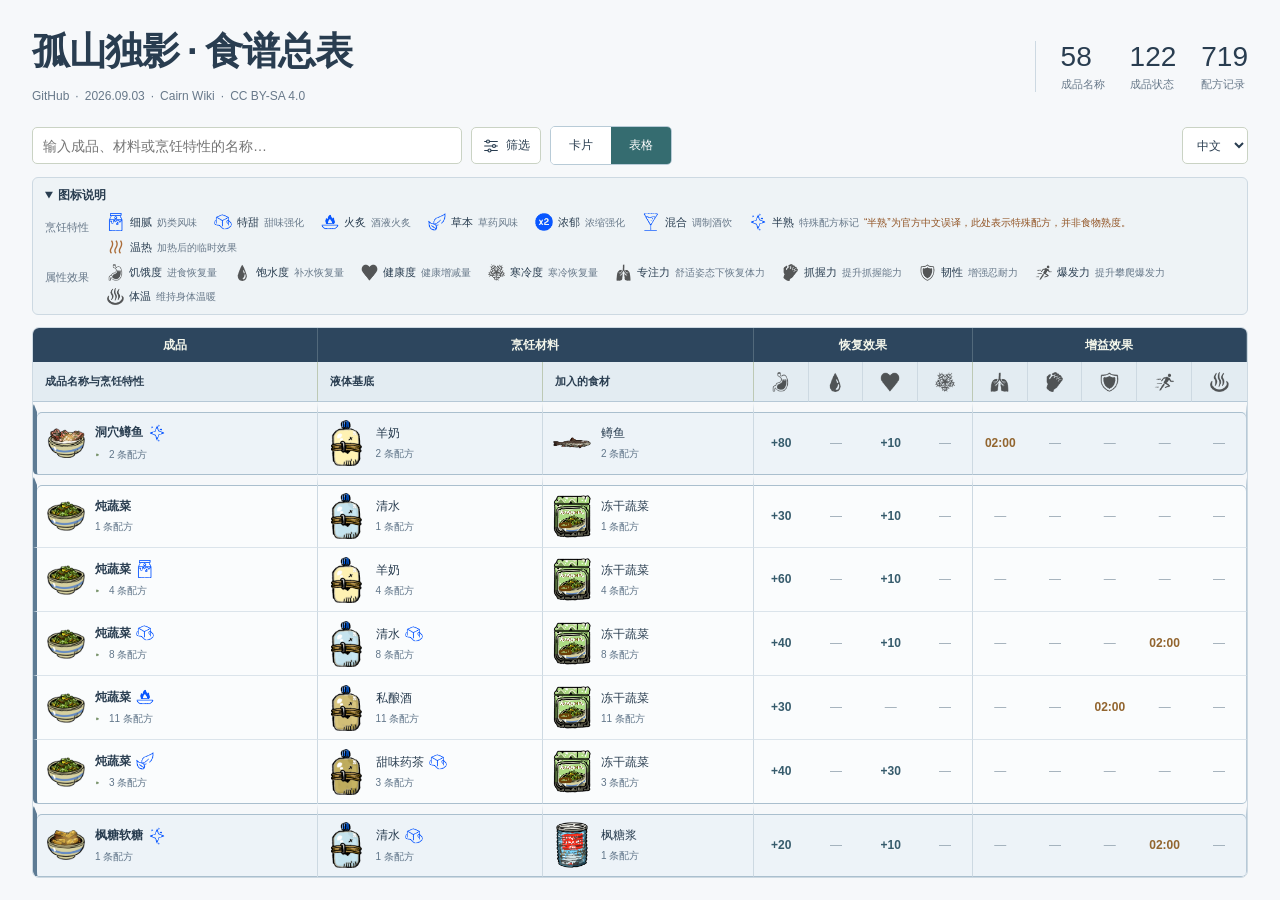
==== offline/cairn-cookbook-offline.html @ e796d173 "Reorganize cookbook for direct Pages hosting" ====
<!doctype html><html lang="zh-CN"><head><meta charset="utf-8"><meta name="viewport" content="width=device-width,initial-scale=1"><title>孤山独影 · 食谱总表</title><style>:root{color-scheme:light;--ink:#263f37;--muted:#69756b;--line:#dbe1d4;--paper:#faf9f3;--green:#386750}*{box-sizing:border-box}body{margin:0;background:var(--paper);color:var(--ink);font:14px Inter,"Segoe UI","Microsoft YaHei",sans-serif}main{max-width:1760px;height:100dvh;min-height:650px;margin:auto;padding:26px 32px 22px;display:flex;flex-direction:column}a{color:inherit;text-decoration:none}a:hover{text-decoration:underline}header{display:flex;align-items:center;justify-content:space-between;gap:24px;flex:none}.title-block{min-width:0}h1{font-size:38px;letter-spacing:-1.5px;margin:0 0 10px;font-weight:600}html[lang=en] h1{font-size:clamp(26px,2.5vw,38px);letter-spacing:-.04em}.eyebrow{display:flex;align-items:center;flex-wrap:wrap;gap:6px;font-size:12px;line-height:1.6;font-weight:400;color:var(--muted)}.eyebrow a{font:inherit}.summary{display:flex;gap:25px;border-left:1px solid var(--line);padding-left:25px;white-space:nowrap;flex-shrink:0}.summary b{display:block;font-size:28px;font-weight:500;font-variant-numeric:tabular-nums}.summary span{display:block;color:var(--muted);font-size:11px;margin-top:4px}.toolbar{display:flex;align-items:center;gap:9px;flex-wrap:wrap;margin:20px 0 12px;flex:none}input[type=search],select,button{height:37px;border:1px solid #cad3c4;border-radius:5px;background:white;color:var(--ink);font:inherit;padding:0 10px}input[type=search]{flex:1;min-width:200px;max-width:330px}select{font-size:12px}button{cursor:pointer}button:hover{background:#edf1e7}label{display:flex;align-items:center;gap:5px;font-size:12px;white-space:nowrap}input[type=checkbox]{accent-color:var(--green)}#language{margin-left:auto}button:focus-visible,a:focus-visible,select:focus-visible,input:focus-visible,summary:focus-visible,.table-frame:focus-visible{outline:2px solid #698553;outline-offset:2px}
.legend{flex:none;margin-bottom:12px;border:1px solid var(--line);border-radius:6px;padding:9px 12px;background:#f1f4eb}.legend summary{cursor:pointer;font-size:12px;font-weight:600;width:fit-content}.legend-content{padding-top:9px}.legend-row{display:flex;align-items:baseline;gap:12px;margin-bottom:8px}.legend-row:last-child{margin-bottom:0}.legend-label{font-size:11px;min-width:50px;color:var(--muted)}.legend-items{display:flex;flex-wrap:wrap;gap:7px 17px}.legend-entry{display:inline-flex;align-items:center;gap:5px;font-size:11px;line-height:1.5}.legend-entry small{font-size:10px;color:var(--muted)}.legend-note{margin:7px 0 0;font-size:10px;color:var(--muted)}.mod-icon{width:18px;height:18px;object-fit:contain;vertical-align:middle;flex:none}.stat-icon{width:20px;height:20px;object-fit:contain;filter:brightness(0) opacity(.65);vertical-align:middle}.mod-warm{color:#ab6c38}.legend-entry .stat-icon{width:17px;height:17px}
.table-frame{flex:1;min-height:240px;overflow:auto;border:1px solid var(--line);border-radius:7px;background:white;scrollbar-color:#acbba9 #edf0e8}table{border-collapse:separate;border-spacing:0;width:100%;min-width:1152px;table-layout:fixed}col.result{width:270px}col.base{width:214px}col.ingredient{width:200px}col.metric{width:52px}th{text-align:center;font-weight:600}thead tr:first-child th{height:34px;position:sticky;top:0;z-index:3;background:#293f36;color:#f2f5ea;font-size:12px;border-right:1px solid #496050}thead tr:nth-child(2) th{height:40px;position:sticky;top:34px;z-index:3;background:#e7ecdf;color:#3b5745;font-size:11px;border-bottom:1px solid #cbd6c1}.name-head{text-align:left;padding-left:12px}td{height:64px;padding:8px 10px;border-bottom:1px solid #e8ecdf;background:#fff;font-size:12px;vertical-align:middle;line-height:1.4}td:first-child,td:nth-child(3),td:nth-child(7){border-right:1px solid var(--line)}tr.alt td{background:#f5f7ef}tr.group-start td{border-top:1px solid #c7d1bf}tr:hover td{background:#eef3e7}.item-cell{display:flex;align-items:center;gap:10px;min-width:0}.item-image{width:38px;height:46px;object-fit:contain;flex:none}.item-copy{min-width:0;flex:1}.name-line{display:flex;align-items:center;gap:5px;min-width:0}.item-name{overflow-wrap:anywhere}.result-name{font-weight:600}.modifier{display:inline-flex;align-items:center;gap:3px;flex:none}.group-meta{display:flex;align-items:center;gap:6px;margin-top:5px;font-size:10px;color:#76816e}.result-toggle{display:inline-flex;align-items:center;gap:4px;height:auto;padding:1px 0;border:0;background:none;font-size:10px;color:inherit;text-align:left}.result-toggle:hover{background:none;color:var(--green);text-decoration:underline}.chevron{width:10px;color:#648355;display:inline-block;transition:transform .15s}.result-toggle[aria-expanded=true] .chevron{transform:rotate(90deg)}.group-summary[data-group]{cursor:pointer}.group-summary.is-open td{background:#eaf0e0}.recipe-detail td{background:#f8faf4}.recipe-detail .detail-label{font-size:10px;color:#7f8b77;margin-top:3px}.matching{color:#587c45}.num{text-align:center;font-variant-numeric:tabular-nums;color:#376448;font-weight:550}.num.buff{color:#886121}.num.negative{color:#a04a38}.num.zero{color:#b5bcb0;font-weight:400}.num.unknown{color:#aa671e}.flag{font-size:9px;color:#a26729}.empty{padding:40px;text-align:center;color:var(--muted)}
@media(max-width:1100px){header{flex-wrap:wrap}.summary{border-left:0;padding-left:0;gap:20px}main{padding:20px 16px;height:auto;min-height:100dvh}.table-frame{height:62vh;flex:auto}}@media(max-width:700px){h1{font-size:30px}.summary b{font-size:22px}.toolbar{gap:7px}.legend-row{display:block}.legend-label{display:block;margin-bottom:6px}.legend-entry small{display:none}#language{margin-left:0}}@media print{main{display:block;height:auto;padding:0}.toolbar{display:none}.table-frame{overflow:visible;height:auto;min-height:0;border:0}table{min-width:0}thead tr th{position:static!important}header{margin-bottom:16px}.legend{break-inside:avoid}.legend-content{display:block!important}.legend-entry small{display:none}td{font-size:8px;padding:3px;height:40px}.item-image{width:26px;height:32px}.mod-icon{width:12px;height:12px}.group-meta{display:none}tr{break-inside:avoid}@page{size:A3 landscape;margin:12mm}}
/* Group boundaries are continuous across both header rows and recipe rows. */
thead tr:nth-child(2) th{border-right:1px solid var(--line)}
thead tr:nth-child(2) th:is(:first-child,:nth-child(2),:nth-child(3),:nth-child(7)){border-right-color:#bdc9b5}
thead tr:nth-child(2) th:last-child{border-right:0}td:nth-child(2){border-right:1px solid var(--line)}
.filter-panel{display:contents}.mobile-controls{display:none}.cards{display:none}.rare-note{color:#925526;font-size:10px}.legend-entry:has(.rare-note){flex-wrap:wrap}.legend-entry .rare-note{max-width:340px}
.modifier[role=button]{cursor:help}.modifier:focus-visible{outline:2px solid #698553;outline-offset:3px}
.icon-hint{position:fixed;bottom:20px;left:50%;transform:translateX(-50%);z-index:20;max-width:calc(100vw - 24px);width:max-content;background:#293f36;color:white;padding:12px 14px;border-radius:8px;box-shadow:0 4px 20px #0002;display:flex;align-items:center;gap:14px;font-size:13px}.icon-hint[hidden]{display:none}.icon-hint button{flex:none;background:transparent;color:white;border-color:#768b7f;width:32px;height:32px;padding:0}
@media(max-width:768px){
 main{display:block;padding:20px 12px;min-height:100dvh;height:auto}header{display:block}h1{font-size:28px;letter-spacing:-1px;margin-bottom:8px}html[lang=en] h1{font-size:26px}.eyebrow{font-size:10px;gap:4px}.summary{display:grid;grid-template-columns:repeat(4,1fr);gap:0;padding:16px 0 0}.summary>div{padding-left:12px;border-left:1px solid var(--line)}.summary>div:first-child{padding-left:0;border-left:0}.summary b{font-size:23px}.summary span{font-size:10px}
 .toolbar{display:grid;grid-template-columns:auto 1fr auto;gap:10px;margin:18px 0 12px}input[type=search]{grid-column:1/-1;min-width:0;width:100%;max-width:none;font-size:16px;height:44px}.mobile-controls{display:contents}#filter-toggle{grid-column:1;height:42px;font-size:13px;min-width:68px}.view-toggle{grid-column:2;justify-self:center;display:flex;border:1px solid #cad3c4;border-radius:5px;overflow:hidden}.view-toggle button{height:40px;font-size:13px;border:0;border-radius:0;min-width:54px}.view-toggle button[aria-pressed=true]{background:var(--green);color:white}#language{grid-column:3;margin:0;height:42px;min-width:66px;max-width:84px}
 .filter-panel{display:none;grid-column:1/-1;grid-row:3;background:#f1f4eb;padding:12px;border:1px solid var(--line);border-radius:6px;gap:10px}.filter-panel.is-open{display:grid;grid-template-columns:1fr}.filter-panel select{width:100%;height:44px;font-size:16px}.filter-panel label{min-height:36px;white-space:normal;font-size:13px;line-height:1.6}.filter-panel input[type=checkbox]{width:18px;height:18px}.filter-panel button{height:42px}.legend{padding:9px 10px}.legend summary{font-size:12px;padding:3px 0}.legend-row{display:block}.legend-label{display:block;margin-bottom:8px}.legend-entry small{display:inline}.legend-items{gap:10px 15px}.legend-entry .rare-note{display:block;flex-basis:100%;max-width:none}.legend-note{line-height:1.8}.legend-entry{font-size:12px}
 .table-frame{height:65vh;min-height:240px}.table-frame table{min-width:1062px}.table-frame col.result{width:180px}.table-frame td:first-child{position:sticky;left:0;z-index:1;border-right:1px solid #bdc9b5;box-shadow:2px 0 3px #263f3710}.table-frame thead tr th:first-child{left:0;z-index:5}.table-frame thead tr:first-child th:first-child{z-index:6}

}
@media print{.mobile-controls,.cards,.icon-hint{display:none!important}body.card-view .table-frame{display:block}.table-frame td:first-child{position:static;box-shadow:none}}
 body.card-view .table-frame{display:none}body.card-view .cards{display:block}.recipe-card{border:1px solid #cdd6c3;border-radius:10px;background:#fdfdf9;margin-bottom:12px;padding:12px;overflow:hidden}.card-title{display:flex;align-items:center;gap:12px;margin-bottom:12px}.card-title .item-image{width:46px;height:56px}.card-title .name-line{font-size:17px;font-weight:600;line-height:1.4}.card-title .mod-icon{width:21px;height:21px}.card-ingredients{display:flex;align-items:center;gap:8px;margin:0 0 12px}.card-ingredient{display:flex;align-items:center;gap:6px;min-width:0;flex:1;font-size:13px}.card-ingredient .item-image{width:27px;height:34px}.card-ingredient .name-line{gap:3px;flex-wrap:wrap}.card-ingredient .item-copy{min-width:0}.ingredient-plus{font-size:16px;color:var(--muted);flex:none}.card-stats{display:grid;grid-template-columns:repeat(3,minmax(0,1fr));border:1px solid #cdd6c3;border-radius:7px;overflow:hidden;margin-bottom:10px}.card-stat{display:flex;align-items:center;justify-content:center;gap:10px;height:40px;border:0;border-radius:0;border-right:1px solid var(--line);border-bottom:1px solid var(--line);background:none;padding:4px;font-size:14px;min-width:0}.card-stat:nth-child(3n){border-right:0}.card-stat:nth-last-child(-n+3){border-bottom:0}.card-stat .stat-icon{width:21px;height:21px}.card-stat .zero{color:#a8b19f}.card-meta{background:#f1f4eb;border:1px solid var(--line);border-radius:5px;padding:0 8px;font-size:12px;color:var(--ink);min-height:40px;display:flex;align-items:center;gap:6px}.card-meta .result-toggle{font-size:13px;min-height:40px;flex:1;gap:5px}.card-meta .matching{font-size:10px}.card-alternatives{background:#f1f4eb;border:1px solid var(--line);border-radius:6px;margin-top:8px}.card-alternative{padding:12px 8px;border-bottom:1px solid var(--line)}.card-alternative:last-child{border-bottom:0}.card-alternative .detail-label{font-size:11px;color:var(--muted);margin-bottom:8px}.card-alternative .card-ingredients{margin:0}.cards-empty{padding:30px 10px;text-align:center;color:var(--muted);font-size:13px}.card-stat:focus-visible{outline-offset:-3px}
/* Shared card geometry and the grouped table palette. */
:root{--ink:#293d50;--muted:#68798a;--line:#cdd9e2;--paper:#f6f8fa;--green:#356c70;--family-a:#edf3f8;--family-b:#fafcfd;--rail:#5d7b94;--detail-line:#6e999d}
.legend{background:#eef3f6}.table-frame{background:var(--paper);scrollbar-color:#a4b8c8 #eef3f6}thead tr:first-child th{background:#2d465e;border-right-color:#52697b}thead tr:nth-child(2) th{background:#e3ecf2;color:var(--ink);border-bottom-color:#b6c8d6}td{border-bottom-color:#dbe4eb}.group-meta{color:#607589}.num{color:#365b6c}.num.zero{color:#9baab5}.num.buff{color:#92652f}.result-name{color:#293d50}
tr.family-a{--group-bg:var(--family-a)}tr.family-b{--group-bg:var(--family-b)}tbody tr td{background:var(--group-bg,#fff)}tbody tr.group-start td{border-top:0}tbody tr td:first-child{border-left:4px solid var(--rail)}tbody tr td:last-child{border-right:1px solid #b7c9d7}tbody tr:hover td{background:#e4eef4}
tbody tr.family-start td{border-top:10px solid var(--paper);box-shadow:inset 0 1px #aabfce;background-clip:padding-box}tbody tr.family-start td:first-child{border-top-left-radius:5px}tbody tr.family-start td:last-child{border-top-right-radius:5px}tbody tr.family-end td{border-bottom:1px solid #aabfce}tbody tr.family-end td:first-child{border-bottom-left-radius:5px}tbody tr.family-end td:last-child{border-bottom-right-radius:5px}
tbody tr.group-summary.is-open td{background:#dcebed;border-top:1px solid var(--detail-line);border-bottom:1px solid var(--detail-line)}tbody tr.group-summary.is-open.family-start td{border-top:10px solid var(--paper);box-shadow:inset 0 1px var(--detail-line)}tbody tr.recipe-detail td{background:#fbfdfd;border-bottom-color:#e3ecee;color:#6b818b;height:51px}tbody tr.recipe-detail:hover td{background:#f0f6f7}tbody tr.recipe-detail td:first-child{border-left:14px solid var(--group-bg);box-shadow:inset 2px 0 var(--detail-line);padding-left:22px}tbody tr.recipe-detail td:last-child{border-right:2px solid var(--detail-line)}tbody tr.detail-start td{border-top:1px solid var(--detail-line)}tbody tr.detail-end td{border-bottom:2px solid var(--detail-line)}.detail-result .detail-label{font-size:11px;color:#4b707b}.detail-result .matching{display:block;font-size:10px;margin:4px 0 0 17px}
.mobile-controls{display:contents}.view-toggle{display:flex;border:1px solid #b8cbd7;border-radius:5px;overflow:hidden;flex:none}.view-toggle button{border:0;border-radius:0;min-width:60px;height:37px;font-size:12px}.view-toggle button[aria-pressed=true]{background:var(--green);color:white}#filter-toggle{display:inline-flex;align-items:center;justify-content:center;gap:6px;font-size:12px}.filter-icon{width:18px;height:18px;flex:none}
.filter-panel{display:none;order:5;width:100%;gap:10px;align-items:center;flex-wrap:wrap;background:#eef3f6;border:1px solid var(--line);padding:10px;border-radius:6px}.filter-panel.is-open{display:flex}#language{margin-left:auto}.toolbar input[type=search]{max-width:430px}.cards{min-height:0}body.card-view .cards{display:grid;grid-template-columns:repeat(3,minmax(0,1fr));grid-auto-rows:max-content;gap:16px;overflow:auto;flex:1;align-items:start;padding:2px 4px 14px 0;scrollbar-color:#a4b8c8 #eef3f6}.recipe-card{border-color:#b4c8d7;background:#fff;margin:0;padding:14px;border-radius:8px;min-width:0}.recipe-card.is-open{border-color:#6c969d;box-shadow:0 0 0 1px #6c969d33}
.card-title{display:grid;grid-template-columns:54px minmax(0,1fr);gap:12px;margin-bottom:14px;min-height:72px}.card-title>.item-image{width:54px;height:72px;object-fit:contain}.card-heading{min-width:0}.card-heading>.name-line{font-size:17px;line-height:1.45;font-weight:600;margin-bottom:8px}.card-title .card-ingredients{margin:0}.card-title .card-ingredients .name-line{font-size:12px;font-weight:400;line-height:1.4}.card-ingredient{font-size:12px;gap:4px}.card-ingredient .item-image{width:22px;height:28px}.card-ingredients{gap:5px}.card-stats{border-color:#b9ccda}.card-stat{display:grid;grid-template-columns:24px 5ch;align-items:center;justify-content:center;gap:10px;height:42px;padding:4px 6px;font-size:14px}.card-stat>.stat-icon{justify-self:center}.card-stat>.num{text-align:right;justify-self:stretch;font-variant-numeric:tabular-nums}.card-meta{background:#edf4f5;border-color:#cadcdf}.card-alternatives{background:#f2f7f8;border-color:#8daeb6}.card-alternative{display:grid;grid-template-columns:52px minmax(0,1fr);align-items:center;gap:8px;padding:12px 8px}.card-alternative .detail-label{margin:0;font-size:11px;color:#496473}.card-alternative .card-ingredients{margin:0}.card-alternative .card-ingredient{font-size:12px}.card-alternative .mod-icon{width:16px;height:16px}.cards-empty{grid-column:1/-1}
@media(min-width:769px) and (max-width:1350px){body.card-view .cards{grid-template-columns:repeat(2,minmax(0,1fr))}}
@media(min-width:769px) and (max-width:1100px){body.card-view .cards{max-height:70vh}}
@media(max-width:768px){header{text-align:center}.eyebrow{justify-content:center}.summary{text-align:center}.summary>div,.summary>div:first-child{padding-left:0}.toolbar input[type=search]{max-width:none}.filter-panel{order:initial;width:auto;align-items:stretch}.filter-panel.is-open{display:grid}#filter-toggle{height:42px;font-size:13px;min-width:76px}.view-toggle button{height:40px;min-width:50px}.toolbar{column-gap:8px}#language{margin-left:0}body.card-view .cards{grid-template-columns:minmax(0,1fr);gap:12px;overflow:visible;padding:0}.recipe-card{padding:12px}.card-title{grid-template-columns:48px minmax(0,1fr);gap:10px}.card-title>.item-image{width:48px;height:68px}.card-heading>.name-line{font-size:16px}.card-stat{grid-template-columns:22px 4.7ch;gap:6px;padding:4px;font-size:14px}.card-alternative{grid-template-columns:44px minmax(0,1fr);gap:5px;padding:10px 6px}.card-alternative .detail-label{font-size:10px}.card-alternative .card-ingredient{font-size:11px;gap:3px}.card-alternative .item-image{width:20px;height:26px}.card-alternative .ingredient-plus{font-size:13px}.card-title .mod-icon{width:18px;height:18px}}
@media print{.mobile-controls,.cards,.icon-hint{display:none!important}body.card-view .table-frame{display:block}.table-frame td:first-child{position:static;box-shadow:none}tbody tr.family-start td{border-top-width:6px}.toolbar{display:none!important}}
</style></head><body><main>
<header><div class="title-block"><h1 data-i18n="title">孤山独影 · 食谱总表</h1><div class="eyebrow"><a href="https://github.com/rainbowcoke/cairn-cookbook" target="_blank" rel="noreferrer">GitHub</a><span>·</span><span>2026.09.03</span><span>·</span><a <a href="https://cairn.wiki.gg/wiki/Consumables" target="_blank" rel="noreferrer">Cairn Wiki</a><span>·</span><a href="https://creativecommons.org/licenses/by-sa/4.0/" target="_blank" rel="noreferrer">CC BY-SA 4.0</a></div></div><div class="summary"><div><b>58</b><span data-i18n="products"></span></div><div><b>122</b><span data-i18n="variants"></span></div><div><b>719</b><span data-i18n="recipes"></span></div></div></header>
<div class="toolbar"><input id="search" type="search"><div class="filter-panel" id="filters"><select id="category"></select><select id="modifier"></select><select id="buff"></select><label><input id="unique" type="checkbox" checked><span data-i18n="grouped"></span></label><label><input id="warm" type="checkbox"><span data-i18n="warm"></span></label><button id="reset" data-i18n="reset"></button></div><div class="mobile-controls"><button id="filter-toggle" aria-expanded="false" aria-controls="filters"><svg class="filter-icon" viewBox="0 0 24 24" fill="none" stroke="currentColor" stroke-width="1.6" aria-hidden="true"><path d="M3 6h18M3 12h18M3 18h18"/><circle cx="8" cy="6" r="2" fill="var(--paper)"/><circle cx="16" cy="12" r="2" fill="var(--paper)"/><circle cx="10" cy="18" r="2" fill="var(--paper)"/></svg><span id="filter-label"></span></button><div class="view-toggle"><button id="view-cards" data-i18n="cards" aria-pressed="true"></button><button id="view-table" data-i18n="tableView" aria-pressed="false"></button></div></div><select id="language"><option value="zh">中文</option><option value="en">英文</option></select></div>
<details class="legend" open><summary data-i18n="legend"></summary><div class="legend-content"><div class="legend-row"><span class="legend-label" data-i18n="characteristics"></span><div class="legend-items" id="modifier-legend"></div></div><div class="legend-row"><span class="legend-label" data-i18n="effects"></span><div class="legend-items" id="stat-legend"></div></div></div></details>
<div class="table-frame" tabindex="0"><table><colgroup><col class="result"><col class="base"><col class="ingredient"><col span="9" class="metric"></colgroup><thead><tr><th scope="colgroup" data-i18n="consumable"></th><th colspan="2" scope="colgroup" data-i18n="ingredients"></th><th colspan="4" scope="colgroup" data-i18n="needs"></th><th colspan="5" scope="colgroup" data-i18n="buffs"></th></tr><tr><th scope="col" class="name-head" data-i18n="name"></th><th scope="col" class="name-head" data-i18n="base"></th><th scope="col" class="name-head" data-i18n="ingredient"></th><th scope="col" data-field="Hunger"><img class="stat-icon" src="[data-uri]" alt="" aria-hidden="true"></th><th scope="col" data-field="Thirst"><img class="stat-icon" src="[data-uri]" alt="" aria-hidden="true"></th><th scope="col" data-field="Health"><img class="stat-icon" src="[data-uri]" alt="" aria-hidden="true"></th><th scope="col" data-field="Cold"><img class="stat-icon" src="[data-uri]" alt="" aria-hidden="true"></th><th scope="col" data-field="Focus"><img class="stat-icon" src="[data-uri]" alt="" aria-hidden="true"></th><th scope="col" data-field="Grip"><img class="stat-icon" src="[data-uri]" alt="" aria-hidden="true"></th><th scope="col" data-field="Grit"><img class="stat-icon" src="[data-uri]" alt="" aria-hidden="true"></th><th scope="col" data-field="Burst"><img class="stat-icon" src="[data-uri]" alt="" aria-hidden="true"></th><th scope="col" data-field="Temp"><img class="stat-icon" src="[data-uri]" alt="" aria-hidden="true"></th></tr></thead><tbody id="body"></tbody></table><div id="empty" class="empty" data-i18n="empty" hidden></div></div>
<section class="cards" id="cards"></section><div class="icon-hint" id="icon-hint" hidden><span id="icon-hint-text" role="status"></span><button id="close-hint">×</button></div></main><script type="module">export function prepareFilters(rows, full, lexicon) {
  const groups=new Map();
  rows.forEach(r=>{const key=full(r.result);if(!groups.has(key))groups.set(key,[]);groups.get(key).push(r)});
  const searchIndex=new Map(rows.map(r=>[r,['result','item1','item2'].map(f=>{const o=r[f];return [full(o),lexicon.names[o.name].en,lexicon.names[o.name].zh,...o.modifiers.map(m=>lexicon.modifiers[m].zh)].join(' ')}).join(' ').toLowerCase()]));
  return {groups,searchIndex,allMods:[...new Set(rows.flatMap(r=>r.result.modifiers))].sort()};
}
export function selectDescriptors({rows,groups,searchIndex,terms,buff,category,modifier,unique,expandedKey,cardMode,number,categoryOf,itemName,full,language}) {
  const matches=rows.filter(r=>terms.every(term=>searchIndex.get(r).includes(term))&&(!category||categoryOf(r)===category)&&(!modifier||r.result.modifiers.includes(modifier))&&(!buff||(buff==='unknown'?r.notes.length>0:number(r.values[buff])>0)));
  const grouped=new Map();matches.forEach(r=>{const key=full(r.result);if(!grouped.has(key))grouped.set(key,{key,all:groups.get(key),matches:new Set(),first:r});grouped.get(key).matches.add(r)});
  const collator=new Intl.Collator(language==='zh'?'zh-CN':'en',{numeric:true,sensitivity:'base'}),categoryOrder=['food','drink','herbal','alcohol'],modOrder=['Creamy','Extra sweet','Flambéed','Herbal','Intense','Mixed','Rare'];
  const rank=o=>o.modifiers.length?modOrder.indexOf(o.modifiers[0])+1:0;
  const ordered=[...grouped.values()].sort((a,b)=>categoryOrder.indexOf(categoryOf(a.first))-categoryOrder.indexOf(categoryOf(b.first))||collator.compare(itemName(a.first.result),itemName(b.first.result))||rank(a.first.result)-rank(b.first.result)||a.key.localeCompare(b.key));
  const descriptors=[];let familyIndex=-1,lastFamily=null;
  ordered.forEach(g=>{if(g.first.result.name!==lastFamily){familyIndex++;lastFamily=g.first.result.name}const stripe=familyIndex%2?'family-b':'family-a';if(!unique){[...g.matches].forEach((r,i)=>descriptors.push({r,cls:`${stripe} ${i===0?'group-start':''}`}));return}const open=expandedKey===g.key;descriptors.push({r:g.first,g,cls:`group-summary group-start ${stripe} ${open?'is-open':''}`,key:g.all.length>1?g.key:null});if(open&&!cardMode)g.all.filter(r=>r!==g.first).forEach((r,i)=>descriptors.push({r,g,detail:i+1,cls:`recipe-detail ${stripe}`}))});
  if(!cardMode)descriptors.forEach((d,i)=>{const prev=descriptors[i-1],next=descriptors[i+1];if(!prev||prev.r.result.name!==d.r.result.name)d.cls+=' family-start';if(!next||next.r.result.name!==d.r.result.name)d.cls+=' family-end';if(d.detail&&!prev?.detail)d.cls+=' detail-start';if(d.detail&&!next?.detail)d.cls+=' detail-end'});
  return descriptors;
}

function item(o,result,r,group,detailIndex,c){const key=c.full(o),canExpand=result&&group&&group.all.length>1;let meta='';if(detailIndex&&result)return `<td class="detail-result"><span class="detail-label">↳ ${c.t().recipe(detailIndex+1)}</span>${group.matches.size<group.all.length&&group.matches.has(r)?`<span class="matching"> · ${c.t().matched}</span>`:''}</td>`;if(detailIndex)meta=`<div class="detail-label">↳ ${c.t().recipe(detailIndex+1)}${group.matches.size<group.all.length&&group.matches.has(r)?` · <span class="matching">${c.t().matched}</span>`:''}</div>`;else if(group)meta=`<div class="group-meta">${canExpand?`<button class="result-toggle" data-toggle="${c.esc(key)}" aria-expanded="${c.expandedKey===key}" aria-label="${c.esc(c.t().toggle(c.expandedKey===key,c.display(o),group.all.length))}"><span class="chevron" aria-hidden="true">▸</span>${c.t().count(group.all.length)}</button>`:`<span>${c.t().count(group.all.length)}</span>`}${group.matches.size<group.all.length?`<span>${c.t().matches(group.matches.size)}</span>`:''}</div>`;return `<td><div class="item-cell"><img class="item-image" src="${c.image(o.image)}" alt="${c.esc(c.itemName(o))}" loading="lazy" decoding="async" width="38" height="46"><div class="item-copy"><div class="name-line"><span class="item-name ${result?'result-name':''}">${c.esc(c.itemName(o))}</span>${c.modifiers(o,result)}</div>${meta}${result&&r.notes.length?`<span class="flag" title="${c.esc(c.t().unverifiedTip)}">${c.t().unverified}</span>`:''}</div></div></td>`}
function metric(r,f,i,c){let v=r.values[f];if(f==='Cold'&&c.warm&&v!=='?')v=String(c.number(v)+40);if(i<4&&c.number(v)>0)v='+'+c.number(v);const cls=v==='?'?'unknown':v==='0'?'zero':v.startsWith('-')?'negative':i>3?'buff':'';return {value:v==='0'?'—':v,cls}}
function tableRow(d,c){return item(d.r.result,true,d.r,d.g,d.detail||0,c)+item(d.r.item1,false,d.r,d.g,d.detail||0,c)+item(d.r.item2,false,d.r,d.g,d.detail||0,c)+c.FIELDS.map((f,i)=>{const m=metric(d.r,f,i,c);return `<td class="num ${m.cls}">${c.esc(m.value)}</td>`}).join('')}

function ingredient(o,c){return `<span class="card-ingredient"><img class="item-image" src="${c.image(o.image)}" alt="" loading="lazy" decoding="async"><span class="item-copy"><span class="name-line"><span class="item-name">${c.esc(c.itemName(o))}</span>${c.modifiers(o)}</span></span></span>`}
function ingredients(r,c){return `<div class="card-ingredients">${ingredient(r.item1,c)}<span class="ingredient-plus" aria-hidden="true">＋</span>${ingredient(r.item2,c)}</div>`}
function recipeCard(d,c){const r=d.r,g=d.g,open=g&&c.expandedKey===g.key,canExpand=g&&g.all.length>1;const stats=c.FIELDS.map((f,i)=>{const m=metric(r,f,i,c);return `<button class="card-stat" data-stat="${f}" aria-label="${c.esc(c.fieldName(f)+' '+m.value)}" title="${c.esc(c.fieldName(f))}"><img class="stat-icon" src="${c.image(c.STAT_IMAGES[f])}" alt=""><span class="num ${m.cls}">${c.esc(m.value)}</span></button>`}).join('');const toggle=g?`<div class="card-meta">${canExpand?`<button class="result-toggle" data-toggle="${c.esc(g.key)}" aria-expanded="${!!open}" aria-label="${c.esc(c.t().toggle(open,c.display(r.result),g.all.length))}"><span class="chevron" aria-hidden="true">▸</span>${c.t().count(g.all.length)}</button>`:`<span>${c.t().count(g.all.length)}</span>`}${g.matches.size<g.all.length?`<span class="matching">${c.t().matches(g.matches.size)}</span>`:''}</div>`:'';const alternatives=open?`<div class="card-alternatives">${g.all.filter(row=>row!==r).map((row,i)=>`<div class="card-alternative"><div class="detail-label">${c.t().recipe(i+2)}${g.matches.size<g.all.length&&g.matches.has(row)?' · '+c.t().matched:''}</div>${ingredients(row,c)}</div>`).join('')}</div>`:'';return `<article class="recipe-card ${open?'is-open':''}"${canExpand?` data-group="${c.esc(g.key)}"`:''}><div class="card-title"><img class="item-image" src="${c.image(r.result.image)}" alt="" loading="lazy" decoding="async"><div class="card-heading"><div class="name-line"><span class="item-name">${c.esc(c.itemName(r.result))}</span>${c.modifiers(r.result,true)}</div>${ingredients(r,c)}</div></div><div class="card-stats">${stats}</div>${toggle}${alternatives}</article>`}

const ROWS=[{"result":{"name":"Cooked noodles","modifiers":[],"image":"assets/images/items/ITEM_NOODLES_COOKED.webp","url":"https://cairn.wiki.gg/wiki/Cooked_noodles"},"item1":{"name":"Clear water","modifiers":[],"image":"assets/images/items/ITEM_CLEAR_WATER.webp","url":"https://cairn.wiki.gg/wiki/Clear_water"},"item2":{"name":"Instant noodles","modifiers":[],"image":"assets/images/items/ITEM_INSTANT_NOODLES.webp","url":"https://cairn.wiki.gg/wiki/Instant_noodles"},"source":"https://cairn.wiki.gg/wiki/Cooked_noodles","notes":[],"values":{"Hunger":"+20","Thirst":"+20","Health":"0","Cold":"0","Focus":"0","Grip":"0","Grit":"0","Burst":"0","Temp":"0"}},{"result":{"name":"Cooked noodles","modifiers":["Extra sweet"],"image":"assets/images/items/ITEM_NOODLES_COOKED.webp","url":"https://cairn.wiki.gg/wiki/Cooked_noodles"},"item1":{"name":"Alpine cola","modifiers":[],"image":"assets/images/items/ITEM_CAN_ALPINE_COLA.webp","url":"https://cairn.wiki.gg/wiki/Alpine_cola"},"item2":{"name":"Instant noodles","modifiers":[],"image":"assets/images/items/ITEM_INSTANT_NOODLES.webp","url":"https://cairn.wiki.gg/wiki/Instant_noodles"},"source":"https://cairn.wiki.gg/wiki/Cooked_noodles","notes":[],"values":{"Hunger":"+30","Thirst":"+20","Health":"0","Cold":"0","Focus":"0","Grip":"0","Grit":"0","Burst":"02:00","Temp":"0"}},{"result":{"name":"Cooked noodles","modifiers":["Extra sweet"],"image":"assets/images/items/ITEM_NOODLES_COOKED.webp","url":"https://cairn.wiki.gg/wiki/Cooked_noodles"},"item1":{"name":"Chocolate drink","modifiers":[],"image":"assets/images/items/ITEM_CHOCOLATE_DRINK.webp","url":"https://cairn.wiki.gg/wiki/Chocolate_drink"},"item2":{"name":"Instant noodles","modifiers":[],"image":"assets/images/items/ITEM_INSTANT_NOODLES.webp","url":"https://cairn.wiki.gg/wiki/Instant_noodles"},"source":"https://cairn.wiki.gg/wiki/Cooked_noodles","notes":[],"values":{"Hunger":"+30","Thirst":"+20","Health":"0","Cold":"0","Focus":"0","Grip":"0","Grit":"0","Burst":"02:00","Temp":"0"}},{"result":{"name":"Cooked noodles","modifiers":["Extra sweet"],"image":"assets/images/items/ITEM_NOODLES_COOKED.webp","url":"https://cairn.wiki.gg/wiki/Cooked_noodles"},"item1":{"name":"Raspberry juice","modifiers":[],"image":"assets/images/items/ITEM_RASPBERRY_JUICE.webp","url":"https://cairn.wiki.gg/wiki/Raspberry_juice"},"item2":{"name":"Instant noodles","modifiers":[],"image":"assets/images/items/ITEM_INSTANT_NOODLES.webp","url":"https://cairn.wiki.gg/wiki/Instant_noodles"},"source":"https://cairn.wiki.gg/wiki/Cooked_noodles","notes":[],"values":{"Hunger":"+30","Thirst":"+20","Health":"0","Cold":"0","Focus":"0","Grip":"0","Grit":"0","Burst":"02:00","Temp":"0"}},{"result":{"name":"Cooked noodles","modifiers":["Creamy"],"image":"assets/images/items/ITEM_NOODLES_COOKED.webp","url":"https://cairn.wiki.gg/wiki/Cooked_noodles"},"item1":{"name":"Goat milk","modifiers":[],"image":"assets/images/items/ITEM_GOAT_MILK.webp","url":"https://cairn.wiki.gg/wiki/Goat_milk"},"item2":{"name":"Instant noodles","modifiers":[],"image":"assets/images/items/ITEM_INSTANT_NOODLES.webp","url":"https://cairn.wiki.gg/wiki/Instant_noodles"},"source":"https://cairn.wiki.gg/wiki/Cooked_noodles","notes":[],"values":{"Hunger":"+50","Thirst":"+10","Health":"0","Cold":"0","Focus":"0","Grip":"0","Grit":"0","Burst":"0","Temp":"0"}},{"result":{"name":"Cooked noodles","modifiers":["Creamy"],"image":"assets/images/items/ITEM_NOODLES_COOKED.webp","url":"https://cairn.wiki.gg/wiki/Cooked_noodles"},"item1":{"name":"Berry milk","modifiers":["Rare"],"image":"assets/images/items/ITEM_BERRY_MILK.webp","url":"https://cairn.wiki.gg/wiki/Berry_milk"},"item2":{"name":"Instant noodles","modifiers":[],"image":"assets/images/items/ITEM_INSTANT_NOODLES.webp","url":"https://cairn.wiki.gg/wiki/Instant_noodles"},"source":"https://cairn.wiki.gg/wiki/Cooked_noodles","notes":[],"values":{"Hunger":"+50","Thirst":"+10","Health":"0","Cold":"0","Focus":"0","Grip":"0","Grit":"0","Burst":"0","Temp":"0"}},{"result":{"name":"Cooked noodles","modifiers":["Herbal"],"image":"assets/images/items/ITEM_NOODLES_COOKED.webp","url":"https://cairn.wiki.gg/wiki/Cooked_noodles"},"item1":{"name":"Tea","modifiers":[],"image":"assets/images/items/ITEM_TEA.webp","url":"https://cairn.wiki.gg/wiki/Tea"},"item2":{"name":"Instant noodles","modifiers":[],"image":"assets/images/items/ITEM_INSTANT_NOODLES.webp","url":"https://cairn.wiki.gg/wiki/Instant_noodles"},"source":"https://cairn.wiki.gg/wiki/Cooked_noodles","notes":[],"values":{"Hunger":"+20","Thirst":"+20","Health":"+10","Cold":"0","Focus":"0","Grip":"0","Grit":"0","Burst":"0","Temp":"0"}},{"result":{"name":"Cooked noodles","modifiers":["Herbal"],"image":"assets/images/items/ITEM_NOODLES_COOKED.webp","url":"https://cairn.wiki.gg/wiki/Cooked_noodles"},"item1":{"name":"Tea","modifiers":["Herbal"],"image":"assets/images/items/ITEM_TEA.webp","url":"https://cairn.wiki.gg/wiki/Tea"},"item2":{"name":"Instant noodles","modifiers":[],"image":"assets/images/items/ITEM_INSTANT_NOODLES.webp","url":"https://cairn.wiki.gg/wiki/Instant_noodles"},"source":"https://cairn.wiki.gg/wiki/Cooked_noodles","notes":[],"values":{"Hunger":"+20","Thirst":"+20","Health":"+10","Cold":"0","Focus":"0","Grip":"0","Grit":"0","Burst":"0","Temp":"0"}},{"result":{"name":"Cooked noodles","modifiers":["Herbal"],"image":"assets/images/items/ITEM_NOODLES_COOKED.webp","url":"https://cairn.wiki.gg/wiki/Cooked_noodles"},"item1":{"name":"Soup","modifiers":["Intense"],"image":"assets/images/items/ITEM_SOUP.webp","url":"https://cairn.wiki.gg/wiki/Soup"},"item2":{"name":"Instant noodles","modifiers":[],"image":"assets/images/items/ITEM_INSTANT_NOODLES.webp","url":"https://cairn.wiki.gg/wiki/Instant_noodles"},"source":"https://cairn.wiki.gg/wiki/Cooked_noodles","notes":[],"values":{"Hunger":"+20","Thirst":"+20","Health":"+10","Cold":"0","Focus":"0","Grip":"0","Grit":"0","Burst":"0","Temp":"0"}},{"result":{"name":"Cooked noodles","modifiers":["Flambéed"],"image":"assets/images/items/ITEM_NOODLES_COOKED.webp","url":"https://cairn.wiki.gg/wiki/Cooked_noodles"},"item1":{"name":"Booze","modifiers":[],"image":"assets/images/items/ITEM_BOOZE.webp","url":"https://cairn.wiki.gg/wiki/Booze"},"item2":{"name":"Instant noodles","modifiers":[],"image":"assets/images/items/ITEM_INSTANT_NOODLES.webp","url":"https://cairn.wiki.gg/wiki/Instant_noodles"},"source":"https://cairn.wiki.gg/wiki/Cooked_noodles","notes":[],"values":{"Hunger":"+20","Thirst":"0","Health":"0","Cold":"0","Focus":"0","Grip":"0","Grit":"02:00","Burst":"0","Temp":"0"}},{"result":{"name":"Cooked noodles","modifiers":["Flambéed"],"image":"assets/images/items/ITEM_NOODLES_COOKED.webp","url":"https://cairn.wiki.gg/wiki/Cooked_noodles"},"item1":{"name":"Bloody Mary","modifiers":["Mixed"],"image":"assets/images/items/ITEM_BLOODY_MARY.webp","url":"https://cairn.wiki.gg/wiki/Bloody_Mary"},"item2":{"name":"Instant noodles","modifiers":[],"image":"assets/images/items/ITEM_INSTANT_NOODLES.webp","url":"https://cairn.wiki.gg/wiki/Instant_noodles"},"source":"https://cairn.wiki.gg/wiki/Cooked_noodles","notes":[],"values":{"Hunger":"+20","Thirst":"0","Health":"0","Cold":"0","Focus":"0","Grip":"0","Grit":"02:00","Burst":"0","Temp":"0"}},{"result":{"name":"Cooked noodles","modifiers":["Flambéed"],"image":"assets/images/items/ITEM_NOODLES_COOKED.webp","url":"https://cairn.wiki.gg/wiki/Cooked_noodles"},"item1":{"name":"Chocolate martini","modifiers":["Mixed"],"image":"assets/images/items/ITEM_CHOCOLATE_DRINK.webp","url":"https://cairn.wiki.gg/wiki/Chocolate_martini"},"item2":{"name":"Instant noodles","modifiers":[],"image":"assets/images/items/ITEM_INSTANT_NOODLES.webp","url":"https://cairn.wiki.gg/wiki/Instant_noodles"},"source":"https://cairn.wiki.gg/wiki/Cooked_noodles","notes":[],"values":{"Hunger":"+20","Thirst":"0","Health":"0","Cold":"0","Focus":"0","Grip":"0","Grit":"02:00","Burst":"0","Temp":"0"}},{"result":{"name":"Cooked noodles","modifiers":["Flambéed"],"image":"assets/images/items/ITEM_NOODLES_COOKED.webp","url":"https://cairn.wiki.gg/wiki/Cooked_noodles"},"item1":{"name":"Daiquiri","modifiers":["Mixed"],"image":"assets/images/items/ITEM_DAIQUIRI.webp","url":"https://cairn.wiki.gg/wiki/Daiquiri"},"item2":{"name":"Instant noodles","modifiers":[],"image":"assets/images/items/ITEM_INSTANT_NOODLES.webp","url":"https://cairn.wiki.gg/wiki/Instant_noodles"},"source":"https://cairn.wiki.gg/wiki/Cooked_noodles","notes":[],"values":{"Hunger":"+20","Thirst":"0","Health":"0","Cold":"0","Focus":"0","Grip":"0","Grit":"02:00","Burst":"0","Temp":"0"}},{"result":{"name":"Cooked noodles","modifiers":["Flambéed"],"image":"assets/images/items/ITEM_NOODLES_COOKED.webp","url":"https://cairn.wiki.gg/wiki/Cooked_noodles"},"item1":{"name":"Eggnog","modifiers":["Mixed"],"image":"assets/images/items/ITEM_GOAT_MILK.webp","url":"https://cairn.wiki.gg/wiki/Eggnog"},"item2":{"name":"Instant noodles","modifiers":[],"image":"assets/images/items/ITEM_INSTANT_NOODLES.webp","url":"https://cairn.wiki.gg/wiki/Instant_noodles"},"source":"https://cairn.wiki.gg/wiki/Cooked_noodles","notes":[],"values":{"Hunger":"+20","Thirst":"0","Health":"0","Cold":"0","Focus":"0","Grip":"0","Grit":"02:00","Burst":"0","Temp":"0"}},{"result":{"name":"Cooked noodles","modifiers":["Flambéed"],"image":"assets/images/items/ITEM_NOODLES_COOKED.webp","url":"https://cairn.wiki.gg/wiki/Cooked_noodles"},"item1":{"name":"Grog","modifiers":["Mixed"],"image":"assets/images/items/ITEM_GROG.webp","url":"https://cairn.wiki.gg/wiki/Grog"},"item2":{"name":"Instant noodles","modifiers":[],"image":"assets/images/items/ITEM_INSTANT_NOODLES.webp","url":"https://cairn.wiki.gg/wiki/Instant_noodles"},"source":"https://cairn.wiki.gg/wiki/Cooked_noodles","notes":[],"values":{"Hunger":"+20","Thirst":"0","Health":"0","Cold":"0","Focus":"0","Grip":"0","Grit":"02:00","Burst":"0","Temp":"0"}},{"result":{"name":"Cooked noodles","modifiers":["Flambéed"],"image":"assets/images/items/ITEM_NOODLES_COOKED.webp","url":"https://cairn.wiki.gg/wiki/Cooked_noodles"},"item1":{"name":"Highlander","modifiers":["Mixed"],"image":"assets/images/items/ITEM_GENTIAN_INFUSION.webp","url":"https://cairn.wiki.gg/wiki/Highlander"},"item2":{"name":"Instant noodles","modifiers":[],"image":"assets/images/items/ITEM_INSTANT_NOODLES.webp","url":"https://cairn.wiki.gg/wiki/Instant_noodles"},"source":"https://cairn.wiki.gg/wiki/Cooked_noodles","notes":[],"values":{"Hunger":"+20","Thirst":"0","Health":"0","Cold":"0","Focus":"0","Grip":"0","Grit":"02:00","Burst":"0","Temp":"0"}},{"result":{"name":"Cooked noodles","modifiers":["Flambéed"],"image":"assets/images/items/ITEM_NOODLES_COOKED.webp","url":"https://cairn.wiki.gg/wiki/Cooked_noodles"},"item1":{"name":"Hot toddy","modifiers":["Mixed"],"image":"assets/images/items/ITEM_HOT_TODDY.webp","url":"https://cairn.wiki.gg/wiki/Hot_toddy"},"item2":{"name":"Instant noodles","modifiers":[],"image":"assets/images/items/ITEM_INSTANT_NOODLES.webp","url":"https://cairn.wiki.gg/wiki/Instant_noodles"},"source":"https://cairn.wiki.gg/wiki/Cooked_noodles","notes":[],"values":{"Hunger":"+20","Thirst":"0","Health":"0","Cold":"0","Focus":"0","Grip":"0","Grit":"02:00","Burst":"0","Temp":"0"}},{"result":{"name":"Cooked noodles","modifiers":["Flambéed"],"image":"assets/images/items/ITEM_NOODLES_COOKED.webp","url":"https://cairn.wiki.gg/wiki/Cooked_noodles"},"item1":{"name":"Sangria","modifiers":["Mixed"],"image":"assets/images/items/ITEM_SANGRIA.webp","url":"https://cairn.wiki.gg/wiki/Sangria"},"item2":{"name":"Instant noodles","modifiers":[],"image":"assets/images/items/ITEM_INSTANT_NOODLES.webp","url":"https://cairn.wiki.gg/wiki/Instant_noodles"},"source":"https://cairn.wiki.gg/wiki/Cooked_noodles","notes":[],"values":{"Hunger":"+20","Thirst":"0","Health":"0","Cold":"0","Focus":"0","Grip":"0","Grit":"02:00","Burst":"0","Temp":"0"}},{"result":{"name":"Cooked noodles","modifiers":["Flambéed"],"image":"assets/images/items/ITEM_NOODLES_COOKED.webp","url":"https://cairn.wiki.gg/wiki/Cooked_noodles"},"item1":{"name":"Spiked coffee","modifiers":["Mixed"],"image":"assets/images/items/ITEM_COFFEE.webp","url":"https://cairn.wiki.gg/wiki/Spiked_coffee"},"item2":{"name":"Instant noodles","modifiers":[],"image":"assets/images/items/ITEM_INSTANT_NOODLES.webp","url":"https://cairn.wiki.gg/wiki/Instant_noodles"},"source":"https://cairn.wiki.gg/wiki/Cooked_noodles","notes":[],"values":{"Hunger":"+20","Thirst":"0","Health":"0","Cold":"0","Focus":"0","Grip":"0","Grit":"02:00","Burst":"0","Temp":"0"}},{"result":{"name":"Cooked noodles","modifiers":["Flambéed"],"image":"assets/images/items/ITEM_NOODLES_COOKED.webp","url":"https://cairn.wiki.gg/wiki/Cooked_noodles"},"item1":{"name":"White velvet","modifiers":["Mixed"],"image":"assets/images/items/ITEM_GOAT_MILK.webp","url":"https://cairn.wiki.gg/wiki/White_velvet"},"item2":{"name":"Instant noodles","modifiers":[],"image":"assets/images/items/ITEM_INSTANT_NOODLES.webp","url":"https://cairn.wiki.gg/wiki/Instant_noodles"},"source":"https://cairn.wiki.gg/wiki/Cooked_noodles","notes":[],"values":{"Hunger":"+20","Thirst":"0","Health":"0","Cold":"0","Focus":"0","Grip":"0","Grit":"02:00","Burst":"0","Temp":"0"}},{"result":{"name":"Berry milk","modifiers":["Rare"],"image":"assets/images/items/ITEM_BERRY_MILK.webp","url":"https://cairn.wiki.gg/wiki/Berry_milk"},"item1":{"name":"Goat milk","modifiers":[],"image":"assets/images/items/ITEM_GOAT_MILK.webp","url":"https://cairn.wiki.gg/wiki/Goat_milk"},"item2":{"name":"Raspberries","modifiers":[],"image":"assets/images/items/ITEM_RASPBERRIES.webp","url":"https://cairn.wiki.gg/wiki/Raspberries"},"source":"https://cairn.wiki.gg/wiki/Berry_milk","notes":[],"values":{"Hunger":"+30","Thirst":"+30","Health":"0","Cold":"0","Focus":"0","Grip":"0","Grit":"0","Burst":"02:00","Temp":"0"}},{"result":{"name":"Berry milk","modifiers":["Rare"],"image":"assets/images/items/ITEM_BERRY_MILK.webp","url":"https://cairn.wiki.gg/wiki/Berry_milk"},"item1":{"name":"Goat milk","modifiers":["Intense"],"image":"assets/images/items/ITEM_GOAT_MILK.webp","url":"https://cairn.wiki.gg/wiki/Goat_milk"},"item2":{"name":"Raspberries","modifiers":[],"image":"assets/images/items/ITEM_RASPBERRIES.webp","url":"https://cairn.wiki.gg/wiki/Raspberries"},"source":"https://cairn.wiki.gg/wiki/Berry_milk","notes":[],"values":{"Hunger":"+30","Thirst":"+30","Health":"0","Cold":"0","Focus":"0","Grip":"0","Grit":"0","Burst":"02:00","Temp":"0"}},{"result":{"name":"Berry milk","modifiers":["Rare"],"image":"assets/images/items/ITEM_BERRY_MILK.webp","url":"https://cairn.wiki.gg/wiki/Berry_milk"},"item1":{"name":"Goat milk","modifiers":["Extra sweet"],"image":"assets/images/items/ITEM_GOAT_MILK.webp","url":"https://cairn.wiki.gg/wiki/Goat_milk"},"item2":{"name":"Raspberries","modifiers":[],"image":"assets/images/items/ITEM_RASPBERRIES.webp","url":"https://cairn.wiki.gg/wiki/Raspberries"},"source":"https://cairn.wiki.gg/wiki/Berry_milk","notes":[],"values":{"Hunger":"+30","Thirst":"+30","Health":"0","Cold":"0","Focus":"0","Grip":"0","Grit":"0","Burst":"02:00","Temp":"0"}},{"result":{"name":"Bloody Mary","modifiers":["Mixed"],"image":"assets/images/items/ITEM_BLOODY_MARY.webp","url":"https://cairn.wiki.gg/wiki/Bloody_Mary"},"item1":{"name":"Booze","modifiers":[],"image":"assets/images/items/ITEM_BOOZE.webp","url":"https://cairn.wiki.gg/wiki/Booze"},"item2":{"name":"Tomato","modifiers":[],"image":"assets/images/items/ITEM_TOMATO.webp","url":"https://cairn.wiki.gg/wiki/Tomato"},"source":"https://cairn.wiki.gg/wiki/Bloody_Mary","notes":[],"values":{"Hunger":"0","Thirst":"-5","Health":"-5","Cold":"0","Focus":"0","Grip":"0","Grit":"04:00","Burst":"0","Temp":"04:00"}},{"result":{"name":"Bloody Mary","modifiers":["Mixed"],"image":"assets/images/items/ITEM_BLOODY_MARY.webp","url":"https://cairn.wiki.gg/wiki/Bloody_Mary"},"item1":{"name":"Chocolate martini","modifiers":["Mixed"],"image":"assets/images/items/ITEM_CHOCOLATE_DRINK.webp","url":"https://cairn.wiki.gg/wiki/Chocolate_martini"},"item2":{"name":"Tomato","modifiers":[],"image":"assets/images/items/ITEM_TOMATO.webp","url":"https://cairn.wiki.gg/wiki/Tomato"},"source":"https://cairn.wiki.gg/wiki/Bloody_Mary","notes":[],"values":{"Hunger":"0","Thirst":"-5","Health":"-5","Cold":"0","Focus":"0","Grip":"0","Grit":"04:00","Burst":"0","Temp":"04:00"}},{"result":{"name":"Bloody Mary","modifiers":["Mixed"],"image":"assets/images/items/ITEM_BLOODY_MARY.webp","url":"https://cairn.wiki.gg/wiki/Bloody_Mary"},"item1":{"name":"Daiquiri","modifiers":["Mixed"],"image":"assets/images/items/ITEM_DAIQUIRI.webp","url":"https://cairn.wiki.gg/wiki/Daiquiri"},"item2":{"name":"Tomato","modifiers":[],"image":"assets/images/items/ITEM_TOMATO.webp","url":"https://cairn.wiki.gg/wiki/Tomato"},"source":"https://cairn.wiki.gg/wiki/Bloody_Mary","notes":[],"values":{"Hunger":"0","Thirst":"-5","Health":"-5","Cold":"0","Focus":"0","Grip":"0","Grit":"04:00","Burst":"0","Temp":"04:00"}},{"result":{"name":"Bloody Mary","modifiers":["Mixed"],"image":"assets/images/items/ITEM_BLOODY_MARY.webp","url":"https://cairn.wiki.gg/wiki/Bloody_Mary"},"item1":{"name":"Eggnog","modifiers":["Mixed"],"image":"assets/images/items/ITEM_GOAT_MILK.webp","url":"https://cairn.wiki.gg/wiki/Eggnog"},"item2":{"name":"Tomato","modifiers":[],"image":"assets/images/items/ITEM_TOMATO.webp","url":"https://cairn.wiki.gg/wiki/Tomato"},"source":"https://cairn.wiki.gg/wiki/Bloody_Mary","notes":[],"values":{"Hunger":"0","Thirst":"-5","Health":"-5","Cold":"0","Focus":"0","Grip":"0","Grit":"04:00","Burst":"0","Temp":"04:00"}},{"result":{"name":"Bloody Mary","modifiers":["Mixed"],"image":"assets/images/items/ITEM_BLOODY_MARY.webp","url":"https://cairn.wiki.gg/wiki/Bloody_Mary"},"item1":{"name":"Grog","modifiers":["Mixed"],"image":"assets/images/items/ITEM_GROG.webp","url":"https://cairn.wiki.gg/wiki/Grog"},"item2":{"name":"Tomato","modifiers":[],"image":"assets/images/items/ITEM_TOMATO.webp","url":"https://cairn.wiki.gg/wiki/Tomato"},"source":"https://cairn.wiki.gg/wiki/Bloody_Mary","notes":[],"values":{"Hunger":"0","Thirst":"-5","Health":"-5","Cold":"0","Focus":"0","Grip":"0","Grit":"04:00","Burst":"0","Temp":"04:00"}},{"result":{"name":"Bloody Mary","modifiers":["Mixed"],"image":"assets/images/items/ITEM_BLOODY_MARY.webp","url":"https://cairn.wiki.gg/wiki/Bloody_Mary"},"item1":{"name":"Highlander","modifiers":["Mixed"],"image":"assets/images/items/ITEM_GENTIAN_INFUSION.webp","url":"https://cairn.wiki.gg/wiki/Highlander"},"item2":{"name":"Tomato","modifiers":[],"image":"assets/images/items/ITEM_TOMATO.webp","url":"https://cairn.wiki.gg/wiki/Tomato"},"source":"https://cairn.wiki.gg/wiki/Bloody_Mary","notes":[],"values":{"Hunger":"0","Thirst":"-5","Health":"-5","Cold":"0","Focus":"0","Grip":"0","Grit":"04:00","Burst":"0","Temp":"04:00"}},{"result":{"name":"Bloody Mary","modifiers":["Mixed"],"image":"assets/images/items/ITEM_BLOODY_MARY.webp","url":"https://cairn.wiki.gg/wiki/Bloody_Mary"},"item1":{"name":"Hot toddy","modifiers":["Mixed"],"image":"assets/images/items/ITEM_HOT_TODDY.webp","url":"https://cairn.wiki.gg/wiki/Hot_toddy"},"item2":{"name":"Tomato","modifiers":[],"image":"assets/images/items/ITEM_TOMATO.webp","url":"https://cairn.wiki.gg/wiki/Tomato"},"source":"https://cairn.wiki.gg/wiki/Bloody_Mary","notes":[],"values":{"Hunger":"0","Thirst":"-5","Health":"-5","Cold":"0","Focus":"0","Grip":"0","Grit":"04:00","Burst":"0","Temp":"04:00"}},{"result":{"name":"Bloody Mary","modifiers":["Mixed"],"image":"assets/images/items/ITEM_BLOODY_MARY.webp","url":"https://cairn.wiki.gg/wiki/Bloody_Mary"},"item1":{"name":"Sangria","modifiers":["Mixed"],"image":"assets/images/items/ITEM_SANGRIA.webp","url":"https://cairn.wiki.gg/wiki/Sangria"},"item2":{"name":"Tomato","modifiers":[],"image":"assets/images/items/ITEM_TOMATO.webp","url":"https://cairn.wiki.gg/wiki/Tomato"},"source":"https://cairn.wiki.gg/wiki/Bloody_Mary","notes":[],"values":{"Hunger":"0","Thirst":"-5","Health":"-5","Cold":"0","Focus":"0","Grip":"0","Grit":"04:00","Burst":"0","Temp":"04:00"}},{"result":{"name":"Bloody Mary","modifiers":["Mixed"],"image":"assets/images/items/ITEM_BLOODY_MARY.webp","url":"https://cairn.wiki.gg/wiki/Bloody_Mary"},"item1":{"name":"Spiked coffee","modifiers":["Mixed"],"image":"assets/images/items/ITEM_COFFEE.webp","url":"https://cairn.wiki.gg/wiki/Spiked_coffee"},"item2":{"name":"Tomato","modifiers":[],"image":"assets/images/items/ITEM_TOMATO.webp","url":"https://cairn.wiki.gg/wiki/Tomato"},"source":"https://cairn.wiki.gg/wiki/Bloody_Mary","notes":[],"values":{"Hunger":"0","Thirst":"-5","Health":"-5","Cold":"0","Focus":"0","Grip":"0","Grit":"04:00","Burst":"0","Temp":"04:00"}},{"result":{"name":"Bloody Mary","modifiers":["Mixed"],"image":"assets/images/items/ITEM_BLOODY_MARY.webp","url":"https://cairn.wiki.gg/wiki/Bloody_Mary"},"item1":{"name":"White velvet","modifiers":["Mixed"],"image":"assets/images/items/ITEM_GOAT_MILK.webp","url":"https://cairn.wiki.gg/wiki/White_velvet"},"item2":{"name":"Tomato","modifiers":[],"image":"assets/images/items/ITEM_TOMATO.webp","url":"https://cairn.wiki.gg/wiki/Tomato"},"source":"https://cairn.wiki.gg/wiki/Bloody_Mary","notes":[],"values":{"Hunger":"0","Thirst":"-5","Health":"-5","Cold":"0","Focus":"0","Grip":"0","Grit":"04:00","Burst":"0","Temp":"04:00"}},{"result":{"name":"Caffuel","modifiers":["Rare"],"image":"assets/images/items/ITEM_CAFFUEL.webp","url":"https://cairn.wiki.gg/wiki/Caffuel"},"item1":{"name":"Coffee","modifiers":["Intense"],"image":"assets/images/items/ITEM_COFFEE.webp","url":"https://cairn.wiki.gg/wiki/Coffee"},"item2":{"name":"Coffee packet","modifiers":[],"image":"assets/images/items/ITEM_COFFEE_PACKET.webp","url":"https://cairn.wiki.gg/wiki/Coffee_packet"},"source":"https://cairn.wiki.gg/wiki/Caffuel","notes":[],"values":{"Hunger":"0","Thirst":"0","Health":"+20","Cold":"0","Focus":"0","Grip":"04:00","Grit":"0","Burst":"04:00","Temp":"0"}},{"result":{"name":"Caffuel","modifiers":["Rare"],"image":"assets/images/items/ITEM_CAFFUEL.webp","url":"https://cairn.wiki.gg/wiki/Caffuel"},"item1":{"name":"Coffee","modifiers":["Intense"],"image":"assets/images/items/ITEM_COFFEE.webp","url":"https://cairn.wiki.gg/wiki/Coffee"},"item2":{"name":"Tea bag","modifiers":[],"image":"assets/images/items/ITEM_TEA_BAG.webp","url":"https://cairn.wiki.gg/wiki/Tea_bag"},"source":"https://cairn.wiki.gg/wiki/Caffuel","notes":[],"values":{"Hunger":"0","Thirst":"0","Health":"+20","Cold":"0","Focus":"0","Grip":"04:00","Grit":"0","Burst":"04:00","Temp":"0"}},{"result":{"name":"Caffuel","modifiers":["Rare"],"image":"assets/images/items/ITEM_CAFFUEL.webp","url":"https://cairn.wiki.gg/wiki/Caffuel"},"item1":{"name":"Tea","modifiers":["Intense"],"image":"assets/images/items/ITEM_TEA.webp","url":"https://cairn.wiki.gg/wiki/Tea"},"item2":{"name":"Coffee packet","modifiers":[],"image":"assets/images/items/ITEM_COFFEE_PACKET.webp","url":"https://cairn.wiki.gg/wiki/Coffee_packet"},"source":"https://cairn.wiki.gg/wiki/Caffuel","notes":[],"values":{"Hunger":"0","Thirst":"0","Health":"+20","Cold":"0","Focus":"0","Grip":"04:00","Grit":"0","Burst":"04:00","Temp":"0"}},{"result":{"name":"Caffuel","modifiers":["Rare"],"image":"assets/images/items/ITEM_CAFFUEL.webp","url":"https://cairn.wiki.gg/wiki/Caffuel"},"item1":{"name":"Tea","modifiers":["Intense"],"image":"assets/images/items/ITEM_TEA.webp","url":"https://cairn.wiki.gg/wiki/Tea"},"item2":{"name":"Tea bag","modifiers":[],"image":"assets/images/items/ITEM_TEA_BAG.webp","url":"https://cairn.wiki.gg/wiki/Tea_bag"},"source":"https://cairn.wiki.gg/wiki/Caffuel","notes":[],"values":{"Hunger":"0","Thirst":"0","Health":"+20","Cold":"0","Focus":"0","Grip":"04:00","Grit":"0","Burst":"04:00","Temp":"0"}},{"result":{"name":"Chocolate drink","modifiers":[],"image":"assets/images/items/ITEM_CHOCOLATE_DRINK.webp","url":"https://cairn.wiki.gg/wiki/Chocolate_drink"},"item1":{"name":"Clear water","modifiers":[],"image":"assets/images/items/ITEM_CLEAR_WATER.webp","url":"https://cairn.wiki.gg/wiki/Clear_water"},"item2":{"name":"Chocolate","modifiers":[],"image":"assets/images/items/ITEM_CHOCOLATE.webp","url":"https://cairn.wiki.gg/wiki/Chocolate"},"source":"https://cairn.wiki.gg/wiki/Chocolate_drink","notes":[],"values":{"Hunger":"+10","Thirst":"+20","Health":"+10","Cold":"0","Focus":"02:00","Grip":"0","Grit":"0","Burst":"0","Temp":"0"}},{"result":{"name":"Chocolate drink","modifiers":["Intense"],"image":"assets/images/items/ITEM_CHOCOLATE_DRINK.webp","url":"https://cairn.wiki.gg/wiki/Chocolate_drink"},"item1":{"name":"Chocolate drink","modifiers":[],"image":"assets/images/items/ITEM_CHOCOLATE_DRINK.webp","url":"https://cairn.wiki.gg/wiki/Chocolate_drink"},"item2":{"name":"Chocolate","modifiers":[],"image":"assets/images/items/ITEM_CHOCOLATE.webp","url":"https://cairn.wiki.gg/wiki/Chocolate"},"source":"https://cairn.wiki.gg/wiki/Chocolate_drink","notes":[],"values":{"Hunger":"+20","Thirst":"+20","Health":"+20","Cold":"0","Focus":"04:00","Grip":"0","Grit":"0","Burst":"0","Temp":"0"}},{"result":{"name":"Chocolate drink","modifiers":["Intense"],"image":"assets/images/items/ITEM_CHOCOLATE_DRINK.webp","url":"https://cairn.wiki.gg/wiki/Chocolate_drink"},"item1":{"name":"Chocolate drink","modifiers":["Extra sweet"],"image":"assets/images/items/ITEM_CHOCOLATE_DRINK.webp","url":"https://cairn.wiki.gg/wiki/Chocolate_drink"},"item2":{"name":"Chocolate","modifiers":[],"image":"assets/images/items/ITEM_CHOCOLATE.webp","url":"https://cairn.wiki.gg/wiki/Chocolate"},"source":"https://cairn.wiki.gg/wiki/Chocolate_drink","notes":[],"values":{"Hunger":"+20","Thirst":"+20","Health":"+20","Cold":"0","Focus":"04:00","Grip":"0","Grit":"0","Burst":"0","Temp":"0"}},{"result":{"name":"Chocolate drink","modifiers":["Intense"],"image":"assets/images/items/ITEM_CHOCOLATE_DRINK.webp","url":"https://cairn.wiki.gg/wiki/Chocolate_drink"},"item1":{"name":"Chocolate drink","modifiers":["Herbal"],"image":"assets/images/items/ITEM_CHOCOLATE_DRINK.webp","url":"https://cairn.wiki.gg/wiki/Chocolate_drink"},"item2":{"name":"Chocolate","modifiers":[],"image":"assets/images/items/ITEM_CHOCOLATE.webp","url":"https://cairn.wiki.gg/wiki/Chocolate"},"source":"https://cairn.wiki.gg/wiki/Chocolate_drink","notes":[],"values":{"Hunger":"+20","Thirst":"+20","Health":"+20","Cold":"0","Focus":"04:00","Grip":"0","Grit":"0","Burst":"0","Temp":"0"}},{"result":{"name":"Chocolate drink","modifiers":["Herbal"],"image":"assets/images/items/ITEM_CHOCOLATE_DRINK.webp","url":"https://cairn.wiki.gg/wiki/Chocolate_drink"},"item1":{"name":"Chocolate drink","modifiers":["Extra sweet"],"image":"assets/images/items/ITEM_CHOCOLATE_DRINK.webp","url":"https://cairn.wiki.gg/wiki/Chocolate_drink"},"item2":{"name":"Gentian","modifiers":[],"image":"assets/images/items/ITEM_GENTIAN.webp","url":"https://cairn.wiki.gg/wiki/Gentian"},"source":"https://cairn.wiki.gg/wiki/Chocolate_drink","notes":[],"values":{"Hunger":"+20","Thirst":"+10","Health":"+20","Cold":"0","Focus":"02:00","Grip":"0","Grit":"0","Burst":"0","Temp":"0"}},{"result":{"name":"Chocolate drink","modifiers":["Extra sweet"],"image":"assets/images/items/ITEM_CHOCOLATE_DRINK.webp","url":"https://cairn.wiki.gg/wiki/Chocolate_drink"},"item1":{"name":"Chocolate drink","modifiers":["Intense"],"image":"assets/images/items/ITEM_CHOCOLATE_DRINK.webp","url":"https://cairn.wiki.gg/wiki/Chocolate_drink"},"item2":{"name":"Honey dipper","modifiers":[],"image":"assets/images/items/ITEM_HONEY_DIPPER.webp","url":"https://cairn.wiki.gg/wiki/Honey_dipper"},"source":"https://cairn.wiki.gg/wiki/Chocolate_drink","notes":[],"values":{"Hunger":"+10","Thirst":"+20","Health":"+10","Cold":"0","Focus":"02:00","Grip":"0","Grit":"0","Burst":"02:00","Temp":"0"}},{"result":{"name":"Chocolate drink","modifiers":["Herbal"],"image":"assets/images/items/ITEM_CHOCOLATE_DRINK.webp","url":"https://cairn.wiki.gg/wiki/Chocolate_drink"},"item1":{"name":"Chocolate drink","modifiers":[],"image":"assets/images/items/ITEM_CHOCOLATE_DRINK.webp","url":"https://cairn.wiki.gg/wiki/Chocolate_drink"},"item2":{"name":"Tea bag","modifiers":[],"image":"assets/images/items/ITEM_TEA_BAG.webp","url":"https://cairn.wiki.gg/wiki/Tea_bag"},"source":"https://cairn.wiki.gg/wiki/Chocolate_drink","notes":[],"values":{"Hunger":"+20","Thirst":"+10","Health":"+20","Cold":"0","Focus":"02:00","Grip":"0","Grit":"0","Burst":"0","Temp":"0"}},{"result":{"name":"Chocolate drink","modifiers":["Extra sweet"],"image":"assets/images/items/ITEM_CHOCOLATE_DRINK.webp","url":"https://cairn.wiki.gg/wiki/Chocolate_drink"},"item1":{"name":"Chocolate drink","modifiers":["Herbal"],"image":"assets/images/items/ITEM_CHOCOLATE_DRINK.webp","url":"https://cairn.wiki.gg/wiki/Chocolate_drink"},"item2":{"name":"Honey dipper","modifiers":[],"image":"assets/images/items/ITEM_HONEY_DIPPER.webp","url":"https://cairn.wiki.gg/wiki/Honey_dipper"},"source":"https://cairn.wiki.gg/wiki/Chocolate_drink","notes":[],"values":{"Hunger":"+10","Thirst":"+20","Health":"+10","Cold":"0","Focus":"02:00","Grip":"0","Grit":"0","Burst":"02:00","Temp":"0"}},{"result":{"name":"Chocolate drink","modifiers":["Extra sweet"],"image":"assets/images/items/ITEM_CHOCOLATE_DRINK.webp","url":"https://cairn.wiki.gg/wiki/Chocolate_drink"},"item1":{"name":"Chocolate drink","modifiers":["Herbal"],"image":"assets/images/items/ITEM_CHOCOLATE_DRINK.webp","url":"https://cairn.wiki.gg/wiki/Chocolate_drink"},"item2":{"name":"Raspberries","modifiers":[],"image":"assets/images/items/ITEM_RASPBERRIES.webp","url":"https://cairn.wiki.gg/wiki/Raspberries"},"source":"https://cairn.wiki.gg/wiki/Chocolate_drink","notes":[],"values":{"Hunger":"+10","Thirst":"+20","Health":"+10","Cold":"0","Focus":"02:00","Grip":"0","Grit":"0","Burst":"02:00","Temp":"0"}},{"result":{"name":"Chocolate drink","modifiers":["Extra sweet"],"image":"assets/images/items/ITEM_CHOCOLATE_DRINK.webp","url":"https://cairn.wiki.gg/wiki/Chocolate_drink"},"item1":{"name":"Chocolate drink","modifiers":["Creamy"],"image":"assets/images/items/ITEM_CHOCOLATE_DRINK.webp","url":"https://cairn.wiki.gg/wiki/Chocolate_drink"},"item2":{"name":"Honey dipper","modifiers":[],"image":"assets/images/items/ITEM_HONEY_DIPPER.webp","url":"https://cairn.wiki.gg/wiki/Honey_dipper"},"source":"https://cairn.wiki.gg/wiki/Chocolate_drink","notes":[],"values":{"Hunger":"+10","Thirst":"+20","Health":"+10","Cold":"0","Focus":"02:00","Grip":"0","Grit":"0","Burst":"02:00","Temp":"0"}},{"result":{"name":"Chocolate drink","modifiers":["Herbal"],"image":"assets/images/items/ITEM_CHOCOLATE_DRINK.webp","url":"https://cairn.wiki.gg/wiki/Chocolate_drink"},"item1":{"name":"Chocolate drink","modifiers":["Creamy"],"image":"assets/images/items/ITEM_CHOCOLATE_DRINK.webp","url":"https://cairn.wiki.gg/wiki/Chocolate_drink"},"item2":{"name":"Gentian","modifiers":[],"image":"assets/images/items/ITEM_GENTIAN.webp","url":"https://cairn.wiki.gg/wiki/Gentian"},"source":"https://cairn.wiki.gg/wiki/Chocolate_drink","notes":[],"values":{"Hunger":"+20","Thirst":"+10","Health":"+20","Cold":"0","Focus":"02:00","Grip":"0","Grit":"0","Burst":"0","Temp":"0"}},{"result":{"name":"Chocolate drink","modifiers":["Extra sweet"],"image":"assets/images/items/ITEM_CHOCOLATE_DRINK.webp","url":"https://cairn.wiki.gg/wiki/Chocolate_drink"},"item1":{"name":"Alpine cola","modifiers":[],"image":"assets/images/items/ITEM_CAN_ALPINE_COLA.webp","url":"https://cairn.wiki.gg/wiki/Alpine_cola"},"item2":{"name":"Chocolate","modifiers":[],"image":"assets/images/items/ITEM_CHOCOLATE.webp","url":"https://cairn.wiki.gg/wiki/Chocolate"},"source":"https://cairn.wiki.gg/wiki/Chocolate_drink","notes":[],"values":{"Hunger":"+10","Thirst":"+20","Health":"+10","Cold":"0","Focus":"02:00","Grip":"0","Grit":"0","Burst":"02:00","Temp":"0"}},{"result":{"name":"Chocolate drink","modifiers":["Extra sweet"],"image":"assets/images/items/ITEM_CHOCOLATE_DRINK.webp","url":"https://cairn.wiki.gg/wiki/Chocolate_drink"},"item1":{"name":"Yellow Yak","modifiers":[],"image":"assets/images/items/ITEM_CAN_YELLOW_YAK.webp","url":"https://cairn.wiki.gg/wiki/Yellow_Yak"},"item2":{"name":"Chocolate","modifiers":[],"image":"assets/images/items/ITEM_CHOCOLATE.webp","url":"https://cairn.wiki.gg/wiki/Chocolate"},"source":"https://cairn.wiki.gg/wiki/Chocolate_drink","notes":[],"values":{"Hunger":"+10","Thirst":"+20","Health":"+10","Cold":"0","Focus":"02:00","Grip":"0","Grit":"0","Burst":"02:00","Temp":"0"}},{"result":{"name":"Chocolate drink","modifiers":["Extra sweet"],"image":"assets/images/items/ITEM_CHOCOLATE_DRINK.webp","url":"https://cairn.wiki.gg/wiki/Chocolate_drink"},"item1":{"name":"Soup","modifiers":["Extra sweet"],"image":"assets/images/items/ITEM_SOUP.webp","url":"https://cairn.wiki.gg/wiki/Soup"},"item2":{"name":"Chocolate","modifiers":[],"image":"assets/images/items/ITEM_CHOCOLATE.webp","url":"https://cairn.wiki.gg/wiki/Chocolate"},"source":"https://cairn.wiki.gg/wiki/Chocolate_drink","notes":[],"values":{"Hunger":"+10","Thirst":"+20","Health":"+10","Cold":"0","Focus":"02:00","Grip":"0","Grit":"0","Burst":"02:00","Temp":"0"}},{"result":{"name":"Chocolate drink","modifiers":["Herbal"],"image":"assets/images/items/ITEM_CHOCOLATE_DRINK.webp","url":"https://cairn.wiki.gg/wiki/Chocolate_drink"},"item1":{"name":"Soup","modifiers":["Herbal"],"image":"assets/images/items/ITEM_SOUP.webp","url":"https://cairn.wiki.gg/wiki/Soup"},"item2":{"name":"Chocolate","modifiers":[],"image":"assets/images/items/ITEM_CHOCOLATE.webp","url":"https://cairn.wiki.gg/wiki/Chocolate"},"source":"https://cairn.wiki.gg/wiki/Chocolate_drink","notes":[],"values":{"Hunger":"+20","Thirst":"+10","Health":"+20","Cold":"0","Focus":"02:00","Grip":"0","Grit":"0","Burst":"0","Temp":"0"}},{"result":{"name":"Chocolate drink","modifiers":["Extra sweet"],"image":"assets/images/items/ITEM_CHOCOLATE_DRINK.webp","url":"https://cairn.wiki.gg/wiki/Chocolate_drink"},"item1":{"name":"Tea","modifiers":["Extra sweet"],"image":"assets/images/items/ITEM_TEA.webp","url":"https://cairn.wiki.gg/wiki/Tea"},"item2":{"name":"Chocolate","modifiers":[],"image":"assets/images/items/ITEM_CHOCOLATE.webp","url":"https://cairn.wiki.gg/wiki/Chocolate"},"source":"https://cairn.wiki.gg/wiki/Chocolate_drink","notes":[],"values":{"Hunger":"+10","Thirst":"+20","Health":"+10","Cold":"0","Focus":"02:00","Grip":"0","Grit":"0","Burst":"02:00","Temp":"0"}},{"result":{"name":"Chocolate drink","modifiers":["Herbal"],"image":"assets/images/items/ITEM_CHOCOLATE_DRINK.webp","url":"https://cairn.wiki.gg/wiki/Chocolate_drink"},"item1":{"name":"Tea","modifiers":["Intense"],"image":"assets/images/items/ITEM_TEA.webp","url":"https://cairn.wiki.gg/wiki/Tea"},"item2":{"name":"Chocolate","modifiers":[],"image":"assets/images/items/ITEM_CHOCOLATE.webp","url":"https://cairn.wiki.gg/wiki/Chocolate"},"source":"https://cairn.wiki.gg/wiki/Chocolate_drink","notes":[],"values":{"Hunger":"+20","Thirst":"+10","Health":"+20","Cold":"0","Focus":"02:00","Grip":"0","Grit":"0","Burst":"0","Temp":"0"}},{"result":{"name":"Chocolate drink","modifiers":["Creamy"],"image":"assets/images/items/ITEM_CHOCOLATE_DRINK.webp","url":"https://cairn.wiki.gg/wiki/Chocolate_drink"},"item1":{"name":"Goat milk","modifiers":[],"image":"assets/images/items/ITEM_GOAT_MILK.webp","url":"https://cairn.wiki.gg/wiki/Goat_milk"},"item2":{"name":"Chocolate","modifiers":[],"image":"assets/images/items/ITEM_CHOCOLATE.webp","url":"https://cairn.wiki.gg/wiki/Chocolate"},"source":"https://cairn.wiki.gg/wiki/Chocolate_drink","notes":[],"values":{"Hunger":"+30","Thirst":"+10","Health":"+10","Cold":"0","Focus":"02:00","Grip":"0","Grit":"0","Burst":"0","Temp":"0"}},{"result":{"name":"Chocolate drink","modifiers":["Creamy"],"image":"assets/images/items/ITEM_CHOCOLATE_DRINK.webp","url":"https://cairn.wiki.gg/wiki/Chocolate_drink"},"item1":{"name":"Goat milk","modifiers":["Intense"],"image":"assets/images/items/ITEM_GOAT_MILK.webp","url":"https://cairn.wiki.gg/wiki/Goat_milk"},"item2":{"name":"Chocolate","modifiers":[],"image":"assets/images/items/ITEM_CHOCOLATE.webp","url":"https://cairn.wiki.gg/wiki/Chocolate"},"source":"https://cairn.wiki.gg/wiki/Chocolate_drink","notes":[],"values":{"Hunger":"+30","Thirst":"+10","Health":"+10","Cold":"0","Focus":"02:00","Grip":"0","Grit":"0","Burst":"0","Temp":"0"}},{"result":{"name":"Chocolate drink","modifiers":["Extra sweet"],"image":"assets/images/items/ITEM_CHOCOLATE_DRINK.webp","url":"https://cairn.wiki.gg/wiki/Chocolate_drink"},"item1":{"name":"Goat milk","modifiers":["Extra sweet"],"image":"assets/images/items/ITEM_GOAT_MILK.webp","url":"https://cairn.wiki.gg/wiki/Goat_milk"},"item2":{"name":"Chocolate","modifiers":[],"image":"assets/images/items/ITEM_CHOCOLATE.webp","url":"https://cairn.wiki.gg/wiki/Chocolate"},"source":"https://cairn.wiki.gg/wiki/Chocolate_drink","notes":[],"values":{"Hunger":"+10","Thirst":"+20","Health":"+10","Cold":"0","Focus":"02:00","Grip":"0","Grit":"0","Burst":"02:00","Temp":"0"}},{"result":{"name":"Chocolate drink","modifiers":["Creamy"],"image":"assets/images/items/ITEM_CHOCOLATE_DRINK.webp","url":"https://cairn.wiki.gg/wiki/Chocolate_drink"},"item1":{"name":"Berry milk","modifiers":["Rare"],"image":"assets/images/items/ITEM_BERRY_MILK.webp","url":"https://cairn.wiki.gg/wiki/Berry_milk"},"item2":{"name":"Chocolate","modifiers":[],"image":"assets/images/items/ITEM_CHOCOLATE.webp","url":"https://cairn.wiki.gg/wiki/Chocolate"},"source":"https://cairn.wiki.gg/wiki/Chocolate_drink","notes":[],"values":{"Hunger":"+30","Thirst":"+10","Health":"+10","Cold":"0","Focus":"02:00","Grip":"0","Grit":"0","Burst":"0","Temp":"0"}},{"result":{"name":"Chocolate drink","modifiers":[],"image":"assets/images/items/ITEM_CHOCOLATE_DRINK.webp","url":"https://cairn.wiki.gg/wiki/Chocolate_drink"},"item1":{"name":"Coffee","modifiers":["Intense"],"image":"assets/images/items/ITEM_COFFEE.webp","url":"https://cairn.wiki.gg/wiki/Coffee"},"item2":{"name":"Chocolate","modifiers":[],"image":"assets/images/items/ITEM_CHOCOLATE.webp","url":"https://cairn.wiki.gg/wiki/Chocolate"},"source":"https://cairn.wiki.gg/wiki/Chocolate_drink","notes":[],"values":{"Hunger":"+10","Thirst":"+20","Health":"+10","Cold":"0","Focus":"02:00","Grip":"0","Grit":"0","Burst":"0","Temp":"0"}},{"result":{"name":"Chocolate drink","modifiers":["Creamy"],"image":"assets/images/items/ITEM_CHOCOLATE_DRINK.webp","url":"https://cairn.wiki.gg/wiki/Chocolate_drink"},"item1":{"name":"Coffee","modifiers":["Creamy"],"image":"assets/images/items/ITEM_COFFEE.webp","url":"https://cairn.wiki.gg/wiki/Coffee"},"item2":{"name":"Chocolate","modifiers":[],"image":"assets/images/items/ITEM_CHOCOLATE.webp","url":"https://cairn.wiki.gg/wiki/Chocolate"},"source":"https://cairn.wiki.gg/wiki/Chocolate_drink","notes":[],"values":{"Hunger":"+30","Thirst":"+10","Health":"+10","Cold":"0","Focus":"02:00","Grip":"0","Grit":"0","Burst":"0","Temp":"0"}},{"result":{"name":"Chocolate martini","modifiers":["Mixed"],"image":"assets/images/items/ITEM_CHOCOLATE_DRINK.webp","url":"https://cairn.wiki.gg/wiki/Chocolate_martini"},"item1":{"name":"Booze","modifiers":[],"image":"assets/images/items/ITEM_BOOZE.webp","url":"https://cairn.wiki.gg/wiki/Booze"},"item2":{"name":"Chocolate","modifiers":[],"image":"assets/images/items/ITEM_CHOCOLATE.webp","url":"https://cairn.wiki.gg/wiki/Chocolate"},"source":"https://cairn.wiki.gg/wiki/Chocolate_martini","notes":[],"values":{"Hunger":"0","Thirst":"-10","Health":"+5","Cold":"+10","Focus":"0","Grip":"0","Grit":"04:00","Burst":"0","Temp":"04:00"}},{"result":{"name":"Chocolate martini","modifiers":["Mixed"],"image":"assets/images/items/ITEM_CHOCOLATE_DRINK.webp","url":"https://cairn.wiki.gg/wiki/Chocolate_martini"},"item1":{"name":"Bloody Mary","modifiers":["Mixed"],"image":"assets/images/items/ITEM_BLOODY_MARY.webp","url":"https://cairn.wiki.gg/wiki/Bloody_Mary"},"item2":{"name":"Chocolate","modifiers":[],"image":"assets/images/items/ITEM_CHOCOLATE.webp","url":"https://cairn.wiki.gg/wiki/Chocolate"},"source":"https://cairn.wiki.gg/wiki/Chocolate_martini","notes":[],"values":{"Hunger":"0","Thirst":"-10","Health":"+5","Cold":"+10","Focus":"0","Grip":"0","Grit":"04:00","Burst":"0","Temp":"04:00"}},{"result":{"name":"Chocolate martini","modifiers":["Mixed"],"image":"assets/images/items/ITEM_CHOCOLATE_DRINK.webp","url":"https://cairn.wiki.gg/wiki/Chocolate_martini"},"item1":{"name":"Daiquiri","modifiers":["Mixed"],"image":"assets/images/items/ITEM_DAIQUIRI.webp","url":"https://cairn.wiki.gg/wiki/Daiquiri"},"item2":{"name":"Chocolate","modifiers":[],"image":"assets/images/items/ITEM_CHOCOLATE.webp","url":"https://cairn.wiki.gg/wiki/Chocolate"},"source":"https://cairn.wiki.gg/wiki/Chocolate_martini","notes":[],"values":{"Hunger":"0","Thirst":"-10","Health":"+5","Cold":"+10","Focus":"0","Grip":"0","Grit":"04:00","Burst":"0","Temp":"04:00"}},{"result":{"name":"Chocolate martini","modifiers":["Mixed"],"image":"assets/images/items/ITEM_CHOCOLATE_DRINK.webp","url":"https://cairn.wiki.gg/wiki/Chocolate_martini"},"item1":{"name":"Eggnog","modifiers":["Mixed"],"image":"assets/images/items/ITEM_GOAT_MILK.webp","url":"https://cairn.wiki.gg/wiki/Eggnog"},"item2":{"name":"Chocolate","modifiers":[],"image":"assets/images/items/ITEM_CHOCOLATE.webp","url":"https://cairn.wiki.gg/wiki/Chocolate"},"source":"https://cairn.wiki.gg/wiki/Chocolate_martini","notes":[],"values":{"Hunger":"0","Thirst":"-10","Health":"+5","Cold":"+10","Focus":"0","Grip":"0","Grit":"04:00","Burst":"0","Temp":"04:00"}},{"result":{"name":"Chocolate martini","modifiers":["Mixed"],"image":"assets/images/items/ITEM_CHOCOLATE_DRINK.webp","url":"https://cairn.wiki.gg/wiki/Chocolate_martini"},"item1":{"name":"Grog","modifiers":["Mixed"],"image":"assets/images/items/ITEM_GROG.webp","url":"https://cairn.wiki.gg/wiki/Grog"},"item2":{"name":"Chocolate","modifiers":[],"image":"assets/images/items/ITEM_CHOCOLATE.webp","url":"https://cairn.wiki.gg/wiki/Chocolate"},"source":"https://cairn.wiki.gg/wiki/Chocolate_martini","notes":[],"values":{"Hunger":"0","Thirst":"-10","Health":"+5","Cold":"+10","Focus":"0","Grip":"0","Grit":"04:00","Burst":"0","Temp":"04:00"}},{"result":{"name":"Chocolate martini","modifiers":["Mixed"],"image":"assets/images/items/ITEM_CHOCOLATE_DRINK.webp","url":"https://cairn.wiki.gg/wiki/Chocolate_martini"},"item1":{"name":"Highlander","modifiers":["Mixed"],"image":"assets/images/items/ITEM_GENTIAN_INFUSION.webp","url":"https://cairn.wiki.gg/wiki/Highlander"},"item2":{"name":"Chocolate","modifiers":[],"image":"assets/images/items/ITEM_CHOCOLATE.webp","url":"https://cairn.wiki.gg/wiki/Chocolate"},"source":"https://cairn.wiki.gg/wiki/Chocolate_martini","notes":[],"values":{"Hunger":"0","Thirst":"-10","Health":"+5","Cold":"+10","Focus":"0","Grip":"0","Grit":"04:00","Burst":"0","Temp":"04:00"}},{"result":{"name":"Chocolate martini","modifiers":["Mixed"],"image":"assets/images/items/ITEM_CHOCOLATE_DRINK.webp","url":"https://cairn.wiki.gg/wiki/Chocolate_martini"},"item1":{"name":"Hot toddy","modifiers":["Mixed"],"image":"assets/images/items/ITEM_HOT_TODDY.webp","url":"https://cairn.wiki.gg/wiki/Hot_toddy"},"item2":{"name":"Chocolate","modifiers":[],"image":"assets/images/items/ITEM_CHOCOLATE.webp","url":"https://cairn.wiki.gg/wiki/Chocolate"},"source":"https://cairn.wiki.gg/wiki/Chocolate_martini","notes":[],"values":{"Hunger":"0","Thirst":"-10","Health":"+5","Cold":"+10","Focus":"0","Grip":"0","Grit":"04:00","Burst":"0","Temp":"04:00"}},{"result":{"name":"Chocolate martini","modifiers":["Mixed"],"image":"assets/images/items/ITEM_CHOCOLATE_DRINK.webp","url":"https://cairn.wiki.gg/wiki/Chocolate_martini"},"item1":{"name":"Sangria","modifiers":["Mixed"],"image":"assets/images/items/ITEM_SANGRIA.webp","url":"https://cairn.wiki.gg/wiki/Sangria"},"item2":{"name":"Chocolate","modifiers":[],"image":"assets/images/items/ITEM_CHOCOLATE.webp","url":"https://cairn.wiki.gg/wiki/Chocolate"},"source":"https://cairn.wiki.gg/wiki/Chocolate_martini","notes":[],"values":{"Hunger":"0","Thirst":"-10","Health":"+5","Cold":"+10","Focus":"0","Grip":"0","Grit":"04:00","Burst":"0","Temp":"04:00"}},{"result":{"name":"Chocolate martini","modifiers":["Mixed"],"image":"assets/images/items/ITEM_CHOCOLATE_DRINK.webp","url":"https://cairn.wiki.gg/wiki/Chocolate_martini"},"item1":{"name":"Spiked coffee","modifiers":["Mixed"],"image":"assets/images/items/ITEM_COFFEE.webp","url":"https://cairn.wiki.gg/wiki/Spiked_coffee"},"item2":{"name":"Chocolate","modifiers":[],"image":"assets/images/items/ITEM_CHOCOLATE.webp","url":"https://cairn.wiki.gg/wiki/Chocolate"},"source":"https://cairn.wiki.gg/wiki/Chocolate_martini","notes":[],"values":{"Hunger":"0","Thirst":"-10","Health":"+5","Cold":"+10","Focus":"0","Grip":"0","Grit":"04:00","Burst":"0","Temp":"04:00"}},{"result":{"name":"Chocolate martini","modifiers":["Mixed"],"image":"assets/images/items/ITEM_CHOCOLATE_DRINK.webp","url":"https://cairn.wiki.gg/wiki/Chocolate_martini"},"item1":{"name":"White velvet","modifiers":["Mixed"],"image":"assets/images/items/ITEM_GOAT_MILK.webp","url":"https://cairn.wiki.gg/wiki/White_velvet"},"item2":{"name":"Chocolate","modifiers":[],"image":"assets/images/items/ITEM_CHOCOLATE.webp","url":"https://cairn.wiki.gg/wiki/Chocolate"},"source":"https://cairn.wiki.gg/wiki/Chocolate_martini","notes":[],"values":{"Hunger":"0","Thirst":"-10","Health":"+5","Cold":"+10","Focus":"0","Grip":"0","Grit":"04:00","Burst":"0","Temp":"04:00"}},{"result":{"name":"Clear water","modifiers":["Extra sweet"],"image":"assets/images/items/ITEM_CLEAR_WATER.webp","url":"https://cairn.wiki.gg/wiki/Clear_water"},"item1":{"name":"Clear water","modifiers":[],"image":"assets/images/items/ITEM_CLEAR_WATER.webp","url":"https://cairn.wiki.gg/wiki/Clear_water"},"item2":{"name":"Sugar","modifiers":[],"image":"assets/images/items/ITEM_SUGAR.webp","url":"https://cairn.wiki.gg/wiki/Sugar"},"source":"https://cairn.wiki.gg/wiki/Clear_water","notes":[],"values":{"Hunger":"0","Thirst":"+20","Health":"0","Cold":"0","Focus":"0","Grip":"0","Grit":"0","Burst":"02:00","Temp":"0"}},{"result":{"name":"Clear water","modifiers":["Extra sweet"],"image":"assets/images/items/ITEM_CLEAR_WATER.webp","url":"https://cairn.wiki.gg/wiki/Clear_water"},"item1":{"name":"Clear water","modifiers":[],"image":"assets/images/items/ITEM_CLEAR_WATER.webp","url":"https://cairn.wiki.gg/wiki/Clear_water"},"item2":{"name":"Honey dipper","modifiers":[],"image":"assets/images/items/ITEM_HONEY_DIPPER.webp","url":"https://cairn.wiki.gg/wiki/Honey_dipper"},"source":"https://cairn.wiki.gg/wiki/Clear_water","notes":[],"values":{"Hunger":"0","Thirst":"+20","Health":"0","Cold":"0","Focus":"0","Grip":"0","Grit":"0","Burst":"02:00","Temp":"0"}},{"result":{"name":"Clear water","modifiers":["Extra sweet"],"image":"assets/images/items/ITEM_CLEAR_WATER.webp","url":"https://cairn.wiki.gg/wiki/Clear_water"},"item1":{"name":"Clear water","modifiers":[],"image":"assets/images/items/ITEM_CLEAR_WATER.webp","url":"https://cairn.wiki.gg/wiki/Clear_water"},"item2":{"name":"Maple syrup","modifiers":[],"image":"assets/images/items/ITEM_MAPLE_SYRUP.webp","url":"https://cairn.wiki.gg/wiki/Maple_syrup"},"source":"https://cairn.wiki.gg/wiki/Clear_water","notes":[],"values":{"Hunger":"0","Thirst":"+20","Health":"0","Cold":"0","Focus":"0","Grip":"0","Grit":"0","Burst":"02:00","Temp":"0"}},{"result":{"name":"Coffee","modifiers":[],"image":"assets/images/items/ITEM_COFFEE.webp","url":"https://cairn.wiki.gg/wiki/Coffee"},"item1":{"name":"Clear water","modifiers":[],"image":"assets/images/items/ITEM_CLEAR_WATER.webp","url":"https://cairn.wiki.gg/wiki/Clear_water"},"item2":{"name":"Coffee packet","modifiers":[],"image":"assets/images/items/ITEM_COFFEE_PACKET.webp","url":"https://cairn.wiki.gg/wiki/Coffee_packet"},"source":"https://cairn.wiki.gg/wiki/Coffee","notes":[],"values":{"Hunger":"0","Thirst":"+10","Health":"0","Cold":"0","Focus":"0","Grip":"0","Grit":"0","Burst":"02:00","Temp":"0"}},{"result":{"name":"Coffee","modifiers":["Extra sweet"],"image":"assets/images/items/ITEM_COFFEE.webp","url":"https://cairn.wiki.gg/wiki/Coffee"},"item1":{"name":"Clear water","modifiers":["Extra sweet"],"image":"assets/images/items/ITEM_CLEAR_WATER.webp","url":"https://cairn.wiki.gg/wiki/Clear_water"},"item2":{"name":"Coffee packet","modifiers":[],"image":"assets/images/items/ITEM_COFFEE_PACKET.webp","url":"https://cairn.wiki.gg/wiki/Coffee_packet"},"source":"https://cairn.wiki.gg/wiki/Coffee","notes":[],"values":{"Hunger":"+10","Thirst":"+10","Health":"0","Cold":"0","Focus":"0","Grip":"0","Grit":"0","Burst":"02:00","Temp":"0"}},{"result":{"name":"Coffee","modifiers":["Extra sweet"],"image":"assets/images/items/ITEM_COFFEE.webp","url":"https://cairn.wiki.gg/wiki/Coffee"},"item1":{"name":"Alpine cola","modifiers":[],"image":"assets/images/items/ITEM_CAN_ALPINE_COLA.webp","url":"https://cairn.wiki.gg/wiki/Alpine_cola"},"item2":{"name":"Coffee packet","modifiers":[],"image":"assets/images/items/ITEM_COFFEE_PACKET.webp","url":"https://cairn.wiki.gg/wiki/Coffee_packet"},"source":"https://cairn.wiki.gg/wiki/Coffee","notes":[],"values":{"Hunger":"+10","Thirst":"+10","Health":"0","Cold":"0","Focus":"0","Grip":"0","Grit":"0","Burst":"02:00","Temp":"0"}},{"result":{"name":"Coffee","modifiers":["Extra sweet"],"image":"assets/images/items/ITEM_COFFEE.webp","url":"https://cairn.wiki.gg/wiki/Coffee"},"item1":{"name":"Yellow Yak","modifiers":[],"image":"assets/images/items/ITEM_CAN_YELLOW_YAK.webp","url":"https://cairn.wiki.gg/wiki/Yellow_Yak"},"item2":{"name":"Coffee packet","modifiers":[],"image":"assets/images/items/ITEM_COFFEE_PACKET.webp","url":"https://cairn.wiki.gg/wiki/Coffee_packet"},"source":"https://cairn.wiki.gg/wiki/Coffee","notes":[],"values":{"Hunger":"+10","Thirst":"+10","Health":"0","Cold":"0","Focus":"0","Grip":"0","Grit":"0","Burst":"02:00","Temp":"0"}},{"result":{"name":"Coffee","modifiers":["Intense"],"image":"assets/images/items/ITEM_COFFEE.webp","url":"https://cairn.wiki.gg/wiki/Coffee"},"item1":{"name":"Coffee","modifiers":[],"image":"assets/images/items/ITEM_COFFEE.webp","url":"https://cairn.wiki.gg/wiki/Coffee"},"item2":{"name":"Coffee packet","modifiers":[],"image":"assets/images/items/ITEM_COFFEE_PACKET.webp","url":"https://cairn.wiki.gg/wiki/Coffee_packet"},"source":"https://cairn.wiki.gg/wiki/Coffee","notes":[],"values":{"Hunger":"0","Thirst":"+10","Health":"0","Cold":"0","Focus":"0","Grip":"0","Grit":"0","Burst":"04:00","Temp":"0"}},{"result":{"name":"Coffee","modifiers":["Intense"],"image":"assets/images/items/ITEM_COFFEE.webp","url":"https://cairn.wiki.gg/wiki/Coffee"},"item1":{"name":"Coffee","modifiers":["Extra sweet"],"image":"assets/images/items/ITEM_COFFEE.webp","url":"https://cairn.wiki.gg/wiki/Coffee"},"item2":{"name":"Coffee packet","modifiers":[],"image":"assets/images/items/ITEM_COFFEE_PACKET.webp","url":"https://cairn.wiki.gg/wiki/Coffee_packet"},"source":"https://cairn.wiki.gg/wiki/Coffee","notes":[],"values":{"Hunger":"0","Thirst":"+10","Health":"0","Cold":"0","Focus":"0","Grip":"0","Grit":"0","Burst":"04:00","Temp":"0"}},{"result":{"name":"Coffee","modifiers":["Intense"],"image":"assets/images/items/ITEM_COFFEE.webp","url":"https://cairn.wiki.gg/wiki/Coffee"},"item1":{"name":"Coffee","modifiers":["Herbal"],"image":"assets/images/items/ITEM_COFFEE.webp","url":"https://cairn.wiki.gg/wiki/Coffee"},"item2":{"name":"Coffee packet","modifiers":[],"image":"assets/images/items/ITEM_COFFEE_PACKET.webp","url":"https://cairn.wiki.gg/wiki/Coffee_packet"},"source":"https://cairn.wiki.gg/wiki/Coffee","notes":[],"values":{"Hunger":"0","Thirst":"+10","Health":"0","Cold":"0","Focus":"0","Grip":"0","Grit":"0","Burst":"04:00","Temp":"0"}},{"result":{"name":"Coffee","modifiers":["Intense"],"image":"assets/images/items/ITEM_COFFEE.webp","url":"https://cairn.wiki.gg/wiki/Coffee"},"item1":{"name":"Coffee","modifiers":["Creamy"],"image":"assets/images/items/ITEM_COFFEE.webp","url":"https://cairn.wiki.gg/wiki/Coffee"},"item2":{"name":"Coffee packet","modifiers":[],"image":"assets/images/items/ITEM_COFFEE_PACKET.webp","url":"https://cairn.wiki.gg/wiki/Coffee_packet"},"source":"https://cairn.wiki.gg/wiki/Coffee","notes":[],"values":{"Hunger":"0","Thirst":"+10","Health":"0","Cold":"0","Focus":"0","Grip":"0","Grit":"0","Burst":"04:00","Temp":"0"}},{"result":{"name":"Coffee","modifiers":["Intense"],"image":"assets/images/items/ITEM_COFFEE.webp","url":"https://cairn.wiki.gg/wiki/Coffee"},"item1":{"name":"Coffee","modifiers":[],"image":"assets/images/items/ITEM_COFFEE.webp","url":"https://cairn.wiki.gg/wiki/Coffee"},"item2":{"name":"Tea bag","modifiers":[],"image":"assets/images/items/ITEM_TEA_BAG.webp","url":"https://cairn.wiki.gg/wiki/Tea_bag"},"source":"https://cairn.wiki.gg/wiki/Coffee","notes":[],"values":{"Hunger":"0","Thirst":"+10","Health":"0","Cold":"0","Focus":"0","Grip":"0","Grit":"0","Burst":"04:00","Temp":"0"}},{"result":{"name":"Coffee","modifiers":["Intense"],"image":"assets/images/items/ITEM_COFFEE.webp","url":"https://cairn.wiki.gg/wiki/Coffee"},"item1":{"name":"Coffee","modifiers":["Extra sweet"],"image":"assets/images/items/ITEM_COFFEE.webp","url":"https://cairn.wiki.gg/wiki/Coffee"},"item2":{"name":"Tea bag","modifiers":[],"image":"assets/images/items/ITEM_TEA_BAG.webp","url":"https://cairn.wiki.gg/wiki/Tea_bag"},"source":"https://cairn.wiki.gg/wiki/Coffee","notes":[],"values":{"Hunger":"0","Thirst":"+10","Health":"0","Cold":"0","Focus":"0","Grip":"0","Grit":"0","Burst":"04:00","Temp":"0"}},{"result":{"name":"Coffee","modifiers":["Intense"],"image":"assets/images/items/ITEM_COFFEE.webp","url":"https://cairn.wiki.gg/wiki/Coffee"},"item1":{"name":"Coffee","modifiers":["Creamy"],"image":"assets/images/items/ITEM_COFFEE.webp","url":"https://cairn.wiki.gg/wiki/Coffee"},"item2":{"name":"Tea bag","modifiers":[],"image":"assets/images/items/ITEM_TEA_BAG.webp","url":"https://cairn.wiki.gg/wiki/Tea_bag"},"source":"https://cairn.wiki.gg/wiki/Coffee","notes":[],"values":{"Hunger":"0","Thirst":"+10","Health":"0","Cold":"0","Focus":"0","Grip":"0","Grit":"0","Burst":"04:00","Temp":"0"}},{"result":{"name":"Coffee","modifiers":["Herbal"],"image":"assets/images/items/ITEM_COFFEE.webp","url":"https://cairn.wiki.gg/wiki/Coffee"},"item1":{"name":"Coffee","modifiers":[],"image":"assets/images/items/ITEM_COFFEE.webp","url":"https://cairn.wiki.gg/wiki/Coffee"},"item2":{"name":"Gentian","modifiers":[],"image":"assets/images/items/ITEM_GENTIAN.webp","url":"https://cairn.wiki.gg/wiki/Gentian"},"source":"https://cairn.wiki.gg/wiki/Coffee","notes":[],"values":{"Hunger":"+10","Thirst":"+10","Health":"+10","Cold":"0","Focus":"0","Grip":"0","Grit":"0","Burst":"02:00","Temp":"0"}},{"result":{"name":"Coffee","modifiers":["Herbal"],"image":"assets/images/items/ITEM_COFFEE.webp","url":"https://cairn.wiki.gg/wiki/Coffee"},"item1":{"name":"Coffee","modifiers":[],"image":"assets/images/items/ITEM_COFFEE.webp","url":"https://cairn.wiki.gg/wiki/Coffee"},"item2":{"name":"Juniper","modifiers":[],"image":"assets/images/items/ITEM_JUNIPER.webp","url":"https://cairn.wiki.gg/wiki/Juniper"},"source":"https://cairn.wiki.gg/wiki/Coffee","notes":[],"values":{"Hunger":"+10","Thirst":"+10","Health":"+10","Cold":"0","Focus":"0","Grip":"0","Grit":"0","Burst":"02:00","Temp":"0"}},{"result":{"name":"Coffee","modifiers":["Herbal"],"image":"assets/images/items/ITEM_COFFEE.webp","url":"https://cairn.wiki.gg/wiki/Coffee"},"item1":{"name":"Coffee","modifiers":[],"image":"assets/images/items/ITEM_COFFEE.webp","url":"https://cairn.wiki.gg/wiki/Coffee"},"item2":{"name":"Nettle","modifiers":[],"image":"assets/images/items/ITEM_NETTLE.webp","url":"https://cairn.wiki.gg/wiki/Nettle"},"source":"https://cairn.wiki.gg/wiki/Coffee","notes":[],"values":{"Hunger":"+10","Thirst":"+10","Health":"+10","Cold":"0","Focus":"0","Grip":"0","Grit":"0","Burst":"02:00","Temp":"0"}},{"result":{"name":"Coffee","modifiers":["Extra sweet"],"image":"assets/images/items/ITEM_COFFEE.webp","url":"https://cairn.wiki.gg/wiki/Coffee"},"item1":{"name":"Coffee","modifiers":[],"image":"assets/images/items/ITEM_COFFEE.webp","url":"https://cairn.wiki.gg/wiki/Coffee"},"item2":{"name":"Honey dipper","modifiers":[],"image":"assets/images/items/ITEM_HONEY_DIPPER.webp","url":"https://cairn.wiki.gg/wiki/Honey_dipper"},"source":"https://cairn.wiki.gg/wiki/Coffee","notes":[],"values":{"Hunger":"+10","Thirst":"+10","Health":"0","Cold":"0","Focus":"0","Grip":"0","Grit":"0","Burst":"02:00","Temp":"0"}},{"result":{"name":"Coffee","modifiers":["Extra sweet"],"image":"assets/images/items/ITEM_COFFEE.webp","url":"https://cairn.wiki.gg/wiki/Coffee"},"item1":{"name":"Coffee","modifiers":[],"image":"assets/images/items/ITEM_COFFEE.webp","url":"https://cairn.wiki.gg/wiki/Coffee"},"item2":{"name":"Raspberries","modifiers":[],"image":"assets/images/items/ITEM_RASPBERRIES.webp","url":"https://cairn.wiki.gg/wiki/Raspberries"},"source":"https://cairn.wiki.gg/wiki/Coffee","notes":[],"values":{"Hunger":"+10","Thirst":"+10","Health":"0","Cold":"0","Focus":"0","Grip":"0","Grit":"0","Burst":"02:00","Temp":"0"}},{"result":{"name":"Coffee","modifiers":["Extra sweet"],"image":"assets/images/items/ITEM_COFFEE.webp","url":"https://cairn.wiki.gg/wiki/Coffee"},"item1":{"name":"Coffee","modifiers":[],"image":"assets/images/items/ITEM_COFFEE.webp","url":"https://cairn.wiki.gg/wiki/Coffee"},"item2":{"name":"Maple syrup","modifiers":[],"image":"assets/images/items/ITEM_MAPLE_SYRUP.webp","url":"https://cairn.wiki.gg/wiki/Maple_syrup"},"source":"https://cairn.wiki.gg/wiki/Coffee","notes":[],"values":{"Hunger":"+10","Thirst":"+10","Health":"0","Cold":"0","Focus":"0","Grip":"0","Grit":"0","Burst":"02:00","Temp":"0"}},{"result":{"name":"Coffee","modifiers":["Extra sweet"],"image":"assets/images/items/ITEM_COFFEE.webp","url":"https://cairn.wiki.gg/wiki/Coffee"},"item1":{"name":"Coffee","modifiers":["Intense"],"image":"assets/images/items/ITEM_COFFEE.webp","url":"https://cairn.wiki.gg/wiki/Coffee"},"item2":{"name":"Honey dipper","modifiers":[],"image":"assets/images/items/ITEM_HONEY_DIPPER.webp","url":"https://cairn.wiki.gg/wiki/Honey_dipper"},"source":"https://cairn.wiki.gg/wiki/Coffee","notes":[],"values":{"Hunger":"+10","Thirst":"+10","Health":"0","Cold":"0","Focus":"0","Grip":"0","Grit":"0","Burst":"02:00","Temp":"0"}},{"result":{"name":"Coffee","modifiers":["Herbal"],"image":"assets/images/items/ITEM_COFFEE.webp","url":"https://cairn.wiki.gg/wiki/Coffee"},"item1":{"name":"Gentian infusion","modifiers":[],"image":"assets/images/items/ITEM_GENTIAN_INFUSION.webp","url":"https://cairn.wiki.gg/wiki/Gentian_infusion"},"item2":{"name":"Coffee packet","modifiers":[],"image":"assets/images/items/ITEM_COFFEE_PACKET.webp","url":"https://cairn.wiki.gg/wiki/Coffee_packet"},"source":"https://cairn.wiki.gg/wiki/Coffee","notes":[],"values":{"Hunger":"+10","Thirst":"+10","Health":"+10","Cold":"0","Focus":"0","Grip":"0","Grit":"0","Burst":"02:00","Temp":"0"}},{"result":{"name":"Coffee","modifiers":["Herbal"],"image":"assets/images/items/ITEM_COFFEE.webp","url":"https://cairn.wiki.gg/wiki/Coffee"},"item1":{"name":"Juniper infusion","modifiers":[],"image":"assets/images/items/ITEM_JUNIPER_INFUSION.webp","url":"https://cairn.wiki.gg/wiki/Juniper_infusion"},"item2":{"name":"Coffee packet","modifiers":[],"image":"assets/images/items/ITEM_COFFEE_PACKET.webp","url":"https://cairn.wiki.gg/wiki/Coffee_packet"},"source":"https://cairn.wiki.gg/wiki/Coffee","notes":[],"values":{"Hunger":"+10","Thirst":"+10","Health":"+10","Cold":"0","Focus":"0","Grip":"0","Grit":"0","Burst":"02:00","Temp":"0"}},{"result":{"name":"Coffee","modifiers":["Herbal"],"image":"assets/images/items/ITEM_COFFEE.webp","url":"https://cairn.wiki.gg/wiki/Coffee"},"item1":{"name":"Nettle infusion","modifiers":[],"image":"assets/images/items/ITEM_NETTLE_INFUSION.webp","url":"https://cairn.wiki.gg/wiki/Nettle_infusion"},"item2":{"name":"Coffee packet","modifiers":[],"image":"assets/images/items/ITEM_COFFEE_PACKET.webp","url":"https://cairn.wiki.gg/wiki/Coffee_packet"},"source":"https://cairn.wiki.gg/wiki/Coffee","notes":[],"values":{"Hunger":"+10","Thirst":"+10","Health":"+10","Cold":"0","Focus":"0","Grip":"0","Grit":"0","Burst":"02:00","Temp":"0"}},{"result":{"name":"Coffee","modifiers":["Extra sweet"],"image":"assets/images/items/ITEM_COFFEE.webp","url":"https://cairn.wiki.gg/wiki/Coffee"},"item1":{"name":"Chocolate drink","modifiers":[],"image":"assets/images/items/ITEM_CHOCOLATE_DRINK.webp","url":"https://cairn.wiki.gg/wiki/Chocolate_drink"},"item2":{"name":"Coffee packet","modifiers":[],"image":"assets/images/items/ITEM_COFFEE_PACKET.webp","url":"https://cairn.wiki.gg/wiki/Coffee_packet"},"source":"https://cairn.wiki.gg/wiki/Coffee","notes":[],"values":{"Hunger":"+10","Thirst":"+10","Health":"0","Cold":"0","Focus":"0","Grip":"0","Grit":"0","Burst":"02:00","Temp":"0"}},{"result":{"name":"Coffee","modifiers":["Extra sweet"],"image":"assets/images/items/ITEM_COFFEE.webp","url":"https://cairn.wiki.gg/wiki/Coffee"},"item1":{"name":"Chocolate drink","modifiers":["Extra sweet"],"image":"assets/images/items/ITEM_CHOCOLATE_DRINK.webp","url":"https://cairn.wiki.gg/wiki/Chocolate_drink"},"item2":{"name":"Coffee packet","modifiers":[],"image":"assets/images/items/ITEM_COFFEE_PACKET.webp","url":"https://cairn.wiki.gg/wiki/Coffee_packet"},"source":"https://cairn.wiki.gg/wiki/Coffee","notes":[],"values":{"Hunger":"+10","Thirst":"+10","Health":"0","Cold":"0","Focus":"0","Grip":"0","Grit":"0","Burst":"02:00","Temp":"0"}},{"result":{"name":"Coffee","modifiers":["Extra sweet"],"image":"assets/images/items/ITEM_COFFEE.webp","url":"https://cairn.wiki.gg/wiki/Coffee"},"item1":{"name":"Raspberry juice","modifiers":[],"image":"assets/images/items/ITEM_RASPBERRY_JUICE.webp","url":"https://cairn.wiki.gg/wiki/Raspberry_juice"},"item2":{"name":"Coffee packet","modifiers":[],"image":"assets/images/items/ITEM_COFFEE_PACKET.webp","url":"https://cairn.wiki.gg/wiki/Coffee_packet"},"source":"https://cairn.wiki.gg/wiki/Coffee","notes":[],"values":{"Hunger":"+10","Thirst":"+10","Health":"0","Cold":"0","Focus":"0","Grip":"0","Grit":"0","Burst":"02:00","Temp":"0"}},{"result":{"name":"Coffee","modifiers":["Extra sweet"],"image":"assets/images/items/ITEM_COFFEE.webp","url":"https://cairn.wiki.gg/wiki/Coffee"},"item1":{"name":"Raspberry juice","modifiers":["Extra sweet"],"image":"assets/images/items/ITEM_RASPBERRY_JUICE.webp","url":"https://cairn.wiki.gg/wiki/Raspberry_juice"},"item2":{"name":"Coffee packet","modifiers":[],"image":"assets/images/items/ITEM_COFFEE_PACKET.webp","url":"https://cairn.wiki.gg/wiki/Coffee_packet"},"source":"https://cairn.wiki.gg/wiki/Coffee","notes":[],"values":{"Hunger":"+10","Thirst":"+10","Health":"0","Cold":"0","Focus":"0","Grip":"0","Grit":"0","Burst":"02:00","Temp":"0"}},{"result":{"name":"Coffee","modifiers":["Creamy"],"image":"assets/images/items/ITEM_COFFEE.webp","url":"https://cairn.wiki.gg/wiki/Coffee"},"item1":{"name":"Goat milk","modifiers":[],"image":"assets/images/items/ITEM_GOAT_MILK.webp","url":"https://cairn.wiki.gg/wiki/Goat_milk"},"item2":{"name":"Coffee packet","modifiers":[],"image":"assets/images/items/ITEM_COFFEE_PACKET.webp","url":"https://cairn.wiki.gg/wiki/Coffee_packet"},"source":"https://cairn.wiki.gg/wiki/Coffee","notes":[],"values":{"Hunger":"+20","Thirst":"+10","Health":"0","Cold":"0","Focus":"0","Grip":"0","Grit":"0","Burst":"02:00","Temp":"0"}},{"result":{"name":"Coffee","modifiers":["Creamy"],"image":"assets/images/items/ITEM_COFFEE.webp","url":"https://cairn.wiki.gg/wiki/Coffee"},"item1":{"name":"Goat milk","modifiers":["Intense"],"image":"assets/images/items/ITEM_GOAT_MILK.webp","url":"https://cairn.wiki.gg/wiki/Goat_milk"},"item2":{"name":"Coffee packet","modifiers":[],"image":"assets/images/items/ITEM_COFFEE_PACKET.webp","url":"https://cairn.wiki.gg/wiki/Coffee_packet"},"source":"https://cairn.wiki.gg/wiki/Coffee","notes":[],"values":{"Hunger":"+20","Thirst":"+10","Health":"0","Cold":"0","Focus":"0","Grip":"0","Grit":"0","Burst":"02:00","Temp":"0"}},{"result":{"name":"Coffee","modifiers":["Creamy"],"image":"assets/images/items/ITEM_COFFEE.webp","url":"https://cairn.wiki.gg/wiki/Coffee"},"item1":{"name":"Goat milk","modifiers":["Extra sweet"],"image":"assets/images/items/ITEM_GOAT_MILK.webp","url":"https://cairn.wiki.gg/wiki/Goat_milk"},"item2":{"name":"Coffee packet","modifiers":[],"image":"assets/images/items/ITEM_COFFEE_PACKET.webp","url":"https://cairn.wiki.gg/wiki/Coffee_packet"},"source":"https://cairn.wiki.gg/wiki/Coffee","notes":[],"values":{"Hunger":"+20","Thirst":"+10","Health":"0","Cold":"0","Focus":"0","Grip":"0","Grit":"0","Burst":"02:00","Temp":"0"}},{"result":{"name":"Coffee","modifiers":["Creamy"],"image":"assets/images/items/ITEM_COFFEE.webp","url":"https://cairn.wiki.gg/wiki/Coffee"},"item1":{"name":"Goat milk","modifiers":["Herbal"],"image":"assets/images/items/ITEM_GOAT_MILK.webp","url":"https://cairn.wiki.gg/wiki/Goat_milk"},"item2":{"name":"Coffee packet","modifiers":[],"image":"assets/images/items/ITEM_COFFEE_PACKET.webp","url":"https://cairn.wiki.gg/wiki/Coffee_packet"},"source":"https://cairn.wiki.gg/wiki/Coffee","notes":[],"values":{"Hunger":"+20","Thirst":"+10","Health":"0","Cold":"0","Focus":"0","Grip":"0","Grit":"0","Burst":"02:00","Temp":"0"}},{"result":{"name":"Coffee","modifiers":["Creamy"],"image":"assets/images/items/ITEM_COFFEE.webp","url":"https://cairn.wiki.gg/wiki/Coffee"},"item1":{"name":"Berry milk","modifiers":["Rare"],"image":"assets/images/items/ITEM_BERRY_MILK.webp","url":"https://cairn.wiki.gg/wiki/Berry_milk"},"item2":{"name":"Coffee packet","modifiers":[],"image":"assets/images/items/ITEM_COFFEE_PACKET.webp","url":"https://cairn.wiki.gg/wiki/Coffee_packet"},"source":"https://cairn.wiki.gg/wiki/Coffee","notes":[],"values":{"Hunger":"+20","Thirst":"+10","Health":"0","Cold":"0","Focus":"0","Grip":"0","Grit":"0","Burst":"02:00","Temp":"0"}},{"result":{"name":"Daiquiri","modifiers":["Mixed"],"image":"assets/images/items/ITEM_DAIQUIRI.webp","url":"https://cairn.wiki.gg/wiki/Daiquiri"},"item1":{"name":"Booze","modifiers":[],"image":"assets/images/items/ITEM_BOOZE.webp","url":"https://cairn.wiki.gg/wiki/Booze"},"item2":{"name":"Sugar","modifiers":[],"image":"assets/images/items/ITEM_SUGAR.webp","url":"https://cairn.wiki.gg/wiki/Sugar"},"source":"https://cairn.wiki.gg/wiki/Daiquiri","notes":[],"values":{"Hunger":"0","Thirst":"-5","Health":"-15","Cold":"+10","Focus":"0","Grip":"0","Grit":"04:00","Burst":"0","Temp":"04:00"}},{"result":{"name":"Daiquiri","modifiers":["Mixed"],"image":"assets/images/items/ITEM_DAIQUIRI.webp","url":"https://cairn.wiki.gg/wiki/Daiquiri"},"item1":{"name":"Booze","modifiers":[],"image":"assets/images/items/ITEM_BOOZE.webp","url":"https://cairn.wiki.gg/wiki/Booze"},"item2":{"name":"Honey dipper","modifiers":[],"image":"assets/images/items/ITEM_HONEY_DIPPER.webp","url":"https://cairn.wiki.gg/wiki/Honey_dipper"},"source":"https://cairn.wiki.gg/wiki/Daiquiri","notes":[],"values":{"Hunger":"0","Thirst":"-5","Health":"-15","Cold":"+10","Focus":"0","Grip":"0","Grit":"04:00","Burst":"0","Temp":"04:00"}},{"result":{"name":"Daiquiri","modifiers":["Mixed"],"image":"assets/images/items/ITEM_DAIQUIRI.webp","url":"https://cairn.wiki.gg/wiki/Daiquiri"},"item1":{"name":"Booze","modifiers":[],"image":"assets/images/items/ITEM_BOOZE.webp","url":"https://cairn.wiki.gg/wiki/Booze"},"item2":{"name":"Maple syrup","modifiers":[],"image":"assets/images/items/ITEM_MAPLE_SYRUP.webp","url":"https://cairn.wiki.gg/wiki/Maple_syrup"},"source":"https://cairn.wiki.gg/wiki/Daiquiri","notes":[],"values":{"Hunger":"0","Thirst":"-5","Health":"-15","Cold":"+10","Focus":"0","Grip":"0","Grit":"04:00","Burst":"0","Temp":"04:00"}},{"result":{"name":"Daiquiri","modifiers":["Mixed"],"image":"assets/images/items/ITEM_DAIQUIRI.webp","url":"https://cairn.wiki.gg/wiki/Daiquiri"},"item1":{"name":"Bloody Mary","modifiers":["Mixed"],"image":"assets/images/items/ITEM_BLOODY_MARY.webp","url":"https://cairn.wiki.gg/wiki/Bloody_Mary"},"item2":{"name":"Sugar","modifiers":[],"image":"assets/images/items/ITEM_SUGAR.webp","url":"https://cairn.wiki.gg/wiki/Sugar"},"source":"https://cairn.wiki.gg/wiki/Daiquiri","notes":[],"values":{"Hunger":"0","Thirst":"-5","Health":"-15","Cold":"+10","Focus":"0","Grip":"0","Grit":"04:00","Burst":"0","Temp":"04:00"}},{"result":{"name":"Daiquiri","modifiers":["Mixed"],"image":"assets/images/items/ITEM_DAIQUIRI.webp","url":"https://cairn.wiki.gg/wiki/Daiquiri"},"item1":{"name":"Bloody Mary","modifiers":["Mixed"],"image":"assets/images/items/ITEM_BLOODY_MARY.webp","url":"https://cairn.wiki.gg/wiki/Bloody_Mary"},"item2":{"name":"Honey dipper","modifiers":[],"image":"assets/images/items/ITEM_HONEY_DIPPER.webp","url":"https://cairn.wiki.gg/wiki/Honey_dipper"},"source":"https://cairn.wiki.gg/wiki/Daiquiri","notes":[],"values":{"Hunger":"0","Thirst":"-5","Health":"-15","Cold":"+10","Focus":"0","Grip":"0","Grit":"04:00","Burst":"0","Temp":"04:00"}},{"result":{"name":"Daiquiri","modifiers":["Mixed"],"image":"assets/images/items/ITEM_DAIQUIRI.webp","url":"https://cairn.wiki.gg/wiki/Daiquiri"},"item1":{"name":"Bloody Mary","modifiers":["Mixed"],"image":"assets/images/items/ITEM_BLOODY_MARY.webp","url":"https://cairn.wiki.gg/wiki/Bloody_Mary"},"item2":{"name":"Maple syrup","modifiers":[],"image":"assets/images/items/ITEM_MAPLE_SYRUP.webp","url":"https://cairn.wiki.gg/wiki/Maple_syrup"},"source":"https://cairn.wiki.gg/wiki/Daiquiri","notes":[],"values":{"Hunger":"0","Thirst":"-5","Health":"-15","Cold":"+10","Focus":"0","Grip":"0","Grit":"04:00","Burst":"0","Temp":"04:00"}},{"result":{"name":"Daiquiri","modifiers":["Mixed"],"image":"assets/images/items/ITEM_DAIQUIRI.webp","url":"https://cairn.wiki.gg/wiki/Daiquiri"},"item1":{"name":"Chocolate martini","modifiers":["Mixed"],"image":"assets/images/items/ITEM_CHOCOLATE_DRINK.webp","url":"https://cairn.wiki.gg/wiki/Chocolate_martini"},"item2":{"name":"Sugar","modifiers":[],"image":"assets/images/items/ITEM_SUGAR.webp","url":"https://cairn.wiki.gg/wiki/Sugar"},"source":"https://cairn.wiki.gg/wiki/Daiquiri","notes":[],"values":{"Hunger":"0","Thirst":"-5","Health":"-15","Cold":"+10","Focus":"0","Grip":"0","Grit":"04:00","Burst":"0","Temp":"04:00"}},{"result":{"name":"Daiquiri","modifiers":["Mixed"],"image":"assets/images/items/ITEM_DAIQUIRI.webp","url":"https://cairn.wiki.gg/wiki/Daiquiri"},"item1":{"name":"Chocolate martini","modifiers":["Mixed"],"image":"assets/images/items/ITEM_CHOCOLATE_DRINK.webp","url":"https://cairn.wiki.gg/wiki/Chocolate_martini"},"item2":{"name":"Honey dipper","modifiers":[],"image":"assets/images/items/ITEM_HONEY_DIPPER.webp","url":"https://cairn.wiki.gg/wiki/Honey_dipper"},"source":"https://cairn.wiki.gg/wiki/Daiquiri","notes":[],"values":{"Hunger":"0","Thirst":"-5","Health":"-15","Cold":"+10","Focus":"0","Grip":"0","Grit":"04:00","Burst":"0","Temp":"04:00"}},{"result":{"name":"Daiquiri","modifiers":["Mixed"],"image":"assets/images/items/ITEM_DAIQUIRI.webp","url":"https://cairn.wiki.gg/wiki/Daiquiri"},"item1":{"name":"Chocolate martini","modifiers":["Mixed"],"image":"assets/images/items/ITEM_CHOCOLATE_DRINK.webp","url":"https://cairn.wiki.gg/wiki/Chocolate_martini"},"item2":{"name":"Maple syrup","modifiers":[],"image":"assets/images/items/ITEM_MAPLE_SYRUP.webp","url":"https://cairn.wiki.gg/wiki/Maple_syrup"},"source":"https://cairn.wiki.gg/wiki/Daiquiri","notes":[],"values":{"Hunger":"0","Thirst":"-5","Health":"-15","Cold":"+10","Focus":"0","Grip":"0","Grit":"04:00","Burst":"0","Temp":"04:00"}},{"result":{"name":"Daiquiri","modifiers":["Mixed"],"image":"assets/images/items/ITEM_DAIQUIRI.webp","url":"https://cairn.wiki.gg/wiki/Daiquiri"},"item1":{"name":"Eggnog","modifiers":["Mixed"],"image":"assets/images/items/ITEM_GOAT_MILK.webp","url":"https://cairn.wiki.gg/wiki/Eggnog"},"item2":{"name":"Sugar","modifiers":[],"image":"assets/images/items/ITEM_SUGAR.webp","url":"https://cairn.wiki.gg/wiki/Sugar"},"source":"https://cairn.wiki.gg/wiki/Daiquiri","notes":[],"values":{"Hunger":"0","Thirst":"-5","Health":"-15","Cold":"+10","Focus":"0","Grip":"0","Grit":"04:00","Burst":"0","Temp":"04:00"}},{"result":{"name":"Daiquiri","modifiers":["Mixed"],"image":"assets/images/items/ITEM_DAIQUIRI.webp","url":"https://cairn.wiki.gg/wiki/Daiquiri"},"item1":{"name":"Eggnog","modifiers":["Mixed"],"image":"assets/images/items/ITEM_GOAT_MILK.webp","url":"https://cairn.wiki.gg/wiki/Eggnog"},"item2":{"name":"Honey dipper","modifiers":[],"image":"assets/images/items/ITEM_HONEY_DIPPER.webp","url":"https://cairn.wiki.gg/wiki/Honey_dipper"},"source":"https://cairn.wiki.gg/wiki/Daiquiri","notes":[],"values":{"Hunger":"0","Thirst":"-5","Health":"-15","Cold":"+10","Focus":"0","Grip":"0","Grit":"04:00","Burst":"0","Temp":"04:00"}},{"result":{"name":"Daiquiri","modifiers":["Mixed"],"image":"assets/images/items/ITEM_DAIQUIRI.webp","url":"https://cairn.wiki.gg/wiki/Daiquiri"},"item1":{"name":"Eggnog","modifiers":["Mixed"],"image":"assets/images/items/ITEM_GOAT_MILK.webp","url":"https://cairn.wiki.gg/wiki/Eggnog"},"item2":{"name":"Maple syrup","modifiers":[],"image":"assets/images/items/ITEM_MAPLE_SYRUP.webp","url":"https://cairn.wiki.gg/wiki/Maple_syrup"},"source":"https://cairn.wiki.gg/wiki/Daiquiri","notes":[],"values":{"Hunger":"0","Thirst":"-5","Health":"-15","Cold":"+10","Focus":"0","Grip":"0","Grit":"04:00","Burst":"0","Temp":"04:00"}},{"result":{"name":"Daiquiri","modifiers":["Mixed"],"image":"assets/images/items/ITEM_DAIQUIRI.webp","url":"https://cairn.wiki.gg/wiki/Daiquiri"},"item1":{"name":"Grog","modifiers":["Mixed"],"image":"assets/images/items/ITEM_GROG.webp","url":"https://cairn.wiki.gg/wiki/Grog"},"item2":{"name":"Sugar","modifiers":[],"image":"assets/images/items/ITEM_SUGAR.webp","url":"https://cairn.wiki.gg/wiki/Sugar"},"source":"https://cairn.wiki.gg/wiki/Daiquiri","notes":[],"values":{"Hunger":"0","Thirst":"-5","Health":"-15","Cold":"+10","Focus":"0","Grip":"0","Grit":"04:00","Burst":"0","Temp":"04:00"}},{"result":{"name":"Daiquiri","modifiers":["Mixed"],"image":"assets/images/items/ITEM_DAIQUIRI.webp","url":"https://cairn.wiki.gg/wiki/Daiquiri"},"item1":{"name":"Grog","modifiers":["Mixed"],"image":"assets/images/items/ITEM_GROG.webp","url":"https://cairn.wiki.gg/wiki/Grog"},"item2":{"name":"Honey dipper","modifiers":[],"image":"assets/images/items/ITEM_HONEY_DIPPER.webp","url":"https://cairn.wiki.gg/wiki/Honey_dipper"},"source":"https://cairn.wiki.gg/wiki/Daiquiri","notes":[],"values":{"Hunger":"0","Thirst":"-5","Health":"-15","Cold":"+10","Focus":"0","Grip":"0","Grit":"04:00","Burst":"0","Temp":"04:00"}},{"result":{"name":"Daiquiri","modifiers":["Mixed"],"image":"assets/images/items/ITEM_DAIQUIRI.webp","url":"https://cairn.wiki.gg/wiki/Daiquiri"},"item1":{"name":"Grog","modifiers":["Mixed"],"image":"assets/images/items/ITEM_GROG.webp","url":"https://cairn.wiki.gg/wiki/Grog"},"item2":{"name":"Maple syrup","modifiers":[],"image":"assets/images/items/ITEM_MAPLE_SYRUP.webp","url":"https://cairn.wiki.gg/wiki/Maple_syrup"},"source":"https://cairn.wiki.gg/wiki/Daiquiri","notes":[],"values":{"Hunger":"0","Thirst":"-5","Health":"-15","Cold":"+10","Focus":"0","Grip":"0","Grit":"04:00","Burst":"0","Temp":"04:00"}},{"result":{"name":"Daiquiri","modifiers":["Mixed"],"image":"assets/images/items/ITEM_DAIQUIRI.webp","url":"https://cairn.wiki.gg/wiki/Daiquiri"},"item1":{"name":"Highlander","modifiers":["Mixed"],"image":"assets/images/items/ITEM_GENTIAN_INFUSION.webp","url":"https://cairn.wiki.gg/wiki/Highlander"},"item2":{"name":"Sugar","modifiers":[],"image":"assets/images/items/ITEM_SUGAR.webp","url":"https://cairn.wiki.gg/wiki/Sugar"},"source":"https://cairn.wiki.gg/wiki/Daiquiri","notes":[],"values":{"Hunger":"0","Thirst":"-5","Health":"-15","Cold":"+10","Focus":"0","Grip":"0","Grit":"04:00","Burst":"0","Temp":"04:00"}},{"result":{"name":"Daiquiri","modifiers":["Mixed"],"image":"assets/images/items/ITEM_DAIQUIRI.webp","url":"https://cairn.wiki.gg/wiki/Daiquiri"},"item1":{"name":"Highlander","modifiers":["Mixed"],"image":"assets/images/items/ITEM_GENTIAN_INFUSION.webp","url":"https://cairn.wiki.gg/wiki/Highlander"},"item2":{"name":"Honey dipper","modifiers":[],"image":"assets/images/items/ITEM_HONEY_DIPPER.webp","url":"https://cairn.wiki.gg/wiki/Honey_dipper"},"source":"https://cairn.wiki.gg/wiki/Daiquiri","notes":[],"values":{"Hunger":"0","Thirst":"-5","Health":"-15","Cold":"+10","Focus":"0","Grip":"0","Grit":"04:00","Burst":"0","Temp":"04:00"}},{"result":{"name":"Daiquiri","modifiers":["Mixed"],"image":"assets/images/items/ITEM_DAIQUIRI.webp","url":"https://cairn.wiki.gg/wiki/Daiquiri"},"item1":{"name":"Highlander","modifiers":["Mixed"],"image":"assets/images/items/ITEM_GENTIAN_INFUSION.webp","url":"https://cairn.wiki.gg/wiki/Highlander"},"item2":{"name":"Maple syrup","modifiers":[],"image":"assets/images/items/ITEM_MAPLE_SYRUP.webp","url":"https://cairn.wiki.gg/wiki/Maple_syrup"},"source":"https://cairn.wiki.gg/wiki/Daiquiri","notes":[],"values":{"Hunger":"0","Thirst":"-5","Health":"-15","Cold":"+10","Focus":"0","Grip":"0","Grit":"04:00","Burst":"0","Temp":"04:00"}},{"result":{"name":"Daiquiri","modifiers":["Mixed"],"image":"assets/images/items/ITEM_DAIQUIRI.webp","url":"https://cairn.wiki.gg/wiki/Daiquiri"},"item1":{"name":"Hot toddy","modifiers":["Mixed"],"image":"assets/images/items/ITEM_HOT_TODDY.webp","url":"https://cairn.wiki.gg/wiki/Hot_toddy"},"item2":{"name":"Sugar","modifiers":[],"image":"assets/images/items/ITEM_SUGAR.webp","url":"https://cairn.wiki.gg/wiki/Sugar"},"source":"https://cairn.wiki.gg/wiki/Daiquiri","notes":[],"values":{"Hunger":"0","Thirst":"-5","Health":"-15","Cold":"+10","Focus":"0","Grip":"0","Grit":"04:00","Burst":"0","Temp":"04:00"}},{"result":{"name":"Daiquiri","modifiers":["Mixed"],"image":"assets/images/items/ITEM_DAIQUIRI.webp","url":"https://cairn.wiki.gg/wiki/Daiquiri"},"item1":{"name":"Hot toddy","modifiers":["Mixed"],"image":"assets/images/items/ITEM_HOT_TODDY.webp","url":"https://cairn.wiki.gg/wiki/Hot_toddy"},"item2":{"name":"Honey dipper","modifiers":[],"image":"assets/images/items/ITEM_HONEY_DIPPER.webp","url":"https://cairn.wiki.gg/wiki/Honey_dipper"},"source":"https://cairn.wiki.gg/wiki/Daiquiri","notes":[],"values":{"Hunger":"0","Thirst":"-5","Health":"-15","Cold":"+10","Focus":"0","Grip":"0","Grit":"04:00","Burst":"0","Temp":"04:00"}},{"result":{"name":"Daiquiri","modifiers":["Mixed"],"image":"assets/images/items/ITEM_DAIQUIRI.webp","url":"https://cairn.wiki.gg/wiki/Daiquiri"},"item1":{"name":"Hot toddy","modifiers":["Mixed"],"image":"assets/images/items/ITEM_HOT_TODDY.webp","url":"https://cairn.wiki.gg/wiki/Hot_toddy"},"item2":{"name":"Maple syrup","modifiers":[],"image":"assets/images/items/ITEM_MAPLE_SYRUP.webp","url":"https://cairn.wiki.gg/wiki/Maple_syrup"},"source":"https://cairn.wiki.gg/wiki/Daiquiri","notes":[],"values":{"Hunger":"0","Thirst":"-5","Health":"-15","Cold":"+10","Focus":"0","Grip":"0","Grit":"04:00","Burst":"0","Temp":"04:00"}},{"result":{"name":"Daiquiri","modifiers":["Mixed"],"image":"assets/images/items/ITEM_DAIQUIRI.webp","url":"https://cairn.wiki.gg/wiki/Daiquiri"},"item1":{"name":"Sangria","modifiers":["Mixed"],"image":"assets/images/items/ITEM_SANGRIA.webp","url":"https://cairn.wiki.gg/wiki/Sangria"},"item2":{"name":"Sugar","modifiers":[],"image":"assets/images/items/ITEM_SUGAR.webp","url":"https://cairn.wiki.gg/wiki/Sugar"},"source":"https://cairn.wiki.gg/wiki/Daiquiri","notes":[],"values":{"Hunger":"0","Thirst":"-5","Health":"-15","Cold":"+10","Focus":"0","Grip":"0","Grit":"04:00","Burst":"0","Temp":"04:00"}},{"result":{"name":"Daiquiri","modifiers":["Mixed"],"image":"assets/images/items/ITEM_DAIQUIRI.webp","url":"https://cairn.wiki.gg/wiki/Daiquiri"},"item1":{"name":"Sangria","modifiers":["Mixed"],"image":"assets/images/items/ITEM_SANGRIA.webp","url":"https://cairn.wiki.gg/wiki/Sangria"},"item2":{"name":"Honey dipper","modifiers":[],"image":"assets/images/items/ITEM_HONEY_DIPPER.webp","url":"https://cairn.wiki.gg/wiki/Honey_dipper"},"source":"https://cairn.wiki.gg/wiki/Daiquiri","notes":[],"values":{"Hunger":"0","Thirst":"-5","Health":"-15","Cold":"+10","Focus":"0","Grip":"0","Grit":"04:00","Burst":"0","Temp":"04:00"}},{"result":{"name":"Daiquiri","modifiers":["Mixed"],"image":"assets/images/items/ITEM_DAIQUIRI.webp","url":"https://cairn.wiki.gg/wiki/Daiquiri"},"item1":{"name":"Sangria","modifiers":["Mixed"],"image":"assets/images/items/ITEM_SANGRIA.webp","url":"https://cairn.wiki.gg/wiki/Sangria"},"item2":{"name":"Maple syrup","modifiers":[],"image":"assets/images/items/ITEM_MAPLE_SYRUP.webp","url":"https://cairn.wiki.gg/wiki/Maple_syrup"},"source":"https://cairn.wiki.gg/wiki/Daiquiri","notes":[],"values":{"Hunger":"0","Thirst":"-5","Health":"-15","Cold":"+10","Focus":"0","Grip":"0","Grit":"04:00","Burst":"0","Temp":"04:00"}},{"result":{"name":"Daiquiri","modifiers":["Mixed"],"image":"assets/images/items/ITEM_DAIQUIRI.webp","url":"https://cairn.wiki.gg/wiki/Daiquiri"},"item1":{"name":"Spiked coffee","modifiers":["Mixed"],"image":"assets/images/items/ITEM_COFFEE.webp","url":"https://cairn.wiki.gg/wiki/Spiked_coffee"},"item2":{"name":"Sugar","modifiers":[],"image":"assets/images/items/ITEM_SUGAR.webp","url":"https://cairn.wiki.gg/wiki/Sugar"},"source":"https://cairn.wiki.gg/wiki/Daiquiri","notes":[],"values":{"Hunger":"0","Thirst":"-5","Health":"-15","Cold":"+10","Focus":"0","Grip":"0","Grit":"04:00","Burst":"0","Temp":"04:00"}},{"result":{"name":"Daiquiri","modifiers":["Mixed"],"image":"assets/images/items/ITEM_DAIQUIRI.webp","url":"https://cairn.wiki.gg/wiki/Daiquiri"},"item1":{"name":"Spiked coffee","modifiers":["Mixed"],"image":"assets/images/items/ITEM_COFFEE.webp","url":"https://cairn.wiki.gg/wiki/Spiked_coffee"},"item2":{"name":"Honey dipper","modifiers":[],"image":"assets/images/items/ITEM_HONEY_DIPPER.webp","url":"https://cairn.wiki.gg/wiki/Honey_dipper"},"source":"https://cairn.wiki.gg/wiki/Daiquiri","notes":[],"values":{"Hunger":"0","Thirst":"-5","Health":"-15","Cold":"+10","Focus":"0","Grip":"0","Grit":"04:00","Burst":"0","Temp":"04:00"}},{"result":{"name":"Daiquiri","modifiers":["Mixed"],"image":"assets/images/items/ITEM_DAIQUIRI.webp","url":"https://cairn.wiki.gg/wiki/Daiquiri"},"item1":{"name":"Spiked coffee","modifiers":["Mixed"],"image":"assets/images/items/ITEM_COFFEE.webp","url":"https://cairn.wiki.gg/wiki/Spiked_coffee"},"item2":{"name":"Maple syrup","modifiers":[],"image":"assets/images/items/ITEM_MAPLE_SYRUP.webp","url":"https://cairn.wiki.gg/wiki/Maple_syrup"},"source":"https://cairn.wiki.gg/wiki/Daiquiri","notes":[],"values":{"Hunger":"0","Thirst":"-5","Health":"-15","Cold":"+10","Focus":"0","Grip":"0","Grit":"04:00","Burst":"0","Temp":"04:00"}},{"result":{"name":"Daiquiri","modifiers":["Mixed"],"image":"assets/images/items/ITEM_DAIQUIRI.webp","url":"https://cairn.wiki.gg/wiki/Daiquiri"},"item1":{"name":"White velvet","modifiers":["Mixed"],"image":"assets/images/items/ITEM_GOAT_MILK.webp","url":"https://cairn.wiki.gg/wiki/White_velvet"},"item2":{"name":"Sugar","modifiers":[],"image":"assets/images/items/ITEM_SUGAR.webp","url":"https://cairn.wiki.gg/wiki/Sugar"},"source":"https://cairn.wiki.gg/wiki/Daiquiri","notes":[],"values":{"Hunger":"0","Thirst":"-5","Health":"-15","Cold":"+10","Focus":"0","Grip":"0","Grit":"04:00","Burst":"0","Temp":"04:00"}},{"result":{"name":"Daiquiri","modifiers":["Mixed"],"image":"assets/images/items/ITEM_DAIQUIRI.webp","url":"https://cairn.wiki.gg/wiki/Daiquiri"},"item1":{"name":"White velvet","modifiers":["Mixed"],"image":"assets/images/items/ITEM_GOAT_MILK.webp","url":"https://cairn.wiki.gg/wiki/White_velvet"},"item2":{"name":"Honey dipper","modifiers":[],"image":"assets/images/items/ITEM_HONEY_DIPPER.webp","url":"https://cairn.wiki.gg/wiki/Honey_dipper"},"source":"https://cairn.wiki.gg/wiki/Daiquiri","notes":[],"values":{"Hunger":"0","Thirst":"-5","Health":"-15","Cold":"+10","Focus":"0","Grip":"0","Grit":"04:00","Burst":"0","Temp":"04:00"}},{"result":{"name":"Daiquiri","modifiers":["Mixed"],"image":"assets/images/items/ITEM_DAIQUIRI.webp","url":"https://cairn.wiki.gg/wiki/Daiquiri"},"item1":{"name":"White velvet","modifiers":["Mixed"],"image":"assets/images/items/ITEM_GOAT_MILK.webp","url":"https://cairn.wiki.gg/wiki/White_velvet"},"item2":{"name":"Maple syrup","modifiers":[],"image":"assets/images/items/ITEM_MAPLE_SYRUP.webp","url":"https://cairn.wiki.gg/wiki/Maple_syrup"},"source":"https://cairn.wiki.gg/wiki/Daiquiri","notes":[],"values":{"Hunger":"0","Thirst":"-5","Health":"-15","Cold":"+10","Focus":"0","Grip":"0","Grit":"04:00","Burst":"0","Temp":"04:00"}},{"result":{"name":"Eggnog","modifiers":["Mixed"],"image":"assets/images/items/ITEM_GOAT_MILK.webp","url":"https://cairn.wiki.gg/wiki/Eggnog"},"item1":{"name":"Booze","modifiers":[],"image":"assets/images/items/ITEM_BOOZE.webp","url":"https://cairn.wiki.gg/wiki/Booze"},"item2":{"name":"Eggs","modifiers":[],"image":"assets/images/items/ITEM_EGGS.webp","url":"https://cairn.wiki.gg/wiki/Eggs"},"source":"https://cairn.wiki.gg/wiki/Eggnog","notes":[],"values":{"Hunger":"0","Thirst":"-5","Health":"-5","Cold":"0","Focus":"0","Grip":"0","Grit":"04:00","Burst":"0","Temp":"04:00"}},{"result":{"name":"Eggnog","modifiers":["Mixed"],"image":"assets/images/items/ITEM_GOAT_MILK.webp","url":"https://cairn.wiki.gg/wiki/Eggnog"},"item1":{"name":"Bloody Mary","modifiers":["Mixed"],"image":"assets/images/items/ITEM_BLOODY_MARY.webp","url":"https://cairn.wiki.gg/wiki/Bloody_Mary"},"item2":{"name":"Eggs","modifiers":[],"image":"assets/images/items/ITEM_EGGS.webp","url":"https://cairn.wiki.gg/wiki/Eggs"},"source":"https://cairn.wiki.gg/wiki/Eggnog","notes":[],"values":{"Hunger":"0","Thirst":"-5","Health":"-5","Cold":"0","Focus":"0","Grip":"0","Grit":"04:00","Burst":"0","Temp":"04:00"}},{"result":{"name":"Eggnog","modifiers":["Mixed"],"image":"assets/images/items/ITEM_GOAT_MILK.webp","url":"https://cairn.wiki.gg/wiki/Eggnog"},"item1":{"name":"Chocolate martini","modifiers":["Mixed"],"image":"assets/images/items/ITEM_CHOCOLATE_DRINK.webp","url":"https://cairn.wiki.gg/wiki/Chocolate_martini"},"item2":{"name":"Eggs","modifiers":[],"image":"assets/images/items/ITEM_EGGS.webp","url":"https://cairn.wiki.gg/wiki/Eggs"},"source":"https://cairn.wiki.gg/wiki/Eggnog","notes":[],"values":{"Hunger":"0","Thirst":"-5","Health":"-5","Cold":"0","Focus":"0","Grip":"0","Grit":"04:00","Burst":"0","Temp":"04:00"}},{"result":{"name":"Eggnog","modifiers":["Mixed"],"image":"assets/images/items/ITEM_GOAT_MILK.webp","url":"https://cairn.wiki.gg/wiki/Eggnog"},"item1":{"name":"Daiquiri","modifiers":["Mixed"],"image":"assets/images/items/ITEM_DAIQUIRI.webp","url":"https://cairn.wiki.gg/wiki/Daiquiri"},"item2":{"name":"Eggs","modifiers":[],"image":"assets/images/items/ITEM_EGGS.webp","url":"https://cairn.wiki.gg/wiki/Eggs"},"source":"https://cairn.wiki.gg/wiki/Eggnog","notes":[],"values":{"Hunger":"0","Thirst":"-5","Health":"-5","Cold":"0","Focus":"0","Grip":"0","Grit":"04:00","Burst":"0","Temp":"04:00"}},{"result":{"name":"Eggnog","modifiers":["Mixed"],"image":"assets/images/items/ITEM_GOAT_MILK.webp","url":"https://cairn.wiki.gg/wiki/Eggnog"},"item1":{"name":"Grog","modifiers":["Mixed"],"image":"assets/images/items/ITEM_GROG.webp","url":"https://cairn.wiki.gg/wiki/Grog"},"item2":{"name":"Eggs","modifiers":[],"image":"assets/images/items/ITEM_EGGS.webp","url":"https://cairn.wiki.gg/wiki/Eggs"},"source":"https://cairn.wiki.gg/wiki/Eggnog","notes":[],"values":{"Hunger":"0","Thirst":"-5","Health":"-5","Cold":"0","Focus":"0","Grip":"0","Grit":"04:00","Burst":"0","Temp":"04:00"}},{"result":{"name":"Eggnog","modifiers":["Mixed"],"image":"assets/images/items/ITEM_GOAT_MILK.webp","url":"https://cairn.wiki.gg/wiki/Eggnog"},"item1":{"name":"Highlander","modifiers":["Mixed"],"image":"assets/images/items/ITEM_GENTIAN_INFUSION.webp","url":"https://cairn.wiki.gg/wiki/Highlander"},"item2":{"name":"Eggs","modifiers":[],"image":"assets/images/items/ITEM_EGGS.webp","url":"https://cairn.wiki.gg/wiki/Eggs"},"source":"https://cairn.wiki.gg/wiki/Eggnog","notes":[],"values":{"Hunger":"0","Thirst":"-5","Health":"-5","Cold":"0","Focus":"0","Grip":"0","Grit":"04:00","Burst":"0","Temp":"04:00"}},{"result":{"name":"Eggnog","modifiers":["Mixed"],"image":"assets/images/items/ITEM_GOAT_MILK.webp","url":"https://cairn.wiki.gg/wiki/Eggnog"},"item1":{"name":"Hot toddy","modifiers":["Mixed"],"image":"assets/images/items/ITEM_HOT_TODDY.webp","url":"https://cairn.wiki.gg/wiki/Hot_toddy"},"item2":{"name":"Eggs","modifiers":[],"image":"assets/images/items/ITEM_EGGS.webp","url":"https://cairn.wiki.gg/wiki/Eggs"},"source":"https://cairn.wiki.gg/wiki/Eggnog","notes":[],"values":{"Hunger":"0","Thirst":"-5","Health":"-5","Cold":"0","Focus":"0","Grip":"0","Grit":"04:00","Burst":"0","Temp":"04:00"}},{"result":{"name":"Eggnog","modifiers":["Mixed"],"image":"assets/images/items/ITEM_GOAT_MILK.webp","url":"https://cairn.wiki.gg/wiki/Eggnog"},"item1":{"name":"Sangria","modifiers":["Mixed"],"image":"assets/images/items/ITEM_SANGRIA.webp","url":"https://cairn.wiki.gg/wiki/Sangria"},"item2":{"name":"Eggs","modifiers":[],"image":"assets/images/items/ITEM_EGGS.webp","url":"https://cairn.wiki.gg/wiki/Eggs"},"source":"https://cairn.wiki.gg/wiki/Eggnog","notes":[],"values":{"Hunger":"0","Thirst":"-5","Health":"-5","Cold":"0","Focus":"0","Grip":"0","Grit":"04:00","Burst":"0","Temp":"04:00"}},{"result":{"name":"Eggnog","modifiers":["Mixed"],"image":"assets/images/items/ITEM_GOAT_MILK.webp","url":"https://cairn.wiki.gg/wiki/Eggnog"},"item1":{"name":"Spiked coffee","modifiers":["Mixed"],"image":"assets/images/items/ITEM_COFFEE.webp","url":"https://cairn.wiki.gg/wiki/Spiked_coffee"},"item2":{"name":"Eggs","modifiers":[],"image":"assets/images/items/ITEM_EGGS.webp","url":"https://cairn.wiki.gg/wiki/Eggs"},"source":"https://cairn.wiki.gg/wiki/Eggnog","notes":[],"values":{"Hunger":"0","Thirst":"-5","Health":"-5","Cold":"0","Focus":"0","Grip":"0","Grit":"04:00","Burst":"0","Temp":"04:00"}},{"result":{"name":"Eggnog","modifiers":["Mixed"],"image":"assets/images/items/ITEM_GOAT_MILK.webp","url":"https://cairn.wiki.gg/wiki/Eggnog"},"item1":{"name":"White velvet","modifiers":["Mixed"],"image":"assets/images/items/ITEM_GOAT_MILK.webp","url":"https://cairn.wiki.gg/wiki/White_velvet"},"item2":{"name":"Eggs","modifiers":[],"image":"assets/images/items/ITEM_EGGS.webp","url":"https://cairn.wiki.gg/wiki/Eggs"},"source":"https://cairn.wiki.gg/wiki/Eggnog","notes":[],"values":{"Hunger":"0","Thirst":"-5","Health":"-5","Cold":"0","Focus":"0","Grip":"0","Grit":"04:00","Burst":"0","Temp":"04:00"}},{"result":{"name":"Gentian infusion","modifiers":[],"image":"assets/images/items/ITEM_GENTIAN_INFUSION.webp","url":"https://cairn.wiki.gg/wiki/Gentian_infusion"},"item1":{"name":"Clear water","modifiers":[],"image":"assets/images/items/ITEM_CLEAR_WATER.webp","url":"https://cairn.wiki.gg/wiki/Clear_water"},"item2":{"name":"Gentian","modifiers":[],"image":"assets/images/items/ITEM_GENTIAN.webp","url":"https://cairn.wiki.gg/wiki/Gentian"},"source":"https://cairn.wiki.gg/wiki/Gentian_infusion","notes":[],"values":{"Hunger":"0","Thirst":"+20","Health":"+20","Cold":"0","Focus":"0","Grip":"0","Grit":"0","Burst":"0","Temp":"0"}},{"result":{"name":"Goat milk","modifiers":[],"image":"assets/images/items/ITEM_GOAT_MILK.webp","url":"https://cairn.wiki.gg/wiki/Goat_milk"},"item1":{"name":"Clear water","modifiers":[],"image":"assets/images/items/ITEM_CLEAR_WATER.webp","url":"https://cairn.wiki.gg/wiki/Clear_water"},"item2":{"name":"Powdered milk","modifiers":[],"image":"assets/images/items/ITEM_POWDERED_MILK.webp","url":"https://cairn.wiki.gg/wiki/Powdered_milk"},"source":"https://cairn.wiki.gg/wiki/Goat_milk","notes":[],"values":{"Hunger":"+20","Thirst":"+10","Health":"0","Cold":"0","Focus":"0","Grip":"0","Grit":"0","Burst":"0","Temp":"0"}},{"result":{"name":"Goat milk","modifiers":["Extra sweet"],"image":"assets/images/items/ITEM_GOAT_MILK.webp","url":"https://cairn.wiki.gg/wiki/Goat_milk"},"item1":{"name":"Alpine cola","modifiers":[],"image":"assets/images/items/ITEM_CAN_ALPINE_COLA.webp","url":"https://cairn.wiki.gg/wiki/Alpine_cola"},"item2":{"name":"Powdered milk","modifiers":[],"image":"assets/images/items/ITEM_POWDERED_MILK.webp","url":"https://cairn.wiki.gg/wiki/Powdered_milk"},"source":"https://cairn.wiki.gg/wiki/Goat_milk","notes":[],"values":{"Hunger":"+30","Thirst":"+10","Health":"0","Cold":"0","Focus":"0","Grip":"0","Grit":"0","Burst":"02:00","Temp":"0"}},{"result":{"name":"Goat milk","modifiers":["Extra sweet"],"image":"assets/images/items/ITEM_GOAT_MILK.webp","url":"https://cairn.wiki.gg/wiki/Goat_milk"},"item1":{"name":"Yellow Yak","modifiers":[],"image":"assets/images/items/ITEM_CAN_YELLOW_YAK.webp","url":"https://cairn.wiki.gg/wiki/Yellow_Yak"},"item2":{"name":"Powdered milk","modifiers":[],"image":"assets/images/items/ITEM_POWDERED_MILK.webp","url":"https://cairn.wiki.gg/wiki/Powdered_milk"},"source":"https://cairn.wiki.gg/wiki/Goat_milk","notes":[],"values":{"Hunger":"+30","Thirst":"+10","Health":"0","Cold":"0","Focus":"0","Grip":"0","Grit":"0","Burst":"02:00","Temp":"0"}},{"result":{"name":"Goat milk","modifiers":["Intense"],"image":"assets/images/items/ITEM_GOAT_MILK.webp","url":"https://cairn.wiki.gg/wiki/Goat_milk"},"item1":{"name":"Goat milk","modifiers":[],"image":"assets/images/items/ITEM_GOAT_MILK.webp","url":"https://cairn.wiki.gg/wiki/Goat_milk"},"item2":{"name":"Powdered milk","modifiers":[],"image":"assets/images/items/ITEM_POWDERED_MILK.webp","url":"https://cairn.wiki.gg/wiki/Powdered_milk"},"source":"https://cairn.wiki.gg/wiki/Goat_milk","notes":[],"values":{"Hunger":"+40","Thirst":"+20","Health":"0","Cold":"0","Focus":"0","Grip":"0","Grit":"02:00","Burst":"0","Temp":"0"}},{"result":{"name":"Goat milk","modifiers":["Intense"],"image":"assets/images/items/ITEM_GOAT_MILK.webp","url":"https://cairn.wiki.gg/wiki/Goat_milk"},"item1":{"name":"Berry milk","modifiers":["Rare"],"image":"assets/images/items/ITEM_BERRY_MILK.webp","url":"https://cairn.wiki.gg/wiki/Berry_milk"},"item2":{"name":"Powdered milk","modifiers":[],"image":"assets/images/items/ITEM_POWDERED_MILK.webp","url":"https://cairn.wiki.gg/wiki/Powdered_milk"},"source":"https://cairn.wiki.gg/wiki/Goat_milk","notes":[],"values":{"Hunger":"+40","Thirst":"+20","Health":"0","Cold":"0","Focus":"0","Grip":"0","Grit":"02:00","Burst":"0","Temp":"0"}},{"result":{"name":"Goat milk","modifiers":["Extra sweet"],"image":"assets/images/items/ITEM_GOAT_MILK.webp","url":"https://cairn.wiki.gg/wiki/Goat_milk"},"item1":{"name":"Goat milk","modifiers":[],"image":"assets/images/items/ITEM_GOAT_MILK.webp","url":"https://cairn.wiki.gg/wiki/Goat_milk"},"item2":{"name":"Sugar","modifiers":[],"image":"assets/images/items/ITEM_SUGAR.webp","url":"https://cairn.wiki.gg/wiki/Sugar"},"source":"https://cairn.wiki.gg/wiki/Goat_milk","notes":[],"values":{"Hunger":"+30","Thirst":"+10","Health":"0","Cold":"0","Focus":"0","Grip":"0","Grit":"0","Burst":"02:00","Temp":"0"}},{"result":{"name":"Goat milk","modifiers":["Extra sweet"],"image":"assets/images/items/ITEM_GOAT_MILK.webp","url":"https://cairn.wiki.gg/wiki/Goat_milk"},"item1":{"name":"Goat milk","modifiers":[],"image":"assets/images/items/ITEM_GOAT_MILK.webp","url":"https://cairn.wiki.gg/wiki/Goat_milk"},"item2":{"name":"Honey dipper","modifiers":[],"image":"assets/images/items/ITEM_HONEY_DIPPER.webp","url":"https://cairn.wiki.gg/wiki/Honey_dipper"},"source":"https://cairn.wiki.gg/wiki/Goat_milk","notes":[],"values":{"Hunger":"+30","Thirst":"+10","Health":"0","Cold":"0","Focus":"0","Grip":"0","Grit":"0","Burst":"02:00","Temp":"0"}},{"result":{"name":"Goat milk","modifiers":["Extra sweet"],"image":"assets/images/items/ITEM_GOAT_MILK.webp","url":"https://cairn.wiki.gg/wiki/Goat_milk"},"item1":{"name":"Goat milk","modifiers":[],"image":"assets/images/items/ITEM_GOAT_MILK.webp","url":"https://cairn.wiki.gg/wiki/Goat_milk"},"item2":{"name":"Maple syrup","modifiers":[],"image":"assets/images/items/ITEM_MAPLE_SYRUP.webp","url":"https://cairn.wiki.gg/wiki/Maple_syrup"},"source":"https://cairn.wiki.gg/wiki/Goat_milk","notes":[],"values":{"Hunger":"+30","Thirst":"+10","Health":"0","Cold":"0","Focus":"0","Grip":"0","Grit":"0","Burst":"02:00","Temp":"0"}},{"result":{"name":"Goat milk","modifiers":["Extra sweet"],"image":"assets/images/items/ITEM_GOAT_MILK.webp","url":"https://cairn.wiki.gg/wiki/Goat_milk"},"item1":{"name":"Goat milk","modifiers":["Herbal"],"image":"assets/images/items/ITEM_GOAT_MILK.webp","url":"https://cairn.wiki.gg/wiki/Goat_milk"},"item2":{"name":"Sugar","modifiers":[],"image":"assets/images/items/ITEM_SUGAR.webp","url":"https://cairn.wiki.gg/wiki/Sugar"},"source":"https://cairn.wiki.gg/wiki/Goat_milk","notes":[],"values":{"Hunger":"+30","Thirst":"+10","Health":"0","Cold":"0","Focus":"0","Grip":"0","Grit":"0","Burst":"02:00","Temp":"0"}},{"result":{"name":"Goat milk","modifiers":["Herbal"],"image":"assets/images/items/ITEM_GOAT_MILK.webp","url":"https://cairn.wiki.gg/wiki/Goat_milk"},"item1":{"name":"Goat milk","modifiers":[],"image":"assets/images/items/ITEM_GOAT_MILK.webp","url":"https://cairn.wiki.gg/wiki/Goat_milk"},"item2":{"name":"Gentian","modifiers":[],"image":"assets/images/items/ITEM_GENTIAN.webp","url":"https://cairn.wiki.gg/wiki/Gentian"},"source":"https://cairn.wiki.gg/wiki/Goat_milk","notes":[],"values":{"Hunger":"+30","Thirst":"+10","Health":"+10","Cold":"0","Focus":"0","Grip":"0","Grit":"0","Burst":"0","Temp":"0"}},{"result":{"name":"Goat milk","modifiers":["Herbal"],"image":"assets/images/items/ITEM_GOAT_MILK.webp","url":"https://cairn.wiki.gg/wiki/Goat_milk"},"item1":{"name":"Goat milk","modifiers":[],"image":"assets/images/items/ITEM_GOAT_MILK.webp","url":"https://cairn.wiki.gg/wiki/Goat_milk"},"item2":{"name":"Juniper","modifiers":[],"image":"assets/images/items/ITEM_JUNIPER.webp","url":"https://cairn.wiki.gg/wiki/Juniper"},"source":"https://cairn.wiki.gg/wiki/Goat_milk","notes":[],"values":{"Hunger":"+30","Thirst":"+10","Health":"+10","Cold":"0","Focus":"0","Grip":"0","Grit":"0","Burst":"0","Temp":"0"}},{"result":{"name":"Goat milk","modifiers":["Herbal"],"image":"assets/images/items/ITEM_GOAT_MILK.webp","url":"https://cairn.wiki.gg/wiki/Goat_milk"},"item1":{"name":"Goat milk","modifiers":[],"image":"assets/images/items/ITEM_GOAT_MILK.webp","url":"https://cairn.wiki.gg/wiki/Goat_milk"},"item2":{"name":"Nettle","modifiers":[],"image":"assets/images/items/ITEM_NETTLE.webp","url":"https://cairn.wiki.gg/wiki/Nettle"},"source":"https://cairn.wiki.gg/wiki/Goat_milk","notes":[],"values":{"Hunger":"+30","Thirst":"+10","Health":"+10","Cold":"0","Focus":"0","Grip":"0","Grit":"0","Burst":"0","Temp":"0"}},{"result":{"name":"Goat milk","modifiers":["Extra sweet"],"image":"assets/images/items/ITEM_GOAT_MILK.webp","url":"https://cairn.wiki.gg/wiki/Goat_milk"},"item1":{"name":"Goat milk","modifiers":["Intense"],"image":"assets/images/items/ITEM_GOAT_MILK.webp","url":"https://cairn.wiki.gg/wiki/Goat_milk"},"item2":{"name":"Sugar","modifiers":[],"image":"assets/images/items/ITEM_SUGAR.webp","url":"https://cairn.wiki.gg/wiki/Sugar"},"source":"https://cairn.wiki.gg/wiki/Goat_milk","notes":[],"values":{"Hunger":"+30","Thirst":"+10","Health":"0","Cold":"0","Focus":"0","Grip":"0","Grit":"0","Burst":"02:00","Temp":"0"}},{"result":{"name":"Goat milk","modifiers":["Extra sweet"],"image":"assets/images/items/ITEM_GOAT_MILK.webp","url":"https://cairn.wiki.gg/wiki/Goat_milk"},"item1":{"name":"Goat milk","modifiers":["Intense"],"image":"assets/images/items/ITEM_GOAT_MILK.webp","url":"https://cairn.wiki.gg/wiki/Goat_milk"},"item2":{"name":"Honey dipper","modifiers":[],"image":"assets/images/items/ITEM_HONEY_DIPPER.webp","url":"https://cairn.wiki.gg/wiki/Honey_dipper"},"source":"https://cairn.wiki.gg/wiki/Goat_milk","notes":[],"values":{"Hunger":"+30","Thirst":"+10","Health":"0","Cold":"0","Focus":"0","Grip":"0","Grit":"0","Burst":"02:00","Temp":"0"}},{"result":{"name":"Goat milk","modifiers":["Extra sweet"],"image":"assets/images/items/ITEM_GOAT_MILK.webp","url":"https://cairn.wiki.gg/wiki/Goat_milk"},"item1":{"name":"Goat milk","modifiers":["Intense"],"image":"assets/images/items/ITEM_GOAT_MILK.webp","url":"https://cairn.wiki.gg/wiki/Goat_milk"},"item2":{"name":"Maple syrup","modifiers":[],"image":"assets/images/items/ITEM_MAPLE_SYRUP.webp","url":"https://cairn.wiki.gg/wiki/Maple_syrup"},"source":"https://cairn.wiki.gg/wiki/Goat_milk","notes":[],"values":{"Hunger":"+30","Thirst":"+10","Health":"0","Cold":"0","Focus":"0","Grip":"0","Grit":"0","Burst":"02:00","Temp":"0"}},{"result":{"name":"Goat milk","modifiers":["Extra sweet"],"image":"assets/images/items/ITEM_GOAT_MILK.webp","url":"https://cairn.wiki.gg/wiki/Goat_milk"},"item1":{"name":"Chocolate drink","modifiers":["Extra sweet"],"image":"assets/images/items/ITEM_CHOCOLATE_DRINK.webp","url":"https://cairn.wiki.gg/wiki/Chocolate_drink"},"item2":{"name":"Powdered milk","modifiers":[],"image":"assets/images/items/ITEM_POWDERED_MILK.webp","url":"https://cairn.wiki.gg/wiki/Powdered_milk"},"source":"https://cairn.wiki.gg/wiki/Goat_milk","notes":[],"values":{"Hunger":"+30","Thirst":"+10","Health":"0","Cold":"0","Focus":"0","Grip":"0","Grit":"0","Burst":"02:00","Temp":"0"}},{"result":{"name":"Goat milk","modifiers":["Intense"],"image":"assets/images/items/ITEM_GOAT_MILK.webp","url":"https://cairn.wiki.gg/wiki/Goat_milk"},"item1":{"name":"Tea","modifiers":["Creamy"],"image":"assets/images/items/ITEM_TEA.webp","url":"https://cairn.wiki.gg/wiki/Tea"},"item2":{"name":"Powdered milk","modifiers":[],"image":"assets/images/items/ITEM_POWDERED_MILK.webp","url":"https://cairn.wiki.gg/wiki/Powdered_milk"},"source":"https://cairn.wiki.gg/wiki/Goat_milk","notes":[],"values":{"Hunger":"+40","Thirst":"+20","Health":"0","Cold":"0","Focus":"0","Grip":"0","Grit":"02:00","Burst":"0","Temp":"0"}},{"result":{"name":"Goat milk","modifiers":["Intense"],"image":"assets/images/items/ITEM_GOAT_MILK.webp","url":"https://cairn.wiki.gg/wiki/Goat_milk"},"item1":{"name":"Soup","modifiers":["Creamy"],"image":"assets/images/items/ITEM_SOUP.webp","url":"https://cairn.wiki.gg/wiki/Soup"},"item2":{"name":"Powdered milk","modifiers":[],"image":"assets/images/items/ITEM_POWDERED_MILK.webp","url":"https://cairn.wiki.gg/wiki/Powdered_milk"},"source":"https://cairn.wiki.gg/wiki/Goat_milk","notes":[],"values":{"Hunger":"+40","Thirst":"+20","Health":"0","Cold":"0","Focus":"0","Grip":"0","Grit":"02:00","Burst":"0","Temp":"0"}},{"result":{"name":"Grog","modifiers":["Mixed"],"image":"assets/images/items/ITEM_GROG.webp","url":"https://cairn.wiki.gg/wiki/Grog"},"item1":{"name":"Booze","modifiers":[],"image":"assets/images/items/ITEM_BOOZE.webp","url":"https://cairn.wiki.gg/wiki/Booze"},"item2":{"name":"Gentian","modifiers":[],"image":"assets/images/items/ITEM_GENTIAN.webp","url":"https://cairn.wiki.gg/wiki/Gentian"},"source":"https://cairn.wiki.gg/wiki/Grog","notes":[],"values":{"Hunger":"0","Thirst":"-5","Health":"-5","Cold":"+10","Focus":"0","Grip":"0","Grit":"04:00","Burst":"0","Temp":"04:00"}},{"result":{"name":"Grog","modifiers":["Mixed"],"image":"assets/images/items/ITEM_GROG.webp","url":"https://cairn.wiki.gg/wiki/Grog"},"item1":{"name":"Booze","modifiers":[],"image":"assets/images/items/ITEM_BOOZE.webp","url":"https://cairn.wiki.gg/wiki/Booze"},"item2":{"name":"Juniper","modifiers":[],"image":"assets/images/items/ITEM_JUNIPER.webp","url":"https://cairn.wiki.gg/wiki/Juniper"},"source":"https://cairn.wiki.gg/wiki/Grog","notes":[],"values":{"Hunger":"0","Thirst":"-5","Health":"-5","Cold":"+10","Focus":"0","Grip":"0","Grit":"04:00","Burst":"0","Temp":"04:00"}},{"result":{"name":"Grog","modifiers":["Mixed"],"image":"assets/images/items/ITEM_GROG.webp","url":"https://cairn.wiki.gg/wiki/Grog"},"item1":{"name":"Booze","modifiers":[],"image":"assets/images/items/ITEM_BOOZE.webp","url":"https://cairn.wiki.gg/wiki/Booze"},"item2":{"name":"Nettle","modifiers":[],"image":"assets/images/items/ITEM_NETTLE.webp","url":"https://cairn.wiki.gg/wiki/Nettle"},"source":"https://cairn.wiki.gg/wiki/Grog","notes":[],"values":{"Hunger":"0","Thirst":"-5","Health":"-5","Cold":"+10","Focus":"0","Grip":"0","Grit":"04:00","Burst":"0","Temp":"04:00"}},{"result":{"name":"Grog","modifiers":["Mixed"],"image":"assets/images/items/ITEM_GROG.webp","url":"https://cairn.wiki.gg/wiki/Grog"},"item1":{"name":"Bloody Mary","modifiers":["Mixed"],"image":"assets/images/items/ITEM_BLOODY_MARY.webp","url":"https://cairn.wiki.gg/wiki/Bloody_Mary"},"item2":{"name":"Gentian","modifiers":[],"image":"assets/images/items/ITEM_GENTIAN.webp","url":"https://cairn.wiki.gg/wiki/Gentian"},"source":"https://cairn.wiki.gg/wiki/Grog","notes":[],"values":{"Hunger":"0","Thirst":"-5","Health":"-5","Cold":"+10","Focus":"0","Grip":"0","Grit":"04:00","Burst":"0","Temp":"04:00"}},{"result":{"name":"Grog","modifiers":["Mixed"],"image":"assets/images/items/ITEM_GROG.webp","url":"https://cairn.wiki.gg/wiki/Grog"},"item1":{"name":"Bloody Mary","modifiers":["Mixed"],"image":"assets/images/items/ITEM_BLOODY_MARY.webp","url":"https://cairn.wiki.gg/wiki/Bloody_Mary"},"item2":{"name":"Juniper","modifiers":[],"image":"assets/images/items/ITEM_JUNIPER.webp","url":"https://cairn.wiki.gg/wiki/Juniper"},"source":"https://cairn.wiki.gg/wiki/Grog","notes":[],"values":{"Hunger":"0","Thirst":"-5","Health":"-5","Cold":"+10","Focus":"0","Grip":"0","Grit":"04:00","Burst":"0","Temp":"04:00"}},{"result":{"name":"Grog","modifiers":["Mixed"],"image":"assets/images/items/ITEM_GROG.webp","url":"https://cairn.wiki.gg/wiki/Grog"},"item1":{"name":"Bloody Mary","modifiers":["Mixed"],"image":"assets/images/items/ITEM_BLOODY_MARY.webp","url":"https://cairn.wiki.gg/wiki/Bloody_Mary"},"item2":{"name":"Nettle","modifiers":[],"image":"assets/images/items/ITEM_NETTLE.webp","url":"https://cairn.wiki.gg/wiki/Nettle"},"source":"https://cairn.wiki.gg/wiki/Grog","notes":[],"values":{"Hunger":"0","Thirst":"-5","Health":"-5","Cold":"+10","Focus":"0","Grip":"0","Grit":"04:00","Burst":"0","Temp":"04:00"}},{"result":{"name":"Grog","modifiers":["Mixed"],"image":"assets/images/items/ITEM_GROG.webp","url":"https://cairn.wiki.gg/wiki/Grog"},"item1":{"name":"Chocolate martini","modifiers":["Mixed"],"image":"assets/images/items/ITEM_CHOCOLATE_DRINK.webp","url":"https://cairn.wiki.gg/wiki/Chocolate_martini"},"item2":{"name":"Gentian","modifiers":[],"image":"assets/images/items/ITEM_GENTIAN.webp","url":"https://cairn.wiki.gg/wiki/Gentian"},"source":"https://cairn.wiki.gg/wiki/Grog","notes":[],"values":{"Hunger":"0","Thirst":"-5","Health":"-5","Cold":"+10","Focus":"0","Grip":"0","Grit":"04:00","Burst":"0","Temp":"04:00"}},{"result":{"name":"Grog","modifiers":["Mixed"],"image":"assets/images/items/ITEM_GROG.webp","url":"https://cairn.wiki.gg/wiki/Grog"},"item1":{"name":"Chocolate martini","modifiers":["Mixed"],"image":"assets/images/items/ITEM_CHOCOLATE_DRINK.webp","url":"https://cairn.wiki.gg/wiki/Chocolate_martini"},"item2":{"name":"Juniper","modifiers":[],"image":"assets/images/items/ITEM_JUNIPER.webp","url":"https://cairn.wiki.gg/wiki/Juniper"},"source":"https://cairn.wiki.gg/wiki/Grog","notes":[],"values":{"Hunger":"0","Thirst":"-5","Health":"-5","Cold":"+10","Focus":"0","Grip":"0","Grit":"04:00","Burst":"0","Temp":"04:00"}},{"result":{"name":"Grog","modifiers":["Mixed"],"image":"assets/images/items/ITEM_GROG.webp","url":"https://cairn.wiki.gg/wiki/Grog"},"item1":{"name":"Chocolate martini","modifiers":["Mixed"],"image":"assets/images/items/ITEM_CHOCOLATE_DRINK.webp","url":"https://cairn.wiki.gg/wiki/Chocolate_martini"},"item2":{"name":"Nettle","modifiers":[],"image":"assets/images/items/ITEM_NETTLE.webp","url":"https://cairn.wiki.gg/wiki/Nettle"},"source":"https://cairn.wiki.gg/wiki/Grog","notes":[],"values":{"Hunger":"0","Thirst":"-5","Health":"-5","Cold":"+10","Focus":"0","Grip":"0","Grit":"04:00","Burst":"0","Temp":"04:00"}},{"result":{"name":"Grog","modifiers":["Mixed"],"image":"assets/images/items/ITEM_GROG.webp","url":"https://cairn.wiki.gg/wiki/Grog"},"item1":{"name":"Daiquiri","modifiers":["Mixed"],"image":"assets/images/items/ITEM_DAIQUIRI.webp","url":"https://cairn.wiki.gg/wiki/Daiquiri"},"item2":{"name":"Gentian","modifiers":[],"image":"assets/images/items/ITEM_GENTIAN.webp","url":"https://cairn.wiki.gg/wiki/Gentian"},"source":"https://cairn.wiki.gg/wiki/Grog","notes":[],"values":{"Hunger":"0","Thirst":"-5","Health":"-5","Cold":"+10","Focus":"0","Grip":"0","Grit":"04:00","Burst":"0","Temp":"04:00"}},{"result":{"name":"Grog","modifiers":["Mixed"],"image":"assets/images/items/ITEM_GROG.webp","url":"https://cairn.wiki.gg/wiki/Grog"},"item1":{"name":"Daiquiri","modifiers":["Mixed"],"image":"assets/images/items/ITEM_DAIQUIRI.webp","url":"https://cairn.wiki.gg/wiki/Daiquiri"},"item2":{"name":"Juniper","modifiers":[],"image":"assets/images/items/ITEM_JUNIPER.webp","url":"https://cairn.wiki.gg/wiki/Juniper"},"source":"https://cairn.wiki.gg/wiki/Grog","notes":[],"values":{"Hunger":"0","Thirst":"-5","Health":"-5","Cold":"+10","Focus":"0","Grip":"0","Grit":"04:00","Burst":"0","Temp":"04:00"}},{"result":{"name":"Grog","modifiers":["Mixed"],"image":"assets/images/items/ITEM_GROG.webp","url":"https://cairn.wiki.gg/wiki/Grog"},"item1":{"name":"Daiquiri","modifiers":["Mixed"],"image":"assets/images/items/ITEM_DAIQUIRI.webp","url":"https://cairn.wiki.gg/wiki/Daiquiri"},"item2":{"name":"Nettle","modifiers":[],"image":"assets/images/items/ITEM_NETTLE.webp","url":"https://cairn.wiki.gg/wiki/Nettle"},"source":"https://cairn.wiki.gg/wiki/Grog","notes":[],"values":{"Hunger":"0","Thirst":"-5","Health":"-5","Cold":"+10","Focus":"0","Grip":"0","Grit":"04:00","Burst":"0","Temp":"04:00"}},{"result":{"name":"Grog","modifiers":["Mixed"],"image":"assets/images/items/ITEM_GROG.webp","url":"https://cairn.wiki.gg/wiki/Grog"},"item1":{"name":"Eggnog","modifiers":["Mixed"],"image":"assets/images/items/ITEM_GOAT_MILK.webp","url":"https://cairn.wiki.gg/wiki/Eggnog"},"item2":{"name":"Gentian","modifiers":[],"image":"assets/images/items/ITEM_GENTIAN.webp","url":"https://cairn.wiki.gg/wiki/Gentian"},"source":"https://cairn.wiki.gg/wiki/Grog","notes":[],"values":{"Hunger":"0","Thirst":"-5","Health":"-5","Cold":"+10","Focus":"0","Grip":"0","Grit":"04:00","Burst":"0","Temp":"04:00"}},{"result":{"name":"Grog","modifiers":["Mixed"],"image":"assets/images/items/ITEM_GROG.webp","url":"https://cairn.wiki.gg/wiki/Grog"},"item1":{"name":"Eggnog","modifiers":["Mixed"],"image":"assets/images/items/ITEM_GOAT_MILK.webp","url":"https://cairn.wiki.gg/wiki/Eggnog"},"item2":{"name":"Juniper","modifiers":[],"image":"assets/images/items/ITEM_JUNIPER.webp","url":"https://cairn.wiki.gg/wiki/Juniper"},"source":"https://cairn.wiki.gg/wiki/Grog","notes":[],"values":{"Hunger":"0","Thirst":"-5","Health":"-5","Cold":"+10","Focus":"0","Grip":"0","Grit":"04:00","Burst":"0","Temp":"04:00"}},{"result":{"name":"Grog","modifiers":["Mixed"],"image":"assets/images/items/ITEM_GROG.webp","url":"https://cairn.wiki.gg/wiki/Grog"},"item1":{"name":"Eggnog","modifiers":["Mixed"],"image":"assets/images/items/ITEM_GOAT_MILK.webp","url":"https://cairn.wiki.gg/wiki/Eggnog"},"item2":{"name":"Nettle","modifiers":[],"image":"assets/images/items/ITEM_NETTLE.webp","url":"https://cairn.wiki.gg/wiki/Nettle"},"source":"https://cairn.wiki.gg/wiki/Grog","notes":[],"values":{"Hunger":"0","Thirst":"-5","Health":"-5","Cold":"+10","Focus":"0","Grip":"0","Grit":"04:00","Burst":"0","Temp":"04:00"}},{"result":{"name":"Grog","modifiers":["Mixed"],"image":"assets/images/items/ITEM_GROG.webp","url":"https://cairn.wiki.gg/wiki/Grog"},"item1":{"name":"Highlander","modifiers":["Mixed"],"image":"assets/images/items/ITEM_GENTIAN_INFUSION.webp","url":"https://cairn.wiki.gg/wiki/Highlander"},"item2":{"name":"Gentian","modifiers":[],"image":"assets/images/items/ITEM_GENTIAN.webp","url":"https://cairn.wiki.gg/wiki/Gentian"},"source":"https://cairn.wiki.gg/wiki/Grog","notes":[],"values":{"Hunger":"0","Thirst":"-5","Health":"-5","Cold":"+10","Focus":"0","Grip":"0","Grit":"04:00","Burst":"0","Temp":"04:00"}},{"result":{"name":"Grog","modifiers":["Mixed"],"image":"assets/images/items/ITEM_GROG.webp","url":"https://cairn.wiki.gg/wiki/Grog"},"item1":{"name":"Highlander","modifiers":["Mixed"],"image":"assets/images/items/ITEM_GENTIAN_INFUSION.webp","url":"https://cairn.wiki.gg/wiki/Highlander"},"item2":{"name":"Juniper","modifiers":[],"image":"assets/images/items/ITEM_JUNIPER.webp","url":"https://cairn.wiki.gg/wiki/Juniper"},"source":"https://cairn.wiki.gg/wiki/Grog","notes":[],"values":{"Hunger":"0","Thirst":"-5","Health":"-5","Cold":"+10","Focus":"0","Grip":"0","Grit":"04:00","Burst":"0","Temp":"04:00"}},{"result":{"name":"Grog","modifiers":["Mixed"],"image":"assets/images/items/ITEM_GROG.webp","url":"https://cairn.wiki.gg/wiki/Grog"},"item1":{"name":"Highlander","modifiers":["Mixed"],"image":"assets/images/items/ITEM_GENTIAN_INFUSION.webp","url":"https://cairn.wiki.gg/wiki/Highlander"},"item2":{"name":"Nettle","modifiers":[],"image":"assets/images/items/ITEM_NETTLE.webp","url":"https://cairn.wiki.gg/wiki/Nettle"},"source":"https://cairn.wiki.gg/wiki/Grog","notes":[],"values":{"Hunger":"0","Thirst":"-5","Health":"-5","Cold":"+10","Focus":"0","Grip":"0","Grit":"04:00","Burst":"0","Temp":"04:00"}},{"result":{"name":"Grog","modifiers":["Mixed"],"image":"assets/images/items/ITEM_GROG.webp","url":"https://cairn.wiki.gg/wiki/Grog"},"item1":{"name":"Hot toddy","modifiers":["Mixed"],"image":"assets/images/items/ITEM_HOT_TODDY.webp","url":"https://cairn.wiki.gg/wiki/Hot_toddy"},"item2":{"name":"Gentian","modifiers":[],"image":"assets/images/items/ITEM_GENTIAN.webp","url":"https://cairn.wiki.gg/wiki/Gentian"},"source":"https://cairn.wiki.gg/wiki/Grog","notes":[],"values":{"Hunger":"0","Thirst":"-5","Health":"-5","Cold":"+10","Focus":"0","Grip":"0","Grit":"04:00","Burst":"0","Temp":"04:00"}},{"result":{"name":"Grog","modifiers":["Mixed"],"image":"assets/images/items/ITEM_GROG.webp","url":"https://cairn.wiki.gg/wiki/Grog"},"item1":{"name":"Hot toddy","modifiers":["Mixed"],"image":"assets/images/items/ITEM_HOT_TODDY.webp","url":"https://cairn.wiki.gg/wiki/Hot_toddy"},"item2":{"name":"Juniper","modifiers":[],"image":"assets/images/items/ITEM_JUNIPER.webp","url":"https://cairn.wiki.gg/wiki/Juniper"},"source":"https://cairn.wiki.gg/wiki/Grog","notes":[],"values":{"Hunger":"0","Thirst":"-5","Health":"-5","Cold":"+10","Focus":"0","Grip":"0","Grit":"04:00","Burst":"0","Temp":"04:00"}},{"result":{"name":"Grog","modifiers":["Mixed"],"image":"assets/images/items/ITEM_GROG.webp","url":"https://cairn.wiki.gg/wiki/Grog"},"item1":{"name":"Hot toddy","modifiers":["Mixed"],"image":"assets/images/items/ITEM_HOT_TODDY.webp","url":"https://cairn.wiki.gg/wiki/Hot_toddy"},"item2":{"name":"Nettle","modifiers":[],"image":"assets/images/items/ITEM_NETTLE.webp","url":"https://cairn.wiki.gg/wiki/Nettle"},"source":"https://cairn.wiki.gg/wiki/Grog","notes":[],"values":{"Hunger":"0","Thirst":"-5","Health":"-5","Cold":"+10","Focus":"0","Grip":"0","Grit":"04:00","Burst":"0","Temp":"04:00"}},{"result":{"name":"Grog","modifiers":["Mixed"],"image":"assets/images/items/ITEM_GROG.webp","url":"https://cairn.wiki.gg/wiki/Grog"},"item1":{"name":"Sangria","modifiers":["Mixed"],"image":"assets/images/items/ITEM_SANGRIA.webp","url":"https://cairn.wiki.gg/wiki/Sangria"},"item2":{"name":"Gentian","modifiers":[],"image":"assets/images/items/ITEM_GENTIAN.webp","url":"https://cairn.wiki.gg/wiki/Gentian"},"source":"https://cairn.wiki.gg/wiki/Grog","notes":[],"values":{"Hunger":"0","Thirst":"-5","Health":"-5","Cold":"+10","Focus":"0","Grip":"0","Grit":"04:00","Burst":"0","Temp":"04:00"}},{"result":{"name":"Grog","modifiers":["Mixed"],"image":"assets/images/items/ITEM_GROG.webp","url":"https://cairn.wiki.gg/wiki/Grog"},"item1":{"name":"Sangria","modifiers":["Mixed"],"image":"assets/images/items/ITEM_SANGRIA.webp","url":"https://cairn.wiki.gg/wiki/Sangria"},"item2":{"name":"Juniper","modifiers":[],"image":"assets/images/items/ITEM_JUNIPER.webp","url":"https://cairn.wiki.gg/wiki/Juniper"},"source":"https://cairn.wiki.gg/wiki/Grog","notes":[],"values":{"Hunger":"0","Thirst":"-5","Health":"-5","Cold":"+10","Focus":"0","Grip":"0","Grit":"04:00","Burst":"0","Temp":"04:00"}},{"result":{"name":"Grog","modifiers":["Mixed"],"image":"assets/images/items/ITEM_GROG.webp","url":"https://cairn.wiki.gg/wiki/Grog"},"item1":{"name":"Sangria","modifiers":["Mixed"],"image":"assets/images/items/ITEM_SANGRIA.webp","url":"https://cairn.wiki.gg/wiki/Sangria"},"item2":{"name":"Nettle","modifiers":[],"image":"assets/images/items/ITEM_NETTLE.webp","url":"https://cairn.wiki.gg/wiki/Nettle"},"source":"https://cairn.wiki.gg/wiki/Grog","notes":[],"values":{"Hunger":"0","Thirst":"-5","Health":"-5","Cold":"+10","Focus":"0","Grip":"0","Grit":"04:00","Burst":"0","Temp":"04:00"}},{"result":{"name":"Grog","modifiers":["Mixed"],"image":"assets/images/items/ITEM_GROG.webp","url":"https://cairn.wiki.gg/wiki/Grog"},"item1":{"name":"Spiked coffee","modifiers":["Mixed"],"image":"assets/images/items/ITEM_COFFEE.webp","url":"https://cairn.wiki.gg/wiki/Spiked_coffee"},"item2":{"name":"Gentian","modifiers":[],"image":"assets/images/items/ITEM_GENTIAN.webp","url":"https://cairn.wiki.gg/wiki/Gentian"},"source":"https://cairn.wiki.gg/wiki/Grog","notes":[],"values":{"Hunger":"0","Thirst":"-5","Health":"-5","Cold":"+10","Focus":"0","Grip":"0","Grit":"04:00","Burst":"0","Temp":"04:00"}},{"result":{"name":"Grog","modifiers":["Mixed"],"image":"assets/images/items/ITEM_GROG.webp","url":"https://cairn.wiki.gg/wiki/Grog"},"item1":{"name":"Spiked coffee","modifiers":["Mixed"],"image":"assets/images/items/ITEM_COFFEE.webp","url":"https://cairn.wiki.gg/wiki/Spiked_coffee"},"item2":{"name":"Juniper","modifiers":[],"image":"assets/images/items/ITEM_JUNIPER.webp","url":"https://cairn.wiki.gg/wiki/Juniper"},"source":"https://cairn.wiki.gg/wiki/Grog","notes":[],"values":{"Hunger":"0","Thirst":"-5","Health":"-5","Cold":"+10","Focus":"0","Grip":"0","Grit":"04:00","Burst":"0","Temp":"04:00"}},{"result":{"name":"Grog","modifiers":["Mixed"],"image":"assets/images/items/ITEM_GROG.webp","url":"https://cairn.wiki.gg/wiki/Grog"},"item1":{"name":"Spiked coffee","modifiers":["Mixed"],"image":"assets/images/items/ITEM_COFFEE.webp","url":"https://cairn.wiki.gg/wiki/Spiked_coffee"},"item2":{"name":"Nettle","modifiers":[],"image":"assets/images/items/ITEM_NETTLE.webp","url":"https://cairn.wiki.gg/wiki/Nettle"},"source":"https://cairn.wiki.gg/wiki/Grog","notes":[],"values":{"Hunger":"0","Thirst":"-5","Health":"-5","Cold":"+10","Focus":"0","Grip":"0","Grit":"04:00","Burst":"0","Temp":"04:00"}},{"result":{"name":"Grog","modifiers":["Mixed"],"image":"assets/images/items/ITEM_GROG.webp","url":"https://cairn.wiki.gg/wiki/Grog"},"item1":{"name":"White velvet","modifiers":["Mixed"],"image":"assets/images/items/ITEM_GOAT_MILK.webp","url":"https://cairn.wiki.gg/wiki/White_velvet"},"item2":{"name":"Gentian","modifiers":[],"image":"assets/images/items/ITEM_GENTIAN.webp","url":"https://cairn.wiki.gg/wiki/Gentian"},"source":"https://cairn.wiki.gg/wiki/Grog","notes":[],"values":{"Hunger":"0","Thirst":"-5","Health":"-5","Cold":"+10","Focus":"0","Grip":"0","Grit":"04:00","Burst":"0","Temp":"04:00"}},{"result":{"name":"Grog","modifiers":["Mixed"],"image":"assets/images/items/ITEM_GROG.webp","url":"https://cairn.wiki.gg/wiki/Grog"},"item1":{"name":"White velvet","modifiers":["Mixed"],"image":"assets/images/items/ITEM_GOAT_MILK.webp","url":"https://cairn.wiki.gg/wiki/White_velvet"},"item2":{"name":"Juniper","modifiers":[],"image":"assets/images/items/ITEM_JUNIPER.webp","url":"https://cairn.wiki.gg/wiki/Juniper"},"source":"https://cairn.wiki.gg/wiki/Grog","notes":[],"values":{"Hunger":"0","Thirst":"-5","Health":"-5","Cold":"+10","Focus":"0","Grip":"0","Grit":"04:00","Burst":"0","Temp":"04:00"}},{"result":{"name":"Grog","modifiers":["Mixed"],"image":"assets/images/items/ITEM_GROG.webp","url":"https://cairn.wiki.gg/wiki/Grog"},"item1":{"name":"White velvet","modifiers":["Mixed"],"image":"assets/images/items/ITEM_GOAT_MILK.webp","url":"https://cairn.wiki.gg/wiki/White_velvet"},"item2":{"name":"Nettle","modifiers":[],"image":"assets/images/items/ITEM_NETTLE.webp","url":"https://cairn.wiki.gg/wiki/Nettle"},"source":"https://cairn.wiki.gg/wiki/Grog","notes":[],"values":{"Hunger":"0","Thirst":"-5","Health":"-5","Cold":"+10","Focus":"0","Grip":"0","Grit":"04:00","Burst":"0","Temp":"04:00"}},{"result":{"name":"Highlander","modifiers":["Mixed"],"image":"assets/images/items/ITEM_GENTIAN_INFUSION.webp","url":"https://cairn.wiki.gg/wiki/Highlander"},"item1":{"name":"Booze","modifiers":[],"image":"assets/images/items/ITEM_BOOZE.webp","url":"https://cairn.wiki.gg/wiki/Booze"},"item2":{"name":"Dehydrated soup","modifiers":[],"image":"assets/images/items/ITEM_DEHYDRATED_SOUP.webp","url":"https://cairn.wiki.gg/wiki/Dehydrated_soup"},"source":"https://cairn.wiki.gg/wiki/Highlander","notes":[],"values":{"Hunger":"0","Thirst":"-5","Health":"+5","Cold":"+10","Focus":"0","Grip":"0","Grit":"04:00","Burst":"0","Temp":"04:00"}},{"result":{"name":"Highlander","modifiers":["Mixed"],"image":"assets/images/items/ITEM_GENTIAN_INFUSION.webp","url":"https://cairn.wiki.gg/wiki/Highlander"},"item1":{"name":"Bloody Mary","modifiers":["Mixed"],"image":"assets/images/items/ITEM_BLOODY_MARY.webp","url":"https://cairn.wiki.gg/wiki/Bloody_Mary"},"item2":{"name":"Dehydrated soup","modifiers":[],"image":"assets/images/items/ITEM_DEHYDRATED_SOUP.webp","url":"https://cairn.wiki.gg/wiki/Dehydrated_soup"},"source":"https://cairn.wiki.gg/wiki/Highlander","notes":[],"values":{"Hunger":"0","Thirst":"-5","Health":"+5","Cold":"+10","Focus":"0","Grip":"0","Grit":"04:00","Burst":"0","Temp":"04:00"}},{"result":{"name":"Highlander","modifiers":["Mixed"],"image":"assets/images/items/ITEM_GENTIAN_INFUSION.webp","url":"https://cairn.wiki.gg/wiki/Highlander"},"item1":{"name":"Chocolate martini","modifiers":["Mixed"],"image":"assets/images/items/ITEM_CHOCOLATE_DRINK.webp","url":"https://cairn.wiki.gg/wiki/Chocolate_martini"},"item2":{"name":"Dehydrated soup","modifiers":[],"image":"assets/images/items/ITEM_DEHYDRATED_SOUP.webp","url":"https://cairn.wiki.gg/wiki/Dehydrated_soup"},"source":"https://cairn.wiki.gg/wiki/Highlander","notes":[],"values":{"Hunger":"0","Thirst":"-5","Health":"+5","Cold":"+10","Focus":"0","Grip":"0","Grit":"04:00","Burst":"0","Temp":"04:00"}},{"result":{"name":"Highlander","modifiers":["Mixed"],"image":"assets/images/items/ITEM_GENTIAN_INFUSION.webp","url":"https://cairn.wiki.gg/wiki/Highlander"},"item1":{"name":"Daiquiri","modifiers":["Mixed"],"image":"assets/images/items/ITEM_DAIQUIRI.webp","url":"https://cairn.wiki.gg/wiki/Daiquiri"},"item2":{"name":"Dehydrated soup","modifiers":[],"image":"assets/images/items/ITEM_DEHYDRATED_SOUP.webp","url":"https://cairn.wiki.gg/wiki/Dehydrated_soup"},"source":"https://cairn.wiki.gg/wiki/Highlander","notes":[],"values":{"Hunger":"0","Thirst":"-5","Health":"+5","Cold":"+10","Focus":"0","Grip":"0","Grit":"04:00","Burst":"0","Temp":"04:00"}},{"result":{"name":"Highlander","modifiers":["Mixed"],"image":"assets/images/items/ITEM_GENTIAN_INFUSION.webp","url":"https://cairn.wiki.gg/wiki/Highlander"},"item1":{"name":"Eggnog","modifiers":["Mixed"],"image":"assets/images/items/ITEM_GOAT_MILK.webp","url":"https://cairn.wiki.gg/wiki/Eggnog"},"item2":{"name":"Dehydrated soup","modifiers":[],"image":"assets/images/items/ITEM_DEHYDRATED_SOUP.webp","url":"https://cairn.wiki.gg/wiki/Dehydrated_soup"},"source":"https://cairn.wiki.gg/wiki/Highlander","notes":[],"values":{"Hunger":"0","Thirst":"-5","Health":"+5","Cold":"+10","Focus":"0","Grip":"0","Grit":"04:00","Burst":"0","Temp":"04:00"}},{"result":{"name":"Highlander","modifiers":["Mixed"],"image":"assets/images/items/ITEM_GENTIAN_INFUSION.webp","url":"https://cairn.wiki.gg/wiki/Highlander"},"item1":{"name":"Grog","modifiers":["Mixed"],"image":"assets/images/items/ITEM_GROG.webp","url":"https://cairn.wiki.gg/wiki/Grog"},"item2":{"name":"Dehydrated soup","modifiers":[],"image":"assets/images/items/ITEM_DEHYDRATED_SOUP.webp","url":"https://cairn.wiki.gg/wiki/Dehydrated_soup"},"source":"https://cairn.wiki.gg/wiki/Highlander","notes":[],"values":{"Hunger":"0","Thirst":"-5","Health":"+5","Cold":"+10","Focus":"0","Grip":"0","Grit":"04:00","Burst":"0","Temp":"04:00"}},{"result":{"name":"Highlander","modifiers":["Mixed"],"image":"assets/images/items/ITEM_GENTIAN_INFUSION.webp","url":"https://cairn.wiki.gg/wiki/Highlander"},"item1":{"name":"Hot toddy","modifiers":["Mixed"],"image":"assets/images/items/ITEM_HOT_TODDY.webp","url":"https://cairn.wiki.gg/wiki/Hot_toddy"},"item2":{"name":"Dehydrated soup","modifiers":[],"image":"assets/images/items/ITEM_DEHYDRATED_SOUP.webp","url":"https://cairn.wiki.gg/wiki/Dehydrated_soup"},"source":"https://cairn.wiki.gg/wiki/Highlander","notes":[],"values":{"Hunger":"0","Thirst":"-5","Health":"+5","Cold":"+10","Focus":"0","Grip":"0","Grit":"04:00","Burst":"0","Temp":"04:00"}},{"result":{"name":"Highlander","modifiers":["Mixed"],"image":"assets/images/items/ITEM_GENTIAN_INFUSION.webp","url":"https://cairn.wiki.gg/wiki/Highlander"},"item1":{"name":"Sangria","modifiers":["Mixed"],"image":"assets/images/items/ITEM_SANGRIA.webp","url":"https://cairn.wiki.gg/wiki/Sangria"},"item2":{"name":"Dehydrated soup","modifiers":[],"image":"assets/images/items/ITEM_DEHYDRATED_SOUP.webp","url":"https://cairn.wiki.gg/wiki/Dehydrated_soup"},"source":"https://cairn.wiki.gg/wiki/Highlander","notes":[],"values":{"Hunger":"0","Thirst":"-5","Health":"+5","Cold":"+10","Focus":"0","Grip":"0","Grit":"04:00","Burst":"0","Temp":"04:00"}},{"result":{"name":"Highlander","modifiers":["Mixed"],"image":"assets/images/items/ITEM_GENTIAN_INFUSION.webp","url":"https://cairn.wiki.gg/wiki/Highlander"},"item1":{"name":"Spiked coffee","modifiers":["Mixed"],"image":"assets/images/items/ITEM_COFFEE.webp","url":"https://cairn.wiki.gg/wiki/Spiked_coffee"},"item2":{"name":"Dehydrated soup","modifiers":[],"image":"assets/images/items/ITEM_DEHYDRATED_SOUP.webp","url":"https://cairn.wiki.gg/wiki/Dehydrated_soup"},"source":"https://cairn.wiki.gg/wiki/Highlander","notes":[],"values":{"Hunger":"0","Thirst":"-5","Health":"+5","Cold":"+10","Focus":"0","Grip":"0","Grit":"04:00","Burst":"0","Temp":"04:00"}},{"result":{"name":"Highlander","modifiers":["Mixed"],"image":"assets/images/items/ITEM_GENTIAN_INFUSION.webp","url":"https://cairn.wiki.gg/wiki/Highlander"},"item1":{"name":"White velvet","modifiers":["Mixed"],"image":"assets/images/items/ITEM_GOAT_MILK.webp","url":"https://cairn.wiki.gg/wiki/White_velvet"},"item2":{"name":"Dehydrated soup","modifiers":[],"image":"assets/images/items/ITEM_DEHYDRATED_SOUP.webp","url":"https://cairn.wiki.gg/wiki/Dehydrated_soup"},"source":"https://cairn.wiki.gg/wiki/Highlander","notes":[],"values":{"Hunger":"0","Thirst":"-5","Health":"+5","Cold":"+10","Focus":"0","Grip":"0","Grit":"04:00","Burst":"0","Temp":"04:00"}},{"result":{"name":"Hot toddy","modifiers":["Mixed"],"image":"assets/images/items/ITEM_HOT_TODDY.webp","url":"https://cairn.wiki.gg/wiki/Hot_toddy"},"item1":{"name":"Booze","modifiers":[],"image":"assets/images/items/ITEM_BOOZE.webp","url":"https://cairn.wiki.gg/wiki/Booze"},"item2":{"name":"Tea bag","modifiers":[],"image":"assets/images/items/ITEM_TEA_BAG.webp","url":"https://cairn.wiki.gg/wiki/Tea_bag"},"source":"https://cairn.wiki.gg/wiki/Hot_toddy","notes":[],"values":{"Hunger":"0","Thirst":"-10","Health":"-5","Cold":"+10","Focus":"0","Grip":"0","Grit":"04:00","Burst":"0","Temp":"04:00"}},{"result":{"name":"Hot toddy","modifiers":["Mixed"],"image":"assets/images/items/ITEM_HOT_TODDY.webp","url":"https://cairn.wiki.gg/wiki/Hot_toddy"},"item1":{"name":"Bloody Mary","modifiers":["Mixed"],"image":"assets/images/items/ITEM_BLOODY_MARY.webp","url":"https://cairn.wiki.gg/wiki/Bloody_Mary"},"item2":{"name":"Tea bag","modifiers":[],"image":"assets/images/items/ITEM_TEA_BAG.webp","url":"https://cairn.wiki.gg/wiki/Tea_bag"},"source":"https://cairn.wiki.gg/wiki/Hot_toddy","notes":[],"values":{"Hunger":"0","Thirst":"-10","Health":"-5","Cold":"+10","Focus":"0","Grip":"0","Grit":"04:00","Burst":"0","Temp":"04:00"}},{"result":{"name":"Hot toddy","modifiers":["Mixed"],"image":"assets/images/items/ITEM_HOT_TODDY.webp","url":"https://cairn.wiki.gg/wiki/Hot_toddy"},"item1":{"name":"Chocolate martini","modifiers":["Mixed"],"image":"assets/images/items/ITEM_CHOCOLATE_DRINK.webp","url":"https://cairn.wiki.gg/wiki/Chocolate_martini"},"item2":{"name":"Tea bag","modifiers":[],"image":"assets/images/items/ITEM_TEA_BAG.webp","url":"https://cairn.wiki.gg/wiki/Tea_bag"},"source":"https://cairn.wiki.gg/wiki/Hot_toddy","notes":[],"values":{"Hunger":"0","Thirst":"-10","Health":"-5","Cold":"+10","Focus":"0","Grip":"0","Grit":"04:00","Burst":"0","Temp":"04:00"}},{"result":{"name":"Hot toddy","modifiers":["Mixed"],"image":"assets/images/items/ITEM_HOT_TODDY.webp","url":"https://cairn.wiki.gg/wiki/Hot_toddy"},"item1":{"name":"Daiquiri","modifiers":["Mixed"],"image":"assets/images/items/ITEM_DAIQUIRI.webp","url":"https://cairn.wiki.gg/wiki/Daiquiri"},"item2":{"name":"Tea bag","modifiers":[],"image":"assets/images/items/ITEM_TEA_BAG.webp","url":"https://cairn.wiki.gg/wiki/Tea_bag"},"source":"https://cairn.wiki.gg/wiki/Hot_toddy","notes":[],"values":{"Hunger":"0","Thirst":"-10","Health":"-5","Cold":"+10","Focus":"0","Grip":"0","Grit":"04:00","Burst":"0","Temp":"04:00"}},{"result":{"name":"Hot toddy","modifiers":["Mixed"],"image":"assets/images/items/ITEM_HOT_TODDY.webp","url":"https://cairn.wiki.gg/wiki/Hot_toddy"},"item1":{"name":"Eggnog","modifiers":["Mixed"],"image":"assets/images/items/ITEM_GOAT_MILK.webp","url":"https://cairn.wiki.gg/wiki/Eggnog"},"item2":{"name":"Tea bag","modifiers":[],"image":"assets/images/items/ITEM_TEA_BAG.webp","url":"https://cairn.wiki.gg/wiki/Tea_bag"},"source":"https://cairn.wiki.gg/wiki/Hot_toddy","notes":[],"values":{"Hunger":"0","Thirst":"-10","Health":"-5","Cold":"+10","Focus":"0","Grip":"0","Grit":"04:00","Burst":"0","Temp":"04:00"}},{"result":{"name":"Hot toddy","modifiers":["Mixed"],"image":"assets/images/items/ITEM_HOT_TODDY.webp","url":"https://cairn.wiki.gg/wiki/Hot_toddy"},"item1":{"name":"Grog","modifiers":["Mixed"],"image":"assets/images/items/ITEM_GROG.webp","url":"https://cairn.wiki.gg/wiki/Grog"},"item2":{"name":"Tea bag","modifiers":[],"image":"assets/images/items/ITEM_TEA_BAG.webp","url":"https://cairn.wiki.gg/wiki/Tea_bag"},"source":"https://cairn.wiki.gg/wiki/Hot_toddy","notes":[],"values":{"Hunger":"0","Thirst":"-10","Health":"-5","Cold":"+10","Focus":"0","Grip":"0","Grit":"04:00","Burst":"0","Temp":"04:00"}},{"result":{"name":"Hot toddy","modifiers":["Mixed"],"image":"assets/images/items/ITEM_HOT_TODDY.webp","url":"https://cairn.wiki.gg/wiki/Hot_toddy"},"item1":{"name":"Highlander","modifiers":["Mixed"],"image":"assets/images/items/ITEM_GENTIAN_INFUSION.webp","url":"https://cairn.wiki.gg/wiki/Highlander"},"item2":{"name":"Tea bag","modifiers":[],"image":"assets/images/items/ITEM_TEA_BAG.webp","url":"https://cairn.wiki.gg/wiki/Tea_bag"},"source":"https://cairn.wiki.gg/wiki/Hot_toddy","notes":[],"values":{"Hunger":"0","Thirst":"-10","Health":"-5","Cold":"+10","Focus":"0","Grip":"0","Grit":"04:00","Burst":"0","Temp":"04:00"}},{"result":{"name":"Hot toddy","modifiers":["Mixed"],"image":"assets/images/items/ITEM_HOT_TODDY.webp","url":"https://cairn.wiki.gg/wiki/Hot_toddy"},"item1":{"name":"Sangria","modifiers":["Mixed"],"image":"assets/images/items/ITEM_SANGRIA.webp","url":"https://cairn.wiki.gg/wiki/Sangria"},"item2":{"name":"Tea bag","modifiers":[],"image":"assets/images/items/ITEM_TEA_BAG.webp","url":"https://cairn.wiki.gg/wiki/Tea_bag"},"source":"https://cairn.wiki.gg/wiki/Hot_toddy","notes":[],"values":{"Hunger":"0","Thirst":"-10","Health":"-5","Cold":"+10","Focus":"0","Grip":"0","Grit":"04:00","Burst":"0","Temp":"04:00"}},{"result":{"name":"Hot toddy","modifiers":["Mixed"],"image":"assets/images/items/ITEM_HOT_TODDY.webp","url":"https://cairn.wiki.gg/wiki/Hot_toddy"},"item1":{"name":"Spiked coffee","modifiers":["Mixed"],"image":"assets/images/items/ITEM_COFFEE.webp","url":"https://cairn.wiki.gg/wiki/Spiked_coffee"},"item2":{"name":"Tea bag","modifiers":[],"image":"assets/images/items/ITEM_TEA_BAG.webp","url":"https://cairn.wiki.gg/wiki/Tea_bag"},"source":"https://cairn.wiki.gg/wiki/Hot_toddy","notes":[],"values":{"Hunger":"0","Thirst":"-10","Health":"-5","Cold":"+10","Focus":"0","Grip":"0","Grit":"04:00","Burst":"0","Temp":"04:00"}},{"result":{"name":"Hot toddy","modifiers":["Mixed"],"image":"assets/images/items/ITEM_HOT_TODDY.webp","url":"https://cairn.wiki.gg/wiki/Hot_toddy"},"item1":{"name":"White velvet","modifiers":["Mixed"],"image":"assets/images/items/ITEM_GOAT_MILK.webp","url":"https://cairn.wiki.gg/wiki/White_velvet"},"item2":{"name":"Tea bag","modifiers":[],"image":"assets/images/items/ITEM_TEA_BAG.webp","url":"https://cairn.wiki.gg/wiki/Tea_bag"},"source":"https://cairn.wiki.gg/wiki/Hot_toddy","notes":[],"values":{"Hunger":"0","Thirst":"-10","Health":"-5","Cold":"+10","Focus":"0","Grip":"0","Grit":"04:00","Burst":"0","Temp":"04:00"}},{"result":{"name":"Juniper infusion","modifiers":[],"image":"assets/images/items/ITEM_JUNIPER_INFUSION.webp","url":"https://cairn.wiki.gg/wiki/Juniper_infusion"},"item1":{"name":"Clear water","modifiers":[],"image":"assets/images/items/ITEM_CLEAR_WATER.webp","url":"https://cairn.wiki.gg/wiki/Clear_water"},"item2":{"name":"Juniper","modifiers":[],"image":"assets/images/items/ITEM_JUNIPER.webp","url":"https://cairn.wiki.gg/wiki/Juniper"},"source":"https://cairn.wiki.gg/wiki/Juniper_infusion","notes":[],"values":{"Hunger":"0","Thirst":"+20","Health":"0","Cold":"0","Focus":"0","Grip":"0","Grit":"03:00","Burst":"0","Temp":"0"}},{"result":{"name":"Nettle infusion","modifiers":[],"image":"assets/images/items/ITEM_NETTLE_INFUSION.webp","url":"https://cairn.wiki.gg/wiki/Nettle_infusion"},"item1":{"name":"Clear water","modifiers":[],"image":"assets/images/items/ITEM_CLEAR_WATER.webp","url":"https://cairn.wiki.gg/wiki/Clear_water"},"item2":{"name":"Nettle","modifiers":[],"image":"assets/images/items/ITEM_NETTLE.webp","url":"https://cairn.wiki.gg/wiki/Nettle"},"source":"https://cairn.wiki.gg/wiki/Nettle_infusion","notes":[],"values":{"Hunger":"0","Thirst":"+20","Health":"0","Cold":"0","Focus":"02:00","Grip":"0","Grit":"0","Burst":"0","Temp":"0"}},{"result":{"name":"Raspberry juice","modifiers":[],"image":"assets/images/items/ITEM_RASPBERRY_JUICE.webp","url":"https://cairn.wiki.gg/wiki/Raspberry_juice"},"item1":{"name":"Clear water","modifiers":[],"image":"assets/images/items/ITEM_CLEAR_WATER.webp","url":"https://cairn.wiki.gg/wiki/Clear_water"},"item2":{"name":"Raspberries","modifiers":[],"image":"assets/images/items/ITEM_RASPBERRIES.webp","url":"https://cairn.wiki.gg/wiki/Raspberries"},"source":"https://cairn.wiki.gg/wiki/Raspberry_juice","notes":[],"values":{"Hunger":"+10","Thirst":"+20","Health":"0","Cold":"0","Focus":"0","Grip":"0","Grit":"0","Burst":"0","Temp":"0"}},{"result":{"name":"Raspberry juice","modifiers":["Extra sweet"],"image":"assets/images/items/ITEM_RASPBERRY_JUICE.webp","url":"https://cairn.wiki.gg/wiki/Raspberry_juice"},"item1":{"name":"Raspberry juice","modifiers":[],"image":"assets/images/items/ITEM_RASPBERRY_JUICE.webp","url":"https://cairn.wiki.gg/wiki/Raspberry_juice"},"item2":{"name":"Honey dipper","modifiers":[],"image":"assets/images/items/ITEM_HONEY_DIPPER.webp","url":"https://cairn.wiki.gg/wiki/Honey_dipper"},"source":"https://cairn.wiki.gg/wiki/Raspberry_juice","notes":[],"values":{"Hunger":"+20","Thirst":"+20","Health":"0","Cold":"0","Focus":"0","Grip":"0","Grit":"0","Burst":"02:00","Temp":"0"}},{"result":{"name":"Sangria","modifiers":["Mixed"],"image":"assets/images/items/ITEM_SANGRIA.webp","url":"https://cairn.wiki.gg/wiki/Sangria"},"item1":{"name":"Booze","modifiers":[],"image":"assets/images/items/ITEM_BOOZE.webp","url":"https://cairn.wiki.gg/wiki/Booze"},"item2":{"name":"Raspberries","modifiers":[],"image":"assets/images/items/ITEM_RASPBERRIES.webp","url":"https://cairn.wiki.gg/wiki/Raspberries"},"source":"https://cairn.wiki.gg/wiki/Sangria","notes":[],"values":{"Hunger":"0","Thirst":"-5","Health":"-5","Cold":"0","Focus":"0","Grip":"0","Grit":"04:00","Burst":"0","Temp":"04:00"}},{"result":{"name":"Sangria","modifiers":["Mixed"],"image":"assets/images/items/ITEM_SANGRIA.webp","url":"https://cairn.wiki.gg/wiki/Sangria"},"item1":{"name":"Bloody Mary","modifiers":["Mixed"],"image":"assets/images/items/ITEM_BLOODY_MARY.webp","url":"https://cairn.wiki.gg/wiki/Bloody_Mary"},"item2":{"name":"Raspberries","modifiers":[],"image":"assets/images/items/ITEM_RASPBERRIES.webp","url":"https://cairn.wiki.gg/wiki/Raspberries"},"source":"https://cairn.wiki.gg/wiki/Sangria","notes":[],"values":{"Hunger":"0","Thirst":"-5","Health":"-5","Cold":"0","Focus":"0","Grip":"0","Grit":"04:00","Burst":"0","Temp":"04:00"}},{"result":{"name":"Sangria","modifiers":["Mixed"],"image":"assets/images/items/ITEM_SANGRIA.webp","url":"https://cairn.wiki.gg/wiki/Sangria"},"item1":{"name":"Chocolate martini","modifiers":["Mixed"],"image":"assets/images/items/ITEM_CHOCOLATE_DRINK.webp","url":"https://cairn.wiki.gg/wiki/Chocolate_martini"},"item2":{"name":"Raspberries","modifiers":[],"image":"assets/images/items/ITEM_RASPBERRIES.webp","url":"https://cairn.wiki.gg/wiki/Raspberries"},"source":"https://cairn.wiki.gg/wiki/Sangria","notes":[],"values":{"Hunger":"0","Thirst":"-5","Health":"-5","Cold":"0","Focus":"0","Grip":"0","Grit":"04:00","Burst":"0","Temp":"04:00"}},{"result":{"name":"Sangria","modifiers":["Mixed"],"image":"assets/images/items/ITEM_SANGRIA.webp","url":"https://cairn.wiki.gg/wiki/Sangria"},"item1":{"name":"Daiquiri","modifiers":["Mixed"],"image":"assets/images/items/ITEM_DAIQUIRI.webp","url":"https://cairn.wiki.gg/wiki/Daiquiri"},"item2":{"name":"Raspberries","modifiers":[],"image":"assets/images/items/ITEM_RASPBERRIES.webp","url":"https://cairn.wiki.gg/wiki/Raspberries"},"source":"https://cairn.wiki.gg/wiki/Sangria","notes":[],"values":{"Hunger":"0","Thirst":"-5","Health":"-5","Cold":"0","Focus":"0","Grip":"0","Grit":"04:00","Burst":"0","Temp":"04:00"}},{"result":{"name":"Sangria","modifiers":["Mixed"],"image":"assets/images/items/ITEM_SANGRIA.webp","url":"https://cairn.wiki.gg/wiki/Sangria"},"item1":{"name":"Eggnog","modifiers":["Mixed"],"image":"assets/images/items/ITEM_GOAT_MILK.webp","url":"https://cairn.wiki.gg/wiki/Eggnog"},"item2":{"name":"Raspberries","modifiers":[],"image":"assets/images/items/ITEM_RASPBERRIES.webp","url":"https://cairn.wiki.gg/wiki/Raspberries"},"source":"https://cairn.wiki.gg/wiki/Sangria","notes":[],"values":{"Hunger":"0","Thirst":"-5","Health":"-5","Cold":"0","Focus":"0","Grip":"0","Grit":"04:00","Burst":"0","Temp":"04:00"}},{"result":{"name":"Sangria","modifiers":["Mixed"],"image":"assets/images/items/ITEM_SANGRIA.webp","url":"https://cairn.wiki.gg/wiki/Sangria"},"item1":{"name":"Grog","modifiers":["Mixed"],"image":"assets/images/items/ITEM_GROG.webp","url":"https://cairn.wiki.gg/wiki/Grog"},"item2":{"name":"Raspberries","modifiers":[],"image":"assets/images/items/ITEM_RASPBERRIES.webp","url":"https://cairn.wiki.gg/wiki/Raspberries"},"source":"https://cairn.wiki.gg/wiki/Sangria","notes":[],"values":{"Hunger":"0","Thirst":"-5","Health":"-5","Cold":"0","Focus":"0","Grip":"0","Grit":"04:00","Burst":"0","Temp":"04:00"}},{"result":{"name":"Sangria","modifiers":["Mixed"],"image":"assets/images/items/ITEM_SANGRIA.webp","url":"https://cairn.wiki.gg/wiki/Sangria"},"item1":{"name":"Highlander","modifiers":["Mixed"],"image":"assets/images/items/ITEM_GENTIAN_INFUSION.webp","url":"https://cairn.wiki.gg/wiki/Highlander"},"item2":{"name":"Raspberries","modifiers":[],"image":"assets/images/items/ITEM_RASPBERRIES.webp","url":"https://cairn.wiki.gg/wiki/Raspberries"},"source":"https://cairn.wiki.gg/wiki/Sangria","notes":[],"values":{"Hunger":"0","Thirst":"-5","Health":"-5","Cold":"0","Focus":"0","Grip":"0","Grit":"04:00","Burst":"0","Temp":"04:00"}},{"result":{"name":"Sangria","modifiers":["Mixed"],"image":"assets/images/items/ITEM_SANGRIA.webp","url":"https://cairn.wiki.gg/wiki/Sangria"},"item1":{"name":"Hot toddy","modifiers":["Mixed"],"image":"assets/images/items/ITEM_HOT_TODDY.webp","url":"https://cairn.wiki.gg/wiki/Hot_toddy"},"item2":{"name":"Raspberries","modifiers":[],"image":"assets/images/items/ITEM_RASPBERRIES.webp","url":"https://cairn.wiki.gg/wiki/Raspberries"},"source":"https://cairn.wiki.gg/wiki/Sangria","notes":[],"values":{"Hunger":"0","Thirst":"-5","Health":"-5","Cold":"0","Focus":"0","Grip":"0","Grit":"04:00","Burst":"0","Temp":"04:00"}},{"result":{"name":"Sangria","modifiers":["Mixed"],"image":"assets/images/items/ITEM_SANGRIA.webp","url":"https://cairn.wiki.gg/wiki/Sangria"},"item1":{"name":"Spiked coffee","modifiers":["Mixed"],"image":"assets/images/items/ITEM_COFFEE.webp","url":"https://cairn.wiki.gg/wiki/Spiked_coffee"},"item2":{"name":"Raspberries","modifiers":[],"image":"assets/images/items/ITEM_RASPBERRIES.webp","url":"https://cairn.wiki.gg/wiki/Raspberries"},"source":"https://cairn.wiki.gg/wiki/Sangria","notes":[],"values":{"Hunger":"0","Thirst":"-5","Health":"-5","Cold":"0","Focus":"0","Grip":"0","Grit":"04:00","Burst":"0","Temp":"04:00"}},{"result":{"name":"Sangria","modifiers":["Mixed"],"image":"assets/images/items/ITEM_SANGRIA.webp","url":"https://cairn.wiki.gg/wiki/Sangria"},"item1":{"name":"White velvet","modifiers":["Mixed"],"image":"assets/images/items/ITEM_GOAT_MILK.webp","url":"https://cairn.wiki.gg/wiki/White_velvet"},"item2":{"name":"Raspberries","modifiers":[],"image":"assets/images/items/ITEM_RASPBERRIES.webp","url":"https://cairn.wiki.gg/wiki/Raspberries"},"source":"https://cairn.wiki.gg/wiki/Sangria","notes":[],"values":{"Hunger":"0","Thirst":"-5","Health":"-5","Cold":"0","Focus":"0","Grip":"0","Grit":"04:00","Burst":"0","Temp":"04:00"}},{"result":{"name":"Soup","modifiers":[],"image":"assets/images/items/ITEM_SOUP.webp","url":"https://cairn.wiki.gg/wiki/Soup"},"item1":{"name":"Clear water","modifiers":[],"image":"assets/images/items/ITEM_CLEAR_WATER.webp","url":"https://cairn.wiki.gg/wiki/Clear_water"},"item2":{"name":"Dehydrated soup","modifiers":[],"image":"assets/images/items/ITEM_DEHYDRATED_SOUP.webp","url":"https://cairn.wiki.gg/wiki/Dehydrated_soup"},"source":"https://cairn.wiki.gg/wiki/Soup","notes":[],"values":{"Hunger":"+30","Thirst":"+20","Health":"0","Cold":"0","Focus":"0","Grip":"0","Grit":"0","Burst":"0","Temp":"0"}},{"result":{"name":"Soup","modifiers":["Extra sweet"],"image":"assets/images/items/ITEM_SOUP.webp","url":"https://cairn.wiki.gg/wiki/Soup"},"item1":{"name":"Clear water","modifiers":["Extra sweet"],"image":"assets/images/items/ITEM_CLEAR_WATER.webp","url":"https://cairn.wiki.gg/wiki/Clear_water"},"item2":{"name":"Dehydrated soup","modifiers":[],"image":"assets/images/items/ITEM_DEHYDRATED_SOUP.webp","url":"https://cairn.wiki.gg/wiki/Dehydrated_soup"},"source":"https://cairn.wiki.gg/wiki/Soup","notes":[],"values":{"Hunger":"+30","Thirst":"+20","Health":"0","Cold":"0","Focus":"0","Grip":"0","Grit":"0","Burst":"02:00","Temp":"0"}},{"result":{"name":"Soup","modifiers":["Extra sweet"],"image":"assets/images/items/ITEM_SOUP.webp","url":"https://cairn.wiki.gg/wiki/Soup"},"item1":{"name":"Alpine cola","modifiers":[],"image":"assets/images/items/ITEM_CAN_ALPINE_COLA.webp","url":"https://cairn.wiki.gg/wiki/Alpine_cola"},"item2":{"name":"Dehydrated soup","modifiers":[],"image":"assets/images/items/ITEM_DEHYDRATED_SOUP.webp","url":"https://cairn.wiki.gg/wiki/Dehydrated_soup"},"source":"https://cairn.wiki.gg/wiki/Soup","notes":[],"values":{"Hunger":"+30","Thirst":"+20","Health":"0","Cold":"0","Focus":"0","Grip":"0","Grit":"0","Burst":"02:00","Temp":"0"}},{"result":{"name":"Soup","modifiers":["Extra sweet"],"image":"assets/images/items/ITEM_SOUP.webp","url":"https://cairn.wiki.gg/wiki/Soup"},"item1":{"name":"Yellow Yak","modifiers":[],"image":"assets/images/items/ITEM_CAN_YELLOW_YAK.webp","url":"https://cairn.wiki.gg/wiki/Yellow_Yak"},"item2":{"name":"Dehydrated soup","modifiers":[],"image":"assets/images/items/ITEM_DEHYDRATED_SOUP.webp","url":"https://cairn.wiki.gg/wiki/Dehydrated_soup"},"source":"https://cairn.wiki.gg/wiki/Soup","notes":[],"values":{"Hunger":"+30","Thirst":"+20","Health":"0","Cold":"0","Focus":"0","Grip":"0","Grit":"0","Burst":"02:00","Temp":"0"}},{"result":{"name":"Soup","modifiers":["Intense"],"image":"assets/images/items/ITEM_SOUP.webp","url":"https://cairn.wiki.gg/wiki/Soup"},"item1":{"name":"Soup","modifiers":[],"image":"assets/images/items/ITEM_SOUP.webp","url":"https://cairn.wiki.gg/wiki/Soup"},"item2":{"name":"Mushrooms","modifiers":[],"image":"assets/images/items/ITEM_MUSHROOMS.webp","url":"https://cairn.wiki.gg/wiki/Mushrooms"},"source":"https://cairn.wiki.gg/wiki/Soup","notes":[],"values":{"Hunger":"+40","Thirst":"+40","Health":"0","Cold":"0","Focus":"02:00","Grip":"0","Grit":"0","Burst":"0","Temp":"0"}},{"result":{"name":"Soup","modifiers":["Intense"],"image":"assets/images/items/ITEM_SOUP.webp","url":"https://cairn.wiki.gg/wiki/Soup"},"item1":{"name":"Soup","modifiers":[],"image":"assets/images/items/ITEM_SOUP.webp","url":"https://cairn.wiki.gg/wiki/Soup"},"item2":{"name":"Tomato","modifiers":[],"image":"assets/images/items/ITEM_TOMATO.webp","url":"https://cairn.wiki.gg/wiki/Tomato"},"source":"https://cairn.wiki.gg/wiki/Soup","notes":[],"values":{"Hunger":"+40","Thirst":"+40","Health":"0","Cold":"0","Focus":"02:00","Grip":"0","Grit":"0","Burst":"0","Temp":"0"}},{"result":{"name":"Soup","modifiers":["Extra sweet"],"image":"assets/images/items/ITEM_SOUP.webp","url":"https://cairn.wiki.gg/wiki/Soup"},"item1":{"name":"Soup","modifiers":[],"image":"assets/images/items/ITEM_SOUP.webp","url":"https://cairn.wiki.gg/wiki/Soup"},"item2":{"name":"Sugar","modifiers":[],"image":"assets/images/items/ITEM_SUGAR.webp","url":"https://cairn.wiki.gg/wiki/Sugar"},"source":"https://cairn.wiki.gg/wiki/Soup","notes":[],"values":{"Hunger":"+30","Thirst":"+20","Health":"0","Cold":"0","Focus":"0","Grip":"0","Grit":"0","Burst":"02:00","Temp":"0"}},{"result":{"name":"Soup","modifiers":["Intense"],"image":"assets/images/items/ITEM_SOUP.webp","url":"https://cairn.wiki.gg/wiki/Soup"},"item1":{"name":"Soup","modifiers":["Herbal"],"image":"assets/images/items/ITEM_SOUP.webp","url":"https://cairn.wiki.gg/wiki/Soup"},"item2":{"name":"Uncooked rice","modifiers":[],"image":"assets/images/items/ITEM_UNCOOKED_RICE.webp","url":"https://cairn.wiki.gg/wiki/Uncooked_rice"},"source":"https://cairn.wiki.gg/wiki/Soup","notes":[],"values":{"Hunger":"+40","Thirst":"+40","Health":"0","Cold":"0","Focus":"02:00","Grip":"0","Grit":"0","Burst":"0","Temp":"0"}},{"result":{"name":"Soup","modifiers":["Intense"],"image":"assets/images/items/ITEM_SOUP.webp","url":"https://cairn.wiki.gg/wiki/Soup"},"item1":{"name":"Soup","modifiers":["Herbal"],"image":"assets/images/items/ITEM_SOUP.webp","url":"https://cairn.wiki.gg/wiki/Soup"},"item2":{"name":"Freeze-dried veggies","modifiers":[],"image":"assets/images/items/ITEM_FREEZE-DRIED_VEGGIES.webp","url":"https://cairn.wiki.gg/wiki/Freeze-dried_veggies"},"source":"https://cairn.wiki.gg/wiki/Soup","notes":[],"values":{"Hunger":"+40","Thirst":"+40","Health":"0","Cold":"0","Focus":"02:00","Grip":"0","Grit":"0","Burst":"0","Temp":"0"}},{"result":{"name":"Soup","modifiers":["Extra sweet"],"image":"assets/images/items/ITEM_SOUP.webp","url":"https://cairn.wiki.gg/wiki/Soup"},"item1":{"name":"Soup","modifiers":["Herbal"],"image":"assets/images/items/ITEM_SOUP.webp","url":"https://cairn.wiki.gg/wiki/Soup"},"item2":{"name":"Sugar","modifiers":[],"image":"assets/images/items/ITEM_SUGAR.webp","url":"https://cairn.wiki.gg/wiki/Sugar"},"source":"https://cairn.wiki.gg/wiki/Soup","notes":[],"values":{"Hunger":"+30","Thirst":"+20","Health":"0","Cold":"0","Focus":"0","Grip":"0","Grit":"0","Burst":"02:00","Temp":"0"}},{"result":{"name":"Soup","modifiers":["Extra sweet"],"image":"assets/images/items/ITEM_SOUP.webp","url":"https://cairn.wiki.gg/wiki/Soup"},"item1":{"name":"Soup","modifiers":["Herbal"],"image":"assets/images/items/ITEM_SOUP.webp","url":"https://cairn.wiki.gg/wiki/Soup"},"item2":{"name":"Honey dipper","modifiers":[],"image":"assets/images/items/ITEM_HONEY_DIPPER.webp","url":"https://cairn.wiki.gg/wiki/Honey_dipper"},"source":"https://cairn.wiki.gg/wiki/Soup","notes":[],"values":{"Hunger":"+30","Thirst":"+20","Health":"0","Cold":"0","Focus":"0","Grip":"0","Grit":"0","Burst":"02:00","Temp":"0"}},{"result":{"name":"Soup","modifiers":["Extra sweet"],"image":"assets/images/items/ITEM_SOUP.webp","url":"https://cairn.wiki.gg/wiki/Soup"},"item1":{"name":"Soup","modifiers":["Herbal"],"image":"assets/images/items/ITEM_SOUP.webp","url":"https://cairn.wiki.gg/wiki/Soup"},"item2":{"name":"Maple syrup","modifiers":[],"image":"assets/images/items/ITEM_MAPLE_SYRUP.webp","url":"https://cairn.wiki.gg/wiki/Maple_syrup"},"source":"https://cairn.wiki.gg/wiki/Soup","notes":[],"values":{"Hunger":"+30","Thirst":"+20","Health":"0","Cold":"0","Focus":"0","Grip":"0","Grit":"0","Burst":"02:00","Temp":"0"}},{"result":{"name":"Soup","modifiers":["Extra sweet"],"image":"assets/images/items/ITEM_SOUP.webp","url":"https://cairn.wiki.gg/wiki/Soup"},"item1":{"name":"Soup","modifiers":["Herbal"],"image":"assets/images/items/ITEM_SOUP.webp","url":"https://cairn.wiki.gg/wiki/Soup"},"item2":{"name":"Raspberries","modifiers":[],"image":"assets/images/items/ITEM_RASPBERRIES.webp","url":"https://cairn.wiki.gg/wiki/Raspberries"},"source":"https://cairn.wiki.gg/wiki/Soup","notes":[],"values":{"Hunger":"+30","Thirst":"+20","Health":"0","Cold":"0","Focus":"0","Grip":"0","Grit":"0","Burst":"02:00","Temp":"0"}},{"result":{"name":"Soup","modifiers":["Extra sweet"],"image":"assets/images/items/ITEM_SOUP.webp","url":"https://cairn.wiki.gg/wiki/Soup"},"item1":{"name":"Soup","modifiers":["Creamy"],"image":"assets/images/items/ITEM_SOUP.webp","url":"https://cairn.wiki.gg/wiki/Soup"},"item2":{"name":"Sugar","modifiers":[],"image":"assets/images/items/ITEM_SUGAR.webp","url":"https://cairn.wiki.gg/wiki/Sugar"},"source":"https://cairn.wiki.gg/wiki/Soup","notes":[],"values":{"Hunger":"+30","Thirst":"+20","Health":"0","Cold":"0","Focus":"0","Grip":"0","Grit":"0","Burst":"02:00","Temp":"0"}},{"result":{"name":"Soup","modifiers":["Extra sweet"],"image":"assets/images/items/ITEM_SOUP.webp","url":"https://cairn.wiki.gg/wiki/Soup"},"item1":{"name":"Soup","modifiers":["Creamy"],"image":"assets/images/items/ITEM_SOUP.webp","url":"https://cairn.wiki.gg/wiki/Soup"},"item2":{"name":"Honey dipper","modifiers":[],"image":"assets/images/items/ITEM_HONEY_DIPPER.webp","url":"https://cairn.wiki.gg/wiki/Honey_dipper"},"source":"https://cairn.wiki.gg/wiki/Soup","notes":[],"values":{"Hunger":"+30","Thirst":"+20","Health":"0","Cold":"0","Focus":"0","Grip":"0","Grit":"0","Burst":"02:00","Temp":"0"}},{"result":{"name":"Soup","modifiers":["Extra sweet"],"image":"assets/images/items/ITEM_SOUP.webp","url":"https://cairn.wiki.gg/wiki/Soup"},"item1":{"name":"Soup","modifiers":["Creamy"],"image":"assets/images/items/ITEM_SOUP.webp","url":"https://cairn.wiki.gg/wiki/Soup"},"item2":{"name":"Maple syrup","modifiers":[],"image":"assets/images/items/ITEM_MAPLE_SYRUP.webp","url":"https://cairn.wiki.gg/wiki/Maple_syrup"},"source":"https://cairn.wiki.gg/wiki/Soup","notes":[],"values":{"Hunger":"+30","Thirst":"+20","Health":"0","Cold":"0","Focus":"0","Grip":"0","Grit":"0","Burst":"02:00","Temp":"0"}},{"result":{"name":"Soup","modifiers":["Extra sweet"],"image":"assets/images/items/ITEM_SOUP.webp","url":"https://cairn.wiki.gg/wiki/Soup"},"item1":{"name":"Soup","modifiers":["Creamy"],"image":"assets/images/items/ITEM_SOUP.webp","url":"https://cairn.wiki.gg/wiki/Soup"},"item2":{"name":"Raspberries","modifiers":[],"image":"assets/images/items/ITEM_RASPBERRIES.webp","url":"https://cairn.wiki.gg/wiki/Raspberries"},"source":"https://cairn.wiki.gg/wiki/Soup","notes":[],"values":{"Hunger":"+30","Thirst":"+20","Health":"0","Cold":"0","Focus":"0","Grip":"0","Grit":"0","Burst":"02:00","Temp":"0"}},{"result":{"name":"Soup","modifiers":["Herbal"],"image":"assets/images/items/ITEM_SOUP.webp","url":"https://cairn.wiki.gg/wiki/Soup"},"item1":{"name":"Soup","modifiers":["Extra sweet"],"image":"assets/images/items/ITEM_SOUP.webp","url":"https://cairn.wiki.gg/wiki/Soup"},"item2":{"name":"Tea bag","modifiers":[],"image":"assets/images/items/ITEM_TEA_BAG.webp","url":"https://cairn.wiki.gg/wiki/Tea_bag"},"source":"https://cairn.wiki.gg/wiki/Soup","notes":[],"values":{"Hunger":"+30","Thirst":"+20","Health":"+10","Cold":"0","Focus":"0","Grip":"0","Grit":"0","Burst":"0","Temp":"0"}},{"result":{"name":"Soup","modifiers":["Herbal"],"image":"assets/images/items/ITEM_SOUP.webp","url":"https://cairn.wiki.gg/wiki/Soup"},"item1":{"name":"Soup","modifiers":["Creamy"],"image":"assets/images/items/ITEM_SOUP.webp","url":"https://cairn.wiki.gg/wiki/Soup"},"item2":{"name":"Tea bag","modifiers":[],"image":"assets/images/items/ITEM_TEA_BAG.webp","url":"https://cairn.wiki.gg/wiki/Tea_bag"},"source":"https://cairn.wiki.gg/wiki/Soup","notes":[],"values":{"Hunger":"+30","Thirst":"+20","Health":"+10","Cold":"0","Focus":"0","Grip":"0","Grit":"0","Burst":"0","Temp":"0"}},{"result":{"name":"Soup","modifiers":["Creamy"],"image":"assets/images/items/ITEM_SOUP.webp","url":"https://cairn.wiki.gg/wiki/Soup"},"item1":{"name":"Soup","modifiers":["Extra sweet"],"image":"assets/images/items/ITEM_SOUP.webp","url":"https://cairn.wiki.gg/wiki/Soup"},"item2":{"name":"Powdered milk","modifiers":[],"image":"assets/images/items/ITEM_POWDERED_MILK.webp","url":"https://cairn.wiki.gg/wiki/Powdered_milk"},"source":"https://cairn.wiki.gg/wiki/Soup","notes":[],"values":{"Hunger":"+40","Thirst":"+20","Health":"0","Cold":"0","Focus":"0","Grip":"0","Grit":"0","Burst":"0","Temp":"0"}},{"result":{"name":"Soup","modifiers":[],"image":"assets/images/items/ITEM_SOUP.webp","url":"https://cairn.wiki.gg/wiki/Soup"},"item1":{"name":"Coffee","modifiers":[],"image":"assets/images/items/ITEM_COFFEE.webp","url":"https://cairn.wiki.gg/wiki/Coffee"},"item2":{"name":"Dehydrated soup","modifiers":[],"image":"assets/images/items/ITEM_DEHYDRATED_SOUP.webp","url":"https://cairn.wiki.gg/wiki/Dehydrated_soup"},"source":"https://cairn.wiki.gg/wiki/Soup","notes":[],"values":{"Hunger":"+30","Thirst":"+20","Health":"0","Cold":"0","Focus":"0","Grip":"0","Grit":"0","Burst":"0","Temp":"0"}},{"result":{"name":"Soup","modifiers":[],"image":"assets/images/items/ITEM_SOUP.webp","url":"https://cairn.wiki.gg/wiki/Soup"},"item1":{"name":"Coffee","modifiers":["Intense"],"image":"assets/images/items/ITEM_COFFEE.webp","url":"https://cairn.wiki.gg/wiki/Coffee"},"item2":{"name":"Dehydrated soup","modifiers":[],"image":"assets/images/items/ITEM_DEHYDRATED_SOUP.webp","url":"https://cairn.wiki.gg/wiki/Dehydrated_soup"},"source":"https://cairn.wiki.gg/wiki/Soup","notes":[],"values":{"Hunger":"+30","Thirst":"+20","Health":"0","Cold":"0","Focus":"0","Grip":"0","Grit":"0","Burst":"0","Temp":"0"}},{"result":{"name":"Soup","modifiers":["Herbal"],"image":"assets/images/items/ITEM_SOUP.webp","url":"https://cairn.wiki.gg/wiki/Soup"},"item1":{"name":"Tea","modifiers":[],"image":"assets/images/items/ITEM_TEA.webp","url":"https://cairn.wiki.gg/wiki/Tea"},"item2":{"name":"Dehydrated soup","modifiers":[],"image":"assets/images/items/ITEM_DEHYDRATED_SOUP.webp","url":"https://cairn.wiki.gg/wiki/Dehydrated_soup"},"source":"https://cairn.wiki.gg/wiki/Soup","notes":[],"values":{"Hunger":"+30","Thirst":"+20","Health":"+10","Cold":"0","Focus":"0","Grip":"0","Grit":"0","Burst":"0","Temp":"0"}},{"result":{"name":"Soup","modifiers":["Herbal"],"image":"assets/images/items/ITEM_SOUP.webp","url":"https://cairn.wiki.gg/wiki/Soup"},"item1":{"name":"Tea","modifiers":["Extra sweet"],"image":"assets/images/items/ITEM_TEA.webp","url":"https://cairn.wiki.gg/wiki/Tea"},"item2":{"name":"Dehydrated soup","modifiers":[],"image":"assets/images/items/ITEM_DEHYDRATED_SOUP.webp","url":"https://cairn.wiki.gg/wiki/Dehydrated_soup"},"source":"https://cairn.wiki.gg/wiki/Soup","notes":[],"values":{"Hunger":"+30","Thirst":"+20","Health":"+10","Cold":"0","Focus":"0","Grip":"0","Grit":"0","Burst":"0","Temp":"0"}},{"result":{"name":"Soup","modifiers":["Herbal"],"image":"assets/images/items/ITEM_SOUP.webp","url":"https://cairn.wiki.gg/wiki/Soup"},"item1":{"name":"Strong infusion","modifiers":["Intense"],"image":"assets/images/items/ITEM_TEA.webp","url":"https://cairn.wiki.gg/wiki/Strong_infusion"},"item2":{"name":"Dehydrated soup","modifiers":[],"image":"assets/images/items/ITEM_DEHYDRATED_SOUP.webp","url":"https://cairn.wiki.gg/wiki/Dehydrated_soup"},"source":"https://cairn.wiki.gg/wiki/Soup","notes":[],"values":{"Hunger":"+30","Thirst":"+20","Health":"+10","Cold":"0","Focus":"0","Grip":"0","Grit":"0","Burst":"0","Temp":"0"}},{"result":{"name":"Soup","modifiers":["Creamy"],"image":"assets/images/items/ITEM_SOUP.webp","url":"https://cairn.wiki.gg/wiki/Soup"},"item1":{"name":"Goat milk","modifiers":[],"image":"assets/images/items/ITEM_GOAT_MILK.webp","url":"https://cairn.wiki.gg/wiki/Goat_milk"},"item2":{"name":"Dehydrated soup","modifiers":[],"image":"assets/images/items/ITEM_DEHYDRATED_SOUP.webp","url":"https://cairn.wiki.gg/wiki/Dehydrated_soup"},"source":"https://cairn.wiki.gg/wiki/Soup","notes":[],"values":{"Hunger":"+40","Thirst":"+20","Health":"0","Cold":"0","Focus":"0","Grip":"0","Grit":"0","Burst":"0","Temp":"0"}},{"result":{"name":"Soup","modifiers":["Creamy"],"image":"assets/images/items/ITEM_SOUP.webp","url":"https://cairn.wiki.gg/wiki/Soup"},"item1":{"name":"Berry milk","modifiers":["Rare"],"image":"assets/images/items/ITEM_BERRY_MILK.webp","url":"https://cairn.wiki.gg/wiki/Berry_milk"},"item2":{"name":"Dehydrated soup","modifiers":[],"image":"assets/images/items/ITEM_DEHYDRATED_SOUP.webp","url":"https://cairn.wiki.gg/wiki/Dehydrated_soup"},"source":"https://cairn.wiki.gg/wiki/Soup","notes":[],"values":{"Hunger":"+40","Thirst":"+20","Health":"0","Cold":"0","Focus":"0","Grip":"0","Grit":"0","Burst":"0","Temp":"0"}},{"result":{"name":"Spiked coffee","modifiers":["Mixed"],"image":"assets/images/items/ITEM_COFFEE.webp","url":"https://cairn.wiki.gg/wiki/Spiked_coffee"},"item1":{"name":"Booze","modifiers":[],"image":"assets/images/items/ITEM_BOOZE.webp","url":"https://cairn.wiki.gg/wiki/Booze"},"item2":{"name":"Coffee packet","modifiers":[],"image":"assets/images/items/ITEM_COFFEE_PACKET.webp","url":"https://cairn.wiki.gg/wiki/Coffee_packet"},"source":"https://cairn.wiki.gg/wiki/Spiked_coffee","notes":[],"values":{"Hunger":"0","Thirst":"-5","Health":"-10","Cold":"+10","Focus":"0","Grip":"0","Grit":"04:00","Burst":"0","Temp":"04:00"}},{"result":{"name":"Spiked coffee","modifiers":["Mixed"],"image":"assets/images/items/ITEM_COFFEE.webp","url":"https://cairn.wiki.gg/wiki/Spiked_coffee"},"item1":{"name":"Bloody Mary","modifiers":["Mixed"],"image":"assets/images/items/ITEM_BLOODY_MARY.webp","url":"https://cairn.wiki.gg/wiki/Bloody_Mary"},"item2":{"name":"Coffee packet","modifiers":[],"image":"assets/images/items/ITEM_COFFEE_PACKET.webp","url":"https://cairn.wiki.gg/wiki/Coffee_packet"},"source":"https://cairn.wiki.gg/wiki/Spiked_coffee","notes":[],"values":{"Hunger":"0","Thirst":"-5","Health":"-10","Cold":"+10","Focus":"0","Grip":"0","Grit":"04:00","Burst":"0","Temp":"04:00"}},{"result":{"name":"Spiked coffee","modifiers":["Mixed"],"image":"assets/images/items/ITEM_COFFEE.webp","url":"https://cairn.wiki.gg/wiki/Spiked_coffee"},"item1":{"name":"Chocolate martini","modifiers":["Mixed"],"image":"assets/images/items/ITEM_CHOCOLATE_DRINK.webp","url":"https://cairn.wiki.gg/wiki/Chocolate_martini"},"item2":{"name":"Coffee packet","modifiers":[],"image":"assets/images/items/ITEM_COFFEE_PACKET.webp","url":"https://cairn.wiki.gg/wiki/Coffee_packet"},"source":"https://cairn.wiki.gg/wiki/Spiked_coffee","notes":[],"values":{"Hunger":"0","Thirst":"-5","Health":"-10","Cold":"+10","Focus":"0","Grip":"0","Grit":"04:00","Burst":"0","Temp":"04:00"}},{"result":{"name":"Spiked coffee","modifiers":["Mixed"],"image":"assets/images/items/ITEM_COFFEE.webp","url":"https://cairn.wiki.gg/wiki/Spiked_coffee"},"item1":{"name":"Daiquiri","modifiers":["Mixed"],"image":"assets/images/items/ITEM_DAIQUIRI.webp","url":"https://cairn.wiki.gg/wiki/Daiquiri"},"item2":{"name":"Coffee packet","modifiers":[],"image":"assets/images/items/ITEM_COFFEE_PACKET.webp","url":"https://cairn.wiki.gg/wiki/Coffee_packet"},"source":"https://cairn.wiki.gg/wiki/Spiked_coffee","notes":[],"values":{"Hunger":"0","Thirst":"-5","Health":"-10","Cold":"+10","Focus":"0","Grip":"0","Grit":"04:00","Burst":"0","Temp":"04:00"}},{"result":{"name":"Spiked coffee","modifiers":["Mixed"],"image":"assets/images/items/ITEM_COFFEE.webp","url":"https://cairn.wiki.gg/wiki/Spiked_coffee"},"item1":{"name":"Eggnog","modifiers":["Mixed"],"image":"assets/images/items/ITEM_GOAT_MILK.webp","url":"https://cairn.wiki.gg/wiki/Eggnog"},"item2":{"name":"Coffee packet","modifiers":[],"image":"assets/images/items/ITEM_COFFEE_PACKET.webp","url":"https://cairn.wiki.gg/wiki/Coffee_packet"},"source":"https://cairn.wiki.gg/wiki/Spiked_coffee","notes":[],"values":{"Hunger":"0","Thirst":"-5","Health":"-10","Cold":"+10","Focus":"0","Grip":"0","Grit":"04:00","Burst":"0","Temp":"04:00"}},{"result":{"name":"Spiked coffee","modifiers":["Mixed"],"image":"assets/images/items/ITEM_COFFEE.webp","url":"https://cairn.wiki.gg/wiki/Spiked_coffee"},"item1":{"name":"Grog","modifiers":["Mixed"],"image":"assets/images/items/ITEM_GROG.webp","url":"https://cairn.wiki.gg/wiki/Grog"},"item2":{"name":"Coffee packet","modifiers":[],"image":"assets/images/items/ITEM_COFFEE_PACKET.webp","url":"https://cairn.wiki.gg/wiki/Coffee_packet"},"source":"https://cairn.wiki.gg/wiki/Spiked_coffee","notes":[],"values":{"Hunger":"0","Thirst":"-5","Health":"-10","Cold":"+10","Focus":"0","Grip":"0","Grit":"04:00","Burst":"0","Temp":"04:00"}},{"result":{"name":"Spiked coffee","modifiers":["Mixed"],"image":"assets/images/items/ITEM_COFFEE.webp","url":"https://cairn.wiki.gg/wiki/Spiked_coffee"},"item1":{"name":"Highlander","modifiers":["Mixed"],"image":"assets/images/items/ITEM_GENTIAN_INFUSION.webp","url":"https://cairn.wiki.gg/wiki/Highlander"},"item2":{"name":"Coffee packet","modifiers":[],"image":"assets/images/items/ITEM_COFFEE_PACKET.webp","url":"https://cairn.wiki.gg/wiki/Coffee_packet"},"source":"https://cairn.wiki.gg/wiki/Spiked_coffee","notes":[],"values":{"Hunger":"0","Thirst":"-5","Health":"-10","Cold":"+10","Focus":"0","Grip":"0","Grit":"04:00","Burst":"0","Temp":"04:00"}},{"result":{"name":"Spiked coffee","modifiers":["Mixed"],"image":"assets/images/items/ITEM_COFFEE.webp","url":"https://cairn.wiki.gg/wiki/Spiked_coffee"},"item1":{"name":"Hot toddy","modifiers":["Mixed"],"image":"assets/images/items/ITEM_HOT_TODDY.webp","url":"https://cairn.wiki.gg/wiki/Hot_toddy"},"item2":{"name":"Coffee packet","modifiers":[],"image":"assets/images/items/ITEM_COFFEE_PACKET.webp","url":"https://cairn.wiki.gg/wiki/Coffee_packet"},"source":"https://cairn.wiki.gg/wiki/Spiked_coffee","notes":[],"values":{"Hunger":"0","Thirst":"-5","Health":"-10","Cold":"+10","Focus":"0","Grip":"0","Grit":"04:00","Burst":"0","Temp":"04:00"}},{"result":{"name":"Spiked coffee","modifiers":["Mixed"],"image":"assets/images/items/ITEM_COFFEE.webp","url":"https://cairn.wiki.gg/wiki/Spiked_coffee"},"item1":{"name":"Sangria","modifiers":["Mixed"],"image":"assets/images/items/ITEM_SANGRIA.webp","url":"https://cairn.wiki.gg/wiki/Sangria"},"item2":{"name":"Coffee packet","modifiers":[],"image":"assets/images/items/ITEM_COFFEE_PACKET.webp","url":"https://cairn.wiki.gg/wiki/Coffee_packet"},"source":"https://cairn.wiki.gg/wiki/Spiked_coffee","notes":[],"values":{"Hunger":"0","Thirst":"-5","Health":"-10","Cold":"+10","Focus":"0","Grip":"0","Grit":"04:00","Burst":"0","Temp":"04:00"}},{"result":{"name":"Spiked coffee","modifiers":["Mixed"],"image":"assets/images/items/ITEM_COFFEE.webp","url":"https://cairn.wiki.gg/wiki/Spiked_coffee"},"item1":{"name":"White velvet","modifiers":["Mixed"],"image":"assets/images/items/ITEM_GOAT_MILK.webp","url":"https://cairn.wiki.gg/wiki/White_velvet"},"item2":{"name":"Coffee packet","modifiers":[],"image":"assets/images/items/ITEM_COFFEE_PACKET.webp","url":"https://cairn.wiki.gg/wiki/Coffee_packet"},"source":"https://cairn.wiki.gg/wiki/Spiked_coffee","notes":[],"values":{"Hunger":"0","Thirst":"-5","Health":"-10","Cold":"+10","Focus":"0","Grip":"0","Grit":"04:00","Burst":"0","Temp":"04:00"}},{"result":{"name":"Strange mélange","modifiers":[],"image":"assets/images/items/ITEM_STRANGE_MELANGE.webp","url":"https://cairn.wiki.gg/wiki/Strange_m%C3%A9lange"},"item1":{"name":"Chocolate martini","modifiers":["Mixed"],"image":"assets/images/items/ITEM_CHOCOLATE_DRINK.webp","url":"https://cairn.wiki.gg/wiki/Chocolate_martini"},"item2":{"name":"Chocolate","modifiers":[],"image":"assets/images/items/ITEM_CHOCOLATE.webp","url":"https://cairn.wiki.gg/wiki/Chocolate"},"source":"https://cairn.wiki.gg/wiki/Strange_m%C3%A9lange","notes":[],"values":{"Hunger":"0","Thirst":"+10","Health":"-5","Cold":"0","Focus":"0","Grip":"0","Grit":"0","Burst":"0","Temp":"0"}},{"result":{"name":"Strong infusion","modifiers":["Intense"],"image":"assets/images/items/ITEM_TEA.webp","url":"https://cairn.wiki.gg/wiki/Strong_infusion"},"item1":{"name":"Gentian infusion","modifiers":[],"image":"assets/images/items/ITEM_GENTIAN_INFUSION.webp","url":"https://cairn.wiki.gg/wiki/Gentian_infusion"},"item2":{"name":"Gentian","modifiers":[],"image":"assets/images/items/ITEM_GENTIAN.webp","url":"https://cairn.wiki.gg/wiki/Gentian"},"source":"https://cairn.wiki.gg/wiki/Strong_infusion","notes":[],"values":{"Hunger":"0","Thirst":"+20","Health":"+30","Cold":"0","Focus":"0","Grip":"04:00","Grit":"0","Burst":"0","Temp":"0"}},{"result":{"name":"Strong infusion","modifiers":["Intense"],"image":"assets/images/items/ITEM_TEA.webp","url":"https://cairn.wiki.gg/wiki/Strong_infusion"},"item1":{"name":"Gentian infusion","modifiers":[],"image":"assets/images/items/ITEM_GENTIAN_INFUSION.webp","url":"https://cairn.wiki.gg/wiki/Gentian_infusion"},"item2":{"name":"Juniper","modifiers":[],"image":"assets/images/items/ITEM_JUNIPER.webp","url":"https://cairn.wiki.gg/wiki/Juniper"},"source":"https://cairn.wiki.gg/wiki/Strong_infusion","notes":[],"values":{"Hunger":"0","Thirst":"+20","Health":"+30","Cold":"0","Focus":"0","Grip":"04:00","Grit":"0","Burst":"0","Temp":"0"}},{"result":{"name":"Strong infusion","modifiers":["Intense"],"image":"assets/images/items/ITEM_TEA.webp","url":"https://cairn.wiki.gg/wiki/Strong_infusion"},"item1":{"name":"Gentian infusion","modifiers":[],"image":"assets/images/items/ITEM_GENTIAN_INFUSION.webp","url":"https://cairn.wiki.gg/wiki/Gentian_infusion"},"item2":{"name":"Nettle","modifiers":[],"image":"assets/images/items/ITEM_NETTLE.webp","url":"https://cairn.wiki.gg/wiki/Nettle"},"source":"https://cairn.wiki.gg/wiki/Strong_infusion","notes":[],"values":{"Hunger":"0","Thirst":"+20","Health":"+30","Cold":"0","Focus":"0","Grip":"04:00","Grit":"0","Burst":"0","Temp":"0"}},{"result":{"name":"Strong infusion","modifiers":["Intense"],"image":"assets/images/items/ITEM_TEA.webp","url":"https://cairn.wiki.gg/wiki/Strong_infusion"},"item1":{"name":"Gentian infusion","modifiers":[],"image":"assets/images/items/ITEM_GENTIAN_INFUSION.webp","url":"https://cairn.wiki.gg/wiki/Gentian_infusion"},"item2":{"name":"Dandelion","modifiers":[],"image":"assets/images/items/ITEM_DANDELION.webp","url":"https://cairn.wiki.gg/wiki/Dandelion"},"source":"https://cairn.wiki.gg/wiki/Strong_infusion","notes":[],"values":{"Hunger":"0","Thirst":"+20","Health":"+30","Cold":"0","Focus":"0","Grip":"04:00","Grit":"0","Burst":"0","Temp":"0"}},{"result":{"name":"Strong infusion","modifiers":["Intense"],"image":"assets/images/items/ITEM_TEA.webp","url":"https://cairn.wiki.gg/wiki/Strong_infusion"},"item1":{"name":"Gentian infusion","modifiers":[],"image":"assets/images/items/ITEM_GENTIAN_INFUSION.webp","url":"https://cairn.wiki.gg/wiki/Gentian_infusion"},"item2":{"name":"Plantain","modifiers":[],"image":"assets/images/items/ITEM_PLANTAIN.webp","url":"https://cairn.wiki.gg/wiki/Plantain"},"source":"https://cairn.wiki.gg/wiki/Strong_infusion","notes":[],"values":{"Hunger":"0","Thirst":"+20","Health":"+30","Cold":"0","Focus":"0","Grip":"04:00","Grit":"0","Burst":"0","Temp":"0"}},{"result":{"name":"Strong infusion","modifiers":["Intense"],"image":"assets/images/items/ITEM_TEA.webp","url":"https://cairn.wiki.gg/wiki/Strong_infusion"},"item1":{"name":"Gentian infusion","modifiers":[],"image":"assets/images/items/ITEM_GENTIAN_INFUSION.webp","url":"https://cairn.wiki.gg/wiki/Gentian_infusion"},"item2":{"name":"Thistle","modifiers":[],"image":"assets/images/items/ITEM_THISTLE.webp","url":"https://cairn.wiki.gg/wiki/Thistle"},"source":"https://cairn.wiki.gg/wiki/Strong_infusion","notes":[],"values":{"Hunger":"0","Thirst":"+20","Health":"+30","Cold":"0","Focus":"0","Grip":"04:00","Grit":"0","Burst":"0","Temp":"0"}},{"result":{"name":"Strong infusion","modifiers":["Intense"],"image":"assets/images/items/ITEM_TEA.webp","url":"https://cairn.wiki.gg/wiki/Strong_infusion"},"item1":{"name":"Gentian infusion","modifiers":[],"image":"assets/images/items/ITEM_GENTIAN_INFUSION.webp","url":"https://cairn.wiki.gg/wiki/Gentian_infusion"},"item2":{"name":"Wild garlic","modifiers":[],"image":"assets/images/items/ITEM_WILD_GARLIC.webp","url":"https://cairn.wiki.gg/wiki/Wild_garlic"},"source":"https://cairn.wiki.gg/wiki/Strong_infusion","notes":[],"values":{"Hunger":"0","Thirst":"+20","Health":"+30","Cold":"0","Focus":"0","Grip":"04:00","Grit":"0","Burst":"0","Temp":"0"}},{"result":{"name":"Strong infusion","modifiers":["Intense"],"image":"assets/images/items/ITEM_TEA.webp","url":"https://cairn.wiki.gg/wiki/Strong_infusion"},"item1":{"name":"Juniper infusion","modifiers":[],"image":"assets/images/items/ITEM_JUNIPER_INFUSION.webp","url":"https://cairn.wiki.gg/wiki/Juniper_infusion"},"item2":{"name":"Gentian","modifiers":[],"image":"assets/images/items/ITEM_GENTIAN.webp","url":"https://cairn.wiki.gg/wiki/Gentian"},"source":"https://cairn.wiki.gg/wiki/Strong_infusion","notes":[],"values":{"Hunger":"0","Thirst":"+20","Health":"+30","Cold":"0","Focus":"0","Grip":"04:00","Grit":"0","Burst":"0","Temp":"0"}},{"result":{"name":"Strong infusion","modifiers":["Intense"],"image":"assets/images/items/ITEM_TEA.webp","url":"https://cairn.wiki.gg/wiki/Strong_infusion"},"item1":{"name":"Juniper infusion","modifiers":[],"image":"assets/images/items/ITEM_JUNIPER_INFUSION.webp","url":"https://cairn.wiki.gg/wiki/Juniper_infusion"},"item2":{"name":"Juniper","modifiers":[],"image":"assets/images/items/ITEM_JUNIPER.webp","url":"https://cairn.wiki.gg/wiki/Juniper"},"source":"https://cairn.wiki.gg/wiki/Strong_infusion","notes":[],"values":{"Hunger":"0","Thirst":"+20","Health":"+30","Cold":"0","Focus":"0","Grip":"04:00","Grit":"0","Burst":"0","Temp":"0"}},{"result":{"name":"Strong infusion","modifiers":["Intense"],"image":"assets/images/items/ITEM_TEA.webp","url":"https://cairn.wiki.gg/wiki/Strong_infusion"},"item1":{"name":"Juniper infusion","modifiers":[],"image":"assets/images/items/ITEM_JUNIPER_INFUSION.webp","url":"https://cairn.wiki.gg/wiki/Juniper_infusion"},"item2":{"name":"Nettle","modifiers":[],"image":"assets/images/items/ITEM_NETTLE.webp","url":"https://cairn.wiki.gg/wiki/Nettle"},"source":"https://cairn.wiki.gg/wiki/Strong_infusion","notes":[],"values":{"Hunger":"0","Thirst":"+20","Health":"+30","Cold":"0","Focus":"0","Grip":"04:00","Grit":"0","Burst":"0","Temp":"0"}},{"result":{"name":"Strong infusion","modifiers":["Intense"],"image":"assets/images/items/ITEM_TEA.webp","url":"https://cairn.wiki.gg/wiki/Strong_infusion"},"item1":{"name":"Juniper infusion","modifiers":[],"image":"assets/images/items/ITEM_JUNIPER_INFUSION.webp","url":"https://cairn.wiki.gg/wiki/Juniper_infusion"},"item2":{"name":"Dandelion","modifiers":[],"image":"assets/images/items/ITEM_DANDELION.webp","url":"https://cairn.wiki.gg/wiki/Dandelion"},"source":"https://cairn.wiki.gg/wiki/Strong_infusion","notes":[],"values":{"Hunger":"0","Thirst":"+20","Health":"+30","Cold":"0","Focus":"0","Grip":"04:00","Grit":"0","Burst":"0","Temp":"0"}},{"result":{"name":"Strong infusion","modifiers":["Intense"],"image":"assets/images/items/ITEM_TEA.webp","url":"https://cairn.wiki.gg/wiki/Strong_infusion"},"item1":{"name":"Juniper infusion","modifiers":[],"image":"assets/images/items/ITEM_JUNIPER_INFUSION.webp","url":"https://cairn.wiki.gg/wiki/Juniper_infusion"},"item2":{"name":"Plantain","modifiers":[],"image":"assets/images/items/ITEM_PLANTAIN.webp","url":"https://cairn.wiki.gg/wiki/Plantain"},"source":"https://cairn.wiki.gg/wiki/Strong_infusion","notes":[],"values":{"Hunger":"0","Thirst":"+20","Health":"+30","Cold":"0","Focus":"0","Grip":"04:00","Grit":"0","Burst":"0","Temp":"0"}},{"result":{"name":"Strong infusion","modifiers":["Intense"],"image":"assets/images/items/ITEM_TEA.webp","url":"https://cairn.wiki.gg/wiki/Strong_infusion"},"item1":{"name":"Juniper infusion","modifiers":[],"image":"assets/images/items/ITEM_JUNIPER_INFUSION.webp","url":"https://cairn.wiki.gg/wiki/Juniper_infusion"},"item2":{"name":"Thistle","modifiers":[],"image":"assets/images/items/ITEM_THISTLE.webp","url":"https://cairn.wiki.gg/wiki/Thistle"},"source":"https://cairn.wiki.gg/wiki/Strong_infusion","notes":[],"values":{"Hunger":"0","Thirst":"+20","Health":"+30","Cold":"0","Focus":"0","Grip":"04:00","Grit":"0","Burst":"0","Temp":"0"}},{"result":{"name":"Strong infusion","modifiers":["Intense"],"image":"assets/images/items/ITEM_TEA.webp","url":"https://cairn.wiki.gg/wiki/Strong_infusion"},"item1":{"name":"Juniper infusion","modifiers":[],"image":"assets/images/items/ITEM_JUNIPER_INFUSION.webp","url":"https://cairn.wiki.gg/wiki/Juniper_infusion"},"item2":{"name":"Wild garlic","modifiers":[],"image":"assets/images/items/ITEM_WILD_GARLIC.webp","url":"https://cairn.wiki.gg/wiki/Wild_garlic"},"source":"https://cairn.wiki.gg/wiki/Strong_infusion","notes":[],"values":{"Hunger":"0","Thirst":"+20","Health":"+30","Cold":"0","Focus":"0","Grip":"04:00","Grit":"0","Burst":"0","Temp":"0"}},{"result":{"name":"Strong infusion","modifiers":["Intense"],"image":"assets/images/items/ITEM_TEA.webp","url":"https://cairn.wiki.gg/wiki/Strong_infusion"},"item1":{"name":"Nettle infusion","modifiers":[],"image":"assets/images/items/ITEM_NETTLE_INFUSION.webp","url":"https://cairn.wiki.gg/wiki/Nettle_infusion"},"item2":{"name":"Gentian","modifiers":[],"image":"assets/images/items/ITEM_GENTIAN.webp","url":"https://cairn.wiki.gg/wiki/Gentian"},"source":"https://cairn.wiki.gg/wiki/Strong_infusion","notes":[],"values":{"Hunger":"0","Thirst":"+20","Health":"+30","Cold":"0","Focus":"0","Grip":"04:00","Grit":"0","Burst":"0","Temp":"0"}},{"result":{"name":"Strong infusion","modifiers":["Intense"],"image":"assets/images/items/ITEM_TEA.webp","url":"https://cairn.wiki.gg/wiki/Strong_infusion"},"item1":{"name":"Nettle infusion","modifiers":[],"image":"assets/images/items/ITEM_NETTLE_INFUSION.webp","url":"https://cairn.wiki.gg/wiki/Nettle_infusion"},"item2":{"name":"Juniper","modifiers":[],"image":"assets/images/items/ITEM_JUNIPER.webp","url":"https://cairn.wiki.gg/wiki/Juniper"},"source":"https://cairn.wiki.gg/wiki/Strong_infusion","notes":[],"values":{"Hunger":"0","Thirst":"+20","Health":"+30","Cold":"0","Focus":"0","Grip":"04:00","Grit":"0","Burst":"0","Temp":"0"}},{"result":{"name":"Strong infusion","modifiers":["Intense"],"image":"assets/images/items/ITEM_TEA.webp","url":"https://cairn.wiki.gg/wiki/Strong_infusion"},"item1":{"name":"Nettle infusion","modifiers":[],"image":"assets/images/items/ITEM_NETTLE_INFUSION.webp","url":"https://cairn.wiki.gg/wiki/Nettle_infusion"},"item2":{"name":"Nettle","modifiers":[],"image":"assets/images/items/ITEM_NETTLE.webp","url":"https://cairn.wiki.gg/wiki/Nettle"},"source":"https://cairn.wiki.gg/wiki/Strong_infusion","notes":[],"values":{"Hunger":"0","Thirst":"+20","Health":"+30","Cold":"0","Focus":"0","Grip":"04:00","Grit":"0","Burst":"0","Temp":"0"}},{"result":{"name":"Strong infusion","modifiers":["Intense"],"image":"assets/images/items/ITEM_TEA.webp","url":"https://cairn.wiki.gg/wiki/Strong_infusion"},"item1":{"name":"Nettle infusion","modifiers":[],"image":"assets/images/items/ITEM_NETTLE_INFUSION.webp","url":"https://cairn.wiki.gg/wiki/Nettle_infusion"},"item2":{"name":"Dandelion","modifiers":[],"image":"assets/images/items/ITEM_DANDELION.webp","url":"https://cairn.wiki.gg/wiki/Dandelion"},"source":"https://cairn.wiki.gg/wiki/Strong_infusion","notes":[],"values":{"Hunger":"0","Thirst":"+20","Health":"+30","Cold":"0","Focus":"0","Grip":"04:00","Grit":"0","Burst":"0","Temp":"0"}},{"result":{"name":"Strong infusion","modifiers":["Intense"],"image":"assets/images/items/ITEM_TEA.webp","url":"https://cairn.wiki.gg/wiki/Strong_infusion"},"item1":{"name":"Nettle infusion","modifiers":[],"image":"assets/images/items/ITEM_NETTLE_INFUSION.webp","url":"https://cairn.wiki.gg/wiki/Nettle_infusion"},"item2":{"name":"Plantain","modifiers":[],"image":"assets/images/items/ITEM_PLANTAIN.webp","url":"https://cairn.wiki.gg/wiki/Plantain"},"source":"https://cairn.wiki.gg/wiki/Strong_infusion","notes":[],"values":{"Hunger":"0","Thirst":"+20","Health":"+30","Cold":"0","Focus":"0","Grip":"04:00","Grit":"0","Burst":"0","Temp":"0"}},{"result":{"name":"Strong infusion","modifiers":["Intense"],"image":"assets/images/items/ITEM_TEA.webp","url":"https://cairn.wiki.gg/wiki/Strong_infusion"},"item1":{"name":"Nettle infusion","modifiers":[],"image":"assets/images/items/ITEM_NETTLE_INFUSION.webp","url":"https://cairn.wiki.gg/wiki/Nettle_infusion"},"item2":{"name":"Thistle","modifiers":[],"image":"assets/images/items/ITEM_THISTLE.webp","url":"https://cairn.wiki.gg/wiki/Thistle"},"source":"https://cairn.wiki.gg/wiki/Strong_infusion","notes":[],"values":{"Hunger":"0","Thirst":"+20","Health":"+30","Cold":"0","Focus":"0","Grip":"04:00","Grit":"0","Burst":"0","Temp":"0"}},{"result":{"name":"Strong infusion","modifiers":["Intense"],"image":"assets/images/items/ITEM_TEA.webp","url":"https://cairn.wiki.gg/wiki/Strong_infusion"},"item1":{"name":"Nettle infusion","modifiers":[],"image":"assets/images/items/ITEM_NETTLE_INFUSION.webp","url":"https://cairn.wiki.gg/wiki/Nettle_infusion"},"item2":{"name":"Wild garlic","modifiers":[],"image":"assets/images/items/ITEM_WILD_GARLIC.webp","url":"https://cairn.wiki.gg/wiki/Wild_garlic"},"source":"https://cairn.wiki.gg/wiki/Strong_infusion","notes":[],"values":{"Hunger":"0","Thirst":"+20","Health":"+30","Cold":"0","Focus":"0","Grip":"04:00","Grit":"0","Burst":"0","Temp":"0"}},{"result":{"name":"Strong infusion","modifiers":["Intense"],"image":"assets/images/items/ITEM_TEA.webp","url":"https://cairn.wiki.gg/wiki/Strong_infusion"},"item1":{"name":"Sweet infusion","modifiers":["Extra sweet"],"image":"assets/images/items/ITEM_TEA.webp","url":"https://cairn.wiki.gg/wiki/Sweet_infusion"},"item2":{"name":"Gentian","modifiers":[],"image":"assets/images/items/ITEM_GENTIAN.webp","url":"https://cairn.wiki.gg/wiki/Gentian"},"source":"https://cairn.wiki.gg/wiki/Strong_infusion","notes":[],"values":{"Hunger":"0","Thirst":"+20","Health":"+30","Cold":"0","Focus":"0","Grip":"04:00","Grit":"0","Burst":"0","Temp":"0"}},{"result":{"name":"Strong infusion","modifiers":["Intense"],"image":"assets/images/items/ITEM_TEA.webp","url":"https://cairn.wiki.gg/wiki/Strong_infusion"},"item1":{"name":"Sweet infusion","modifiers":["Extra sweet"],"image":"assets/images/items/ITEM_TEA.webp","url":"https://cairn.wiki.gg/wiki/Sweet_infusion"},"item2":{"name":"Juniper","modifiers":[],"image":"assets/images/items/ITEM_JUNIPER.webp","url":"https://cairn.wiki.gg/wiki/Juniper"},"source":"https://cairn.wiki.gg/wiki/Strong_infusion","notes":[],"values":{"Hunger":"0","Thirst":"+20","Health":"+30","Cold":"0","Focus":"0","Grip":"04:00","Grit":"0","Burst":"0","Temp":"0"}},{"result":{"name":"Strong infusion","modifiers":["Intense"],"image":"assets/images/items/ITEM_TEA.webp","url":"https://cairn.wiki.gg/wiki/Strong_infusion"},"item1":{"name":"Sweet infusion","modifiers":["Extra sweet"],"image":"assets/images/items/ITEM_TEA.webp","url":"https://cairn.wiki.gg/wiki/Sweet_infusion"},"item2":{"name":"Nettle","modifiers":[],"image":"assets/images/items/ITEM_NETTLE.webp","url":"https://cairn.wiki.gg/wiki/Nettle"},"source":"https://cairn.wiki.gg/wiki/Strong_infusion","notes":[],"values":{"Hunger":"0","Thirst":"+20","Health":"+30","Cold":"0","Focus":"0","Grip":"04:00","Grit":"0","Burst":"0","Temp":"0"}},{"result":{"name":"Strong infusion","modifiers":["Intense"],"image":"assets/images/items/ITEM_TEA.webp","url":"https://cairn.wiki.gg/wiki/Strong_infusion"},"item1":{"name":"Sweet infusion","modifiers":["Extra sweet"],"image":"assets/images/items/ITEM_TEA.webp","url":"https://cairn.wiki.gg/wiki/Sweet_infusion"},"item2":{"name":"Dandelion","modifiers":[],"image":"assets/images/items/ITEM_DANDELION.webp","url":"https://cairn.wiki.gg/wiki/Dandelion"},"source":"https://cairn.wiki.gg/wiki/Strong_infusion","notes":[],"values":{"Hunger":"0","Thirst":"+20","Health":"+30","Cold":"0","Focus":"0","Grip":"04:00","Grit":"0","Burst":"0","Temp":"0"}},{"result":{"name":"Strong infusion","modifiers":["Intense"],"image":"assets/images/items/ITEM_TEA.webp","url":"https://cairn.wiki.gg/wiki/Strong_infusion"},"item1":{"name":"Sweet infusion","modifiers":["Extra sweet"],"image":"assets/images/items/ITEM_TEA.webp","url":"https://cairn.wiki.gg/wiki/Sweet_infusion"},"item2":{"name":"Plantain","modifiers":[],"image":"assets/images/items/ITEM_PLANTAIN.webp","url":"https://cairn.wiki.gg/wiki/Plantain"},"source":"https://cairn.wiki.gg/wiki/Strong_infusion","notes":[],"values":{"Hunger":"0","Thirst":"+20","Health":"+30","Cold":"0","Focus":"0","Grip":"04:00","Grit":"0","Burst":"0","Temp":"0"}},{"result":{"name":"Strong infusion","modifiers":["Intense"],"image":"assets/images/items/ITEM_TEA.webp","url":"https://cairn.wiki.gg/wiki/Strong_infusion"},"item1":{"name":"Sweet infusion","modifiers":["Extra sweet"],"image":"assets/images/items/ITEM_TEA.webp","url":"https://cairn.wiki.gg/wiki/Sweet_infusion"},"item2":{"name":"Thistle","modifiers":[],"image":"assets/images/items/ITEM_THISTLE.webp","url":"https://cairn.wiki.gg/wiki/Thistle"},"source":"https://cairn.wiki.gg/wiki/Strong_infusion","notes":[],"values":{"Hunger":"0","Thirst":"+20","Health":"+30","Cold":"0","Focus":"0","Grip":"04:00","Grit":"0","Burst":"0","Temp":"0"}},{"result":{"name":"Strong infusion","modifiers":["Intense"],"image":"assets/images/items/ITEM_TEA.webp","url":"https://cairn.wiki.gg/wiki/Strong_infusion"},"item1":{"name":"Sweet infusion","modifiers":["Extra sweet"],"image":"assets/images/items/ITEM_TEA.webp","url":"https://cairn.wiki.gg/wiki/Sweet_infusion"},"item2":{"name":"Wild garlic","modifiers":[],"image":"assets/images/items/ITEM_WILD_GARLIC.webp","url":"https://cairn.wiki.gg/wiki/Wild_garlic"},"source":"https://cairn.wiki.gg/wiki/Strong_infusion","notes":[],"values":{"Hunger":"0","Thirst":"+20","Health":"+30","Cold":"0","Focus":"0","Grip":"04:00","Grit":"0","Burst":"0","Temp":"0"}},{"result":{"name":"Strong infusion","modifiers":["Intense"],"image":"assets/images/items/ITEM_TEA.webp","url":"https://cairn.wiki.gg/wiki/Strong_infusion"},"item1":{"name":"Tea","modifiers":["Herbal"],"image":"assets/images/items/ITEM_TEA.webp","url":"https://cairn.wiki.gg/wiki/Tea"},"item2":{"name":"Gentian","modifiers":[],"image":"assets/images/items/ITEM_GENTIAN.webp","url":"https://cairn.wiki.gg/wiki/Gentian"},"source":"https://cairn.wiki.gg/wiki/Strong_infusion","notes":[],"values":{"Hunger":"0","Thirst":"+20","Health":"+30","Cold":"0","Focus":"0","Grip":"04:00","Grit":"0","Burst":"0","Temp":"0"}},{"result":{"name":"Strong infusion","modifiers":["Intense"],"image":"assets/images/items/ITEM_TEA.webp","url":"https://cairn.wiki.gg/wiki/Strong_infusion"},"item1":{"name":"Tea","modifiers":["Herbal"],"image":"assets/images/items/ITEM_TEA.webp","url":"https://cairn.wiki.gg/wiki/Tea"},"item2":{"name":"Juniper","modifiers":[],"image":"assets/images/items/ITEM_JUNIPER.webp","url":"https://cairn.wiki.gg/wiki/Juniper"},"source":"https://cairn.wiki.gg/wiki/Strong_infusion","notes":[],"values":{"Hunger":"0","Thirst":"+20","Health":"+30","Cold":"0","Focus":"0","Grip":"04:00","Grit":"0","Burst":"0","Temp":"0"}},{"result":{"name":"Strong infusion","modifiers":["Intense"],"image":"assets/images/items/ITEM_TEA.webp","url":"https://cairn.wiki.gg/wiki/Strong_infusion"},"item1":{"name":"Tea","modifiers":["Herbal"],"image":"assets/images/items/ITEM_TEA.webp","url":"https://cairn.wiki.gg/wiki/Tea"},"item2":{"name":"Nettle","modifiers":[],"image":"assets/images/items/ITEM_NETTLE.webp","url":"https://cairn.wiki.gg/wiki/Nettle"},"source":"https://cairn.wiki.gg/wiki/Strong_infusion","notes":[],"values":{"Hunger":"0","Thirst":"+20","Health":"+30","Cold":"0","Focus":"0","Grip":"04:00","Grit":"0","Burst":"0","Temp":"0"}},{"result":{"name":"Strong infusion","modifiers":["Intense"],"image":"assets/images/items/ITEM_TEA.webp","url":"https://cairn.wiki.gg/wiki/Strong_infusion"},"item1":{"name":"Coffee","modifiers":["Herbal"],"image":"assets/images/items/ITEM_COFFEE.webp","url":"https://cairn.wiki.gg/wiki/Coffee"},"item2":{"name":"Gentian","modifiers":[],"image":"assets/images/items/ITEM_GENTIAN.webp","url":"https://cairn.wiki.gg/wiki/Gentian"},"source":"https://cairn.wiki.gg/wiki/Strong_infusion","notes":[],"values":{"Hunger":"0","Thirst":"+20","Health":"+30","Cold":"0","Focus":"0","Grip":"04:00","Grit":"0","Burst":"0","Temp":"0"}},{"result":{"name":"Strong infusion","modifiers":["Intense"],"image":"assets/images/items/ITEM_TEA.webp","url":"https://cairn.wiki.gg/wiki/Strong_infusion"},"item1":{"name":"Coffee","modifiers":["Herbal"],"image":"assets/images/items/ITEM_COFFEE.webp","url":"https://cairn.wiki.gg/wiki/Coffee"},"item2":{"name":"Juniper","modifiers":[],"image":"assets/images/items/ITEM_JUNIPER.webp","url":"https://cairn.wiki.gg/wiki/Juniper"},"source":"https://cairn.wiki.gg/wiki/Strong_infusion","notes":[],"values":{"Hunger":"0","Thirst":"+20","Health":"+30","Cold":"0","Focus":"0","Grip":"04:00","Grit":"0","Burst":"0","Temp":"0"}},{"result":{"name":"Strong infusion","modifiers":["Intense"],"image":"assets/images/items/ITEM_TEA.webp","url":"https://cairn.wiki.gg/wiki/Strong_infusion"},"item1":{"name":"Coffee","modifiers":["Herbal"],"image":"assets/images/items/ITEM_COFFEE.webp","url":"https://cairn.wiki.gg/wiki/Coffee"},"item2":{"name":"Nettle","modifiers":[],"image":"assets/images/items/ITEM_NETTLE.webp","url":"https://cairn.wiki.gg/wiki/Nettle"},"source":"https://cairn.wiki.gg/wiki/Strong_infusion","notes":[],"values":{"Hunger":"0","Thirst":"+20","Health":"+30","Cold":"0","Focus":"0","Grip":"04:00","Grit":"0","Burst":"0","Temp":"0"}},{"result":{"name":"Sweet infusion","modifiers":["Extra sweet"],"image":"assets/images/items/ITEM_TEA.webp","url":"https://cairn.wiki.gg/wiki/Sweet_infusion"},"item1":{"name":"Strong infusion","modifiers":["Intense"],"image":"assets/images/items/ITEM_TEA.webp","url":"https://cairn.wiki.gg/wiki/Strong_infusion"},"item2":{"name":"Raspberries","modifiers":[],"image":"assets/images/items/ITEM_RASPBERRIES.webp","url":"https://cairn.wiki.gg/wiki/Raspberries"},"source":"https://cairn.wiki.gg/wiki/Sweet_infusion","notes":[],"values":{"Hunger":"0","Thirst":"+20","Health":"+20","Cold":"0","Focus":"0","Grip":"0","Grit":"0","Burst":"02:00","Temp":"0"}},{"result":{"name":"Sweet infusion","modifiers":["Extra sweet"],"image":"assets/images/items/ITEM_TEA.webp","url":"https://cairn.wiki.gg/wiki/Sweet_infusion"},"item1":{"name":"Strong infusion","modifiers":["Intense"],"image":"assets/images/items/ITEM_TEA.webp","url":"https://cairn.wiki.gg/wiki/Strong_infusion"},"item2":{"name":"Sugar","modifiers":[],"image":"assets/images/items/ITEM_SUGAR.webp","url":"https://cairn.wiki.gg/wiki/Sugar"},"source":"https://cairn.wiki.gg/wiki/Sweet_infusion","notes":[],"values":{"Hunger":"0","Thirst":"+20","Health":"+20","Cold":"0","Focus":"0","Grip":"0","Grit":"0","Burst":"02:00","Temp":"0"}},{"result":{"name":"Sweet infusion","modifiers":["Extra sweet"],"image":"assets/images/items/ITEM_TEA.webp","url":"https://cairn.wiki.gg/wiki/Sweet_infusion"},"item1":{"name":"Strong infusion","modifiers":["Intense"],"image":"assets/images/items/ITEM_TEA.webp","url":"https://cairn.wiki.gg/wiki/Strong_infusion"},"item2":{"name":"Honey dipper","modifiers":[],"image":"assets/images/items/ITEM_HONEY_DIPPER.webp","url":"https://cairn.wiki.gg/wiki/Honey_dipper"},"source":"https://cairn.wiki.gg/wiki/Sweet_infusion","notes":[],"values":{"Hunger":"0","Thirst":"+20","Health":"+20","Cold":"0","Focus":"0","Grip":"0","Grit":"0","Burst":"02:00","Temp":"0"}},{"result":{"name":"Sweet infusion","modifiers":["Extra sweet"],"image":"assets/images/items/ITEM_TEA.webp","url":"https://cairn.wiki.gg/wiki/Sweet_infusion"},"item1":{"name":"Alpine cola","modifiers":[],"image":"assets/images/items/ITEM_CAN_ALPINE_COLA.webp","url":"https://cairn.wiki.gg/wiki/Alpine_cola"},"item2":{"name":"Gentian","modifiers":[],"image":"assets/images/items/ITEM_GENTIAN.webp","url":"https://cairn.wiki.gg/wiki/Gentian"},"source":"https://cairn.wiki.gg/wiki/Sweet_infusion","notes":[],"values":{"Hunger":"0","Thirst":"+20","Health":"+20","Cold":"0","Focus":"0","Grip":"0","Grit":"0","Burst":"02:00","Temp":"0"}},{"result":{"name":"Sweet infusion","modifiers":["Extra sweet"],"image":"assets/images/items/ITEM_TEA.webp","url":"https://cairn.wiki.gg/wiki/Sweet_infusion"},"item1":{"name":"Alpine cola","modifiers":[],"image":"assets/images/items/ITEM_CAN_ALPINE_COLA.webp","url":"https://cairn.wiki.gg/wiki/Alpine_cola"},"item2":{"name":"Juniper","modifiers":[],"image":"assets/images/items/ITEM_JUNIPER.webp","url":"https://cairn.wiki.gg/wiki/Juniper"},"source":"https://cairn.wiki.gg/wiki/Sweet_infusion","notes":[],"values":{"Hunger":"0","Thirst":"+20","Health":"+20","Cold":"0","Focus":"0","Grip":"0","Grit":"0","Burst":"02:00","Temp":"0"}},{"result":{"name":"Sweet infusion","modifiers":["Extra sweet"],"image":"assets/images/items/ITEM_TEA.webp","url":"https://cairn.wiki.gg/wiki/Sweet_infusion"},"item1":{"name":"Alpine cola","modifiers":[],"image":"assets/images/items/ITEM_CAN_ALPINE_COLA.webp","url":"https://cairn.wiki.gg/wiki/Alpine_cola"},"item2":{"name":"Nettle","modifiers":[],"image":"assets/images/items/ITEM_NETTLE.webp","url":"https://cairn.wiki.gg/wiki/Nettle"},"source":"https://cairn.wiki.gg/wiki/Sweet_infusion","notes":[],"values":{"Hunger":"0","Thirst":"+20","Health":"+20","Cold":"0","Focus":"0","Grip":"0","Grit":"0","Burst":"02:00","Temp":"0"}},{"result":{"name":"Sweet infusion","modifiers":["Extra sweet"],"image":"assets/images/items/ITEM_TEA.webp","url":"https://cairn.wiki.gg/wiki/Sweet_infusion"},"item1":{"name":"Yellow Yak","modifiers":[],"image":"assets/images/items/ITEM_CAN_YELLOW_YAK.webp","url":"https://cairn.wiki.gg/wiki/Yellow_Yak"},"item2":{"name":"Gentian","modifiers":[],"image":"assets/images/items/ITEM_GENTIAN.webp","url":"https://cairn.wiki.gg/wiki/Gentian"},"source":"https://cairn.wiki.gg/wiki/Sweet_infusion","notes":[],"values":{"Hunger":"0","Thirst":"+20","Health":"+20","Cold":"0","Focus":"0","Grip":"0","Grit":"0","Burst":"02:00","Temp":"0"}},{"result":{"name":"Sweet infusion","modifiers":["Extra sweet"],"image":"assets/images/items/ITEM_TEA.webp","url":"https://cairn.wiki.gg/wiki/Sweet_infusion"},"item1":{"name":"Yellow Yak","modifiers":[],"image":"assets/images/items/ITEM_CAN_YELLOW_YAK.webp","url":"https://cairn.wiki.gg/wiki/Yellow_Yak"},"item2":{"name":"Juniper","modifiers":[],"image":"assets/images/items/ITEM_JUNIPER.webp","url":"https://cairn.wiki.gg/wiki/Juniper"},"source":"https://cairn.wiki.gg/wiki/Sweet_infusion","notes":[],"values":{"Hunger":"0","Thirst":"+20","Health":"+20","Cold":"0","Focus":"0","Grip":"0","Grit":"0","Burst":"02:00","Temp":"0"}},{"result":{"name":"Sweet infusion","modifiers":["Extra sweet"],"image":"assets/images/items/ITEM_TEA.webp","url":"https://cairn.wiki.gg/wiki/Sweet_infusion"},"item1":{"name":"Yellow Yak","modifiers":[],"image":"assets/images/items/ITEM_CAN_YELLOW_YAK.webp","url":"https://cairn.wiki.gg/wiki/Yellow_Yak"},"item2":{"name":"Nettle","modifiers":[],"image":"assets/images/items/ITEM_NETTLE.webp","url":"https://cairn.wiki.gg/wiki/Nettle"},"source":"https://cairn.wiki.gg/wiki/Sweet_infusion","notes":[],"values":{"Hunger":"0","Thirst":"+20","Health":"+20","Cold":"0","Focus":"0","Grip":"0","Grit":"0","Burst":"02:00","Temp":"0"}},{"result":{"name":"Sweet infusion","modifiers":["Extra sweet"],"image":"assets/images/items/ITEM_TEA.webp","url":"https://cairn.wiki.gg/wiki/Sweet_infusion"},"item1":{"name":"Berry milk","modifiers":["Rare"],"image":"assets/images/items/ITEM_BERRY_MILK.webp","url":"https://cairn.wiki.gg/wiki/Berry_milk"},"item2":{"name":"Gentian","modifiers":[],"image":"assets/images/items/ITEM_GENTIAN.webp","url":"https://cairn.wiki.gg/wiki/Gentian"},"source":"https://cairn.wiki.gg/wiki/Sweet_infusion","notes":[],"values":{"Hunger":"0","Thirst":"+20","Health":"+20","Cold":"0","Focus":"0","Grip":"0","Grit":"0","Burst":"02:00","Temp":"0"}},{"result":{"name":"Sweet infusion","modifiers":["Extra sweet"],"image":"assets/images/items/ITEM_TEA.webp","url":"https://cairn.wiki.gg/wiki/Sweet_infusion"},"item1":{"name":"Berry milk","modifiers":["Rare"],"image":"assets/images/items/ITEM_BERRY_MILK.webp","url":"https://cairn.wiki.gg/wiki/Berry_milk"},"item2":{"name":"Juniper","modifiers":[],"image":"assets/images/items/ITEM_JUNIPER.webp","url":"https://cairn.wiki.gg/wiki/Juniper"},"source":"https://cairn.wiki.gg/wiki/Sweet_infusion","notes":[],"values":{"Hunger":"0","Thirst":"+20","Health":"+20","Cold":"0","Focus":"0","Grip":"0","Grit":"0","Burst":"02:00","Temp":"0"}},{"result":{"name":"Sweet infusion","modifiers":["Extra sweet"],"image":"assets/images/items/ITEM_TEA.webp","url":"https://cairn.wiki.gg/wiki/Sweet_infusion"},"item1":{"name":"Berry milk","modifiers":["Rare"],"image":"assets/images/items/ITEM_BERRY_MILK.webp","url":"https://cairn.wiki.gg/wiki/Berry_milk"},"item2":{"name":"Nettle","modifiers":[],"image":"assets/images/items/ITEM_NETTLE.webp","url":"https://cairn.wiki.gg/wiki/Nettle"},"source":"https://cairn.wiki.gg/wiki/Sweet_infusion","notes":[],"values":{"Hunger":"0","Thirst":"+20","Health":"+20","Cold":"0","Focus":"0","Grip":"0","Grit":"0","Burst":"02:00","Temp":"0"}},{"result":{"name":"Tea","modifiers":[],"image":"assets/images/items/ITEM_TEA.webp","url":"https://cairn.wiki.gg/wiki/Tea"},"item1":{"name":"Clear water","modifiers":[],"image":"assets/images/items/ITEM_CLEAR_WATER.webp","url":"https://cairn.wiki.gg/wiki/Clear_water"},"item2":{"name":"Tea bag","modifiers":[],"image":"assets/images/items/ITEM_TEA_BAG.webp","url":"https://cairn.wiki.gg/wiki/Tea_bag"},"source":"https://cairn.wiki.gg/wiki/Tea","notes":[],"values":{"Hunger":"0","Thirst":"+30","Health":"0","Cold":"0","Focus":"02:00","Grip":"0","Grit":"0","Burst":"0","Temp":"02:00"}},{"result":{"name":"Tea","modifiers":["Extra sweet"],"image":"assets/images/items/ITEM_TEA.webp","url":"https://cairn.wiki.gg/wiki/Tea"},"item1":{"name":"Clear water","modifiers":["Extra sweet"],"image":"assets/images/items/ITEM_CLEAR_WATER.webp","url":"https://cairn.wiki.gg/wiki/Clear_water"},"item2":{"name":"Tea bag","modifiers":[],"image":"assets/images/items/ITEM_TEA_BAG.webp","url":"https://cairn.wiki.gg/wiki/Tea_bag"},"source":"https://cairn.wiki.gg/wiki/Tea","notes":[],"values":{"Hunger":"0","Thirst":"+30","Health":"0","Cold":"0","Focus":"02:00","Grip":"0","Grit":"0","Burst":"02:00","Temp":"02:00"}},{"result":{"name":"Tea","modifiers":["Intense"],"image":"assets/images/items/ITEM_TEA.webp","url":"https://cairn.wiki.gg/wiki/Tea"},"item1":{"name":"Tea","modifiers":[],"image":"assets/images/items/ITEM_TEA.webp","url":"https://cairn.wiki.gg/wiki/Tea"},"item2":{"name":"Tea bag","modifiers":[],"image":"assets/images/items/ITEM_TEA_BAG.webp","url":"https://cairn.wiki.gg/wiki/Tea_bag"},"source":"https://cairn.wiki.gg/wiki/Tea","notes":[],"values":{"Hunger":"0","Thirst":"+30","Health":"0","Cold":"0","Focus":"04:00","Grip":"0","Grit":"0","Burst":"0","Temp":"04:00"}},{"result":{"name":"Tea","modifiers":["Intense"],"image":"assets/images/items/ITEM_TEA.webp","url":"https://cairn.wiki.gg/wiki/Tea"},"item1":{"name":"Tea","modifiers":[],"image":"assets/images/items/ITEM_TEA.webp","url":"https://cairn.wiki.gg/wiki/Tea"},"item2":{"name":"Coffee packet","modifiers":[],"image":"assets/images/items/ITEM_COFFEE_PACKET.webp","url":"https://cairn.wiki.gg/wiki/Coffee_packet"},"source":"https://cairn.wiki.gg/wiki/Tea","notes":[],"values":{"Hunger":"0","Thirst":"+30","Health":"0","Cold":"0","Focus":"04:00","Grip":"0","Grit":"0","Burst":"0","Temp":"04:00"}},{"result":{"name":"Tea","modifiers":["Intense"],"image":"assets/images/items/ITEM_TEA.webp","url":"https://cairn.wiki.gg/wiki/Tea"},"item1":{"name":"Tea","modifiers":["Extra sweet"],"image":"assets/images/items/ITEM_TEA.webp","url":"https://cairn.wiki.gg/wiki/Tea"},"item2":{"name":"Coffee packet","modifiers":[],"image":"assets/images/items/ITEM_COFFEE_PACKET.webp","url":"https://cairn.wiki.gg/wiki/Coffee_packet"},"source":"https://cairn.wiki.gg/wiki/Tea","notes":[],"values":{"Hunger":"0","Thirst":"+30","Health":"0","Cold":"0","Focus":"04:00","Grip":"0","Grit":"0","Burst":"0","Temp":"04:00"}},{"result":{"name":"Tea","modifiers":["Intense"],"image":"assets/images/items/ITEM_TEA.webp","url":"https://cairn.wiki.gg/wiki/Tea"},"item1":{"name":"Tea","modifiers":["Herbal"],"image":"assets/images/items/ITEM_TEA.webp","url":"https://cairn.wiki.gg/wiki/Tea"},"item2":{"name":"Coffee packet","modifiers":[],"image":"assets/images/items/ITEM_COFFEE_PACKET.webp","url":"https://cairn.wiki.gg/wiki/Coffee_packet"},"source":"https://cairn.wiki.gg/wiki/Tea","notes":[],"values":{"Hunger":"0","Thirst":"+30","Health":"0","Cold":"0","Focus":"04:00","Grip":"0","Grit":"0","Burst":"0","Temp":"04:00"}},{"result":{"name":"Tea","modifiers":["Intense"],"image":"assets/images/items/ITEM_TEA.webp","url":"https://cairn.wiki.gg/wiki/Tea"},"item1":{"name":"Tea","modifiers":["Creamy"],"image":"assets/images/items/ITEM_TEA.webp","url":"https://cairn.wiki.gg/wiki/Tea"},"item2":{"name":"Coffee packet","modifiers":[],"image":"assets/images/items/ITEM_COFFEE_PACKET.webp","url":"https://cairn.wiki.gg/wiki/Coffee_packet"},"source":"https://cairn.wiki.gg/wiki/Tea","notes":[],"values":{"Hunger":"0","Thirst":"+30","Health":"0","Cold":"0","Focus":"04:00","Grip":"0","Grit":"0","Burst":"0","Temp":"04:00"}},{"result":{"name":"Tea","modifiers":["Herbal"],"image":"assets/images/items/ITEM_TEA.webp","url":"https://cairn.wiki.gg/wiki/Tea"},"item1":{"name":"Tea","modifiers":[],"image":"assets/images/items/ITEM_TEA.webp","url":"https://cairn.wiki.gg/wiki/Tea"},"item2":{"name":"Gentian","modifiers":[],"image":"assets/images/items/ITEM_GENTIAN.webp","url":"https://cairn.wiki.gg/wiki/Gentian"},"source":"https://cairn.wiki.gg/wiki/Tea","notes":[],"values":{"Hunger":"+10","Thirst":"+30","Health":"+10","Cold":"0","Focus":"02:00","Grip":"0","Grit":"0","Burst":"0","Temp":"02:00"}},{"result":{"name":"Tea","modifiers":["Herbal"],"image":"assets/images/items/ITEM_TEA.webp","url":"https://cairn.wiki.gg/wiki/Tea"},"item1":{"name":"Tea","modifiers":[],"image":"assets/images/items/ITEM_TEA.webp","url":"https://cairn.wiki.gg/wiki/Tea"},"item2":{"name":"Juniper","modifiers":[],"image":"assets/images/items/ITEM_JUNIPER.webp","url":"https://cairn.wiki.gg/wiki/Juniper"},"source":"https://cairn.wiki.gg/wiki/Tea","notes":[],"values":{"Hunger":"+10","Thirst":"+30","Health":"+10","Cold":"0","Focus":"02:00","Grip":"0","Grit":"0","Burst":"0","Temp":"02:00"}},{"result":{"name":"Tea","modifiers":["Herbal"],"image":"assets/images/items/ITEM_TEA.webp","url":"https://cairn.wiki.gg/wiki/Tea"},"item1":{"name":"Tea","modifiers":[],"image":"assets/images/items/ITEM_TEA.webp","url":"https://cairn.wiki.gg/wiki/Tea"},"item2":{"name":"Nettle","modifiers":[],"image":"assets/images/items/ITEM_NETTLE.webp","url":"https://cairn.wiki.gg/wiki/Nettle"},"source":"https://cairn.wiki.gg/wiki/Tea","notes":[],"values":{"Hunger":"+10","Thirst":"+30","Health":"+10","Cold":"0","Focus":"02:00","Grip":"0","Grit":"0","Burst":"0","Temp":"02:00"}},{"result":{"name":"Tea","modifiers":["Extra sweet"],"image":"assets/images/items/ITEM_TEA.webp","url":"https://cairn.wiki.gg/wiki/Tea"},"item1":{"name":"Tea","modifiers":["Intense"],"image":"assets/images/items/ITEM_TEA.webp","url":"https://cairn.wiki.gg/wiki/Tea"},"item2":{"name":"Sugar","modifiers":[],"image":"assets/images/items/ITEM_SUGAR.webp","url":"https://cairn.wiki.gg/wiki/Sugar"},"source":"https://cairn.wiki.gg/wiki/Tea","notes":[],"values":{"Hunger":"0","Thirst":"+30","Health":"0","Cold":"0","Focus":"02:00","Grip":"0","Grit":"0","Burst":"02:00","Temp":"02:00"}},{"result":{"name":"Tea","modifiers":["Extra sweet"],"image":"assets/images/items/ITEM_TEA.webp","url":"https://cairn.wiki.gg/wiki/Tea"},"item1":{"name":"Tea","modifiers":["Intense"],"image":"assets/images/items/ITEM_TEA.webp","url":"https://cairn.wiki.gg/wiki/Tea"},"item2":{"name":"Honey dipper","modifiers":[],"image":"assets/images/items/ITEM_HONEY_DIPPER.webp","url":"https://cairn.wiki.gg/wiki/Honey_dipper"},"source":"https://cairn.wiki.gg/wiki/Tea","notes":[],"values":{"Hunger":"0","Thirst":"+30","Health":"0","Cold":"0","Focus":"02:00","Grip":"0","Grit":"0","Burst":"02:00","Temp":"02:00"}},{"result":{"name":"Tea","modifiers":["Extra sweet"],"image":"assets/images/items/ITEM_TEA.webp","url":"https://cairn.wiki.gg/wiki/Tea"},"item1":{"name":"Tea","modifiers":["Intense"],"image":"assets/images/items/ITEM_TEA.webp","url":"https://cairn.wiki.gg/wiki/Tea"},"item2":{"name":"Maple syrup","modifiers":[],"image":"assets/images/items/ITEM_MAPLE_SYRUP.webp","url":"https://cairn.wiki.gg/wiki/Maple_syrup"},"source":"https://cairn.wiki.gg/wiki/Tea","notes":[],"values":{"Hunger":"0","Thirst":"+30","Health":"0","Cold":"0","Focus":"02:00","Grip":"0","Grit":"0","Burst":"02:00","Temp":"02:00"}},{"result":{"name":"Tea","modifiers":["Extra sweet"],"image":"assets/images/items/ITEM_TEA.webp","url":"https://cairn.wiki.gg/wiki/Tea"},"item1":{"name":"Tea","modifiers":["Intense"],"image":"assets/images/items/ITEM_TEA.webp","url":"https://cairn.wiki.gg/wiki/Tea"},"item2":{"name":"Raspberries","modifiers":[],"image":"assets/images/items/ITEM_RASPBERRIES.webp","url":"https://cairn.wiki.gg/wiki/Raspberries"},"source":"https://cairn.wiki.gg/wiki/Tea","notes":[],"values":{"Hunger":"0","Thirst":"+30","Health":"0","Cold":"0","Focus":"02:00","Grip":"0","Grit":"0","Burst":"02:00","Temp":"02:00"}},{"result":{"name":"Tea","modifiers":["Extra sweet"],"image":"assets/images/items/ITEM_TEA.webp","url":"https://cairn.wiki.gg/wiki/Tea"},"item1":{"name":"Tea","modifiers":["Herbal"],"image":"assets/images/items/ITEM_TEA.webp","url":"https://cairn.wiki.gg/wiki/Tea"},"item2":{"name":"Sugar","modifiers":[],"image":"assets/images/items/ITEM_SUGAR.webp","url":"https://cairn.wiki.gg/wiki/Sugar"},"source":"https://cairn.wiki.gg/wiki/Tea","notes":[],"values":{"Hunger":"0","Thirst":"+30","Health":"0","Cold":"0","Focus":"02:00","Grip":"0","Grit":"0","Burst":"02:00","Temp":"02:00"}},{"result":{"name":"Tea","modifiers":["Extra sweet"],"image":"assets/images/items/ITEM_TEA.webp","url":"https://cairn.wiki.gg/wiki/Tea"},"item1":{"name":"Tea","modifiers":["Herbal"],"image":"assets/images/items/ITEM_TEA.webp","url":"https://cairn.wiki.gg/wiki/Tea"},"item2":{"name":"Honey dipper","modifiers":[],"image":"assets/images/items/ITEM_HONEY_DIPPER.webp","url":"https://cairn.wiki.gg/wiki/Honey_dipper"},"source":"https://cairn.wiki.gg/wiki/Tea","notes":[],"values":{"Hunger":"0","Thirst":"+30","Health":"0","Cold":"0","Focus":"02:00","Grip":"0","Grit":"0","Burst":"02:00","Temp":"02:00"}},{"result":{"name":"Tea","modifiers":["Extra sweet"],"image":"assets/images/items/ITEM_TEA.webp","url":"https://cairn.wiki.gg/wiki/Tea"},"item1":{"name":"Tea","modifiers":["Herbal"],"image":"assets/images/items/ITEM_TEA.webp","url":"https://cairn.wiki.gg/wiki/Tea"},"item2":{"name":"Maple syrup","modifiers":[],"image":"assets/images/items/ITEM_MAPLE_SYRUP.webp","url":"https://cairn.wiki.gg/wiki/Maple_syrup"},"source":"https://cairn.wiki.gg/wiki/Tea","notes":[],"values":{"Hunger":"0","Thirst":"+30","Health":"0","Cold":"0","Focus":"02:00","Grip":"0","Grit":"0","Burst":"02:00","Temp":"02:00"}},{"result":{"name":"Tea","modifiers":["Extra sweet"],"image":"assets/images/items/ITEM_TEA.webp","url":"https://cairn.wiki.gg/wiki/Tea"},"item1":{"name":"Tea","modifiers":["Herbal"],"image":"assets/images/items/ITEM_TEA.webp","url":"https://cairn.wiki.gg/wiki/Tea"},"item2":{"name":"Raspberries","modifiers":[],"image":"assets/images/items/ITEM_RASPBERRIES.webp","url":"https://cairn.wiki.gg/wiki/Raspberries"},"source":"https://cairn.wiki.gg/wiki/Tea","notes":[],"values":{"Hunger":"0","Thirst":"+30","Health":"0","Cold":"0","Focus":"02:00","Grip":"0","Grit":"0","Burst":"02:00","Temp":"02:00"}},{"result":{"name":"Tea","modifiers":["Extra sweet"],"image":"assets/images/items/ITEM_TEA.webp","url":"https://cairn.wiki.gg/wiki/Tea"},"item1":{"name":"Tea","modifiers":["Creamy"],"image":"assets/images/items/ITEM_TEA.webp","url":"https://cairn.wiki.gg/wiki/Tea"},"item2":{"name":"Honey dipper","modifiers":[],"image":"assets/images/items/ITEM_HONEY_DIPPER.webp","url":"https://cairn.wiki.gg/wiki/Honey_dipper"},"source":"https://cairn.wiki.gg/wiki/Tea","notes":[],"values":{"Hunger":"0","Thirst":"+30","Health":"0","Cold":"0","Focus":"02:00","Grip":"0","Grit":"0","Burst":"02:00","Temp":"02:00"}},{"result":{"name":"Tea","modifiers":["Extra sweet"],"image":"assets/images/items/ITEM_TEA.webp","url":"https://cairn.wiki.gg/wiki/Tea"},"item1":{"name":"Tea","modifiers":["Creamy"],"image":"assets/images/items/ITEM_TEA.webp","url":"https://cairn.wiki.gg/wiki/Tea"},"item2":{"name":"Raspberries","modifiers":[],"image":"assets/images/items/ITEM_RASPBERRIES.webp","url":"https://cairn.wiki.gg/wiki/Raspberries"},"source":"https://cairn.wiki.gg/wiki/Tea","notes":[],"values":{"Hunger":"0","Thirst":"+30","Health":"0","Cold":"0","Focus":"02:00","Grip":"0","Grit":"0","Burst":"02:00","Temp":"02:00"}},{"result":{"name":"Tea","modifiers":["Creamy"],"image":"assets/images/items/ITEM_TEA.webp","url":"https://cairn.wiki.gg/wiki/Tea"},"item1":{"name":"Tea","modifiers":["Extra sweet"],"image":"assets/images/items/ITEM_TEA.webp","url":"https://cairn.wiki.gg/wiki/Tea"},"item2":{"name":"Powdered milk","modifiers":[],"image":"assets/images/items/ITEM_POWDERED_MILK.webp","url":"https://cairn.wiki.gg/wiki/Powdered_milk"},"source":"https://cairn.wiki.gg/wiki/Tea","notes":[],"values":{"Hunger":"+20","Thirst":"+30","Health":"0","Cold":"0","Focus":"0","Grip":"0","Grit":"0","Burst":"0","Temp":"0"}},{"result":{"name":"Tea","modifiers":["Creamy"],"image":"assets/images/items/ITEM_TEA.webp","url":"https://cairn.wiki.gg/wiki/Tea"},"item1":{"name":"Tea","modifiers":["Herbal"],"image":"assets/images/items/ITEM_TEA.webp","url":"https://cairn.wiki.gg/wiki/Tea"},"item2":{"name":"Powdered milk","modifiers":[],"image":"assets/images/items/ITEM_POWDERED_MILK.webp","url":"https://cairn.wiki.gg/wiki/Powdered_milk"},"source":"https://cairn.wiki.gg/wiki/Tea","notes":[],"values":{"Hunger":"+20","Thirst":"+30","Health":"0","Cold":"0","Focus":"0","Grip":"0","Grit":"0","Burst":"0","Temp":"0"}},{"result":{"name":"Tea","modifiers":["Extra sweet"],"image":"assets/images/items/ITEM_TEA.webp","url":"https://cairn.wiki.gg/wiki/Tea"},"item1":{"name":"Alpine cola","modifiers":[],"image":"assets/images/items/ITEM_CAN_ALPINE_COLA.webp","url":"https://cairn.wiki.gg/wiki/Alpine_cola"},"item2":{"name":"Tea bag","modifiers":[],"image":"assets/images/items/ITEM_TEA_BAG.webp","url":"https://cairn.wiki.gg/wiki/Tea_bag"},"source":"https://cairn.wiki.gg/wiki/Tea","notes":[],"values":{"Hunger":"0","Thirst":"+30","Health":"0","Cold":"0","Focus":"02:00","Grip":"0","Grit":"0","Burst":"02:00","Temp":"02:00"}},{"result":{"name":"Tea","modifiers":["Extra sweet"],"image":"assets/images/items/ITEM_TEA.webp","url":"https://cairn.wiki.gg/wiki/Tea"},"item1":{"name":"Yellow Yak","modifiers":[],"image":"assets/images/items/ITEM_CAN_YELLOW_YAK.webp","url":"https://cairn.wiki.gg/wiki/Yellow_Yak"},"item2":{"name":"Tea bag","modifiers":[],"image":"assets/images/items/ITEM_TEA_BAG.webp","url":"https://cairn.wiki.gg/wiki/Tea_bag"},"source":"https://cairn.wiki.gg/wiki/Tea","notes":[],"values":{"Hunger":"0","Thirst":"+30","Health":"0","Cold":"0","Focus":"02:00","Grip":"0","Grit":"0","Burst":"02:00","Temp":"02:00"}},{"result":{"name":"Tea","modifiers":["Extra sweet"],"image":"assets/images/items/ITEM_TEA.webp","url":"https://cairn.wiki.gg/wiki/Tea"},"item1":{"name":"Raspberry juice","modifiers":[],"image":"assets/images/items/ITEM_RASPBERRY_JUICE.webp","url":"https://cairn.wiki.gg/wiki/Raspberry_juice"},"item2":{"name":"Tea bag","modifiers":[],"image":"assets/images/items/ITEM_TEA_BAG.webp","url":"https://cairn.wiki.gg/wiki/Tea_bag"},"source":"https://cairn.wiki.gg/wiki/Tea","notes":[],"values":{"Hunger":"0","Thirst":"+30","Health":"0","Cold":"0","Focus":"02:00","Grip":"0","Grit":"0","Burst":"02:00","Temp":"02:00"}},{"result":{"name":"Tea","modifiers":["Extra sweet"],"image":"assets/images/items/ITEM_TEA.webp","url":"https://cairn.wiki.gg/wiki/Tea"},"item1":{"name":"Chocolate drink","modifiers":["Extra sweet"],"image":"assets/images/items/ITEM_CHOCOLATE_DRINK.webp","url":"https://cairn.wiki.gg/wiki/Chocolate_drink"},"item2":{"name":"Tea bag","modifiers":[],"image":"assets/images/items/ITEM_TEA_BAG.webp","url":"https://cairn.wiki.gg/wiki/Tea_bag"},"source":"https://cairn.wiki.gg/wiki/Tea","notes":[],"values":{"Hunger":"0","Thirst":"+30","Health":"0","Cold":"0","Focus":"02:00","Grip":"0","Grit":"0","Burst":"02:00","Temp":"02:00"}},{"result":{"name":"Tea","modifiers":["Herbal"],"image":"assets/images/items/ITEM_TEA.webp","url":"https://cairn.wiki.gg/wiki/Tea"},"item1":{"name":"Chocolate drink","modifiers":["Herbal"],"image":"assets/images/items/ITEM_CHOCOLATE_DRINK.webp","url":"https://cairn.wiki.gg/wiki/Chocolate_drink"},"item2":{"name":"Tea bag","modifiers":[],"image":"assets/images/items/ITEM_TEA_BAG.webp","url":"https://cairn.wiki.gg/wiki/Tea_bag"},"source":"https://cairn.wiki.gg/wiki/Tea","notes":[],"values":{"Hunger":"+10","Thirst":"+30","Health":"+10","Cold":"0","Focus":"02:00","Grip":"0","Grit":"0","Burst":"0","Temp":"02:00"}},{"result":{"name":"Tea","modifiers":["Herbal"],"image":"assets/images/items/ITEM_TEA.webp","url":"https://cairn.wiki.gg/wiki/Tea"},"item1":{"name":"Soup","modifiers":["Herbal"],"image":"assets/images/items/ITEM_SOUP.webp","url":"https://cairn.wiki.gg/wiki/Soup"},"item2":{"name":"Tea bag","modifiers":[],"image":"assets/images/items/ITEM_TEA_BAG.webp","url":"https://cairn.wiki.gg/wiki/Tea_bag"},"source":"https://cairn.wiki.gg/wiki/Tea","notes":[],"values":{"Hunger":"+10","Thirst":"+30","Health":"+10","Cold":"0","Focus":"02:00","Grip":"0","Grit":"0","Burst":"0","Temp":"02:00"}},{"result":{"name":"Tea","modifiers":["Creamy"],"image":"assets/images/items/ITEM_TEA.webp","url":"https://cairn.wiki.gg/wiki/Tea"},"item1":{"name":"Goat milk","modifiers":[],"image":"assets/images/items/ITEM_GOAT_MILK.webp","url":"https://cairn.wiki.gg/wiki/Goat_milk"},"item2":{"name":"Tea bag","modifiers":[],"image":"assets/images/items/ITEM_TEA_BAG.webp","url":"https://cairn.wiki.gg/wiki/Tea_bag"},"source":"https://cairn.wiki.gg/wiki/Tea","notes":[],"values":{"Hunger":"+20","Thirst":"+30","Health":"0","Cold":"0","Focus":"0","Grip":"0","Grit":"0","Burst":"0","Temp":"0"}},{"result":{"name":"Tea","modifiers":["Creamy"],"image":"assets/images/items/ITEM_TEA.webp","url":"https://cairn.wiki.gg/wiki/Tea"},"item1":{"name":"Goat milk","modifiers":["Extra sweet"],"image":"assets/images/items/ITEM_GOAT_MILK.webp","url":"https://cairn.wiki.gg/wiki/Goat_milk"},"item2":{"name":"Tea bag","modifiers":[],"image":"assets/images/items/ITEM_TEA_BAG.webp","url":"https://cairn.wiki.gg/wiki/Tea_bag"},"source":"https://cairn.wiki.gg/wiki/Tea","notes":[],"values":{"Hunger":"+20","Thirst":"+30","Health":"0","Cold":"0","Focus":"0","Grip":"0","Grit":"0","Burst":"0","Temp":"0"}},{"result":{"name":"Tea","modifiers":["Creamy"],"image":"assets/images/items/ITEM_TEA.webp","url":"https://cairn.wiki.gg/wiki/Tea"},"item1":{"name":"Berry milk","modifiers":["Rare"],"image":"assets/images/items/ITEM_BERRY_MILK.webp","url":"https://cairn.wiki.gg/wiki/Berry_milk"},"item2":{"name":"Tea bag","modifiers":[],"image":"assets/images/items/ITEM_TEA_BAG.webp","url":"https://cairn.wiki.gg/wiki/Tea_bag"},"source":"https://cairn.wiki.gg/wiki/Tea","notes":[],"values":{"Hunger":"+20","Thirst":"+30","Health":"0","Cold":"0","Focus":"0","Grip":"0","Grit":"0","Burst":"0","Temp":"0"}},{"result":{"name":"Ultimate infusion","modifiers":["Intense"],"image":"assets/images/items/ITEM_ULTIMATE_INFUSION.webp","url":"https://cairn.wiki.gg/wiki/Ultimate_infusion"},"item1":{"name":"Strong infusion","modifiers":["Intense"],"image":"assets/images/items/ITEM_TEA.webp","url":"https://cairn.wiki.gg/wiki/Strong_infusion"},"item2":{"name":"Gentian","modifiers":[],"image":"assets/images/items/ITEM_GENTIAN.webp","url":"https://cairn.wiki.gg/wiki/Gentian"},"source":"https://cairn.wiki.gg/wiki/Ultimate_infusion","notes":[],"values":{"Hunger":"0","Thirst":"+20","Health":"+50","Cold":"0","Focus":"05:00","Grip":"05:00","Grit":"05:00","Burst":"0","Temp":"0"}},{"result":{"name":"Ultimate infusion","modifiers":["Intense"],"image":"assets/images/items/ITEM_ULTIMATE_INFUSION.webp","url":"https://cairn.wiki.gg/wiki/Ultimate_infusion"},"item1":{"name":"Strong infusion","modifiers":["Intense"],"image":"assets/images/items/ITEM_TEA.webp","url":"https://cairn.wiki.gg/wiki/Strong_infusion"},"item2":{"name":"Juniper","modifiers":[],"image":"assets/images/items/ITEM_JUNIPER.webp","url":"https://cairn.wiki.gg/wiki/Juniper"},"source":"https://cairn.wiki.gg/wiki/Ultimate_infusion","notes":[],"values":{"Hunger":"0","Thirst":"+20","Health":"+50","Cold":"0","Focus":"05:00","Grip":"05:00","Grit":"05:00","Burst":"0","Temp":"0"}},{"result":{"name":"Ultimate infusion","modifiers":["Intense"],"image":"assets/images/items/ITEM_ULTIMATE_INFUSION.webp","url":"https://cairn.wiki.gg/wiki/Ultimate_infusion"},"item1":{"name":"Strong infusion","modifiers":["Intense"],"image":"assets/images/items/ITEM_TEA.webp","url":"https://cairn.wiki.gg/wiki/Strong_infusion"},"item2":{"name":"Nettle","modifiers":[],"image":"assets/images/items/ITEM_NETTLE.webp","url":"https://cairn.wiki.gg/wiki/Nettle"},"source":"https://cairn.wiki.gg/wiki/Ultimate_infusion","notes":[],"values":{"Hunger":"0","Thirst":"+20","Health":"+50","Cold":"0","Focus":"05:00","Grip":"05:00","Grit":"05:00","Burst":"0","Temp":"0"}},{"result":{"name":"Ultimate infusion","modifiers":["Intense"],"image":"assets/images/items/ITEM_ULTIMATE_INFUSION.webp","url":"https://cairn.wiki.gg/wiki/Ultimate_infusion"},"item1":{"name":"Strong infusion","modifiers":["Intense"],"image":"assets/images/items/ITEM_TEA.webp","url":"https://cairn.wiki.gg/wiki/Strong_infusion"},"item2":{"name":"Dandelion","modifiers":[],"image":"assets/images/items/ITEM_DANDELION.webp","url":"https://cairn.wiki.gg/wiki/Dandelion"},"source":"https://cairn.wiki.gg/wiki/Ultimate_infusion","notes":[],"values":{"Hunger":"0","Thirst":"+20","Health":"+50","Cold":"0","Focus":"05:00","Grip":"05:00","Grit":"05:00","Burst":"0","Temp":"0"}},{"result":{"name":"Ultimate infusion","modifiers":["Intense"],"image":"assets/images/items/ITEM_ULTIMATE_INFUSION.webp","url":"https://cairn.wiki.gg/wiki/Ultimate_infusion"},"item1":{"name":"Strong infusion","modifiers":["Intense"],"image":"assets/images/items/ITEM_TEA.webp","url":"https://cairn.wiki.gg/wiki/Strong_infusion"},"item2":{"name":"Plantain","modifiers":[],"image":"assets/images/items/ITEM_PLANTAIN.webp","url":"https://cairn.wiki.gg/wiki/Plantain"},"source":"https://cairn.wiki.gg/wiki/Ultimate_infusion","notes":[],"values":{"Hunger":"0","Thirst":"+20","Health":"+50","Cold":"0","Focus":"05:00","Grip":"05:00","Grit":"05:00","Burst":"0","Temp":"0"}},{"result":{"name":"Ultimate infusion","modifiers":["Intense"],"image":"assets/images/items/ITEM_ULTIMATE_INFUSION.webp","url":"https://cairn.wiki.gg/wiki/Ultimate_infusion"},"item1":{"name":"Strong infusion","modifiers":["Intense"],"image":"assets/images/items/ITEM_TEA.webp","url":"https://cairn.wiki.gg/wiki/Strong_infusion"},"item2":{"name":"Thistle","modifiers":[],"image":"assets/images/items/ITEM_THISTLE.webp","url":"https://cairn.wiki.gg/wiki/Thistle"},"source":"https://cairn.wiki.gg/wiki/Ultimate_infusion","notes":[],"values":{"Hunger":"0","Thirst":"+20","Health":"+50","Cold":"0","Focus":"05:00","Grip":"05:00","Grit":"05:00","Burst":"0","Temp":"0"}},{"result":{"name":"Ultimate infusion","modifiers":["Intense"],"image":"assets/images/items/ITEM_ULTIMATE_INFUSION.webp","url":"https://cairn.wiki.gg/wiki/Ultimate_infusion"},"item1":{"name":"Strong infusion","modifiers":["Intense"],"image":"assets/images/items/ITEM_TEA.webp","url":"https://cairn.wiki.gg/wiki/Strong_infusion"},"item2":{"name":"Wild garlic","modifiers":[],"image":"assets/images/items/ITEM_WILD_GARLIC.webp","url":"https://cairn.wiki.gg/wiki/Wild_garlic"},"source":"https://cairn.wiki.gg/wiki/Ultimate_infusion","notes":[],"values":{"Hunger":"0","Thirst":"+20","Health":"+50","Cold":"0","Focus":"05:00","Grip":"05:00","Grit":"05:00","Burst":"0","Temp":"0"}},{"result":{"name":"White velvet","modifiers":["Mixed"],"image":"assets/images/items/ITEM_GOAT_MILK.webp","url":"https://cairn.wiki.gg/wiki/White_velvet"},"item1":{"name":"Booze","modifiers":[],"image":"assets/images/items/ITEM_BOOZE.webp","url":"https://cairn.wiki.gg/wiki/Booze"},"item2":{"name":"Powdered milk","modifiers":[],"image":"assets/images/items/ITEM_POWDERED_MILK.webp","url":"https://cairn.wiki.gg/wiki/Powdered_milk"},"source":"https://cairn.wiki.gg/wiki/White_velvet","notes":[],"values":{"Hunger":"0","Thirst":"-5","Health":"-15","Cold":"+10","Focus":"0","Grip":"0","Grit":"04:00","Burst":"0","Temp":"04:00"}},{"result":{"name":"White velvet","modifiers":["Mixed"],"image":"assets/images/items/ITEM_GOAT_MILK.webp","url":"https://cairn.wiki.gg/wiki/White_velvet"},"item1":{"name":"Bloody Mary","modifiers":["Mixed"],"image":"assets/images/items/ITEM_BLOODY_MARY.webp","url":"https://cairn.wiki.gg/wiki/Bloody_Mary"},"item2":{"name":"Powdered milk","modifiers":[],"image":"assets/images/items/ITEM_POWDERED_MILK.webp","url":"https://cairn.wiki.gg/wiki/Powdered_milk"},"source":"https://cairn.wiki.gg/wiki/White_velvet","notes":[],"values":{"Hunger":"0","Thirst":"-5","Health":"-15","Cold":"+10","Focus":"0","Grip":"0","Grit":"04:00","Burst":"0","Temp":"04:00"}},{"result":{"name":"White velvet","modifiers":["Mixed"],"image":"assets/images/items/ITEM_GOAT_MILK.webp","url":"https://cairn.wiki.gg/wiki/White_velvet"},"item1":{"name":"Chocolate martini","modifiers":["Mixed"],"image":"assets/images/items/ITEM_CHOCOLATE_DRINK.webp","url":"https://cairn.wiki.gg/wiki/Chocolate_martini"},"item2":{"name":"Powdered milk","modifiers":[],"image":"assets/images/items/ITEM_POWDERED_MILK.webp","url":"https://cairn.wiki.gg/wiki/Powdered_milk"},"source":"https://cairn.wiki.gg/wiki/White_velvet","notes":[],"values":{"Hunger":"0","Thirst":"-5","Health":"-15","Cold":"+10","Focus":"0","Grip":"0","Grit":"04:00","Burst":"0","Temp":"04:00"}},{"result":{"name":"White velvet","modifiers":["Mixed"],"image":"assets/images/items/ITEM_GOAT_MILK.webp","url":"https://cairn.wiki.gg/wiki/White_velvet"},"item1":{"name":"Daiquiri","modifiers":["Mixed"],"image":"assets/images/items/ITEM_DAIQUIRI.webp","url":"https://cairn.wiki.gg/wiki/Daiquiri"},"item2":{"name":"Powdered milk","modifiers":[],"image":"assets/images/items/ITEM_POWDERED_MILK.webp","url":"https://cairn.wiki.gg/wiki/Powdered_milk"},"source":"https://cairn.wiki.gg/wiki/White_velvet","notes":[],"values":{"Hunger":"0","Thirst":"-5","Health":"-15","Cold":"+10","Focus":"0","Grip":"0","Grit":"04:00","Burst":"0","Temp":"04:00"}},{"result":{"name":"White velvet","modifiers":["Mixed"],"image":"assets/images/items/ITEM_GOAT_MILK.webp","url":"https://cairn.wiki.gg/wiki/White_velvet"},"item1":{"name":"Eggnog","modifiers":["Mixed"],"image":"assets/images/items/ITEM_GOAT_MILK.webp","url":"https://cairn.wiki.gg/wiki/Eggnog"},"item2":{"name":"Powdered milk","modifiers":[],"image":"assets/images/items/ITEM_POWDERED_MILK.webp","url":"https://cairn.wiki.gg/wiki/Powdered_milk"},"source":"https://cairn.wiki.gg/wiki/White_velvet","notes":[],"values":{"Hunger":"0","Thirst":"-5","Health":"-15","Cold":"+10","Focus":"0","Grip":"0","Grit":"04:00","Burst":"0","Temp":"04:00"}},{"result":{"name":"White velvet","modifiers":["Mixed"],"image":"assets/images/items/ITEM_GOAT_MILK.webp","url":"https://cairn.wiki.gg/wiki/White_velvet"},"item1":{"name":"Grog","modifiers":["Mixed"],"image":"assets/images/items/ITEM_GROG.webp","url":"https://cairn.wiki.gg/wiki/Grog"},"item2":{"name":"Powdered milk","modifiers":[],"image":"assets/images/items/ITEM_POWDERED_MILK.webp","url":"https://cairn.wiki.gg/wiki/Powdered_milk"},"source":"https://cairn.wiki.gg/wiki/White_velvet","notes":[],"values":{"Hunger":"0","Thirst":"-5","Health":"-15","Cold":"+10","Focus":"0","Grip":"0","Grit":"04:00","Burst":"0","Temp":"04:00"}},{"result":{"name":"White velvet","modifiers":["Mixed"],"image":"assets/images/items/ITEM_GOAT_MILK.webp","url":"https://cairn.wiki.gg/wiki/White_velvet"},"item1":{"name":"Highlander","modifiers":["Mixed"],"image":"assets/images/items/ITEM_GENTIAN_INFUSION.webp","url":"https://cairn.wiki.gg/wiki/Highlander"},"item2":{"name":"Powdered milk","modifiers":[],"image":"assets/images/items/ITEM_POWDERED_MILK.webp","url":"https://cairn.wiki.gg/wiki/Powdered_milk"},"source":"https://cairn.wiki.gg/wiki/White_velvet","notes":[],"values":{"Hunger":"0","Thirst":"-5","Health":"-15","Cold":"+10","Focus":"0","Grip":"0","Grit":"04:00","Burst":"0","Temp":"04:00"}},{"result":{"name":"White velvet","modifiers":["Mixed"],"image":"assets/images/items/ITEM_GOAT_MILK.webp","url":"https://cairn.wiki.gg/wiki/White_velvet"},"item1":{"name":"Hot toddy","modifiers":["Mixed"],"image":"assets/images/items/ITEM_HOT_TODDY.webp","url":"https://cairn.wiki.gg/wiki/Hot_toddy"},"item2":{"name":"Powdered milk","modifiers":[],"image":"assets/images/items/ITEM_POWDERED_MILK.webp","url":"https://cairn.wiki.gg/wiki/Powdered_milk"},"source":"https://cairn.wiki.gg/wiki/White_velvet","notes":[],"values":{"Hunger":"0","Thirst":"-5","Health":"-15","Cold":"+10","Focus":"0","Grip":"0","Grit":"04:00","Burst":"0","Temp":"04:00"}},{"result":{"name":"White velvet","modifiers":["Mixed"],"image":"assets/images/items/ITEM_GOAT_MILK.webp","url":"https://cairn.wiki.gg/wiki/White_velvet"},"item1":{"name":"Sangria","modifiers":["Mixed"],"image":"assets/images/items/ITEM_SANGRIA.webp","url":"https://cairn.wiki.gg/wiki/Sangria"},"item2":{"name":"Powdered milk","modifiers":[],"image":"assets/images/items/ITEM_POWDERED_MILK.webp","url":"https://cairn.wiki.gg/wiki/Powdered_milk"},"source":"https://cairn.wiki.gg/wiki/White_velvet","notes":[],"values":{"Hunger":"0","Thirst":"-5","Health":"-15","Cold":"+10","Focus":"0","Grip":"0","Grit":"04:00","Burst":"0","Temp":"04:00"}},{"result":{"name":"White velvet","modifiers":["Mixed"],"image":"assets/images/items/ITEM_GOAT_MILK.webp","url":"https://cairn.wiki.gg/wiki/White_velvet"},"item1":{"name":"Spiked coffee","modifiers":["Mixed"],"image":"assets/images/items/ITEM_COFFEE.webp","url":"https://cairn.wiki.gg/wiki/Spiked_coffee"},"item2":{"name":"Powdered milk","modifiers":[],"image":"assets/images/items/ITEM_POWDERED_MILK.webp","url":"https://cairn.wiki.gg/wiki/Powdered_milk"},"source":"https://cairn.wiki.gg/wiki/White_velvet","notes":[],"values":{"Hunger":"0","Thirst":"-5","Health":"-15","Cold":"+10","Focus":"0","Grip":"0","Grit":"04:00","Burst":"0","Temp":"04:00"}},{"result":{"name":"Boiled eggs","modifiers":[],"image":"assets/images/items/ITEM_BOILED_EGGS.webp","url":"https://cairn.wiki.gg/wiki/Boiled_eggs"},"item1":{"name":"Clear water","modifiers":[],"image":"assets/images/items/ITEM_CLEAR_WATER.webp","url":"https://cairn.wiki.gg/wiki/Clear_water"},"item2":{"name":"Eggs","modifiers":[],"image":"assets/images/items/ITEM_EGGS.webp","url":"https://cairn.wiki.gg/wiki/Eggs"},"source":"https://cairn.wiki.gg/wiki/Boiled_eggs","notes":[],"values":{"Hunger":"+40","Thirst":"0","Health":"0","Cold":"0","Focus":"0","Grip":"0","Grit":"0","Burst":"0","Temp":"0"}},{"result":{"name":"Boiled eggs","modifiers":["Extra sweet"],"image":"assets/images/items/ITEM_BOILED_EGGS.webp","url":"https://cairn.wiki.gg/wiki/Boiled_eggs"},"item1":{"name":"Clear water","modifiers":["Extra sweet"],"image":"assets/images/items/ITEM_CLEAR_WATER.webp","url":"https://cairn.wiki.gg/wiki/Clear_water"},"item2":{"name":"Eggs","modifiers":[],"image":"assets/images/items/ITEM_EGGS.webp","url":"https://cairn.wiki.gg/wiki/Eggs"},"source":"https://cairn.wiki.gg/wiki/Boiled_eggs","notes":[],"values":{"Hunger":"+40","Thirst":"0","Health":"0","Cold":"0","Focus":"0","Grip":"0","Grit":"0","Burst":"02:00","Temp":"0"}},{"result":{"name":"Boiled eggs","modifiers":["Extra sweet"],"image":"assets/images/items/ITEM_BOILED_EGGS.webp","url":"https://cairn.wiki.gg/wiki/Boiled_eggs"},"item1":{"name":"Alpine cola","modifiers":[],"image":"assets/images/items/ITEM_CAN_ALPINE_COLA.webp","url":"https://cairn.wiki.gg/wiki/Alpine_cola"},"item2":{"name":"Eggs","modifiers":[],"image":"assets/images/items/ITEM_EGGS.webp","url":"https://cairn.wiki.gg/wiki/Eggs"},"source":"https://cairn.wiki.gg/wiki/Boiled_eggs","notes":[],"values":{"Hunger":"+40","Thirst":"0","Health":"0","Cold":"0","Focus":"0","Grip":"0","Grit":"0","Burst":"02:00","Temp":"0"}},{"result":{"name":"Boiled eggs","modifiers":["Extra sweet"],"image":"assets/images/items/ITEM_BOILED_EGGS.webp","url":"https://cairn.wiki.gg/wiki/Boiled_eggs"},"item1":{"name":"Yellow Yak","modifiers":[],"image":"assets/images/items/ITEM_CAN_YELLOW_YAK.webp","url":"https://cairn.wiki.gg/wiki/Yellow_Yak"},"item2":{"name":"Eggs","modifiers":[],"image":"assets/images/items/ITEM_EGGS.webp","url":"https://cairn.wiki.gg/wiki/Eggs"},"source":"https://cairn.wiki.gg/wiki/Boiled_eggs","notes":[],"values":{"Hunger":"+40","Thirst":"0","Health":"0","Cold":"0","Focus":"0","Grip":"0","Grit":"0","Burst":"02:00","Temp":"0"}},{"result":{"name":"Boiled eggs","modifiers":["Extra sweet"],"image":"assets/images/items/ITEM_BOILED_EGGS.webp","url":"https://cairn.wiki.gg/wiki/Boiled_eggs"},"item1":{"name":"Raspberry juice","modifiers":[],"image":"assets/images/items/ITEM_RASPBERRY_JUICE.webp","url":"https://cairn.wiki.gg/wiki/Raspberry_juice"},"item2":{"name":"Eggs","modifiers":[],"image":"assets/images/items/ITEM_EGGS.webp","url":"https://cairn.wiki.gg/wiki/Eggs"},"source":"https://cairn.wiki.gg/wiki/Boiled_eggs","notes":[],"values":{"Hunger":"+40","Thirst":"0","Health":"0","Cold":"0","Focus":"0","Grip":"0","Grit":"0","Burst":"02:00","Temp":"0"}},{"result":{"name":"Boiled eggs","modifiers":["Extra sweet"],"image":"assets/images/items/ITEM_BOILED_EGGS.webp","url":"https://cairn.wiki.gg/wiki/Boiled_eggs"},"item1":{"name":"Raspberry juice","modifiers":["Extra sweet"],"image":"assets/images/items/ITEM_RASPBERRY_JUICE.webp","url":"https://cairn.wiki.gg/wiki/Raspberry_juice"},"item2":{"name":"Eggs","modifiers":[],"image":"assets/images/items/ITEM_EGGS.webp","url":"https://cairn.wiki.gg/wiki/Eggs"},"source":"https://cairn.wiki.gg/wiki/Boiled_eggs","notes":[],"values":{"Hunger":"+40","Thirst":"0","Health":"0","Cold":"0","Focus":"0","Grip":"0","Grit":"0","Burst":"02:00","Temp":"0"}},{"result":{"name":"Boiled eggs","modifiers":["Creamy"],"image":"assets/images/items/ITEM_BOILED_EGGS.webp","url":"https://cairn.wiki.gg/wiki/Boiled_eggs"},"item1":{"name":"Goat milk","modifiers":[],"image":"assets/images/items/ITEM_GOAT_MILK.webp","url":"https://cairn.wiki.gg/wiki/Goat_milk"},"item2":{"name":"Eggs","modifiers":[],"image":"assets/images/items/ITEM_EGGS.webp","url":"https://cairn.wiki.gg/wiki/Eggs"},"source":"https://cairn.wiki.gg/wiki/Boiled_eggs","notes":[],"values":{"Hunger":"+60","Thirst":"0","Health":"0","Cold":"0","Focus":"0","Grip":"0","Grit":"0","Burst":"0","Temp":"0"}},{"result":{"name":"Boiled eggs","modifiers":["Creamy"],"image":"assets/images/items/ITEM_BOILED_EGGS.webp","url":"https://cairn.wiki.gg/wiki/Boiled_eggs"},"item1":{"name":"Goat milk","modifiers":["Intense"],"image":"assets/images/items/ITEM_GOAT_MILK.webp","url":"https://cairn.wiki.gg/wiki/Goat_milk"},"item2":{"name":"Eggs","modifiers":[],"image":"assets/images/items/ITEM_EGGS.webp","url":"https://cairn.wiki.gg/wiki/Eggs"},"source":"https://cairn.wiki.gg/wiki/Boiled_eggs","notes":[],"values":{"Hunger":"+60","Thirst":"0","Health":"0","Cold":"0","Focus":"0","Grip":"0","Grit":"0","Burst":"0","Temp":"0"}},{"result":{"name":"Boiled eggs","modifiers":["Creamy"],"image":"assets/images/items/ITEM_BOILED_EGGS.webp","url":"https://cairn.wiki.gg/wiki/Boiled_eggs"},"item1":{"name":"Goat milk","modifiers":["Extra sweet"],"image":"assets/images/items/ITEM_GOAT_MILK.webp","url":"https://cairn.wiki.gg/wiki/Goat_milk"},"item2":{"name":"Eggs","modifiers":[],"image":"assets/images/items/ITEM_EGGS.webp","url":"https://cairn.wiki.gg/wiki/Eggs"},"source":"https://cairn.wiki.gg/wiki/Boiled_eggs","notes":[],"values":{"Hunger":"+60","Thirst":"0","Health":"0","Cold":"0","Focus":"0","Grip":"0","Grit":"0","Burst":"0","Temp":"0"}},{"result":{"name":"Boiled eggs","modifiers":["Creamy"],"image":"assets/images/items/ITEM_BOILED_EGGS.webp","url":"https://cairn.wiki.gg/wiki/Boiled_eggs"},"item1":{"name":"Goat milk","modifiers":["Herbal"],"image":"assets/images/items/ITEM_GOAT_MILK.webp","url":"https://cairn.wiki.gg/wiki/Goat_milk"},"item2":{"name":"Eggs","modifiers":[],"image":"assets/images/items/ITEM_EGGS.webp","url":"https://cairn.wiki.gg/wiki/Eggs"},"source":"https://cairn.wiki.gg/wiki/Boiled_eggs","notes":[],"values":{"Hunger":"+60","Thirst":"0","Health":"0","Cold":"0","Focus":"0","Grip":"0","Grit":"0","Burst":"0","Temp":"0"}},{"result":{"name":"Boiled eggs","modifiers":["Creamy"],"image":"assets/images/items/ITEM_BOILED_EGGS.webp","url":"https://cairn.wiki.gg/wiki/Boiled_eggs"},"item1":{"name":"Berry milk","modifiers":["Rare"],"image":"assets/images/items/ITEM_BERRY_MILK.webp","url":"https://cairn.wiki.gg/wiki/Berry_milk"},"item2":{"name":"Eggs","modifiers":[],"image":"assets/images/items/ITEM_EGGS.webp","url":"https://cairn.wiki.gg/wiki/Eggs"},"source":"https://cairn.wiki.gg/wiki/Boiled_eggs","notes":[],"values":{"Hunger":"+60","Thirst":"0","Health":"0","Cold":"0","Focus":"0","Grip":"0","Grit":"0","Burst":"0","Temp":"0"}},{"result":{"name":"Boiled plants","modifiers":[],"image":"assets/images/items/ITEM_BOILED_PLANTS.webp","url":"https://cairn.wiki.gg/wiki/Boiled_plants"},"item1":{"name":"Ultimate infusion","modifiers":["Intense"],"image":"assets/images/items/ITEM_ULTIMATE_INFUSION.webp","url":"https://cairn.wiki.gg/wiki/Ultimate_infusion"},"item2":{"name":"Gentian","modifiers":[],"image":"assets/images/items/ITEM_GENTIAN.webp","url":"https://cairn.wiki.gg/wiki/Gentian"},"source":"https://cairn.wiki.gg/wiki/Boiled_plants","notes":[],"values":{"Hunger":"+10","Thirst":"0","Health":"+30","Cold":"0","Focus":"05:00","Grip":"05:00","Grit":"05:00","Burst":"0","Temp":"0"}},{"result":{"name":"Boiled plants","modifiers":[],"image":"assets/images/items/ITEM_BOILED_PLANTS.webp","url":"https://cairn.wiki.gg/wiki/Boiled_plants"},"item1":{"name":"Ultimate infusion","modifiers":["Intense"],"image":"assets/images/items/ITEM_ULTIMATE_INFUSION.webp","url":"https://cairn.wiki.gg/wiki/Ultimate_infusion"},"item2":{"name":"Juniper","modifiers":[],"image":"assets/images/items/ITEM_JUNIPER.webp","url":"https://cairn.wiki.gg/wiki/Juniper"},"source":"https://cairn.wiki.gg/wiki/Boiled_plants","notes":[],"values":{"Hunger":"+10","Thirst":"0","Health":"+30","Cold":"0","Focus":"05:00","Grip":"05:00","Grit":"05:00","Burst":"0","Temp":"0"}},{"result":{"name":"Boiled plants","modifiers":[],"image":"assets/images/items/ITEM_BOILED_PLANTS.webp","url":"https://cairn.wiki.gg/wiki/Boiled_plants"},"item1":{"name":"Ultimate infusion","modifiers":["Intense"],"image":"assets/images/items/ITEM_ULTIMATE_INFUSION.webp","url":"https://cairn.wiki.gg/wiki/Ultimate_infusion"},"item2":{"name":"Nettle","modifiers":[],"image":"assets/images/items/ITEM_NETTLE.webp","url":"https://cairn.wiki.gg/wiki/Nettle"},"source":"https://cairn.wiki.gg/wiki/Boiled_plants","notes":[],"values":{"Hunger":"+10","Thirst":"0","Health":"+30","Cold":"0","Focus":"05:00","Grip":"05:00","Grit":"05:00","Burst":"0","Temp":"0"}},{"result":{"name":"Boiled plants","modifiers":[],"image":"assets/images/items/ITEM_BOILED_PLANTS.webp","url":"https://cairn.wiki.gg/wiki/Boiled_plants"},"item1":{"name":"Ultimate infusion","modifiers":["Intense"],"image":"assets/images/items/ITEM_ULTIMATE_INFUSION.webp","url":"https://cairn.wiki.gg/wiki/Ultimate_infusion"},"item2":{"name":"Dandelion","modifiers":[],"image":"assets/images/items/ITEM_DANDELION.webp","url":"https://cairn.wiki.gg/wiki/Dandelion"},"source":"https://cairn.wiki.gg/wiki/Boiled_plants","notes":[],"values":{"Hunger":"+10","Thirst":"0","Health":"+30","Cold":"0","Focus":"05:00","Grip":"05:00","Grit":"05:00","Burst":"0","Temp":"0"}},{"result":{"name":"Boiled plants","modifiers":[],"image":"assets/images/items/ITEM_BOILED_PLANTS.webp","url":"https://cairn.wiki.gg/wiki/Boiled_plants"},"item1":{"name":"Ultimate infusion","modifiers":["Intense"],"image":"assets/images/items/ITEM_ULTIMATE_INFUSION.webp","url":"https://cairn.wiki.gg/wiki/Ultimate_infusion"},"item2":{"name":"Plantain","modifiers":[],"image":"assets/images/items/ITEM_PLANTAIN.webp","url":"https://cairn.wiki.gg/wiki/Plantain"},"source":"https://cairn.wiki.gg/wiki/Boiled_plants","notes":[],"values":{"Hunger":"+10","Thirst":"0","Health":"+30","Cold":"0","Focus":"05:00","Grip":"05:00","Grit":"05:00","Burst":"0","Temp":"0"}},{"result":{"name":"Boiled plants","modifiers":[],"image":"assets/images/items/ITEM_BOILED_PLANTS.webp","url":"https://cairn.wiki.gg/wiki/Boiled_plants"},"item1":{"name":"Ultimate infusion","modifiers":["Intense"],"image":"assets/images/items/ITEM_ULTIMATE_INFUSION.webp","url":"https://cairn.wiki.gg/wiki/Ultimate_infusion"},"item2":{"name":"Thistle","modifiers":[],"image":"assets/images/items/ITEM_THISTLE.webp","url":"https://cairn.wiki.gg/wiki/Thistle"},"source":"https://cairn.wiki.gg/wiki/Boiled_plants","notes":[],"values":{"Hunger":"+10","Thirst":"0","Health":"+30","Cold":"0","Focus":"05:00","Grip":"05:00","Grit":"05:00","Burst":"0","Temp":"0"}},{"result":{"name":"Boiled plants","modifiers":[],"image":"assets/images/items/ITEM_BOILED_PLANTS.webp","url":"https://cairn.wiki.gg/wiki/Boiled_plants"},"item1":{"name":"Ultimate infusion","modifiers":["Intense"],"image":"assets/images/items/ITEM_ULTIMATE_INFUSION.webp","url":"https://cairn.wiki.gg/wiki/Ultimate_infusion"},"item2":{"name":"Wild garlic","modifiers":[],"image":"assets/images/items/ITEM_WILD_GARLIC.webp","url":"https://cairn.wiki.gg/wiki/Wild_garlic"},"source":"https://cairn.wiki.gg/wiki/Boiled_plants","notes":[],"values":{"Hunger":"+10","Thirst":"0","Health":"+30","Cold":"0","Focus":"05:00","Grip":"05:00","Grit":"05:00","Burst":"0","Temp":"0"}},{"result":{"name":"Caramel","modifiers":[],"image":"assets/images/items/ITEM_CARAMEL.webp","url":"https://cairn.wiki.gg/wiki/Caramel"},"item1":{"name":"Clear water","modifiers":["Extra sweet"],"image":"assets/images/items/ITEM_CLEAR_WATER.webp","url":"https://cairn.wiki.gg/wiki/Clear_water"},"item2":{"name":"Sugar","modifiers":[],"image":"assets/images/items/ITEM_SUGAR.webp","url":"https://cairn.wiki.gg/wiki/Sugar"},"source":"https://cairn.wiki.gg/wiki/Caramel","notes":[],"values":{"Hunger":"+20","Thirst":"0","Health":"0","Cold":"0","Focus":"0","Grip":"0","Grit":"0","Burst":"02:00","Temp":"0"}},{"result":{"name":"Caramel","modifiers":[],"image":"assets/images/items/ITEM_CARAMEL.webp","url":"https://cairn.wiki.gg/wiki/Caramel"},"item1":{"name":"Clear water","modifiers":["Extra sweet"],"image":"assets/images/items/ITEM_CLEAR_WATER.webp","url":"https://cairn.wiki.gg/wiki/Clear_water"},"item2":{"name":"Honey dipper","modifiers":[],"image":"assets/images/items/ITEM_HONEY_DIPPER.webp","url":"https://cairn.wiki.gg/wiki/Honey_dipper"},"source":"https://cairn.wiki.gg/wiki/Caramel","notes":[],"values":{"Hunger":"+20","Thirst":"0","Health":"0","Cold":"0","Focus":"0","Grip":"0","Grit":"0","Burst":"02:00","Temp":"0"}},{"result":{"name":"Caramel","modifiers":[],"image":"assets/images/items/ITEM_CARAMEL.webp","url":"https://cairn.wiki.gg/wiki/Caramel"},"item1":{"name":"Alpine cola","modifiers":[],"image":"assets/images/items/ITEM_CAN_ALPINE_COLA.webp","url":"https://cairn.wiki.gg/wiki/Alpine_cola"},"item2":{"name":"Sugar","modifiers":[],"image":"assets/images/items/ITEM_SUGAR.webp","url":"https://cairn.wiki.gg/wiki/Sugar"},"source":"https://cairn.wiki.gg/wiki/Caramel","notes":[],"values":{"Hunger":"+20","Thirst":"0","Health":"0","Cold":"0","Focus":"0","Grip":"0","Grit":"0","Burst":"02:00","Temp":"0"}},{"result":{"name":"Caramel","modifiers":[],"image":"assets/images/items/ITEM_CARAMEL.webp","url":"https://cairn.wiki.gg/wiki/Caramel"},"item1":{"name":"Alpine cola","modifiers":[],"image":"assets/images/items/ITEM_CAN_ALPINE_COLA.webp","url":"https://cairn.wiki.gg/wiki/Alpine_cola"},"item2":{"name":"Honey dipper","modifiers":[],"image":"assets/images/items/ITEM_HONEY_DIPPER.webp","url":"https://cairn.wiki.gg/wiki/Honey_dipper"},"source":"https://cairn.wiki.gg/wiki/Caramel","notes":[],"values":{"Hunger":"+20","Thirst":"0","Health":"0","Cold":"0","Focus":"0","Grip":"0","Grit":"0","Burst":"02:00","Temp":"0"}},{"result":{"name":"Caramel","modifiers":[],"image":"assets/images/items/ITEM_CARAMEL.webp","url":"https://cairn.wiki.gg/wiki/Caramel"},"item1":{"name":"Alpine cola","modifiers":[],"image":"assets/images/items/ITEM_CAN_ALPINE_COLA.webp","url":"https://cairn.wiki.gg/wiki/Alpine_cola"},"item2":{"name":"Maple syrup","modifiers":[],"image":"assets/images/items/ITEM_MAPLE_SYRUP.webp","url":"https://cairn.wiki.gg/wiki/Maple_syrup"},"source":"https://cairn.wiki.gg/wiki/Caramel","notes":[],"values":{"Hunger":"+20","Thirst":"0","Health":"0","Cold":"0","Focus":"0","Grip":"0","Grit":"0","Burst":"02:00","Temp":"0"}},{"result":{"name":"Caramel","modifiers":[],"image":"assets/images/items/ITEM_CARAMEL.webp","url":"https://cairn.wiki.gg/wiki/Caramel"},"item1":{"name":"Alpine cola","modifiers":[],"image":"assets/images/items/ITEM_CAN_ALPINE_COLA.webp","url":"https://cairn.wiki.gg/wiki/Alpine_cola"},"item2":{"name":"Raspberries","modifiers":[],"image":"assets/images/items/ITEM_RASPBERRIES.webp","url":"https://cairn.wiki.gg/wiki/Raspberries"},"source":"https://cairn.wiki.gg/wiki/Caramel","notes":[],"values":{"Hunger":"+20","Thirst":"0","Health":"0","Cold":"0","Focus":"0","Grip":"0","Grit":"0","Burst":"02:00","Temp":"0"}},{"result":{"name":"Caramel","modifiers":[],"image":"assets/images/items/ITEM_CARAMEL.webp","url":"https://cairn.wiki.gg/wiki/Caramel"},"item1":{"name":"Yellow Yak","modifiers":[],"image":"assets/images/items/ITEM_CAN_YELLOW_YAK.webp","url":"https://cairn.wiki.gg/wiki/Yellow_Yak"},"item2":{"name":"Sugar","modifiers":[],"image":"assets/images/items/ITEM_SUGAR.webp","url":"https://cairn.wiki.gg/wiki/Sugar"},"source":"https://cairn.wiki.gg/wiki/Caramel","notes":[],"values":{"Hunger":"+20","Thirst":"0","Health":"0","Cold":"0","Focus":"0","Grip":"0","Grit":"0","Burst":"02:00","Temp":"0"}},{"result":{"name":"Caramel","modifiers":[],"image":"assets/images/items/ITEM_CARAMEL.webp","url":"https://cairn.wiki.gg/wiki/Caramel"},"item1":{"name":"Yellow Yak","modifiers":[],"image":"assets/images/items/ITEM_CAN_YELLOW_YAK.webp","url":"https://cairn.wiki.gg/wiki/Yellow_Yak"},"item2":{"name":"Honey dipper","modifiers":[],"image":"assets/images/items/ITEM_HONEY_DIPPER.webp","url":"https://cairn.wiki.gg/wiki/Honey_dipper"},"source":"https://cairn.wiki.gg/wiki/Caramel","notes":[],"values":{"Hunger":"+20","Thirst":"0","Health":"0","Cold":"0","Focus":"0","Grip":"0","Grit":"0","Burst":"02:00","Temp":"0"}},{"result":{"name":"Caramel","modifiers":[],"image":"assets/images/items/ITEM_CARAMEL.webp","url":"https://cairn.wiki.gg/wiki/Caramel"},"item1":{"name":"Yellow Yak","modifiers":[],"image":"assets/images/items/ITEM_CAN_YELLOW_YAK.webp","url":"https://cairn.wiki.gg/wiki/Yellow_Yak"},"item2":{"name":"Maple syrup","modifiers":[],"image":"assets/images/items/ITEM_MAPLE_SYRUP.webp","url":"https://cairn.wiki.gg/wiki/Maple_syrup"},"source":"https://cairn.wiki.gg/wiki/Caramel","notes":[],"values":{"Hunger":"+20","Thirst":"0","Health":"0","Cold":"0","Focus":"0","Grip":"0","Grit":"0","Burst":"02:00","Temp":"0"}},{"result":{"name":"Caramel","modifiers":[],"image":"assets/images/items/ITEM_CARAMEL.webp","url":"https://cairn.wiki.gg/wiki/Caramel"},"item1":{"name":"Yellow Yak","modifiers":[],"image":"assets/images/items/ITEM_CAN_YELLOW_YAK.webp","url":"https://cairn.wiki.gg/wiki/Yellow_Yak"},"item2":{"name":"Raspberries","modifiers":[],"image":"assets/images/items/ITEM_RASPBERRIES.webp","url":"https://cairn.wiki.gg/wiki/Raspberries"},"source":"https://cairn.wiki.gg/wiki/Caramel","notes":[],"values":{"Hunger":"+20","Thirst":"0","Health":"0","Cold":"0","Focus":"0","Grip":"0","Grit":"0","Burst":"02:00","Temp":"0"}},{"result":{"name":"Caramel","modifiers":[],"image":"assets/images/items/ITEM_CARAMEL.webp","url":"https://cairn.wiki.gg/wiki/Caramel"},"item1":{"name":"Berry milk","modifiers":["Rare"],"image":"assets/images/items/ITEM_BERRY_MILK.webp","url":"https://cairn.wiki.gg/wiki/Berry_milk"},"item2":{"name":"Sugar","modifiers":[],"image":"assets/images/items/ITEM_SUGAR.webp","url":"https://cairn.wiki.gg/wiki/Sugar"},"source":"https://cairn.wiki.gg/wiki/Caramel","notes":[],"values":{"Hunger":"+20","Thirst":"0","Health":"0","Cold":"0","Focus":"0","Grip":"0","Grit":"0","Burst":"02:00","Temp":"0"}},{"result":{"name":"Caramel","modifiers":[],"image":"assets/images/items/ITEM_CARAMEL.webp","url":"https://cairn.wiki.gg/wiki/Caramel"},"item1":{"name":"Berry milk","modifiers":["Rare"],"image":"assets/images/items/ITEM_BERRY_MILK.webp","url":"https://cairn.wiki.gg/wiki/Berry_milk"},"item2":{"name":"Honey dipper","modifiers":[],"image":"assets/images/items/ITEM_HONEY_DIPPER.webp","url":"https://cairn.wiki.gg/wiki/Honey_dipper"},"source":"https://cairn.wiki.gg/wiki/Caramel","notes":[],"values":{"Hunger":"+20","Thirst":"0","Health":"0","Cold":"0","Focus":"0","Grip":"0","Grit":"0","Burst":"02:00","Temp":"0"}},{"result":{"name":"Caramel","modifiers":[],"image":"assets/images/items/ITEM_CARAMEL.webp","url":"https://cairn.wiki.gg/wiki/Caramel"},"item1":{"name":"Berry milk","modifiers":["Rare"],"image":"assets/images/items/ITEM_BERRY_MILK.webp","url":"https://cairn.wiki.gg/wiki/Berry_milk"},"item2":{"name":"Maple syrup","modifiers":[],"image":"assets/images/items/ITEM_MAPLE_SYRUP.webp","url":"https://cairn.wiki.gg/wiki/Maple_syrup"},"source":"https://cairn.wiki.gg/wiki/Caramel","notes":[],"values":{"Hunger":"+20","Thirst":"0","Health":"0","Cold":"0","Focus":"0","Grip":"0","Grit":"0","Burst":"02:00","Temp":"0"}},{"result":{"name":"Caramel","modifiers":[],"image":"assets/images/items/ITEM_CARAMEL.webp","url":"https://cairn.wiki.gg/wiki/Caramel"},"item1":{"name":"Berry milk","modifiers":["Rare"],"image":"assets/images/items/ITEM_BERRY_MILK.webp","url":"https://cairn.wiki.gg/wiki/Berry_milk"},"item2":{"name":"Raspberries","modifiers":[],"image":"assets/images/items/ITEM_RASPBERRIES.webp","url":"https://cairn.wiki.gg/wiki/Raspberries"},"source":"https://cairn.wiki.gg/wiki/Caramel","notes":[],"values":{"Hunger":"+20","Thirst":"0","Health":"0","Cold":"0","Focus":"0","Grip":"0","Grit":"0","Burst":"02:00","Temp":"0"}},{"result":{"name":"Caramel","modifiers":[],"image":"assets/images/items/ITEM_CARAMEL.webp","url":"https://cairn.wiki.gg/wiki/Caramel"},"item1":{"name":"Goat milk","modifiers":["Extra sweet"],"image":"assets/images/items/ITEM_GOAT_MILK.webp","url":"https://cairn.wiki.gg/wiki/Goat_milk"},"item2":{"name":"Sugar","modifiers":[],"image":"assets/images/items/ITEM_SUGAR.webp","url":"https://cairn.wiki.gg/wiki/Sugar"},"source":"https://cairn.wiki.gg/wiki/Caramel","notes":[],"values":{"Hunger":"+20","Thirst":"0","Health":"0","Cold":"0","Focus":"0","Grip":"0","Grit":"0","Burst":"02:00","Temp":"0"}},{"result":{"name":"Caramel","modifiers":[],"image":"assets/images/items/ITEM_CARAMEL.webp","url":"https://cairn.wiki.gg/wiki/Caramel"},"item1":{"name":"Goat milk","modifiers":["Extra sweet"],"image":"assets/images/items/ITEM_GOAT_MILK.webp","url":"https://cairn.wiki.gg/wiki/Goat_milk"},"item2":{"name":"Maple syrup","modifiers":[],"image":"assets/images/items/ITEM_MAPLE_SYRUP.webp","url":"https://cairn.wiki.gg/wiki/Maple_syrup"},"source":"https://cairn.wiki.gg/wiki/Caramel","notes":[],"values":{"Hunger":"+20","Thirst":"0","Health":"0","Cold":"0","Focus":"0","Grip":"0","Grit":"0","Burst":"02:00","Temp":"0"}},{"result":{"name":"Caramel","modifiers":[],"image":"assets/images/items/ITEM_CARAMEL.webp","url":"https://cairn.wiki.gg/wiki/Caramel"},"item1":{"name":"Goat milk","modifiers":["Extra sweet"],"image":"assets/images/items/ITEM_GOAT_MILK.webp","url":"https://cairn.wiki.gg/wiki/Goat_milk"},"item2":{"name":"Honey dipper","modifiers":[],"image":"assets/images/items/ITEM_HONEY_DIPPER.webp","url":"https://cairn.wiki.gg/wiki/Honey_dipper"},"source":"https://cairn.wiki.gg/wiki/Caramel","notes":[],"values":{"Hunger":"+20","Thirst":"0","Health":"0","Cold":"0","Focus":"0","Grip":"0","Grit":"0","Burst":"02:00","Temp":"0"}},{"result":{"name":"Caramel","modifiers":[],"image":"assets/images/items/ITEM_CARAMEL.webp","url":"https://cairn.wiki.gg/wiki/Caramel"},"item1":{"name":"Sweet infusion","modifiers":["Extra sweet"],"image":"assets/images/items/ITEM_TEA.webp","url":"https://cairn.wiki.gg/wiki/Sweet_infusion"},"item2":{"name":"Sugar","modifiers":[],"image":"assets/images/items/ITEM_SUGAR.webp","url":"https://cairn.wiki.gg/wiki/Sugar"},"source":"https://cairn.wiki.gg/wiki/Caramel","notes":[],"values":{"Hunger":"+20","Thirst":"0","Health":"0","Cold":"0","Focus":"0","Grip":"0","Grit":"0","Burst":"02:00","Temp":"0"}},{"result":{"name":"Caramel","modifiers":[],"image":"assets/images/items/ITEM_CARAMEL.webp","url":"https://cairn.wiki.gg/wiki/Caramel"},"item1":{"name":"Sweet infusion","modifiers":["Extra sweet"],"image":"assets/images/items/ITEM_TEA.webp","url":"https://cairn.wiki.gg/wiki/Sweet_infusion"},"item2":{"name":"Honey dipper","modifiers":[],"image":"assets/images/items/ITEM_HONEY_DIPPER.webp","url":"https://cairn.wiki.gg/wiki/Honey_dipper"},"source":"https://cairn.wiki.gg/wiki/Caramel","notes":[],"values":{"Hunger":"+20","Thirst":"0","Health":"0","Cold":"0","Focus":"0","Grip":"0","Grit":"0","Burst":"02:00","Temp":"0"}},{"result":{"name":"Caramel","modifiers":[],"image":"assets/images/items/ITEM_CARAMEL.webp","url":"https://cairn.wiki.gg/wiki/Caramel"},"item1":{"name":"Sweet infusion","modifiers":["Extra sweet"],"image":"assets/images/items/ITEM_TEA.webp","url":"https://cairn.wiki.gg/wiki/Sweet_infusion"},"item2":{"name":"Maple syrup","modifiers":[],"image":"assets/images/items/ITEM_MAPLE_SYRUP.webp","url":"https://cairn.wiki.gg/wiki/Maple_syrup"},"source":"https://cairn.wiki.gg/wiki/Caramel","notes":[],"values":{"Hunger":"+20","Thirst":"0","Health":"0","Cold":"0","Focus":"0","Grip":"0","Grit":"0","Burst":"02:00","Temp":"0"}},{"result":{"name":"Caramel","modifiers":[],"image":"assets/images/items/ITEM_CARAMEL.webp","url":"https://cairn.wiki.gg/wiki/Caramel"},"item1":{"name":"Sweet infusion","modifiers":["Extra sweet"],"image":"assets/images/items/ITEM_TEA.webp","url":"https://cairn.wiki.gg/wiki/Sweet_infusion"},"item2":{"name":"Raspberries","modifiers":[],"image":"assets/images/items/ITEM_RASPBERRIES.webp","url":"https://cairn.wiki.gg/wiki/Raspberries"},"source":"https://cairn.wiki.gg/wiki/Caramel","notes":[],"values":{"Hunger":"+20","Thirst":"0","Health":"0","Cold":"0","Focus":"0","Grip":"0","Grit":"0","Burst":"02:00","Temp":"0"}},{"result":{"name":"Caramel","modifiers":[],"image":"assets/images/items/ITEM_CARAMEL.webp","url":"https://cairn.wiki.gg/wiki/Caramel"},"item1":{"name":"Tea","modifiers":["Extra sweet"],"image":"assets/images/items/ITEM_TEA.webp","url":"https://cairn.wiki.gg/wiki/Tea"},"item2":{"name":"Sugar","modifiers":[],"image":"assets/images/items/ITEM_SUGAR.webp","url":"https://cairn.wiki.gg/wiki/Sugar"},"source":"https://cairn.wiki.gg/wiki/Caramel","notes":[],"values":{"Hunger":"+20","Thirst":"0","Health":"0","Cold":"0","Focus":"0","Grip":"0","Grit":"0","Burst":"02:00","Temp":"0"}},{"result":{"name":"Caramel","modifiers":[],"image":"assets/images/items/ITEM_CARAMEL.webp","url":"https://cairn.wiki.gg/wiki/Caramel"},"item1":{"name":"Tea","modifiers":["Extra sweet"],"image":"assets/images/items/ITEM_TEA.webp","url":"https://cairn.wiki.gg/wiki/Tea"},"item2":{"name":"Honey dipper","modifiers":[],"image":"assets/images/items/ITEM_HONEY_DIPPER.webp","url":"https://cairn.wiki.gg/wiki/Honey_dipper"},"source":"https://cairn.wiki.gg/wiki/Caramel","notes":[],"values":{"Hunger":"+20","Thirst":"0","Health":"0","Cold":"0","Focus":"0","Grip":"0","Grit":"0","Burst":"02:00","Temp":"0"}},{"result":{"name":"Caramel","modifiers":[],"image":"assets/images/items/ITEM_CARAMEL.webp","url":"https://cairn.wiki.gg/wiki/Caramel"},"item1":{"name":"Tea","modifiers":["Extra sweet"],"image":"assets/images/items/ITEM_TEA.webp","url":"https://cairn.wiki.gg/wiki/Tea"},"item2":{"name":"Maple syrup","modifiers":[],"image":"assets/images/items/ITEM_MAPLE_SYRUP.webp","url":"https://cairn.wiki.gg/wiki/Maple_syrup"},"source":"https://cairn.wiki.gg/wiki/Caramel","notes":[],"values":{"Hunger":"+20","Thirst":"0","Health":"0","Cold":"0","Focus":"0","Grip":"0","Grit":"0","Burst":"02:00","Temp":"0"}},{"result":{"name":"Caramel","modifiers":[],"image":"assets/images/items/ITEM_CARAMEL.webp","url":"https://cairn.wiki.gg/wiki/Caramel"},"item1":{"name":"Tea","modifiers":["Extra sweet"],"image":"assets/images/items/ITEM_TEA.webp","url":"https://cairn.wiki.gg/wiki/Tea"},"item2":{"name":"Raspberries","modifiers":[],"image":"assets/images/items/ITEM_RASPBERRIES.webp","url":"https://cairn.wiki.gg/wiki/Raspberries"},"source":"https://cairn.wiki.gg/wiki/Caramel","notes":[],"values":{"Hunger":"+20","Thirst":"0","Health":"0","Cold":"0","Focus":"0","Grip":"0","Grit":"0","Burst":"02:00","Temp":"0"}},{"result":{"name":"Caramel","modifiers":[],"image":"assets/images/items/ITEM_CARAMEL.webp","url":"https://cairn.wiki.gg/wiki/Caramel"},"item1":{"name":"Coffee","modifiers":["Extra sweet"],"image":"assets/images/items/ITEM_COFFEE.webp","url":"https://cairn.wiki.gg/wiki/Coffee"},"item2":{"name":"Honey dipper","modifiers":[],"image":"assets/images/items/ITEM_HONEY_DIPPER.webp","url":"https://cairn.wiki.gg/wiki/Honey_dipper"},"source":"https://cairn.wiki.gg/wiki/Caramel","notes":[],"values":{"Hunger":"+20","Thirst":"0","Health":"0","Cold":"0","Focus":"0","Grip":"0","Grit":"0","Burst":"02:00","Temp":"0"}},{"result":{"name":"Caramel","modifiers":[],"image":"assets/images/items/ITEM_CARAMEL.webp","url":"https://cairn.wiki.gg/wiki/Caramel"},"item1":{"name":"Coffee","modifiers":["Extra sweet"],"image":"assets/images/items/ITEM_COFFEE.webp","url":"https://cairn.wiki.gg/wiki/Coffee"},"item2":{"name":"Maple syrup","modifiers":[],"image":"assets/images/items/ITEM_MAPLE_SYRUP.webp","url":"https://cairn.wiki.gg/wiki/Maple_syrup"},"source":"https://cairn.wiki.gg/wiki/Caramel","notes":[],"values":{"Hunger":"+20","Thirst":"0","Health":"0","Cold":"0","Focus":"0","Grip":"0","Grit":"0","Burst":"02:00","Temp":"0"}},{"result":{"name":"Caramel","modifiers":[],"image":"assets/images/items/ITEM_CARAMEL.webp","url":"https://cairn.wiki.gg/wiki/Caramel"},"item1":{"name":"Chocolate drink","modifiers":["Extra sweet"],"image":"assets/images/items/ITEM_CHOCOLATE_DRINK.webp","url":"https://cairn.wiki.gg/wiki/Chocolate_drink"},"item2":{"name":"Sugar","modifiers":[],"image":"assets/images/items/ITEM_SUGAR.webp","url":"https://cairn.wiki.gg/wiki/Sugar"},"source":"https://cairn.wiki.gg/wiki/Caramel","notes":[],"values":{"Hunger":"+20","Thirst":"0","Health":"0","Cold":"0","Focus":"0","Grip":"0","Grit":"0","Burst":"02:00","Temp":"0"}},{"result":{"name":"Caramel","modifiers":[],"image":"assets/images/items/ITEM_CARAMEL.webp","url":"https://cairn.wiki.gg/wiki/Caramel"},"item1":{"name":"Chocolate drink","modifiers":["Extra sweet"],"image":"assets/images/items/ITEM_CHOCOLATE_DRINK.webp","url":"https://cairn.wiki.gg/wiki/Chocolate_drink"},"item2":{"name":"Honey dipper","modifiers":[],"image":"assets/images/items/ITEM_HONEY_DIPPER.webp","url":"https://cairn.wiki.gg/wiki/Honey_dipper"},"source":"https://cairn.wiki.gg/wiki/Caramel","notes":[],"values":{"Hunger":"+20","Thirst":"0","Health":"0","Cold":"0","Focus":"0","Grip":"0","Grit":"0","Burst":"02:00","Temp":"0"}},{"result":{"name":"Caramel","modifiers":[],"image":"assets/images/items/ITEM_CARAMEL.webp","url":"https://cairn.wiki.gg/wiki/Caramel"},"item1":{"name":"Chocolate drink","modifiers":["Extra sweet"],"image":"assets/images/items/ITEM_CHOCOLATE_DRINK.webp","url":"https://cairn.wiki.gg/wiki/Chocolate_drink"},"item2":{"name":"Maple syrup","modifiers":[],"image":"assets/images/items/ITEM_MAPLE_SYRUP.webp","url":"https://cairn.wiki.gg/wiki/Maple_syrup"},"source":"https://cairn.wiki.gg/wiki/Caramel","notes":[],"values":{"Hunger":"+20","Thirst":"0","Health":"0","Cold":"0","Focus":"0","Grip":"0","Grit":"0","Burst":"02:00","Temp":"0"}},{"result":{"name":"Caramel","modifiers":[],"image":"assets/images/items/ITEM_CARAMEL.webp","url":"https://cairn.wiki.gg/wiki/Caramel"},"item1":{"name":"Chocolate drink","modifiers":["Extra sweet"],"image":"assets/images/items/ITEM_CHOCOLATE_DRINK.webp","url":"https://cairn.wiki.gg/wiki/Chocolate_drink"},"item2":{"name":"Raspberries","modifiers":[],"image":"assets/images/items/ITEM_RASPBERRIES.webp","url":"https://cairn.wiki.gg/wiki/Raspberries"},"source":"https://cairn.wiki.gg/wiki/Caramel","notes":[],"values":{"Hunger":"+20","Thirst":"0","Health":"0","Cold":"0","Focus":"0","Grip":"0","Grit":"0","Burst":"02:00","Temp":"0"}},{"result":{"name":"Caramel","modifiers":[],"image":"assets/images/items/ITEM_CARAMEL.webp","url":"https://cairn.wiki.gg/wiki/Caramel"},"item1":{"name":"Soup","modifiers":["Extra sweet"],"image":"assets/images/items/ITEM_SOUP.webp","url":"https://cairn.wiki.gg/wiki/Soup"},"item2":{"name":"Sugar","modifiers":[],"image":"assets/images/items/ITEM_SUGAR.webp","url":"https://cairn.wiki.gg/wiki/Sugar"},"source":"https://cairn.wiki.gg/wiki/Caramel","notes":[],"values":{"Hunger":"+20","Thirst":"0","Health":"0","Cold":"0","Focus":"0","Grip":"0","Grit":"0","Burst":"02:00","Temp":"0"}},{"result":{"name":"Caramel","modifiers":[],"image":"assets/images/items/ITEM_CARAMEL.webp","url":"https://cairn.wiki.gg/wiki/Caramel"},"item1":{"name":"Soup","modifiers":["Extra sweet"],"image":"assets/images/items/ITEM_SOUP.webp","url":"https://cairn.wiki.gg/wiki/Soup"},"item2":{"name":"Honey dipper","modifiers":[],"image":"assets/images/items/ITEM_HONEY_DIPPER.webp","url":"https://cairn.wiki.gg/wiki/Honey_dipper"},"source":"https://cairn.wiki.gg/wiki/Caramel","notes":[],"values":{"Hunger":"+20","Thirst":"0","Health":"0","Cold":"0","Focus":"0","Grip":"0","Grit":"0","Burst":"02:00","Temp":"0"}},{"result":{"name":"Caramel","modifiers":[],"image":"assets/images/items/ITEM_CARAMEL.webp","url":"https://cairn.wiki.gg/wiki/Caramel"},"item1":{"name":"Soup","modifiers":["Extra sweet"],"image":"assets/images/items/ITEM_SOUP.webp","url":"https://cairn.wiki.gg/wiki/Soup"},"item2":{"name":"Maple syrup","modifiers":[],"image":"assets/images/items/ITEM_MAPLE_SYRUP.webp","url":"https://cairn.wiki.gg/wiki/Maple_syrup"},"source":"https://cairn.wiki.gg/wiki/Caramel","notes":[],"values":{"Hunger":"+20","Thirst":"0","Health":"0","Cold":"0","Focus":"0","Grip":"0","Grit":"0","Burst":"02:00","Temp":"0"}},{"result":{"name":"Cooked dandelion","modifiers":[],"image":"assets/images/items/ITEM_DANDELION_COOKED.webp","url":"https://cairn.wiki.gg/wiki/Cooked_dandelion"},"item1":{"name":"Clear water","modifiers":[],"image":"assets/images/items/ITEM_CLEAR_WATER.webp","url":"https://cairn.wiki.gg/wiki/Clear_water"},"item2":{"name":"Dandelion","modifiers":[],"image":"assets/images/items/ITEM_DANDELION.webp","url":"https://cairn.wiki.gg/wiki/Dandelion"},"source":"https://cairn.wiki.gg/wiki/Cooked_dandelion","notes":[],"values":{"Hunger":"+20","Thirst":"0","Health":"+10","Cold":"0","Focus":"0","Grip":"0","Grit":"03:00","Burst":"0","Temp":"0"}},{"result":{"name":"Cooked dandelion","modifiers":["Extra sweet"],"image":"assets/images/items/ITEM_DANDELION_COOKED.webp","url":"https://cairn.wiki.gg/wiki/Cooked_dandelion"},"item1":{"name":"Clear water","modifiers":["Extra sweet"],"image":"assets/images/items/ITEM_CLEAR_WATER.webp","url":"https://cairn.wiki.gg/wiki/Clear_water"},"item2":{"name":"Dandelion","modifiers":[],"image":"assets/images/items/ITEM_DANDELION.webp","url":"https://cairn.wiki.gg/wiki/Dandelion"},"source":"https://cairn.wiki.gg/wiki/Cooked_dandelion","notes":[],"values":{"Hunger":"+30","Thirst":"0","Health":"+10","Cold":"0","Focus":"0","Grip":"0","Grit":"03:00","Burst":"03:00","Temp":"0"}},{"result":{"name":"Cooked dandelion","modifiers":["Extra sweet"],"image":"assets/images/items/ITEM_DANDELION_COOKED.webp","url":"https://cairn.wiki.gg/wiki/Cooked_dandelion"},"item1":{"name":"Alpine cola","modifiers":[],"image":"assets/images/items/ITEM_CAN_ALPINE_COLA.webp","url":"https://cairn.wiki.gg/wiki/Alpine_cola"},"item2":{"name":"Dandelion","modifiers":[],"image":"assets/images/items/ITEM_DANDELION.webp","url":"https://cairn.wiki.gg/wiki/Dandelion"},"source":"https://cairn.wiki.gg/wiki/Cooked_dandelion","notes":[],"values":{"Hunger":"+30","Thirst":"0","Health":"+10","Cold":"0","Focus":"0","Grip":"0","Grit":"03:00","Burst":"03:00","Temp":"0"}},{"result":{"name":"Cooked dandelion","modifiers":["Extra sweet"],"image":"assets/images/items/ITEM_DANDELION_COOKED.webp","url":"https://cairn.wiki.gg/wiki/Cooked_dandelion"},"item1":{"name":"Yellow Yak","modifiers":[],"image":"assets/images/items/ITEM_CAN_YELLOW_YAK.webp","url":"https://cairn.wiki.gg/wiki/Yellow_Yak"},"item2":{"name":"Dandelion","modifiers":[],"image":"assets/images/items/ITEM_DANDELION.webp","url":"https://cairn.wiki.gg/wiki/Dandelion"},"source":"https://cairn.wiki.gg/wiki/Cooked_dandelion","notes":[],"values":{"Hunger":"+30","Thirst":"0","Health":"+10","Cold":"0","Focus":"0","Grip":"0","Grit":"03:00","Burst":"03:00","Temp":"0"}},{"result":{"name":"Cooked dandelion","modifiers":["Extra sweet"],"image":"assets/images/items/ITEM_DANDELION_COOKED.webp","url":"https://cairn.wiki.gg/wiki/Cooked_dandelion"},"item1":{"name":"Chocolate drink","modifiers":[],"image":"assets/images/items/ITEM_CHOCOLATE_DRINK.webp","url":"https://cairn.wiki.gg/wiki/Chocolate_drink"},"item2":{"name":"Dandelion","modifiers":[],"image":"assets/images/items/ITEM_DANDELION.webp","url":"https://cairn.wiki.gg/wiki/Dandelion"},"source":"https://cairn.wiki.gg/wiki/Cooked_dandelion","notes":[],"values":{"Hunger":"+30","Thirst":"0","Health":"+10","Cold":"0","Focus":"0","Grip":"0","Grit":"03:00","Burst":"03:00","Temp":"0"}},{"result":{"name":"Cooked dandelion","modifiers":["Extra sweet"],"image":"assets/images/items/ITEM_DANDELION_COOKED.webp","url":"https://cairn.wiki.gg/wiki/Cooked_dandelion"},"item1":{"name":"Chocolate drink","modifiers":["Intense"],"image":"assets/images/items/ITEM_CHOCOLATE_DRINK.webp","url":"https://cairn.wiki.gg/wiki/Chocolate_drink"},"item2":{"name":"Dandelion","modifiers":[],"image":"assets/images/items/ITEM_DANDELION.webp","url":"https://cairn.wiki.gg/wiki/Dandelion"},"source":"https://cairn.wiki.gg/wiki/Cooked_dandelion","notes":[],"values":{"Hunger":"+30","Thirst":"0","Health":"+10","Cold":"0","Focus":"0","Grip":"0","Grit":"03:00","Burst":"03:00","Temp":"0"}},{"result":{"name":"Cooked dandelion","modifiers":["Extra sweet"],"image":"assets/images/items/ITEM_DANDELION_COOKED.webp","url":"https://cairn.wiki.gg/wiki/Cooked_dandelion"},"item1":{"name":"Chocolate drink","modifiers":["Extra sweet"],"image":"assets/images/items/ITEM_CHOCOLATE_DRINK.webp","url":"https://cairn.wiki.gg/wiki/Chocolate_drink"},"item2":{"name":"Dandelion","modifiers":[],"image":"assets/images/items/ITEM_DANDELION.webp","url":"https://cairn.wiki.gg/wiki/Dandelion"},"source":"https://cairn.wiki.gg/wiki/Cooked_dandelion","notes":[],"values":{"Hunger":"+30","Thirst":"0","Health":"+10","Cold":"0","Focus":"0","Grip":"0","Grit":"03:00","Burst":"03:00","Temp":"0"}},{"result":{"name":"Cooked dandelion","modifiers":["Extra sweet"],"image":"assets/images/items/ITEM_DANDELION_COOKED.webp","url":"https://cairn.wiki.gg/wiki/Cooked_dandelion"},"item1":{"name":"Chocolate drink","modifiers":["Herbal"],"image":"assets/images/items/ITEM_CHOCOLATE_DRINK.webp","url":"https://cairn.wiki.gg/wiki/Chocolate_drink"},"item2":{"name":"Dandelion","modifiers":[],"image":"assets/images/items/ITEM_DANDELION.webp","url":"https://cairn.wiki.gg/wiki/Dandelion"},"source":"https://cairn.wiki.gg/wiki/Cooked_dandelion","notes":[],"values":{"Hunger":"+30","Thirst":"0","Health":"+10","Cold":"0","Focus":"0","Grip":"0","Grit":"03:00","Burst":"03:00","Temp":"0"}},{"result":{"name":"Cooked dandelion","modifiers":["Extra sweet"],"image":"assets/images/items/ITEM_DANDELION_COOKED.webp","url":"https://cairn.wiki.gg/wiki/Cooked_dandelion"},"item1":{"name":"Chocolate drink","modifiers":["Creamy"],"image":"assets/images/items/ITEM_CHOCOLATE_DRINK.webp","url":"https://cairn.wiki.gg/wiki/Chocolate_drink"},"item2":{"name":"Dandelion","modifiers":[],"image":"assets/images/items/ITEM_DANDELION.webp","url":"https://cairn.wiki.gg/wiki/Dandelion"},"source":"https://cairn.wiki.gg/wiki/Cooked_dandelion","notes":[],"values":{"Hunger":"+30","Thirst":"0","Health":"+10","Cold":"0","Focus":"0","Grip":"0","Grit":"03:00","Burst":"03:00","Temp":"0"}},{"result":{"name":"Cooked dandelion","modifiers":["Extra sweet"],"image":"assets/images/items/ITEM_DANDELION_COOKED.webp","url":"https://cairn.wiki.gg/wiki/Cooked_dandelion"},"item1":{"name":"Raspberry juice","modifiers":[],"image":"assets/images/items/ITEM_RASPBERRY_JUICE.webp","url":"https://cairn.wiki.gg/wiki/Raspberry_juice"},"item2":{"name":"Dandelion","modifiers":[],"image":"assets/images/items/ITEM_DANDELION.webp","url":"https://cairn.wiki.gg/wiki/Dandelion"},"source":"https://cairn.wiki.gg/wiki/Cooked_dandelion","notes":[],"values":{"Hunger":"+30","Thirst":"0","Health":"+10","Cold":"0","Focus":"0","Grip":"0","Grit":"03:00","Burst":"03:00","Temp":"0"}},{"result":{"name":"Cooked dandelion","modifiers":["Extra sweet"],"image":"assets/images/items/ITEM_DANDELION_COOKED.webp","url":"https://cairn.wiki.gg/wiki/Cooked_dandelion"},"item1":{"name":"Raspberry juice","modifiers":["Extra sweet"],"image":"assets/images/items/ITEM_RASPBERRY_JUICE.webp","url":"https://cairn.wiki.gg/wiki/Raspberry_juice"},"item2":{"name":"Dandelion","modifiers":[],"image":"assets/images/items/ITEM_DANDELION.webp","url":"https://cairn.wiki.gg/wiki/Dandelion"},"source":"https://cairn.wiki.gg/wiki/Cooked_dandelion","notes":[],"values":{"Hunger":"+30","Thirst":"0","Health":"+10","Cold":"0","Focus":"0","Grip":"0","Grit":"03:00","Burst":"03:00","Temp":"0"}},{"result":{"name":"Cooked dandelion","modifiers":["Creamy"],"image":"assets/images/items/ITEM_DANDELION_COOKED.webp","url":"https://cairn.wiki.gg/wiki/Cooked_dandelion"},"item1":{"name":"Goat milk","modifiers":[],"image":"assets/images/items/ITEM_GOAT_MILK.webp","url":"https://cairn.wiki.gg/wiki/Goat_milk"},"item2":{"name":"Dandelion","modifiers":[],"image":"assets/images/items/ITEM_DANDELION.webp","url":"https://cairn.wiki.gg/wiki/Dandelion"},"source":"https://cairn.wiki.gg/wiki/Cooked_dandelion","notes":[],"values":{"Hunger":"+60","Thirst":"0","Health":"0","Cold":"0","Focus":"0","Grip":"0","Grit":"0","Burst":"0","Temp":"0"}},{"result":{"name":"Cooked dandelion","modifiers":["Creamy"],"image":"assets/images/items/ITEM_DANDELION_COOKED.webp","url":"https://cairn.wiki.gg/wiki/Cooked_dandelion"},"item1":{"name":"Goat milk","modifiers":["Intense"],"image":"assets/images/items/ITEM_GOAT_MILK.webp","url":"https://cairn.wiki.gg/wiki/Goat_milk"},"item2":{"name":"Dandelion","modifiers":[],"image":"assets/images/items/ITEM_DANDELION.webp","url":"https://cairn.wiki.gg/wiki/Dandelion"},"source":"https://cairn.wiki.gg/wiki/Cooked_dandelion","notes":[],"values":{"Hunger":"+60","Thirst":"0","Health":"0","Cold":"0","Focus":"0","Grip":"0","Grit":"0","Burst":"0","Temp":"0"}},{"result":{"name":"Cooked dandelion","modifiers":["Creamy"],"image":"assets/images/items/ITEM_DANDELION_COOKED.webp","url":"https://cairn.wiki.gg/wiki/Cooked_dandelion"},"item1":{"name":"Goat milk","modifiers":["Extra sweet"],"image":"assets/images/items/ITEM_GOAT_MILK.webp","url":"https://cairn.wiki.gg/wiki/Goat_milk"},"item2":{"name":"Dandelion","modifiers":[],"image":"assets/images/items/ITEM_DANDELION.webp","url":"https://cairn.wiki.gg/wiki/Dandelion"},"source":"https://cairn.wiki.gg/wiki/Cooked_dandelion","notes":[],"values":{"Hunger":"+60","Thirst":"0","Health":"0","Cold":"0","Focus":"0","Grip":"0","Grit":"0","Burst":"0","Temp":"0"}},{"result":{"name":"Cooked dandelion","modifiers":["Creamy"],"image":"assets/images/items/ITEM_DANDELION_COOKED.webp","url":"https://cairn.wiki.gg/wiki/Cooked_dandelion"},"item1":{"name":"Goat milk","modifiers":["Herbal"],"image":"assets/images/items/ITEM_GOAT_MILK.webp","url":"https://cairn.wiki.gg/wiki/Goat_milk"},"item2":{"name":"Dandelion","modifiers":[],"image":"assets/images/items/ITEM_DANDELION.webp","url":"https://cairn.wiki.gg/wiki/Dandelion"},"source":"https://cairn.wiki.gg/wiki/Cooked_dandelion","notes":[],"values":{"Hunger":"+60","Thirst":"0","Health":"0","Cold":"0","Focus":"0","Grip":"0","Grit":"0","Burst":"0","Temp":"0"}},{"result":{"name":"Cooked dandelion","modifiers":["Creamy"],"image":"assets/images/items/ITEM_DANDELION_COOKED.webp","url":"https://cairn.wiki.gg/wiki/Cooked_dandelion"},"item1":{"name":"Berry milk","modifiers":["Rare"],"image":"assets/images/items/ITEM_BERRY_MILK.webp","url":"https://cairn.wiki.gg/wiki/Berry_milk"},"item2":{"name":"Dandelion","modifiers":[],"image":"assets/images/items/ITEM_DANDELION.webp","url":"https://cairn.wiki.gg/wiki/Dandelion"},"source":"https://cairn.wiki.gg/wiki/Cooked_dandelion","notes":[],"values":{"Hunger":"+60","Thirst":"0","Health":"0","Cold":"0","Focus":"0","Grip":"0","Grit":"0","Burst":"0","Temp":"0"}},{"result":{"name":"Cooked lentils and ham","modifiers":[],"image":"assets/images/items/ITEM_LENTILS_AND_HAM_COOKED.webp","url":"https://cairn.wiki.gg/wiki/Cooked_lentils_and_ham"},"item1":{"name":"Clear water","modifiers":[],"image":"assets/images/items/ITEM_CLEAR_WATER.webp","url":"https://cairn.wiki.gg/wiki/Clear_water"},"item2":{"name":"Lentils and ham","modifiers":[],"image":"assets/images/items/ITEM_LENTILS_AND_HAM.webp","url":"https://cairn.wiki.gg/wiki/Lentils_and_ham"},"source":"https://cairn.wiki.gg/wiki/Cooked_lentils_and_ham","notes":[],"values":{"Hunger":"+40","Thirst":"0","Health":"0","Cold":"0","Focus":"0","Grip":"0","Grit":"0","Burst":"0","Temp":"0"}},{"result":{"name":"Cooked lentils and ham","modifiers":["Extra sweet"],"image":"assets/images/items/ITEM_LENTILS_AND_HAM_COOKED.webp","url":"https://cairn.wiki.gg/wiki/Cooked_lentils_and_ham"},"item1":{"name":"Alpine cola","modifiers":[],"image":"assets/images/items/ITEM_CAN_ALPINE_COLA.webp","url":"https://cairn.wiki.gg/wiki/Alpine_cola"},"item2":{"name":"Lentils and ham","modifiers":[],"image":"assets/images/items/ITEM_LENTILS_AND_HAM.webp","url":"https://cairn.wiki.gg/wiki/Lentils_and_ham"},"source":"https://cairn.wiki.gg/wiki/Cooked_lentils_and_ham","notes":[],"values":{"Hunger":"+50","Thirst":"0","Health":"0","Cold":"0","Focus":"0","Grip":"0","Grit":"0","Burst":"02:00","Temp":"0"}},{"result":{"name":"Cooked lentils and ham","modifiers":["Extra sweet"],"image":"assets/images/items/ITEM_LENTILS_AND_HAM_COOKED.webp","url":"https://cairn.wiki.gg/wiki/Cooked_lentils_and_ham"},"item1":{"name":"Yellow Yak","modifiers":[],"image":"assets/images/items/ITEM_CAN_YELLOW_YAK.webp","url":"https://cairn.wiki.gg/wiki/Yellow_Yak"},"item2":{"name":"Lentils and ham","modifiers":[],"image":"assets/images/items/ITEM_LENTILS_AND_HAM.webp","url":"https://cairn.wiki.gg/wiki/Lentils_and_ham"},"source":"https://cairn.wiki.gg/wiki/Cooked_lentils_and_ham","notes":[],"values":{"Hunger":"+50","Thirst":"0","Health":"0","Cold":"0","Focus":"0","Grip":"0","Grit":"0","Burst":"02:00","Temp":"0"}},{"result":{"name":"Cooked lentils and ham","modifiers":["Extra sweet"],"image":"assets/images/items/ITEM_LENTILS_AND_HAM_COOKED.webp","url":"https://cairn.wiki.gg/wiki/Cooked_lentils_and_ham"},"item1":{"name":"Chocolate drink","modifiers":[],"image":"assets/images/items/ITEM_CHOCOLATE_DRINK.webp","url":"https://cairn.wiki.gg/wiki/Chocolate_drink"},"item2":{"name":"Lentils and ham","modifiers":[],"image":"assets/images/items/ITEM_LENTILS_AND_HAM.webp","url":"https://cairn.wiki.gg/wiki/Lentils_and_ham"},"source":"https://cairn.wiki.gg/wiki/Cooked_lentils_and_ham","notes":[],"values":{"Hunger":"+50","Thirst":"0","Health":"0","Cold":"0","Focus":"0","Grip":"0","Grit":"0","Burst":"02:00","Temp":"0"}},{"result":{"name":"Cooked lentils and ham","modifiers":["Herbal"],"image":"assets/images/items/ITEM_LENTILS_AND_HAM_COOKED.webp","url":"https://cairn.wiki.gg/wiki/Cooked_lentils_and_ham"},"item1":{"name":"Tea","modifiers":[],"image":"assets/images/items/ITEM_TEA.webp","url":"https://cairn.wiki.gg/wiki/Tea"},"item2":{"name":"Lentils and ham","modifiers":[],"image":"assets/images/items/ITEM_LENTILS_AND_HAM.webp","url":"https://cairn.wiki.gg/wiki/Lentils_and_ham"},"source":"https://cairn.wiki.gg/wiki/Cooked_lentils_and_ham","notes":[],"values":{"Hunger":"+50","Thirst":"0","Health":"+10","Cold":"0","Focus":"0","Grip":"0","Grit":"0","Burst":"0","Temp":"0"}},{"result":{"name":"Cooked lentils and ham","modifiers":["Creamy"],"image":"assets/images/items/ITEM_LENTILS_AND_HAM_COOKED.webp","url":"https://cairn.wiki.gg/wiki/Cooked_lentils_and_ham"},"item1":{"name":"Goat milk","modifiers":[],"image":"assets/images/items/ITEM_GOAT_MILK.webp","url":"https://cairn.wiki.gg/wiki/Goat_milk"},"item2":{"name":"Lentils and ham","modifiers":[],"image":"assets/images/items/ITEM_LENTILS_AND_HAM.webp","url":"https://cairn.wiki.gg/wiki/Lentils_and_ham"},"source":"https://cairn.wiki.gg/wiki/Cooked_lentils_and_ham","notes":[],"values":{"Hunger":"+70","Thirst":"0","Health":"0","Cold":"0","Focus":"0","Grip":"0","Grit":"0","Burst":"0","Temp":"0"}},{"result":{"name":"Cooked lentils and ham","modifiers":["Creamy"],"image":"assets/images/items/ITEM_LENTILS_AND_HAM_COOKED.webp","url":"https://cairn.wiki.gg/wiki/Cooked_lentils_and_ham"},"item1":{"name":"Goat milk","modifiers":["Intense"],"image":"assets/images/items/ITEM_GOAT_MILK.webp","url":"https://cairn.wiki.gg/wiki/Goat_milk"},"item2":{"name":"Lentils and ham","modifiers":[],"image":"assets/images/items/ITEM_LENTILS_AND_HAM.webp","url":"https://cairn.wiki.gg/wiki/Lentils_and_ham"},"source":"https://cairn.wiki.gg/wiki/Cooked_lentils_and_ham","notes":[],"values":{"Hunger":"+70","Thirst":"0","Health":"0","Cold":"0","Focus":"0","Grip":"0","Grit":"0","Burst":"0","Temp":"0"}},{"result":{"name":"Cooked lentils and ham","modifiers":["Creamy"],"image":"assets/images/items/ITEM_LENTILS_AND_HAM_COOKED.webp","url":"https://cairn.wiki.gg/wiki/Cooked_lentils_and_ham"},"item1":{"name":"Berry milk","modifiers":["Rare"],"image":"assets/images/items/ITEM_BERRY_MILK.webp","url":"https://cairn.wiki.gg/wiki/Berry_milk"},"item2":{"name":"Lentils and ham","modifiers":[],"image":"assets/images/items/ITEM_LENTILS_AND_HAM.webp","url":"https://cairn.wiki.gg/wiki/Lentils_and_ham"},"source":"https://cairn.wiki.gg/wiki/Cooked_lentils_and_ham","notes":[],"values":{"Hunger":"+70","Thirst":"0","Health":"0","Cold":"0","Focus":"0","Grip":"0","Grit":"0","Burst":"0","Temp":"0"}},{"result":{"name":"Cooked lentils and ham","modifiers":["Flambéed"],"image":"assets/images/items/ITEM_LENTILS_AND_HAM_COOKED.webp","url":"https://cairn.wiki.gg/wiki/Cooked_lentils_and_ham"},"item1":{"name":"Booze","modifiers":[],"image":"assets/images/items/ITEM_BOOZE.webp","url":"https://cairn.wiki.gg/wiki/Booze"},"item2":{"name":"Lentils and ham","modifiers":[],"image":"assets/images/items/ITEM_LENTILS_AND_HAM.webp","url":"https://cairn.wiki.gg/wiki/Lentils_and_ham"},"source":"https://cairn.wiki.gg/wiki/Cooked_lentils_and_ham","notes":[],"values":{"Hunger":"+40","Thirst":"0","Health":"0","Cold":"0","Focus":"0","Grip":"0","Grit":"02:00","Burst":"0","Temp":"0"}},{"result":{"name":"Cooked lentils and ham","modifiers":["Flambéed"],"image":"assets/images/items/ITEM_LENTILS_AND_HAM_COOKED.webp","url":"https://cairn.wiki.gg/wiki/Cooked_lentils_and_ham"},"item1":{"name":"Bloody Mary","modifiers":["Mixed"],"image":"assets/images/items/ITEM_BLOODY_MARY.webp","url":"https://cairn.wiki.gg/wiki/Bloody_Mary"},"item2":{"name":"Lentils and ham","modifiers":[],"image":"assets/images/items/ITEM_LENTILS_AND_HAM.webp","url":"https://cairn.wiki.gg/wiki/Lentils_and_ham"},"source":"https://cairn.wiki.gg/wiki/Cooked_lentils_and_ham","notes":[],"values":{"Hunger":"+40","Thirst":"0","Health":"0","Cold":"0","Focus":"0","Grip":"0","Grit":"02:00","Burst":"0","Temp":"0"}},{"result":{"name":"Cooked lentils and ham","modifiers":["Flambéed"],"image":"assets/images/items/ITEM_LENTILS_AND_HAM_COOKED.webp","url":"https://cairn.wiki.gg/wiki/Cooked_lentils_and_ham"},"item1":{"name":"Chocolate martini","modifiers":["Mixed"],"image":"assets/images/items/ITEM_CHOCOLATE_DRINK.webp","url":"https://cairn.wiki.gg/wiki/Chocolate_martini"},"item2":{"name":"Lentils and ham","modifiers":[],"image":"assets/images/items/ITEM_LENTILS_AND_HAM.webp","url":"https://cairn.wiki.gg/wiki/Lentils_and_ham"},"source":"https://cairn.wiki.gg/wiki/Cooked_lentils_and_ham","notes":[],"values":{"Hunger":"+40","Thirst":"0","Health":"0","Cold":"0","Focus":"0","Grip":"0","Grit":"02:00","Burst":"0","Temp":"0"}},{"result":{"name":"Cooked lentils and ham","modifiers":["Flambéed"],"image":"assets/images/items/ITEM_LENTILS_AND_HAM_COOKED.webp","url":"https://cairn.wiki.gg/wiki/Cooked_lentils_and_ham"},"item1":{"name":"Daiquiri","modifiers":["Mixed"],"image":"assets/images/items/ITEM_DAIQUIRI.webp","url":"https://cairn.wiki.gg/wiki/Daiquiri"},"item2":{"name":"Lentils and ham","modifiers":[],"image":"assets/images/items/ITEM_LENTILS_AND_HAM.webp","url":"https://cairn.wiki.gg/wiki/Lentils_and_ham"},"source":"https://cairn.wiki.gg/wiki/Cooked_lentils_and_ham","notes":[],"values":{"Hunger":"+40","Thirst":"0","Health":"0","Cold":"0","Focus":"0","Grip":"0","Grit":"02:00","Burst":"0","Temp":"0"}},{"result":{"name":"Cooked lentils and ham","modifiers":["Flambéed"],"image":"assets/images/items/ITEM_LENTILS_AND_HAM_COOKED.webp","url":"https://cairn.wiki.gg/wiki/Cooked_lentils_and_ham"},"item1":{"name":"Eggnog","modifiers":["Mixed"],"image":"assets/images/items/ITEM_GOAT_MILK.webp","url":"https://cairn.wiki.gg/wiki/Eggnog"},"item2":{"name":"Lentils and ham","modifiers":[],"image":"assets/images/items/ITEM_LENTILS_AND_HAM.webp","url":"https://cairn.wiki.gg/wiki/Lentils_and_ham"},"source":"https://cairn.wiki.gg/wiki/Cooked_lentils_and_ham","notes":[],"values":{"Hunger":"+40","Thirst":"0","Health":"0","Cold":"0","Focus":"0","Grip":"0","Grit":"02:00","Burst":"0","Temp":"0"}},{"result":{"name":"Cooked lentils and ham","modifiers":["Flambéed"],"image":"assets/images/items/ITEM_LENTILS_AND_HAM_COOKED.webp","url":"https://cairn.wiki.gg/wiki/Cooked_lentils_and_ham"},"item1":{"name":"Grog","modifiers":["Mixed"],"image":"assets/images/items/ITEM_GROG.webp","url":"https://cairn.wiki.gg/wiki/Grog"},"item2":{"name":"Lentils and ham","modifiers":[],"image":"assets/images/items/ITEM_LENTILS_AND_HAM.webp","url":"https://cairn.wiki.gg/wiki/Lentils_and_ham"},"source":"https://cairn.wiki.gg/wiki/Cooked_lentils_and_ham","notes":[],"values":{"Hunger":"+40","Thirst":"0","Health":"0","Cold":"0","Focus":"0","Grip":"0","Grit":"02:00","Burst":"0","Temp":"0"}},{"result":{"name":"Cooked lentils and ham","modifiers":["Flambéed"],"image":"assets/images/items/ITEM_LENTILS_AND_HAM_COOKED.webp","url":"https://cairn.wiki.gg/wiki/Cooked_lentils_and_ham"},"item1":{"name":"Highlander","modifiers":["Mixed"],"image":"assets/images/items/ITEM_GENTIAN_INFUSION.webp","url":"https://cairn.wiki.gg/wiki/Highlander"},"item2":{"name":"Lentils and ham","modifiers":[],"image":"assets/images/items/ITEM_LENTILS_AND_HAM.webp","url":"https://cairn.wiki.gg/wiki/Lentils_and_ham"},"source":"https://cairn.wiki.gg/wiki/Cooked_lentils_and_ham","notes":[],"values":{"Hunger":"+40","Thirst":"0","Health":"0","Cold":"0","Focus":"0","Grip":"0","Grit":"02:00","Burst":"0","Temp":"0"}},{"result":{"name":"Cooked lentils and ham","modifiers":["Flambéed"],"image":"assets/images/items/ITEM_LENTILS_AND_HAM_COOKED.webp","url":"https://cairn.wiki.gg/wiki/Cooked_lentils_and_ham"},"item1":{"name":"Hot toddy","modifiers":["Mixed"],"image":"assets/images/items/ITEM_HOT_TODDY.webp","url":"https://cairn.wiki.gg/wiki/Hot_toddy"},"item2":{"name":"Lentils and ham","modifiers":[],"image":"assets/images/items/ITEM_LENTILS_AND_HAM.webp","url":"https://cairn.wiki.gg/wiki/Lentils_and_ham"},"source":"https://cairn.wiki.gg/wiki/Cooked_lentils_and_ham","notes":[],"values":{"Hunger":"+40","Thirst":"0","Health":"0","Cold":"0","Focus":"0","Grip":"0","Grit":"02:00","Burst":"0","Temp":"0"}},{"result":{"name":"Cooked lentils and ham","modifiers":["Flambéed"],"image":"assets/images/items/ITEM_LENTILS_AND_HAM_COOKED.webp","url":"https://cairn.wiki.gg/wiki/Cooked_lentils_and_ham"},"item1":{"name":"Sangria","modifiers":["Mixed"],"image":"assets/images/items/ITEM_SANGRIA.webp","url":"https://cairn.wiki.gg/wiki/Sangria"},"item2":{"name":"Lentils and ham","modifiers":[],"image":"assets/images/items/ITEM_LENTILS_AND_HAM.webp","url":"https://cairn.wiki.gg/wiki/Lentils_and_ham"},"source":"https://cairn.wiki.gg/wiki/Cooked_lentils_and_ham","notes":[],"values":{"Hunger":"+40","Thirst":"0","Health":"0","Cold":"0","Focus":"0","Grip":"0","Grit":"02:00","Burst":"0","Temp":"0"}},{"result":{"name":"Cooked lentils and ham","modifiers":["Flambéed"],"image":"assets/images/items/ITEM_LENTILS_AND_HAM_COOKED.webp","url":"https://cairn.wiki.gg/wiki/Cooked_lentils_and_ham"},"item1":{"name":"Spiked coffee","modifiers":["Mixed"],"image":"assets/images/items/ITEM_COFFEE.webp","url":"https://cairn.wiki.gg/wiki/Spiked_coffee"},"item2":{"name":"Lentils and ham","modifiers":[],"image":"assets/images/items/ITEM_LENTILS_AND_HAM.webp","url":"https://cairn.wiki.gg/wiki/Lentils_and_ham"},"source":"https://cairn.wiki.gg/wiki/Cooked_lentils_and_ham","notes":[],"values":{"Hunger":"+40","Thirst":"0","Health":"0","Cold":"0","Focus":"0","Grip":"0","Grit":"02:00","Burst":"0","Temp":"0"}},{"result":{"name":"Cooked lentils and ham","modifiers":["Flambéed"],"image":"assets/images/items/ITEM_LENTILS_AND_HAM_COOKED.webp","url":"https://cairn.wiki.gg/wiki/Cooked_lentils_and_ham"},"item1":{"name":"White velvet","modifiers":["Mixed"],"image":"assets/images/items/ITEM_GOAT_MILK.webp","url":"https://cairn.wiki.gg/wiki/White_velvet"},"item2":{"name":"Lentils and ham","modifiers":[],"image":"assets/images/items/ITEM_LENTILS_AND_HAM.webp","url":"https://cairn.wiki.gg/wiki/Lentils_and_ham"},"source":"https://cairn.wiki.gg/wiki/Cooked_lentils_and_ham","notes":[],"values":{"Hunger":"+40","Thirst":"0","Health":"0","Cold":"0","Focus":"0","Grip":"0","Grit":"02:00","Burst":"0","Temp":"0"}},{"result":{"name":"Cooked mushrooms","modifiers":[],"image":"assets/images/items/ITEM_MUSHROOMS_COOKED.webp","url":"https://cairn.wiki.gg/wiki/Cooked_mushrooms"},"item1":{"name":"Clear water","modifiers":[],"image":"assets/images/items/ITEM_CLEAR_WATER.webp","url":"https://cairn.wiki.gg/wiki/Clear_water"},"item2":{"name":"Mushrooms","modifiers":[],"image":"assets/images/items/ITEM_MUSHROOMS.webp","url":"https://cairn.wiki.gg/wiki/Mushrooms"},"source":"https://cairn.wiki.gg/wiki/Cooked_mushrooms","notes":[],"values":{"Hunger":"+20","Thirst":"0","Health":"0","Cold":"0","Focus":"0","Grip":"0","Grit":"0","Burst":"0","Temp":"0"}},{"result":{"name":"Cooked mushrooms","modifiers":["Extra sweet"],"image":"assets/images/items/ITEM_MUSHROOMS_COOKED.webp","url":"https://cairn.wiki.gg/wiki/Cooked_mushrooms"},"item1":{"name":"Clear water","modifiers":["Extra sweet"],"image":"assets/images/items/ITEM_CLEAR_WATER.webp","url":"https://cairn.wiki.gg/wiki/Clear_water"},"item2":{"name":"Mushrooms","modifiers":[],"image":"assets/images/items/ITEM_MUSHROOMS.webp","url":"https://cairn.wiki.gg/wiki/Mushrooms"},"source":"https://cairn.wiki.gg/wiki/Cooked_mushrooms","notes":[],"values":{"Hunger":"+30","Thirst":"0","Health":"0","Cold":"0","Focus":"0","Grip":"0","Grit":"0","Burst":"02:00","Temp":"0"}},{"result":{"name":"Cooked mushrooms","modifiers":["Extra sweet"],"image":"assets/images/items/ITEM_MUSHROOMS_COOKED.webp","url":"https://cairn.wiki.gg/wiki/Cooked_mushrooms"},"item1":{"name":"Alpine cola","modifiers":[],"image":"assets/images/items/ITEM_CAN_ALPINE_COLA.webp","url":"https://cairn.wiki.gg/wiki/Alpine_cola"},"item2":{"name":"Mushrooms","modifiers":[],"image":"assets/images/items/ITEM_MUSHROOMS.webp","url":"https://cairn.wiki.gg/wiki/Mushrooms"},"source":"https://cairn.wiki.gg/wiki/Cooked_mushrooms","notes":[],"values":{"Hunger":"+30","Thirst":"0","Health":"0","Cold":"0","Focus":"0","Grip":"0","Grit":"0","Burst":"02:00","Temp":"0"}},{"result":{"name":"Cooked mushrooms","modifiers":["Extra sweet"],"image":"assets/images/items/ITEM_MUSHROOMS_COOKED.webp","url":"https://cairn.wiki.gg/wiki/Cooked_mushrooms"},"item1":{"name":"Yellow Yak","modifiers":[],"image":"assets/images/items/ITEM_CAN_YELLOW_YAK.webp","url":"https://cairn.wiki.gg/wiki/Yellow_Yak"},"item2":{"name":"Mushrooms","modifiers":[],"image":"assets/images/items/ITEM_MUSHROOMS.webp","url":"https://cairn.wiki.gg/wiki/Mushrooms"},"source":"https://cairn.wiki.gg/wiki/Cooked_mushrooms","notes":[],"values":{"Hunger":"+30","Thirst":"0","Health":"0","Cold":"0","Focus":"0","Grip":"0","Grit":"0","Burst":"02:00","Temp":"0"}},{"result":{"name":"Cooked mushrooms","modifiers":["Creamy"],"image":"assets/images/items/ITEM_MUSHROOMS_COOKED.webp","url":"https://cairn.wiki.gg/wiki/Cooked_mushrooms"},"item1":{"name":"Goat milk","modifiers":[],"image":"assets/images/items/ITEM_GOAT_MILK.webp","url":"https://cairn.wiki.gg/wiki/Goat_milk"},"item2":{"name":"Mushrooms","modifiers":[],"image":"assets/images/items/ITEM_MUSHROOMS.webp","url":"https://cairn.wiki.gg/wiki/Mushrooms"},"source":"https://cairn.wiki.gg/wiki/Cooked_mushrooms","notes":[],"values":{"Hunger":"+60","Thirst":"0","Health":"0","Cold":"0","Focus":"0","Grip":"0","Grit":"0","Burst":"0","Temp":"0"}},{"result":{"name":"Cooked mushrooms","modifiers":["Creamy"],"image":"assets/images/items/ITEM_MUSHROOMS_COOKED.webp","url":"https://cairn.wiki.gg/wiki/Cooked_mushrooms"},"item1":{"name":"Goat milk","modifiers":["Intense"],"image":"assets/images/items/ITEM_GOAT_MILK.webp","url":"https://cairn.wiki.gg/wiki/Goat_milk"},"item2":{"name":"Mushrooms","modifiers":[],"image":"assets/images/items/ITEM_MUSHROOMS.webp","url":"https://cairn.wiki.gg/wiki/Mushrooms"},"source":"https://cairn.wiki.gg/wiki/Cooked_mushrooms","notes":[],"values":{"Hunger":"+60","Thirst":"0","Health":"0","Cold":"0","Focus":"0","Grip":"0","Grit":"0","Burst":"0","Temp":"0"}},{"result":{"name":"Cooked mushrooms","modifiers":["Creamy"],"image":"assets/images/items/ITEM_MUSHROOMS_COOKED.webp","url":"https://cairn.wiki.gg/wiki/Cooked_mushrooms"},"item1":{"name":"Berry milk","modifiers":["Rare"],"image":"assets/images/items/ITEM_BERRY_MILK.webp","url":"https://cairn.wiki.gg/wiki/Berry_milk"},"item2":{"name":"Mushrooms","modifiers":[],"image":"assets/images/items/ITEM_MUSHROOMS.webp","url":"https://cairn.wiki.gg/wiki/Mushrooms"},"source":"https://cairn.wiki.gg/wiki/Cooked_mushrooms","notes":[],"values":{"Hunger":"+60","Thirst":"0","Health":"0","Cold":"0","Focus":"0","Grip":"0","Grit":"0","Burst":"0","Temp":"0"}},{"result":{"name":"Cooked mushrooms","modifiers":["Flambéed"],"image":"assets/images/items/ITEM_MUSHROOMS_COOKED.webp","url":"https://cairn.wiki.gg/wiki/Cooked_mushrooms"},"item1":{"name":"Booze","modifiers":[],"image":"assets/images/items/ITEM_BOOZE.webp","url":"https://cairn.wiki.gg/wiki/Booze"},"item2":{"name":"Mushrooms","modifiers":[],"image":"assets/images/items/ITEM_MUSHROOMS.webp","url":"https://cairn.wiki.gg/wiki/Mushrooms"},"source":"https://cairn.wiki.gg/wiki/Cooked_mushrooms","notes":[],"values":{"Hunger":"+30","Thirst":"0","Health":"0","Cold":"0","Focus":"0","Grip":"0","Grit":"02:00","Burst":"0","Temp":"0"}},{"result":{"name":"Cooked mushrooms","modifiers":["Flambéed"],"image":"assets/images/items/ITEM_MUSHROOMS_COOKED.webp","url":"https://cairn.wiki.gg/wiki/Cooked_mushrooms"},"item1":{"name":"Bloody Mary","modifiers":["Mixed"],"image":"assets/images/items/ITEM_BLOODY_MARY.webp","url":"https://cairn.wiki.gg/wiki/Bloody_Mary"},"item2":{"name":"Mushrooms","modifiers":[],"image":"assets/images/items/ITEM_MUSHROOMS.webp","url":"https://cairn.wiki.gg/wiki/Mushrooms"},"source":"https://cairn.wiki.gg/wiki/Cooked_mushrooms","notes":[],"values":{"Hunger":"+30","Thirst":"0","Health":"0","Cold":"0","Focus":"0","Grip":"0","Grit":"02:00","Burst":"0","Temp":"0"}},{"result":{"name":"Cooked mushrooms","modifiers":["Flambéed"],"image":"assets/images/items/ITEM_MUSHROOMS_COOKED.webp","url":"https://cairn.wiki.gg/wiki/Cooked_mushrooms"},"item1":{"name":"Chocolate martini","modifiers":["Mixed"],"image":"assets/images/items/ITEM_CHOCOLATE_DRINK.webp","url":"https://cairn.wiki.gg/wiki/Chocolate_martini"},"item2":{"name":"Mushrooms","modifiers":[],"image":"assets/images/items/ITEM_MUSHROOMS.webp","url":"https://cairn.wiki.gg/wiki/Mushrooms"},"source":"https://cairn.wiki.gg/wiki/Cooked_mushrooms","notes":[],"values":{"Hunger":"+30","Thirst":"0","Health":"0","Cold":"0","Focus":"0","Grip":"0","Grit":"02:00","Burst":"0","Temp":"0"}},{"result":{"name":"Cooked mushrooms","modifiers":["Flambéed"],"image":"assets/images/items/ITEM_MUSHROOMS_COOKED.webp","url":"https://cairn.wiki.gg/wiki/Cooked_mushrooms"},"item1":{"name":"Daiquiri","modifiers":["Mixed"],"image":"assets/images/items/ITEM_DAIQUIRI.webp","url":"https://cairn.wiki.gg/wiki/Daiquiri"},"item2":{"name":"Mushrooms","modifiers":[],"image":"assets/images/items/ITEM_MUSHROOMS.webp","url":"https://cairn.wiki.gg/wiki/Mushrooms"},"source":"https://cairn.wiki.gg/wiki/Cooked_mushrooms","notes":[],"values":{"Hunger":"+30","Thirst":"0","Health":"0","Cold":"0","Focus":"0","Grip":"0","Grit":"02:00","Burst":"0","Temp":"0"}},{"result":{"name":"Cooked mushrooms","modifiers":["Flambéed"],"image":"assets/images/items/ITEM_MUSHROOMS_COOKED.webp","url":"https://cairn.wiki.gg/wiki/Cooked_mushrooms"},"item1":{"name":"Eggnog","modifiers":["Mixed"],"image":"assets/images/items/ITEM_GOAT_MILK.webp","url":"https://cairn.wiki.gg/wiki/Eggnog"},"item2":{"name":"Mushrooms","modifiers":[],"image":"assets/images/items/ITEM_MUSHROOMS.webp","url":"https://cairn.wiki.gg/wiki/Mushrooms"},"source":"https://cairn.wiki.gg/wiki/Cooked_mushrooms","notes":[],"values":{"Hunger":"+30","Thirst":"0","Health":"0","Cold":"0","Focus":"0","Grip":"0","Grit":"02:00","Burst":"0","Temp":"0"}},{"result":{"name":"Cooked mushrooms","modifiers":["Flambéed"],"image":"assets/images/items/ITEM_MUSHROOMS_COOKED.webp","url":"https://cairn.wiki.gg/wiki/Cooked_mushrooms"},"item1":{"name":"Grog","modifiers":["Mixed"],"image":"assets/images/items/ITEM_GROG.webp","url":"https://cairn.wiki.gg/wiki/Grog"},"item2":{"name":"Mushrooms","modifiers":[],"image":"assets/images/items/ITEM_MUSHROOMS.webp","url":"https://cairn.wiki.gg/wiki/Mushrooms"},"source":"https://cairn.wiki.gg/wiki/Cooked_mushrooms","notes":[],"values":{"Hunger":"+30","Thirst":"0","Health":"0","Cold":"0","Focus":"0","Grip":"0","Grit":"02:00","Burst":"0","Temp":"0"}},{"result":{"name":"Cooked mushrooms","modifiers":["Flambéed"],"image":"assets/images/items/ITEM_MUSHROOMS_COOKED.webp","url":"https://cairn.wiki.gg/wiki/Cooked_mushrooms"},"item1":{"name":"Highlander","modifiers":["Mixed"],"image":"assets/images/items/ITEM_GENTIAN_INFUSION.webp","url":"https://cairn.wiki.gg/wiki/Highlander"},"item2":{"name":"Mushrooms","modifiers":[],"image":"assets/images/items/ITEM_MUSHROOMS.webp","url":"https://cairn.wiki.gg/wiki/Mushrooms"},"source":"https://cairn.wiki.gg/wiki/Cooked_mushrooms","notes":[],"values":{"Hunger":"+30","Thirst":"0","Health":"0","Cold":"0","Focus":"0","Grip":"0","Grit":"02:00","Burst":"0","Temp":"0"}},{"result":{"name":"Cooked mushrooms","modifiers":["Flambéed"],"image":"assets/images/items/ITEM_MUSHROOMS_COOKED.webp","url":"https://cairn.wiki.gg/wiki/Cooked_mushrooms"},"item1":{"name":"Hot toddy","modifiers":["Mixed"],"image":"assets/images/items/ITEM_HOT_TODDY.webp","url":"https://cairn.wiki.gg/wiki/Hot_toddy"},"item2":{"name":"Mushrooms","modifiers":[],"image":"assets/images/items/ITEM_MUSHROOMS.webp","url":"https://cairn.wiki.gg/wiki/Mushrooms"},"source":"https://cairn.wiki.gg/wiki/Cooked_mushrooms","notes":[],"values":{"Hunger":"+30","Thirst":"0","Health":"0","Cold":"0","Focus":"0","Grip":"0","Grit":"02:00","Burst":"0","Temp":"0"}},{"result":{"name":"Cooked mushrooms","modifiers":["Flambéed"],"image":"assets/images/items/ITEM_MUSHROOMS_COOKED.webp","url":"https://cairn.wiki.gg/wiki/Cooked_mushrooms"},"item1":{"name":"Sangria","modifiers":["Mixed"],"image":"assets/images/items/ITEM_SANGRIA.webp","url":"https://cairn.wiki.gg/wiki/Sangria"},"item2":{"name":"Mushrooms","modifiers":[],"image":"assets/images/items/ITEM_MUSHROOMS.webp","url":"https://cairn.wiki.gg/wiki/Mushrooms"},"source":"https://cairn.wiki.gg/wiki/Cooked_mushrooms","notes":[],"values":{"Hunger":"+30","Thirst":"0","Health":"0","Cold":"0","Focus":"0","Grip":"0","Grit":"02:00","Burst":"0","Temp":"0"}},{"result":{"name":"Cooked mushrooms","modifiers":["Flambéed"],"image":"assets/images/items/ITEM_MUSHROOMS_COOKED.webp","url":"https://cairn.wiki.gg/wiki/Cooked_mushrooms"},"item1":{"name":"Spiked coffee","modifiers":["Mixed"],"image":"assets/images/items/ITEM_COFFEE.webp","url":"https://cairn.wiki.gg/wiki/Spiked_coffee"},"item2":{"name":"Mushrooms","modifiers":[],"image":"assets/images/items/ITEM_MUSHROOMS.webp","url":"https://cairn.wiki.gg/wiki/Mushrooms"},"source":"https://cairn.wiki.gg/wiki/Cooked_mushrooms","notes":[],"values":{"Hunger":"+30","Thirst":"0","Health":"0","Cold":"0","Focus":"0","Grip":"0","Grit":"02:00","Burst":"0","Temp":"0"}},{"result":{"name":"Cooked mushrooms","modifiers":["Flambéed"],"image":"assets/images/items/ITEM_MUSHROOMS_COOKED.webp","url":"https://cairn.wiki.gg/wiki/Cooked_mushrooms"},"item1":{"name":"White velvet","modifiers":["Mixed"],"image":"assets/images/items/ITEM_GOAT_MILK.webp","url":"https://cairn.wiki.gg/wiki/White_velvet"},"item2":{"name":"Mushrooms","modifiers":[],"image":"assets/images/items/ITEM_MUSHROOMS.webp","url":"https://cairn.wiki.gg/wiki/Mushrooms"},"source":"https://cairn.wiki.gg/wiki/Cooked_mushrooms","notes":[],"values":{"Hunger":"+30","Thirst":"0","Health":"0","Cold":"0","Focus":"0","Grip":"0","Grit":"02:00","Burst":"0","Temp":"0"}},{"result":{"name":"Cooked plantain","modifiers":[],"image":"assets/images/items/ITEM_PLANTAIN_COOKED.webp","url":"https://cairn.wiki.gg/wiki/Cooked_plantain"},"item1":{"name":"Clear water","modifiers":[],"image":"assets/images/items/ITEM_CLEAR_WATER.webp","url":"https://cairn.wiki.gg/wiki/Clear_water"},"item2":{"name":"Plantain","modifiers":[],"image":"assets/images/items/ITEM_PLANTAIN.webp","url":"https://cairn.wiki.gg/wiki/Plantain"},"source":"https://cairn.wiki.gg/wiki/Cooked_plantain","notes":[],"values":{"Hunger":"+40","Thirst":"0","Health":"0","Cold":"0","Focus":"0","Grip":"0","Grit":"0","Burst":"0","Temp":"0"}},{"result":{"name":"Cooked plantain","modifiers":["Extra sweet"],"image":"assets/images/items/ITEM_PLANTAIN_COOKED.webp","url":"https://cairn.wiki.gg/wiki/Cooked_plantain"},"item1":{"name":"Clear water","modifiers":["Extra sweet"],"image":"assets/images/items/ITEM_CLEAR_WATER.webp","url":"https://cairn.wiki.gg/wiki/Clear_water"},"item2":{"name":"Plantain","modifiers":[],"image":"assets/images/items/ITEM_PLANTAIN.webp","url":"https://cairn.wiki.gg/wiki/Plantain"},"source":"https://cairn.wiki.gg/wiki/Cooked_plantain","notes":[],"values":{"Hunger":"+50","Thirst":"0","Health":"0","Cold":"0","Focus":"0","Grip":"0","Grit":"0","Burst":"02:00","Temp":"0"},"game_verified":{"item_id":180,"recipe_rids":[5419469271178674998],"evidence":"sources/game-variant-verification.json"}},{"result":{"name":"Cooked plantain","modifiers":["Extra sweet"],"image":"assets/images/items/ITEM_PLANTAIN_COOKED.webp","url":"https://cairn.wiki.gg/wiki/Cooked_plantain"},"item1":{"name":"Alpine cola","modifiers":[],"image":"assets/images/items/ITEM_CAN_ALPINE_COLA.webp","url":"https://cairn.wiki.gg/wiki/Alpine_cola"},"item2":{"name":"Plantain","modifiers":[],"image":"assets/images/items/ITEM_PLANTAIN.webp","url":"https://cairn.wiki.gg/wiki/Plantain"},"source":"https://cairn.wiki.gg/wiki/Cooked_plantain","notes":[],"values":{"Hunger":"+50","Thirst":"0","Health":"0","Cold":"0","Focus":"0","Grip":"0","Grit":"0","Burst":"02:00","Temp":"0"},"game_verified":{"item_id":180,"recipe_rids":[5419469271178674960],"evidence":"sources/game-variant-verification.json"}},{"result":{"name":"Cooked plantain","modifiers":["Extra sweet"],"image":"assets/images/items/ITEM_PLANTAIN_COOKED.webp","url":"https://cairn.wiki.gg/wiki/Cooked_plantain"},"item1":{"name":"Yellow Yak","modifiers":[],"image":"assets/images/items/ITEM_CAN_YELLOW_YAK.webp","url":"https://cairn.wiki.gg/wiki/Yellow_Yak"},"item2":{"name":"Plantain","modifiers":[],"image":"assets/images/items/ITEM_PLANTAIN.webp","url":"https://cairn.wiki.gg/wiki/Plantain"},"source":"https://cairn.wiki.gg/wiki/Cooked_plantain","notes":[],"values":{"Hunger":"+50","Thirst":"0","Health":"0","Cold":"0","Focus":"0","Grip":"0","Grit":"0","Burst":"02:00","Temp":"0"},"game_verified":{"item_id":180,"recipe_rids":[5419469271178674995],"evidence":"sources/game-variant-verification.json"}},{"result":{"name":"Cooked plantain","modifiers":["Extra sweet"],"image":"assets/images/items/ITEM_PLANTAIN_COOKED.webp","url":"https://cairn.wiki.gg/wiki/Cooked_plantain"},"item1":{"name":"Chocolate drink","modifiers":[],"image":"assets/images/items/ITEM_CHOCOLATE_DRINK.webp","url":"https://cairn.wiki.gg/wiki/Chocolate_drink"},"item2":{"name":"Plantain","modifiers":[],"image":"assets/images/items/ITEM_PLANTAIN.webp","url":"https://cairn.wiki.gg/wiki/Plantain"},"source":"https://cairn.wiki.gg/wiki/Cooked_plantain","notes":[],"values":{"Hunger":"+50","Thirst":"0","Health":"0","Cold":"0","Focus":"0","Grip":"0","Grit":"0","Burst":"02:00","Temp":"0"},"game_verified":{"item_id":180,"recipe_rids":[5419469271178674962],"evidence":"sources/game-variant-verification.json"}},{"result":{"name":"Cooked plantain","modifiers":["Extra sweet"],"image":"assets/images/items/ITEM_PLANTAIN_COOKED.webp","url":"https://cairn.wiki.gg/wiki/Cooked_plantain"},"item1":{"name":"Chocolate drink","modifiers":["Intense"],"image":"assets/images/items/ITEM_CHOCOLATE_DRINK.webp","url":"https://cairn.wiki.gg/wiki/Chocolate_drink"},"item2":{"name":"Plantain","modifiers":[],"image":"assets/images/items/ITEM_PLANTAIN.webp","url":"https://cairn.wiki.gg/wiki/Plantain"},"source":"https://cairn.wiki.gg/wiki/Cooked_plantain","notes":[],"values":{"Hunger":"+50","Thirst":"0","Health":"0","Cold":"0","Focus":"0","Grip":"0","Grit":"0","Burst":"02:00","Temp":"0"},"game_verified":{"item_id":180,"recipe_rids":[5419469271178674964],"evidence":"sources/game-variant-verification.json"}},{"result":{"name":"Cooked plantain","modifiers":["Extra sweet"],"image":"assets/images/items/ITEM_PLANTAIN_COOKED.webp","url":"https://cairn.wiki.gg/wiki/Cooked_plantain"},"item1":{"name":"Chocolate drink","modifiers":["Extra sweet"],"image":"assets/images/items/ITEM_CHOCOLATE_DRINK.webp","url":"https://cairn.wiki.gg/wiki/Chocolate_drink"},"item2":{"name":"Plantain","modifiers":[],"image":"assets/images/items/ITEM_PLANTAIN.webp","url":"https://cairn.wiki.gg/wiki/Plantain"},"source":"https://cairn.wiki.gg/wiki/Cooked_plantain","notes":[],"values":{"Hunger":"+50","Thirst":"0","Health":"0","Cold":"0","Focus":"0","Grip":"0","Grit":"0","Burst":"02:00","Temp":"0"},"game_verified":{"item_id":180,"recipe_rids":[5419469271178674966],"evidence":"sources/game-variant-verification.json"}},{"result":{"name":"Cooked plantain","modifiers":["Extra sweet"],"image":"assets/images/items/ITEM_PLANTAIN_COOKED.webp","url":"https://cairn.wiki.gg/wiki/Cooked_plantain"},"item1":{"name":"Chocolate drink","modifiers":["Herbal"],"image":"assets/images/items/ITEM_CHOCOLATE_DRINK.webp","url":"https://cairn.wiki.gg/wiki/Chocolate_drink"},"item2":{"name":"Plantain","modifiers":[],"image":"assets/images/items/ITEM_PLANTAIN.webp","url":"https://cairn.wiki.gg/wiki/Plantain"},"source":"https://cairn.wiki.gg/wiki/Cooked_plantain","notes":[],"values":{"Hunger":"+50","Thirst":"0","Health":"0","Cold":"0","Focus":"0","Grip":"0","Grit":"0","Burst":"02:00","Temp":"0"},"game_verified":{"item_id":180,"recipe_rids":[5419469271178674963],"evidence":"sources/game-variant-verification.json"}},{"result":{"name":"Cooked plantain","modifiers":["Extra sweet"],"image":"assets/images/items/ITEM_PLANTAIN_COOKED.webp","url":"https://cairn.wiki.gg/wiki/Cooked_plantain"},"item1":{"name":"Chocolate drink","modifiers":["Creamy"],"image":"assets/images/items/ITEM_CHOCOLATE_DRINK.webp","url":"https://cairn.wiki.gg/wiki/Chocolate_drink"},"item2":{"name":"Plantain","modifiers":[],"image":"assets/images/items/ITEM_PLANTAIN.webp","url":"https://cairn.wiki.gg/wiki/Plantain"},"source":"https://cairn.wiki.gg/wiki/Cooked_plantain","notes":[],"values":{"Hunger":"+50","Thirst":"0","Health":"0","Cold":"0","Focus":"0","Grip":"0","Grit":"0","Burst":"02:00","Temp":"0"},"game_verified":{"item_id":180,"recipe_rids":[5419469271178674965],"evidence":"sources/game-variant-verification.json"}},{"result":{"name":"Cooked plantain","modifiers":["Extra sweet"],"image":"assets/images/items/ITEM_PLANTAIN_COOKED.webp","url":"https://cairn.wiki.gg/wiki/Cooked_plantain"},"item1":{"name":"Raspberry juice","modifiers":[],"image":"assets/images/items/ITEM_RASPBERRY_JUICE.webp","url":"https://cairn.wiki.gg/wiki/Raspberry_juice"},"item2":{"name":"Plantain","modifiers":[],"image":"assets/images/items/ITEM_PLANTAIN.webp","url":"https://cairn.wiki.gg/wiki/Plantain"},"source":"https://cairn.wiki.gg/wiki/Cooked_plantain","notes":[],"values":{"Hunger":"+50","Thirst":"0","Health":"0","Cold":"0","Focus":"0","Grip":"0","Grit":"0","Burst":"02:00","Temp":"0"},"game_verified":{"item_id":180,"recipe_rids":[5419469271178674982],"evidence":"sources/game-variant-verification.json"}},{"result":{"name":"Cooked plantain","modifiers":["Extra sweet"],"image":"assets/images/items/ITEM_PLANTAIN_COOKED.webp","url":"https://cairn.wiki.gg/wiki/Cooked_plantain"},"item1":{"name":"Raspberry juice","modifiers":["Extra sweet"],"image":"assets/images/items/ITEM_RASPBERRY_JUICE.webp","url":"https://cairn.wiki.gg/wiki/Raspberry_juice"},"item2":{"name":"Plantain","modifiers":[],"image":"assets/images/items/ITEM_PLANTAIN.webp","url":"https://cairn.wiki.gg/wiki/Plantain"},"source":"https://cairn.wiki.gg/wiki/Cooked_plantain","notes":[],"values":{"Hunger":"+50","Thirst":"0","Health":"0","Cold":"0","Focus":"0","Grip":"0","Grit":"0","Burst":"02:00","Temp":"0"},"game_verified":{"item_id":180,"recipe_rids":[5419469271178674983],"evidence":"sources/game-variant-verification.json"}},{"result":{"name":"Cooked plantain","modifiers":["Creamy"],"image":"assets/images/items/ITEM_PLANTAIN_COOKED.webp","url":"https://cairn.wiki.gg/wiki/Cooked_plantain"},"item1":{"name":"Goat milk","modifiers":[],"image":"assets/images/items/ITEM_GOAT_MILK.webp","url":"https://cairn.wiki.gg/wiki/Goat_milk"},"item2":{"name":"Plantain","modifiers":[],"image":"assets/images/items/ITEM_PLANTAIN.webp","url":"https://cairn.wiki.gg/wiki/Plantain"},"source":"https://cairn.wiki.gg/wiki/Cooked_plantain","notes":[],"values":{"Hunger":"+80","Thirst":"0","Health":"0","Cold":"0","Focus":"0","Grip":"0","Grit":"0","Burst":"0","Temp":"0"}},{"result":{"name":"Cooked plantain","modifiers":["Creamy"],"image":"assets/images/items/ITEM_PLANTAIN_COOKED.webp","url":"https://cairn.wiki.gg/wiki/Cooked_plantain"},"item1":{"name":"Goat milk","modifiers":["Intense"],"image":"assets/images/items/ITEM_GOAT_MILK.webp","url":"https://cairn.wiki.gg/wiki/Goat_milk"},"item2":{"name":"Plantain","modifiers":[],"image":"assets/images/items/ITEM_PLANTAIN.webp","url":"https://cairn.wiki.gg/wiki/Plantain"},"source":"https://cairn.wiki.gg/wiki/Cooked_plantain","notes":[],"values":{"Hunger":"+80","Thirst":"0","Health":"0","Cold":"0","Focus":"0","Grip":"0","Grit":"0","Burst":"0","Temp":"0"}},{"result":{"name":"Cooked plantain","modifiers":["Creamy"],"image":"assets/images/items/ITEM_PLANTAIN_COOKED.webp","url":"https://cairn.wiki.gg/wiki/Cooked_plantain"},"item1":{"name":"Goat milk","modifiers":["Extra sweet"],"image":"assets/images/items/ITEM_GOAT_MILK.webp","url":"https://cairn.wiki.gg/wiki/Goat_milk"},"item2":{"name":"Plantain","modifiers":[],"image":"assets/images/items/ITEM_PLANTAIN.webp","url":"https://cairn.wiki.gg/wiki/Plantain"},"source":"https://cairn.wiki.gg/wiki/Cooked_plantain","notes":[],"values":{"Hunger":"+80","Thirst":"0","Health":"0","Cold":"0","Focus":"0","Grip":"0","Grit":"0","Burst":"0","Temp":"0"}},{"result":{"name":"Cooked plantain","modifiers":["Creamy"],"image":"assets/images/items/ITEM_PLANTAIN_COOKED.webp","url":"https://cairn.wiki.gg/wiki/Cooked_plantain"},"item1":{"name":"Goat milk","modifiers":["Herbal"],"image":"assets/images/items/ITEM_GOAT_MILK.webp","url":"https://cairn.wiki.gg/wiki/Goat_milk"},"item2":{"name":"Plantain","modifiers":[],"image":"assets/images/items/ITEM_PLANTAIN.webp","url":"https://cairn.wiki.gg/wiki/Plantain"},"source":"https://cairn.wiki.gg/wiki/Cooked_plantain","notes":[],"values":{"Hunger":"+80","Thirst":"0","Health":"0","Cold":"0","Focus":"0","Grip":"0","Grit":"0","Burst":"0","Temp":"0"}},{"result":{"name":"Cooked plantain","modifiers":["Creamy"],"image":"assets/images/items/ITEM_PLANTAIN_COOKED.webp","url":"https://cairn.wiki.gg/wiki/Cooked_plantain"},"item1":{"name":"Berry milk","modifiers":["Rare"],"image":"assets/images/items/ITEM_BERRY_MILK.webp","url":"https://cairn.wiki.gg/wiki/Berry_milk"},"item2":{"name":"Plantain","modifiers":[],"image":"assets/images/items/ITEM_PLANTAIN.webp","url":"https://cairn.wiki.gg/wiki/Plantain"},"source":"https://cairn.wiki.gg/wiki/Cooked_plantain","notes":[],"values":{"Hunger":"+80","Thirst":"0","Health":"0","Cold":"0","Focus":"0","Grip":"0","Grit":"0","Burst":"0","Temp":"0"}},{"result":{"name":"Cooked rice","modifiers":[],"image":"assets/images/items/ITEM_RICE_COOKED.webp","url":"https://cairn.wiki.gg/wiki/Cooked_rice"},"item1":{"name":"Clear water","modifiers":[],"image":"assets/images/items/ITEM_CLEAR_WATER.webp","url":"https://cairn.wiki.gg/wiki/Clear_water"},"item2":{"name":"Uncooked rice","modifiers":[],"image":"assets/images/items/ITEM_UNCOOKED_RICE.webp","url":"https://cairn.wiki.gg/wiki/Uncooked_rice"},"source":"https://cairn.wiki.gg/wiki/Cooked_rice","notes":[],"values":{"Hunger":"+40","Thirst":"0","Health":"0","Cold":"0","Focus":"0","Grip":"0","Grit":"0","Burst":"0","Temp":"0"}},{"result":{"name":"Cooked rice","modifiers":["Extra sweet"],"image":"assets/images/items/ITEM_RICE_COOKED.webp","url":"https://cairn.wiki.gg/wiki/Cooked_rice"},"item1":{"name":"Alpine cola","modifiers":[],"image":"assets/images/items/ITEM_CAN_ALPINE_COLA.webp","url":"https://cairn.wiki.gg/wiki/Alpine_cola"},"item2":{"name":"Uncooked rice","modifiers":[],"image":"assets/images/items/ITEM_UNCOOKED_RICE.webp","url":"https://cairn.wiki.gg/wiki/Uncooked_rice"},"source":"https://cairn.wiki.gg/wiki/Cooked_rice","notes":[],"values":{"Hunger":"+50","Thirst":"0","Health":"0","Cold":"0","Focus":"0","Grip":"0","Grit":"0","Burst":"02:00","Temp":"0"}},{"result":{"name":"Cooked rice","modifiers":["Extra sweet"],"image":"assets/images/items/ITEM_RICE_COOKED.webp","url":"https://cairn.wiki.gg/wiki/Cooked_rice"},"item1":{"name":"Yellow Yak","modifiers":[],"image":"assets/images/items/ITEM_CAN_YELLOW_YAK.webp","url":"https://cairn.wiki.gg/wiki/Yellow_Yak"},"item2":{"name":"Uncooked rice","modifiers":[],"image":"assets/images/items/ITEM_UNCOOKED_RICE.webp","url":"https://cairn.wiki.gg/wiki/Uncooked_rice"},"source":"https://cairn.wiki.gg/wiki/Cooked_rice","notes":[],"values":{"Hunger":"+50","Thirst":"0","Health":"0","Cold":"0","Focus":"0","Grip":"0","Grit":"0","Burst":"02:00","Temp":"0"}},{"result":{"name":"Cooked rice","modifiers":["Extra sweet"],"image":"assets/images/items/ITEM_RICE_COOKED.webp","url":"https://cairn.wiki.gg/wiki/Cooked_rice"},"item1":{"name":"Chocolate drink","modifiers":[],"image":"assets/images/items/ITEM_CHOCOLATE_DRINK.webp","url":"https://cairn.wiki.gg/wiki/Chocolate_drink"},"item2":{"name":"Uncooked rice","modifiers":[],"image":"assets/images/items/ITEM_UNCOOKED_RICE.webp","url":"https://cairn.wiki.gg/wiki/Uncooked_rice"},"source":"https://cairn.wiki.gg/wiki/Cooked_rice","notes":[],"values":{"Hunger":"+50","Thirst":"0","Health":"0","Cold":"0","Focus":"0","Grip":"0","Grit":"0","Burst":"02:00","Temp":"0"}},{"result":{"name":"Cooked rice","modifiers":["Extra sweet"],"image":"assets/images/items/ITEM_RICE_COOKED.webp","url":"https://cairn.wiki.gg/wiki/Cooked_rice"},"item1":{"name":"Raspberry juice","modifiers":[],"image":"assets/images/items/ITEM_RASPBERRY_JUICE.webp","url":"https://cairn.wiki.gg/wiki/Raspberry_juice"},"item2":{"name":"Uncooked rice","modifiers":[],"image":"assets/images/items/ITEM_UNCOOKED_RICE.webp","url":"https://cairn.wiki.gg/wiki/Uncooked_rice"},"source":"https://cairn.wiki.gg/wiki/Cooked_rice","notes":[],"values":{"Hunger":"+50","Thirst":"0","Health":"0","Cold":"0","Focus":"0","Grip":"0","Grit":"0","Burst":"02:00","Temp":"0"}},{"result":{"name":"Cooked rice","modifiers":["Creamy"],"image":"assets/images/items/ITEM_RICE_COOKED.webp","url":"https://cairn.wiki.gg/wiki/Cooked_rice"},"item1":{"name":"Goat milk","modifiers":[],"image":"assets/images/items/ITEM_GOAT_MILK.webp","url":"https://cairn.wiki.gg/wiki/Goat_milk"},"item2":{"name":"Uncooked rice","modifiers":[],"image":"assets/images/items/ITEM_UNCOOKED_RICE.webp","url":"https://cairn.wiki.gg/wiki/Uncooked_rice"},"source":"https://cairn.wiki.gg/wiki/Cooked_rice","notes":[],"values":{"Hunger":"+80","Thirst":"0","Health":"0","Cold":"0","Focus":"0","Grip":"0","Grit":"0","Burst":"0","Temp":"0"}},{"result":{"name":"Cooked rice","modifiers":["Creamy"],"image":"assets/images/items/ITEM_RICE_COOKED.webp","url":"https://cairn.wiki.gg/wiki/Cooked_rice"},"item1":{"name":"Goat milk","modifiers":["Extra sweet"],"image":"assets/images/items/ITEM_GOAT_MILK.webp","url":"https://cairn.wiki.gg/wiki/Goat_milk"},"item2":{"name":"Uncooked rice","modifiers":[],"image":"assets/images/items/ITEM_UNCOOKED_RICE.webp","url":"https://cairn.wiki.gg/wiki/Uncooked_rice"},"source":"https://cairn.wiki.gg/wiki/Cooked_rice","notes":[],"values":{"Hunger":"+80","Thirst":"0","Health":"0","Cold":"0","Focus":"0","Grip":"0","Grit":"0","Burst":"0","Temp":"0"}},{"result":{"name":"Cooked rice","modifiers":["Creamy"],"image":"assets/images/items/ITEM_RICE_COOKED.webp","url":"https://cairn.wiki.gg/wiki/Cooked_rice"},"item1":{"name":"Goat milk","modifiers":["Intense"],"image":"assets/images/items/ITEM_GOAT_MILK.webp","url":"https://cairn.wiki.gg/wiki/Goat_milk"},"item2":{"name":"Uncooked rice","modifiers":[],"image":"assets/images/items/ITEM_UNCOOKED_RICE.webp","url":"https://cairn.wiki.gg/wiki/Uncooked_rice"},"source":"https://cairn.wiki.gg/wiki/Cooked_rice","notes":[],"values":{"Hunger":"+80","Thirst":"0","Health":"0","Cold":"0","Focus":"0","Grip":"0","Grit":"0","Burst":"0","Temp":"0"}},{"result":{"name":"Cooked rice","modifiers":["Creamy"],"image":"assets/images/items/ITEM_RICE_COOKED.webp","url":"https://cairn.wiki.gg/wiki/Cooked_rice"},"item1":{"name":"Berry milk","modifiers":["Rare"],"image":"assets/images/items/ITEM_BERRY_MILK.webp","url":"https://cairn.wiki.gg/wiki/Berry_milk"},"item2":{"name":"Uncooked rice","modifiers":[],"image":"assets/images/items/ITEM_UNCOOKED_RICE.webp","url":"https://cairn.wiki.gg/wiki/Uncooked_rice"},"source":"https://cairn.wiki.gg/wiki/Cooked_rice","notes":[],"values":{"Hunger":"+80","Thirst":"0","Health":"0","Cold":"0","Focus":"0","Grip":"0","Grit":"0","Burst":"0","Temp":"0"}},{"result":{"name":"Cooked rice","modifiers":["Herbal"],"image":"assets/images/items/ITEM_RICE_COOKED.webp","url":"https://cairn.wiki.gg/wiki/Cooked_rice"},"item1":{"name":"Tea","modifiers":[],"image":"assets/images/items/ITEM_TEA.webp","url":"https://cairn.wiki.gg/wiki/Tea"},"item2":{"name":"Uncooked rice","modifiers":[],"image":"assets/images/items/ITEM_UNCOOKED_RICE.webp","url":"https://cairn.wiki.gg/wiki/Uncooked_rice"},"source":"https://cairn.wiki.gg/wiki/Cooked_rice","notes":[],"values":{"Hunger":"+30","Thirst":"0","Health":"+10","Cold":"0","Focus":"0","Grip":"0","Grit":"0","Burst":"0","Temp":"0"}},{"result":{"name":"Cooked rice","modifiers":["Herbal"],"image":"assets/images/items/ITEM_RICE_COOKED.webp","url":"https://cairn.wiki.gg/wiki/Cooked_rice"},"item1":{"name":"Tea","modifiers":["Extra sweet"],"image":"assets/images/items/ITEM_TEA.webp","url":"https://cairn.wiki.gg/wiki/Tea"},"item2":{"name":"Uncooked rice","modifiers":[],"image":"assets/images/items/ITEM_UNCOOKED_RICE.webp","url":"https://cairn.wiki.gg/wiki/Uncooked_rice"},"source":"https://cairn.wiki.gg/wiki/Cooked_rice","notes":[],"values":{"Hunger":"+30","Thirst":"0","Health":"+10","Cold":"0","Focus":"0","Grip":"0","Grit":"0","Burst":"0","Temp":"0"}},{"result":{"name":"Cooked rice","modifiers":["Herbal"],"image":"assets/images/items/ITEM_RICE_COOKED.webp","url":"https://cairn.wiki.gg/wiki/Cooked_rice"},"item1":{"name":"Tea","modifiers":["Creamy"],"image":"assets/images/items/ITEM_TEA.webp","url":"https://cairn.wiki.gg/wiki/Tea"},"item2":{"name":"Uncooked rice","modifiers":[],"image":"assets/images/items/ITEM_UNCOOKED_RICE.webp","url":"https://cairn.wiki.gg/wiki/Uncooked_rice"},"source":"https://cairn.wiki.gg/wiki/Cooked_rice","notes":[],"values":{"Hunger":"+30","Thirst":"0","Health":"+10","Cold":"0","Focus":"0","Grip":"0","Grit":"0","Burst":"0","Temp":"0"}},{"result":{"name":"Cooked rice","modifiers":["Herbal"],"image":"assets/images/items/ITEM_RICE_COOKED.webp","url":"https://cairn.wiki.gg/wiki/Cooked_rice"},"item1":{"name":"Soup","modifiers":["Intense"],"image":"assets/images/items/ITEM_SOUP.webp","url":"https://cairn.wiki.gg/wiki/Soup"},"item2":{"name":"Uncooked rice","modifiers":[],"image":"assets/images/items/ITEM_UNCOOKED_RICE.webp","url":"https://cairn.wiki.gg/wiki/Uncooked_rice"},"source":"https://cairn.wiki.gg/wiki/Cooked_rice","notes":[],"values":{"Hunger":"+30","Thirst":"0","Health":"+10","Cold":"0","Focus":"0","Grip":"0","Grit":"0","Burst":"0","Temp":"0"}},{"result":{"name":"Cooked rice","modifiers":["Herbal"],"image":"assets/images/items/ITEM_RICE_COOKED.webp","url":"https://cairn.wiki.gg/wiki/Cooked_rice"},"item1":{"name":"Gentian infusion","modifiers":[],"image":"assets/images/items/ITEM_GENTIAN_INFUSION.webp","url":"https://cairn.wiki.gg/wiki/Gentian_infusion"},"item2":{"name":"Uncooked rice","modifiers":[],"image":"assets/images/items/ITEM_UNCOOKED_RICE.webp","url":"https://cairn.wiki.gg/wiki/Uncooked_rice"},"source":"https://cairn.wiki.gg/wiki/Cooked_rice","notes":[],"values":{"Hunger":"+30","Thirst":"0","Health":"+10","Cold":"0","Focus":"0","Grip":"0","Grit":"0","Burst":"0","Temp":"0"}},{"result":{"name":"Cooked rice","modifiers":["Herbal"],"image":"assets/images/items/ITEM_RICE_COOKED.webp","url":"https://cairn.wiki.gg/wiki/Cooked_rice"},"item1":{"name":"Juniper infusion","modifiers":[],"image":"assets/images/items/ITEM_JUNIPER_INFUSION.webp","url":"https://cairn.wiki.gg/wiki/Juniper_infusion"},"item2":{"name":"Uncooked rice","modifiers":[],"image":"assets/images/items/ITEM_UNCOOKED_RICE.webp","url":"https://cairn.wiki.gg/wiki/Uncooked_rice"},"source":"https://cairn.wiki.gg/wiki/Cooked_rice","notes":[],"values":{"Hunger":"+30","Thirst":"0","Health":"+10","Cold":"0","Focus":"0","Grip":"0","Grit":"0","Burst":"0","Temp":"0"}},{"result":{"name":"Cooked rice","modifiers":["Herbal"],"image":"assets/images/items/ITEM_RICE_COOKED.webp","url":"https://cairn.wiki.gg/wiki/Cooked_rice"},"item1":{"name":"Nettle infusion","modifiers":[],"image":"assets/images/items/ITEM_NETTLE_INFUSION.webp","url":"https://cairn.wiki.gg/wiki/Nettle_infusion"},"item2":{"name":"Uncooked rice","modifiers":[],"image":"assets/images/items/ITEM_UNCOOKED_RICE.webp","url":"https://cairn.wiki.gg/wiki/Uncooked_rice"},"source":"https://cairn.wiki.gg/wiki/Cooked_rice","notes":[],"values":{"Hunger":"+30","Thirst":"0","Health":"+10","Cold":"0","Focus":"0","Grip":"0","Grit":"0","Burst":"0","Temp":"0"}},{"result":{"name":"Cooked rice","modifiers":["Herbal"],"image":"assets/images/items/ITEM_RICE_COOKED.webp","url":"https://cairn.wiki.gg/wiki/Cooked_rice"},"item1":{"name":"Ultimate infusion","modifiers":["Intense"],"image":"assets/images/items/ITEM_ULTIMATE_INFUSION.webp","url":"https://cairn.wiki.gg/wiki/Ultimate_infusion"},"item2":{"name":"Uncooked rice","modifiers":[],"image":"assets/images/items/ITEM_UNCOOKED_RICE.webp","url":"https://cairn.wiki.gg/wiki/Uncooked_rice"},"source":"https://cairn.wiki.gg/wiki/Cooked_rice","notes":[],"values":{"Hunger":"+30","Thirst":"0","Health":"+10","Cold":"0","Focus":"0","Grip":"0","Grit":"0","Burst":"0","Temp":"0"}},{"result":{"name":"Cooked rice","modifiers":["Flambéed"],"image":"assets/images/items/ITEM_RICE_COOKED.webp","url":"https://cairn.wiki.gg/wiki/Cooked_rice"},"item1":{"name":"Booze","modifiers":[],"image":"assets/images/items/ITEM_BOOZE.webp","url":"https://cairn.wiki.gg/wiki/Booze"},"item2":{"name":"Uncooked rice","modifiers":[],"image":"assets/images/items/ITEM_UNCOOKED_RICE.webp","url":"https://cairn.wiki.gg/wiki/Uncooked_rice"},"source":"https://cairn.wiki.gg/wiki/Cooked_rice","notes":[],"values":{"Hunger":"+30","Thirst":"0","Health":"0","Cold":"0","Focus":"0","Grip":"0","Grit":"02:00","Burst":"0","Temp":"0"}},{"result":{"name":"Cooked rice","modifiers":["Flambéed"],"image":"assets/images/items/ITEM_RICE_COOKED.webp","url":"https://cairn.wiki.gg/wiki/Cooked_rice"},"item1":{"name":"Bloody Mary","modifiers":["Mixed"],"image":"assets/images/items/ITEM_BLOODY_MARY.webp","url":"https://cairn.wiki.gg/wiki/Bloody_Mary"},"item2":{"name":"Uncooked rice","modifiers":[],"image":"assets/images/items/ITEM_UNCOOKED_RICE.webp","url":"https://cairn.wiki.gg/wiki/Uncooked_rice"},"source":"https://cairn.wiki.gg/wiki/Cooked_rice","notes":[],"values":{"Hunger":"+30","Thirst":"0","Health":"0","Cold":"0","Focus":"0","Grip":"0","Grit":"02:00","Burst":"0","Temp":"0"}},{"result":{"name":"Cooked rice","modifiers":["Flambéed"],"image":"assets/images/items/ITEM_RICE_COOKED.webp","url":"https://cairn.wiki.gg/wiki/Cooked_rice"},"item1":{"name":"Chocolate martini","modifiers":["Mixed"],"image":"assets/images/items/ITEM_CHOCOLATE_DRINK.webp","url":"https://cairn.wiki.gg/wiki/Chocolate_martini"},"item2":{"name":"Uncooked rice","modifiers":[],"image":"assets/images/items/ITEM_UNCOOKED_RICE.webp","url":"https://cairn.wiki.gg/wiki/Uncooked_rice"},"source":"https://cairn.wiki.gg/wiki/Cooked_rice","notes":[],"values":{"Hunger":"+30","Thirst":"0","Health":"0","Cold":"0","Focus":"0","Grip":"0","Grit":"02:00","Burst":"0","Temp":"0"}},{"result":{"name":"Cooked rice","modifiers":["Flambéed"],"image":"assets/images/items/ITEM_RICE_COOKED.webp","url":"https://cairn.wiki.gg/wiki/Cooked_rice"},"item1":{"name":"Daiquiri","modifiers":["Mixed"],"image":"assets/images/items/ITEM_DAIQUIRI.webp","url":"https://cairn.wiki.gg/wiki/Daiquiri"},"item2":{"name":"Uncooked rice","modifiers":[],"image":"assets/images/items/ITEM_UNCOOKED_RICE.webp","url":"https://cairn.wiki.gg/wiki/Uncooked_rice"},"source":"https://cairn.wiki.gg/wiki/Cooked_rice","notes":[],"values":{"Hunger":"+30","Thirst":"0","Health":"0","Cold":"0","Focus":"0","Grip":"0","Grit":"02:00","Burst":"0","Temp":"0"}},{"result":{"name":"Cooked rice","modifiers":["Flambéed"],"image":"assets/images/items/ITEM_RICE_COOKED.webp","url":"https://cairn.wiki.gg/wiki/Cooked_rice"},"item1":{"name":"Eggnog","modifiers":["Mixed"],"image":"assets/images/items/ITEM_GOAT_MILK.webp","url":"https://cairn.wiki.gg/wiki/Eggnog"},"item2":{"name":"Uncooked rice","modifiers":[],"image":"assets/images/items/ITEM_UNCOOKED_RICE.webp","url":"https://cairn.wiki.gg/wiki/Uncooked_rice"},"source":"https://cairn.wiki.gg/wiki/Cooked_rice","notes":[],"values":{"Hunger":"+30","Thirst":"0","Health":"0","Cold":"0","Focus":"0","Grip":"0","Grit":"02:00","Burst":"0","Temp":"0"}},{"result":{"name":"Cooked rice","modifiers":["Flambéed"],"image":"assets/images/items/ITEM_RICE_COOKED.webp","url":"https://cairn.wiki.gg/wiki/Cooked_rice"},"item1":{"name":"Grog","modifiers":["Mixed"],"image":"assets/images/items/ITEM_GROG.webp","url":"https://cairn.wiki.gg/wiki/Grog"},"item2":{"name":"Uncooked rice","modifiers":[],"image":"assets/images/items/ITEM_UNCOOKED_RICE.webp","url":"https://cairn.wiki.gg/wiki/Uncooked_rice"},"source":"https://cairn.wiki.gg/wiki/Cooked_rice","notes":[],"values":{"Hunger":"+30","Thirst":"0","Health":"0","Cold":"0","Focus":"0","Grip":"0","Grit":"02:00","Burst":"0","Temp":"0"}},{"result":{"name":"Cooked rice","modifiers":["Flambéed"],"image":"assets/images/items/ITEM_RICE_COOKED.webp","url":"https://cairn.wiki.gg/wiki/Cooked_rice"},"item1":{"name":"Highlander","modifiers":["Mixed"],"image":"assets/images/items/ITEM_GENTIAN_INFUSION.webp","url":"https://cairn.wiki.gg/wiki/Highlander"},"item2":{"name":"Uncooked rice","modifiers":[],"image":"assets/images/items/ITEM_UNCOOKED_RICE.webp","url":"https://cairn.wiki.gg/wiki/Uncooked_rice"},"source":"https://cairn.wiki.gg/wiki/Cooked_rice","notes":[],"values":{"Hunger":"+30","Thirst":"0","Health":"0","Cold":"0","Focus":"0","Grip":"0","Grit":"02:00","Burst":"0","Temp":"0"}},{"result":{"name":"Cooked rice","modifiers":["Flambéed"],"image":"assets/images/items/ITEM_RICE_COOKED.webp","url":"https://cairn.wiki.gg/wiki/Cooked_rice"},"item1":{"name":"Hot toddy","modifiers":["Mixed"],"image":"assets/images/items/ITEM_HOT_TODDY.webp","url":"https://cairn.wiki.gg/wiki/Hot_toddy"},"item2":{"name":"Uncooked rice","modifiers":[],"image":"assets/images/items/ITEM_UNCOOKED_RICE.webp","url":"https://cairn.wiki.gg/wiki/Uncooked_rice"},"source":"https://cairn.wiki.gg/wiki/Cooked_rice","notes":[],"values":{"Hunger":"+30","Thirst":"0","Health":"0","Cold":"0","Focus":"0","Grip":"0","Grit":"02:00","Burst":"0","Temp":"0"}},{"result":{"name":"Cooked rice","modifiers":["Flambéed"],"image":"assets/images/items/ITEM_RICE_COOKED.webp","url":"https://cairn.wiki.gg/wiki/Cooked_rice"},"item1":{"name":"Sangria","modifiers":["Mixed"],"image":"assets/images/items/ITEM_SANGRIA.webp","url":"https://cairn.wiki.gg/wiki/Sangria"},"item2":{"name":"Uncooked rice","modifiers":[],"image":"assets/images/items/ITEM_UNCOOKED_RICE.webp","url":"https://cairn.wiki.gg/wiki/Uncooked_rice"},"source":"https://cairn.wiki.gg/wiki/Cooked_rice","notes":[],"values":{"Hunger":"+30","Thirst":"0","Health":"0","Cold":"0","Focus":"0","Grip":"0","Grit":"02:00","Burst":"0","Temp":"0"}},{"result":{"name":"Cooked rice","modifiers":["Flambéed"],"image":"assets/images/items/ITEM_RICE_COOKED.webp","url":"https://cairn.wiki.gg/wiki/Cooked_rice"},"item1":{"name":"Spiked coffee","modifiers":["Mixed"],"image":"assets/images/items/ITEM_COFFEE.webp","url":"https://cairn.wiki.gg/wiki/Spiked_coffee"},"item2":{"name":"Uncooked rice","modifiers":[],"image":"assets/images/items/ITEM_UNCOOKED_RICE.webp","url":"https://cairn.wiki.gg/wiki/Uncooked_rice"},"source":"https://cairn.wiki.gg/wiki/Cooked_rice","notes":[],"values":{"Hunger":"+30","Thirst":"0","Health":"0","Cold":"0","Focus":"0","Grip":"0","Grit":"02:00","Burst":"0","Temp":"0"}},{"result":{"name":"Cooked rice","modifiers":["Flambéed"],"image":"assets/images/items/ITEM_RICE_COOKED.webp","url":"https://cairn.wiki.gg/wiki/Cooked_rice"},"item1":{"name":"White velvet","modifiers":["Mixed"],"image":"assets/images/items/ITEM_GOAT_MILK.webp","url":"https://cairn.wiki.gg/wiki/White_velvet"},"item2":{"name":"Uncooked rice","modifiers":[],"image":"assets/images/items/ITEM_UNCOOKED_RICE.webp","url":"https://cairn.wiki.gg/wiki/Uncooked_rice"},"source":"https://cairn.wiki.gg/wiki/Cooked_rice","notes":[],"values":{"Hunger":"+30","Thirst":"0","Health":"0","Cold":"0","Focus":"0","Grip":"0","Grit":"02:00","Burst":"0","Temp":"0"}},{"result":{"name":"Cooked thistle","modifiers":[],"image":"assets/images/items/ITEM_THISTLE_COOKED.webp","url":"https://cairn.wiki.gg/wiki/Cooked_thistle"},"item1":{"name":"Clear water","modifiers":[],"image":"assets/images/items/ITEM_CLEAR_WATER.webp","url":"https://cairn.wiki.gg/wiki/Clear_water"},"item2":{"name":"Thistle","modifiers":[],"image":"assets/images/items/ITEM_THISTLE.webp","url":"https://cairn.wiki.gg/wiki/Thistle"},"source":"https://cairn.wiki.gg/wiki/Cooked_thistle","notes":[],"values":{"Hunger":"+10","Thirst":"0","Health":"+20","Cold":"0","Focus":"0","Grip":"0","Grit":"0","Burst":"0","Temp":"0"}},{"result":{"name":"Cooked thistle","modifiers":["Extra sweet"],"image":"assets/images/items/ITEM_THISTLE_COOKED.webp","url":"https://cairn.wiki.gg/wiki/Cooked_thistle"},"item1":{"name":"Clear water","modifiers":["Extra sweet"],"image":"assets/images/items/ITEM_CLEAR_WATER.webp","url":"https://cairn.wiki.gg/wiki/Clear_water"},"item2":{"name":"Thistle","modifiers":[],"image":"assets/images/items/ITEM_THISTLE.webp","url":"https://cairn.wiki.gg/wiki/Thistle"},"source":"https://cairn.wiki.gg/wiki/Cooked_thistle","notes":[],"values":{"Hunger":"+20","Thirst":"0","Health":"+20","Cold":"0","Focus":"0","Grip":"0","Grit":"0","Burst":"02:00","Temp":"0"},"game_verified":{"item_id":179,"recipe_rids":[5419469271178675304],"evidence":"sources/game-variant-verification.json"}},{"result":{"name":"Cooked thistle","modifiers":["Extra sweet"],"image":"assets/images/items/ITEM_THISTLE_COOKED.webp","url":"https://cairn.wiki.gg/wiki/Cooked_thistle"},"item1":{"name":"Alpine cola","modifiers":[],"image":"assets/images/items/ITEM_CAN_ALPINE_COLA.webp","url":"https://cairn.wiki.gg/wiki/Alpine_cola"},"item2":{"name":"Thistle","modifiers":[],"image":"assets/images/items/ITEM_THISTLE.webp","url":"https://cairn.wiki.gg/wiki/Thistle"},"source":"https://cairn.wiki.gg/wiki/Cooked_thistle","notes":[],"values":{"Hunger":"+20","Thirst":"0","Health":"+20","Cold":"0","Focus":"0","Grip":"0","Grit":"0","Burst":"02:00","Temp":"0"},"game_verified":{"item_id":179,"recipe_rids":[5419469271178675266],"evidence":"sources/game-variant-verification.json"}},{"result":{"name":"Cooked thistle","modifiers":["Extra sweet"],"image":"assets/images/items/ITEM_THISTLE_COOKED.webp","url":"https://cairn.wiki.gg/wiki/Cooked_thistle"},"item1":{"name":"Yellow Yak","modifiers":[],"image":"assets/images/items/ITEM_CAN_YELLOW_YAK.webp","url":"https://cairn.wiki.gg/wiki/Yellow_Yak"},"item2":{"name":"Thistle","modifiers":[],"image":"assets/images/items/ITEM_THISTLE.webp","url":"https://cairn.wiki.gg/wiki/Thistle"},"source":"https://cairn.wiki.gg/wiki/Cooked_thistle","notes":[],"values":{"Hunger":"+20","Thirst":"0","Health":"+20","Cold":"0","Focus":"0","Grip":"0","Grit":"0","Burst":"02:00","Temp":"0"},"game_verified":{"item_id":179,"recipe_rids":[5419469271178675301],"evidence":"sources/game-variant-verification.json"}},{"result":{"name":"Cooked thistle","modifiers":["Extra sweet"],"image":"assets/images/items/ITEM_THISTLE_COOKED.webp","url":"https://cairn.wiki.gg/wiki/Cooked_thistle"},"item1":{"name":"Chocolate drink","modifiers":[],"image":"assets/images/items/ITEM_CHOCOLATE_DRINK.webp","url":"https://cairn.wiki.gg/wiki/Chocolate_drink"},"item2":{"name":"Thistle","modifiers":[],"image":"assets/images/items/ITEM_THISTLE.webp","url":"https://cairn.wiki.gg/wiki/Thistle"},"source":"https://cairn.wiki.gg/wiki/Cooked_thistle","notes":[],"values":{"Hunger":"+20","Thirst":"0","Health":"+20","Cold":"0","Focus":"0","Grip":"0","Grit":"0","Burst":"02:00","Temp":"0"},"game_verified":{"item_id":179,"recipe_rids":[5419469271178675268],"evidence":"sources/game-variant-verification.json"}},{"result":{"name":"Cooked thistle","modifiers":["Extra sweet"],"image":"assets/images/items/ITEM_THISTLE_COOKED.webp","url":"https://cairn.wiki.gg/wiki/Cooked_thistle"},"item1":{"name":"Chocolate drink","modifiers":["Intense"],"image":"assets/images/items/ITEM_CHOCOLATE_DRINK.webp","url":"https://cairn.wiki.gg/wiki/Chocolate_drink"},"item2":{"name":"Thistle","modifiers":[],"image":"assets/images/items/ITEM_THISTLE.webp","url":"https://cairn.wiki.gg/wiki/Thistle"},"source":"https://cairn.wiki.gg/wiki/Cooked_thistle","notes":[],"values":{"Hunger":"+20","Thirst":"0","Health":"+20","Cold":"0","Focus":"0","Grip":"0","Grit":"0","Burst":"02:00","Temp":"0"},"game_verified":{"item_id":179,"recipe_rids":[5419469271178675270],"evidence":"sources/game-variant-verification.json"}},{"result":{"name":"Cooked thistle","modifiers":["Extra sweet"],"image":"assets/images/items/ITEM_THISTLE_COOKED.webp","url":"https://cairn.wiki.gg/wiki/Cooked_thistle"},"item1":{"name":"Chocolate drink","modifiers":["Extra sweet"],"image":"assets/images/items/ITEM_CHOCOLATE_DRINK.webp","url":"https://cairn.wiki.gg/wiki/Chocolate_drink"},"item2":{"name":"Thistle","modifiers":[],"image":"assets/images/items/ITEM_THISTLE.webp","url":"https://cairn.wiki.gg/wiki/Thistle"},"source":"https://cairn.wiki.gg/wiki/Cooked_thistle","notes":[],"values":{"Hunger":"+20","Thirst":"0","Health":"+20","Cold":"0","Focus":"0","Grip":"0","Grit":"0","Burst":"02:00","Temp":"0"},"game_verified":{"item_id":179,"recipe_rids":[5419469271178675272],"evidence":"sources/game-variant-verification.json"}},{"result":{"name":"Cooked thistle","modifiers":["Extra sweet"],"image":"assets/images/items/ITEM_THISTLE_COOKED.webp","url":"https://cairn.wiki.gg/wiki/Cooked_thistle"},"item1":{"name":"Chocolate drink","modifiers":["Herbal"],"image":"assets/images/items/ITEM_CHOCOLATE_DRINK.webp","url":"https://cairn.wiki.gg/wiki/Chocolate_drink"},"item2":{"name":"Thistle","modifiers":[],"image":"assets/images/items/ITEM_THISTLE.webp","url":"https://cairn.wiki.gg/wiki/Thistle"},"source":"https://cairn.wiki.gg/wiki/Cooked_thistle","notes":[],"values":{"Hunger":"+20","Thirst":"0","Health":"+20","Cold":"0","Focus":"0","Grip":"0","Grit":"0","Burst":"02:00","Temp":"0"},"game_verified":{"item_id":179,"recipe_rids":[5419469271178675269],"evidence":"sources/game-variant-verification.json"}},{"result":{"name":"Cooked thistle","modifiers":["Extra sweet"],"image":"assets/images/items/ITEM_THISTLE_COOKED.webp","url":"https://cairn.wiki.gg/wiki/Cooked_thistle"},"item1":{"name":"Chocolate drink","modifiers":["Creamy"],"image":"assets/images/items/ITEM_CHOCOLATE_DRINK.webp","url":"https://cairn.wiki.gg/wiki/Chocolate_drink"},"item2":{"name":"Thistle","modifiers":[],"image":"assets/images/items/ITEM_THISTLE.webp","url":"https://cairn.wiki.gg/wiki/Thistle"},"source":"https://cairn.wiki.gg/wiki/Cooked_thistle","notes":[],"values":{"Hunger":"+20","Thirst":"0","Health":"+20","Cold":"0","Focus":"0","Grip":"0","Grit":"0","Burst":"02:00","Temp":"0"},"game_verified":{"item_id":179,"recipe_rids":[5419469271178675271],"evidence":"sources/game-variant-verification.json"}},{"result":{"name":"Cooked thistle","modifiers":["Extra sweet"],"image":"assets/images/items/ITEM_THISTLE_COOKED.webp","url":"https://cairn.wiki.gg/wiki/Cooked_thistle"},"item1":{"name":"Raspberry juice","modifiers":[],"image":"assets/images/items/ITEM_RASPBERRY_JUICE.webp","url":"https://cairn.wiki.gg/wiki/Raspberry_juice"},"item2":{"name":"Thistle","modifiers":[],"image":"assets/images/items/ITEM_THISTLE.webp","url":"https://cairn.wiki.gg/wiki/Thistle"},"source":"https://cairn.wiki.gg/wiki/Cooked_thistle","notes":[],"values":{"Hunger":"+20","Thirst":"0","Health":"+20","Cold":"0","Focus":"0","Grip":"0","Grit":"0","Burst":"02:00","Temp":"0"},"game_verified":{"item_id":179,"recipe_rids":[5419469271178675288],"evidence":"sources/game-variant-verification.json"}},{"result":{"name":"Cooked thistle","modifiers":["Extra sweet"],"image":"assets/images/items/ITEM_THISTLE_COOKED.webp","url":"https://cairn.wiki.gg/wiki/Cooked_thistle"},"item1":{"name":"Raspberry juice","modifiers":["Extra sweet"],"image":"assets/images/items/ITEM_RASPBERRY_JUICE.webp","url":"https://cairn.wiki.gg/wiki/Raspberry_juice"},"item2":{"name":"Thistle","modifiers":[],"image":"assets/images/items/ITEM_THISTLE.webp","url":"https://cairn.wiki.gg/wiki/Thistle"},"source":"https://cairn.wiki.gg/wiki/Cooked_thistle","notes":[],"values":{"Hunger":"+20","Thirst":"0","Health":"+20","Cold":"0","Focus":"0","Grip":"0","Grit":"0","Burst":"02:00","Temp":"0"},"game_verified":{"item_id":179,"recipe_rids":[5419469271178675289],"evidence":"sources/game-variant-verification.json"}},{"result":{"name":"Cooked thistle","modifiers":["Creamy"],"image":"assets/images/items/ITEM_THISTLE_COOKED.webp","url":"https://cairn.wiki.gg/wiki/Cooked_thistle"},"item1":{"name":"Goat milk","modifiers":[],"image":"assets/images/items/ITEM_GOAT_MILK.webp","url":"https://cairn.wiki.gg/wiki/Goat_milk"},"item2":{"name":"Thistle","modifiers":[],"image":"assets/images/items/ITEM_THISTLE.webp","url":"https://cairn.wiki.gg/wiki/Thistle"},"source":"https://cairn.wiki.gg/wiki/Cooked_thistle","notes":[],"values":{"Hunger":"+40","Thirst":"0","Health":"0","Cold":"0","Focus":"0","Grip":"0","Grit":"0","Burst":"0","Temp":"0"}},{"result":{"name":"Cooked thistle","modifiers":["Creamy"],"image":"assets/images/items/ITEM_THISTLE_COOKED.webp","url":"https://cairn.wiki.gg/wiki/Cooked_thistle"},"item1":{"name":"Goat milk","modifiers":["Intense"],"image":"assets/images/items/ITEM_GOAT_MILK.webp","url":"https://cairn.wiki.gg/wiki/Goat_milk"},"item2":{"name":"Thistle","modifiers":[],"image":"assets/images/items/ITEM_THISTLE.webp","url":"https://cairn.wiki.gg/wiki/Thistle"},"source":"https://cairn.wiki.gg/wiki/Cooked_thistle","notes":[],"values":{"Hunger":"+40","Thirst":"0","Health":"0","Cold":"0","Focus":"0","Grip":"0","Grit":"0","Burst":"0","Temp":"0"}},{"result":{"name":"Cooked thistle","modifiers":["Creamy"],"image":"assets/images/items/ITEM_THISTLE_COOKED.webp","url":"https://cairn.wiki.gg/wiki/Cooked_thistle"},"item1":{"name":"Goat milk","modifiers":["Extra sweet"],"image":"assets/images/items/ITEM_GOAT_MILK.webp","url":"https://cairn.wiki.gg/wiki/Goat_milk"},"item2":{"name":"Thistle","modifiers":[],"image":"assets/images/items/ITEM_THISTLE.webp","url":"https://cairn.wiki.gg/wiki/Thistle"},"source":"https://cairn.wiki.gg/wiki/Cooked_thistle","notes":[],"values":{"Hunger":"+40","Thirst":"0","Health":"0","Cold":"0","Focus":"0","Grip":"0","Grit":"0","Burst":"0","Temp":"0"}},{"result":{"name":"Cooked thistle","modifiers":["Creamy"],"image":"assets/images/items/ITEM_THISTLE_COOKED.webp","url":"https://cairn.wiki.gg/wiki/Cooked_thistle"},"item1":{"name":"Goat milk","modifiers":["Herbal"],"image":"assets/images/items/ITEM_GOAT_MILK.webp","url":"https://cairn.wiki.gg/wiki/Goat_milk"},"item2":{"name":"Thistle","modifiers":[],"image":"assets/images/items/ITEM_THISTLE.webp","url":"https://cairn.wiki.gg/wiki/Thistle"},"source":"https://cairn.wiki.gg/wiki/Cooked_thistle","notes":[],"values":{"Hunger":"+40","Thirst":"0","Health":"0","Cold":"0","Focus":"0","Grip":"0","Grit":"0","Burst":"0","Temp":"0"}},{"result":{"name":"Cooked thistle","modifiers":["Creamy"],"image":"assets/images/items/ITEM_THISTLE_COOKED.webp","url":"https://cairn.wiki.gg/wiki/Cooked_thistle"},"item1":{"name":"Berry milk","modifiers":["Rare"],"image":"assets/images/items/ITEM_BERRY_MILK.webp","url":"https://cairn.wiki.gg/wiki/Berry_milk"},"item2":{"name":"Thistle","modifiers":[],"image":"assets/images/items/ITEM_THISTLE.webp","url":"https://cairn.wiki.gg/wiki/Thistle"},"source":"https://cairn.wiki.gg/wiki/Cooked_thistle","notes":[],"values":{"Hunger":"+40","Thirst":"0","Health":"0","Cold":"0","Focus":"0","Grip":"0","Grit":"0","Burst":"0","Temp":"0"}},{"result":{"name":"Cooked tomatoes","modifiers":[],"image":"assets/images/items/ITEM_TOMATO_COOKED.webp","url":"https://cairn.wiki.gg/wiki/Cooked_tomatoes"},"item1":{"name":"Clear water","modifiers":[],"image":"assets/images/items/ITEM_CLEAR_WATER.webp","url":"https://cairn.wiki.gg/wiki/Clear_water"},"item2":{"name":"Tomato","modifiers":[],"image":"assets/images/items/ITEM_TOMATO.webp","url":"https://cairn.wiki.gg/wiki/Tomato"},"source":"https://cairn.wiki.gg/wiki/Cooked_tomatoes","notes":[],"values":{"Hunger":"+20","Thirst":"0","Health":"0","Cold":"0","Focus":"0","Grip":"0","Grit":"0","Burst":"0","Temp":"0"}},{"result":{"name":"Cooked tomatoes","modifiers":["Extra sweet"],"image":"assets/images/items/ITEM_TOMATO_COOKED.webp","url":"https://cairn.wiki.gg/wiki/Cooked_tomatoes"},"item1":{"name":"Alpine cola","modifiers":[],"image":"assets/images/items/ITEM_CAN_ALPINE_COLA.webp","url":"https://cairn.wiki.gg/wiki/Alpine_cola"},"item2":{"name":"Tomato","modifiers":[],"image":"assets/images/items/ITEM_TOMATO.webp","url":"https://cairn.wiki.gg/wiki/Tomato"},"source":"https://cairn.wiki.gg/wiki/Cooked_tomatoes","notes":[],"values":{"Hunger":"+30","Thirst":"0","Health":"0","Cold":"0","Focus":"0","Grip":"0","Grit":"0","Burst":"02:00","Temp":"0"}},{"result":{"name":"Cooked tomatoes","modifiers":["Extra sweet"],"image":"assets/images/items/ITEM_TOMATO_COOKED.webp","url":"https://cairn.wiki.gg/wiki/Cooked_tomatoes"},"item1":{"name":"Yellow Yak","modifiers":[],"image":"assets/images/items/ITEM_CAN_YELLOW_YAK.webp","url":"https://cairn.wiki.gg/wiki/Yellow_Yak"},"item2":{"name":"Tomato","modifiers":[],"image":"assets/images/items/ITEM_TOMATO.webp","url":"https://cairn.wiki.gg/wiki/Tomato"},"source":"https://cairn.wiki.gg/wiki/Cooked_tomatoes","notes":[],"values":{"Hunger":"+30","Thirst":"0","Health":"0","Cold":"0","Focus":"0","Grip":"0","Grit":"0","Burst":"02:00","Temp":"0"}},{"result":{"name":"Cooked tomatoes","modifiers":["Extra sweet"],"image":"assets/images/items/ITEM_TOMATO_COOKED.webp","url":"https://cairn.wiki.gg/wiki/Cooked_tomatoes"},"item1":{"name":"Chocolate drink","modifiers":["Extra sweet"],"image":"assets/images/items/ITEM_CHOCOLATE_DRINK.webp","url":"https://cairn.wiki.gg/wiki/Chocolate_drink"},"item2":{"name":"Tomato","modifiers":[],"image":"assets/images/items/ITEM_TOMATO.webp","url":"https://cairn.wiki.gg/wiki/Tomato"},"source":"https://cairn.wiki.gg/wiki/Cooked_tomatoes","notes":[],"values":{"Hunger":"+30","Thirst":"0","Health":"0","Cold":"0","Focus":"0","Grip":"0","Grit":"0","Burst":"02:00","Temp":"0"}},{"result":{"name":"Cooked tomatoes","modifiers":["Herbal"],"image":"assets/images/items/ITEM_TOMATO_COOKED.webp","url":"https://cairn.wiki.gg/wiki/Cooked_tomatoes"},"item1":{"name":"Tea","modifiers":[],"image":"assets/images/items/ITEM_TEA.webp","url":"https://cairn.wiki.gg/wiki/Tea"},"item2":{"name":"Tomato","modifiers":[],"image":"assets/images/items/ITEM_TOMATO.webp","url":"https://cairn.wiki.gg/wiki/Tomato"},"source":"https://cairn.wiki.gg/wiki/Cooked_tomatoes","notes":[],"values":{"Hunger":"+20","Thirst":"0","Health":"+10","Cold":"0","Focus":"0","Grip":"0","Grit":"0","Burst":"0","Temp":"0"}},{"result":{"name":"Cooked tomatoes","modifiers":["Herbal"],"image":"assets/images/items/ITEM_TOMATO_COOKED.webp","url":"https://cairn.wiki.gg/wiki/Cooked_tomatoes"},"item1":{"name":"Tea","modifiers":["Extra sweet"],"image":"assets/images/items/ITEM_TEA.webp","url":"https://cairn.wiki.gg/wiki/Tea"},"item2":{"name":"Tomato","modifiers":[],"image":"assets/images/items/ITEM_TOMATO.webp","url":"https://cairn.wiki.gg/wiki/Tomato"},"source":"https://cairn.wiki.gg/wiki/Cooked_tomatoes","notes":[],"values":{"Hunger":"+20","Thirst":"0","Health":"+10","Cold":"0","Focus":"0","Grip":"0","Grit":"0","Burst":"0","Temp":"0"}},{"result":{"name":"Cooked tomatoes","modifiers":["Creamy"],"image":"assets/images/items/ITEM_TOMATO_COOKED.webp","url":"https://cairn.wiki.gg/wiki/Cooked_tomatoes"},"item1":{"name":"Goat milk","modifiers":[],"image":"assets/images/items/ITEM_GOAT_MILK.webp","url":"https://cairn.wiki.gg/wiki/Goat_milk"},"item2":{"name":"Tomato","modifiers":[],"image":"assets/images/items/ITEM_TOMATO.webp","url":"https://cairn.wiki.gg/wiki/Tomato"},"source":"https://cairn.wiki.gg/wiki/Cooked_tomatoes","notes":[],"values":{"Hunger":"+40","Thirst":"0","Health":"0","Cold":"0","Focus":"0","Grip":"0","Grit":"0","Burst":"0","Temp":"0"}},{"result":{"name":"Cooked tomatoes","modifiers":["Creamy"],"image":"assets/images/items/ITEM_TOMATO_COOKED.webp","url":"https://cairn.wiki.gg/wiki/Cooked_tomatoes"},"item1":{"name":"Goat milk","modifiers":["Extra sweet"],"image":"assets/images/items/ITEM_GOAT_MILK.webp","url":"https://cairn.wiki.gg/wiki/Goat_milk"},"item2":{"name":"Tomato","modifiers":[],"image":"assets/images/items/ITEM_TOMATO.webp","url":"https://cairn.wiki.gg/wiki/Tomato"},"source":"https://cairn.wiki.gg/wiki/Cooked_tomatoes","notes":[],"values":{"Hunger":"+40","Thirst":"0","Health":"0","Cold":"0","Focus":"0","Grip":"0","Grit":"0","Burst":"0","Temp":"0"}},{"result":{"name":"Cooked tomatoes","modifiers":["Creamy"],"image":"assets/images/items/ITEM_TOMATO_COOKED.webp","url":"https://cairn.wiki.gg/wiki/Cooked_tomatoes"},"item1":{"name":"Berry milk","modifiers":["Rare"],"image":"assets/images/items/ITEM_BERRY_MILK.webp","url":"https://cairn.wiki.gg/wiki/Berry_milk"},"item2":{"name":"Tomato","modifiers":[],"image":"assets/images/items/ITEM_TOMATO.webp","url":"https://cairn.wiki.gg/wiki/Tomato"},"source":"https://cairn.wiki.gg/wiki/Cooked_tomatoes","notes":[],"values":{"Hunger":"+40","Thirst":"0","Health":"0","Cold":"0","Focus":"0","Grip":"0","Grit":"0","Burst":"0","Temp":"0"}},{"result":{"name":"Cooked trout","modifiers":[],"image":"assets/images/items/ITEM_TROUT_COOKED.webp","url":"https://cairn.wiki.gg/wiki/Cooked_trout"},"item1":{"name":"Clear water","modifiers":[],"image":"assets/images/items/ITEM_CLEAR_WATER.webp","url":"https://cairn.wiki.gg/wiki/Clear_water"},"item2":{"name":"Trout","modifiers":[],"image":"assets/images/items/ITEM_TROUT.webp","url":"https://cairn.wiki.gg/wiki/Trout"},"source":"https://cairn.wiki.gg/wiki/Cooked_trout","notes":[],"values":{"Hunger":"+50","Thirst":"0","Health":"0","Cold":"0","Focus":"0","Grip":"0","Grit":"0","Burst":"0","Temp":"0"}},{"result":{"name":"Cooked trout","modifiers":["Extra sweet"],"image":"assets/images/items/ITEM_TROUT_COOKED.webp","url":"https://cairn.wiki.gg/wiki/Cooked_trout"},"item1":{"name":"Alpine cola","modifiers":[],"image":"assets/images/items/ITEM_CAN_ALPINE_COLA.webp","url":"https://cairn.wiki.gg/wiki/Alpine_cola"},"item2":{"name":"Trout","modifiers":[],"image":"assets/images/items/ITEM_TROUT.webp","url":"https://cairn.wiki.gg/wiki/Trout"},"source":"https://cairn.wiki.gg/wiki/Cooked_trout","notes":[],"values":{"Hunger":"+50","Thirst":"0","Health":"0","Cold":"0","Focus":"0","Grip":"0","Grit":"0","Burst":"02:00","Temp":"0"}},{"result":{"name":"Cooked trout","modifiers":["Extra sweet"],"image":"assets/images/items/ITEM_TROUT_COOKED.webp","url":"https://cairn.wiki.gg/wiki/Cooked_trout"},"item1":{"name":"Yellow Yak","modifiers":[],"image":"assets/images/items/ITEM_CAN_YELLOW_YAK.webp","url":"https://cairn.wiki.gg/wiki/Yellow_Yak"},"item2":{"name":"Trout","modifiers":[],"image":"assets/images/items/ITEM_TROUT.webp","url":"https://cairn.wiki.gg/wiki/Trout"},"source":"https://cairn.wiki.gg/wiki/Cooked_trout","notes":[],"values":{"Hunger":"+50","Thirst":"0","Health":"0","Cold":"0","Focus":"0","Grip":"0","Grit":"0","Burst":"02:00","Temp":"0"}},{"result":{"name":"Cooked trout","modifiers":["Extra sweet"],"image":"assets/images/items/ITEM_TROUT_COOKED.webp","url":"https://cairn.wiki.gg/wiki/Cooked_trout"},"item1":{"name":"Chocolate drink","modifiers":["Intense"],"image":"assets/images/items/ITEM_CHOCOLATE_DRINK.webp","url":"https://cairn.wiki.gg/wiki/Chocolate_drink"},"item2":{"name":"Trout","modifiers":[],"image":"assets/images/items/ITEM_TROUT.webp","url":"https://cairn.wiki.gg/wiki/Trout"},"source":"https://cairn.wiki.gg/wiki/Cooked_trout","notes":[],"values":{"Hunger":"+50","Thirst":"0","Health":"0","Cold":"0","Focus":"0","Grip":"0","Grit":"0","Burst":"02:00","Temp":"0"}},{"result":{"name":"Cooked trout","modifiers":["Extra sweet"],"image":"assets/images/items/ITEM_TROUT_COOKED.webp","url":"https://cairn.wiki.gg/wiki/Cooked_trout"},"item1":{"name":"Coffee","modifiers":["Extra sweet"],"image":"assets/images/items/ITEM_COFFEE.webp","url":"https://cairn.wiki.gg/wiki/Coffee"},"item2":{"name":"Trout","modifiers":[],"image":"assets/images/items/ITEM_TROUT.webp","url":"https://cairn.wiki.gg/wiki/Trout"},"source":"https://cairn.wiki.gg/wiki/Cooked_trout","notes":[],"values":{"Hunger":"+50","Thirst":"0","Health":"0","Cold":"0","Focus":"0","Grip":"0","Grit":"0","Burst":"02:00","Temp":"0"}},{"result":{"name":"Cooked trout","modifiers":["Creamy"],"image":"assets/images/items/ITEM_TROUT_COOKED.webp","url":"https://cairn.wiki.gg/wiki/Cooked_trout"},"item1":{"name":"Berry milk","modifiers":["Rare"],"image":"assets/images/items/ITEM_BERRY_MILK.webp","url":"https://cairn.wiki.gg/wiki/Berry_milk"},"item2":{"name":"Trout","modifiers":[],"image":"assets/images/items/ITEM_TROUT.webp","url":"https://cairn.wiki.gg/wiki/Trout"},"source":"https://cairn.wiki.gg/wiki/Cooked_trout","notes":[],"values":{"Hunger":"+80","Thirst":"0","Health":"0","Cold":"0","Focus":"0","Grip":"0","Grit":"0","Burst":"0","Temp":"0"}},{"result":{"name":"Cooked trout","modifiers":["Herbal"],"image":"assets/images/items/ITEM_TROUT_COOKED.webp","url":"https://cairn.wiki.gg/wiki/Cooked_trout"},"item1":{"name":"Tea","modifiers":[],"image":"assets/images/items/ITEM_TEA.webp","url":"https://cairn.wiki.gg/wiki/Tea"},"item2":{"name":"Trout","modifiers":[],"image":"assets/images/items/ITEM_TROUT.webp","url":"https://cairn.wiki.gg/wiki/Trout"},"source":"https://cairn.wiki.gg/wiki/Cooked_trout","notes":[],"values":{"Hunger":"+50","Thirst":"0","Health":"+10","Cold":"0","Focus":"0","Grip":"0","Grit":"0","Burst":"0","Temp":"0"}},{"result":{"name":"Cooked trout","modifiers":["Herbal"],"image":"assets/images/items/ITEM_TROUT_COOKED.webp","url":"https://cairn.wiki.gg/wiki/Cooked_trout"},"item1":{"name":"Gentian infusion","modifiers":[],"image":"assets/images/items/ITEM_GENTIAN_INFUSION.webp","url":"https://cairn.wiki.gg/wiki/Gentian_infusion"},"item2":{"name":"Trout","modifiers":[],"image":"assets/images/items/ITEM_TROUT.webp","url":"https://cairn.wiki.gg/wiki/Trout"},"source":"https://cairn.wiki.gg/wiki/Cooked_trout","notes":[],"values":{"Hunger":"+50","Thirst":"0","Health":"+10","Cold":"0","Focus":"0","Grip":"0","Grit":"0","Burst":"0","Temp":"0"}},{"result":{"name":"Cooked trout","modifiers":["Herbal"],"image":"assets/images/items/ITEM_TROUT_COOKED.webp","url":"https://cairn.wiki.gg/wiki/Cooked_trout"},"item1":{"name":"Juniper infusion","modifiers":[],"image":"assets/images/items/ITEM_JUNIPER_INFUSION.webp","url":"https://cairn.wiki.gg/wiki/Juniper_infusion"},"item2":{"name":"Trout","modifiers":[],"image":"assets/images/items/ITEM_TROUT.webp","url":"https://cairn.wiki.gg/wiki/Trout"},"source":"https://cairn.wiki.gg/wiki/Cooked_trout","notes":[],"values":{"Hunger":"+50","Thirst":"0","Health":"+10","Cold":"0","Focus":"0","Grip":"0","Grit":"0","Burst":"0","Temp":"0"}},{"result":{"name":"Cooked trout","modifiers":["Herbal"],"image":"assets/images/items/ITEM_TROUT_COOKED.webp","url":"https://cairn.wiki.gg/wiki/Cooked_trout"},"item1":{"name":"Nettle infusion","modifiers":[],"image":"assets/images/items/ITEM_NETTLE_INFUSION.webp","url":"https://cairn.wiki.gg/wiki/Nettle_infusion"},"item2":{"name":"Trout","modifiers":[],"image":"assets/images/items/ITEM_TROUT.webp","url":"https://cairn.wiki.gg/wiki/Trout"},"source":"https://cairn.wiki.gg/wiki/Cooked_trout","notes":[],"values":{"Hunger":"+50","Thirst":"0","Health":"+10","Cold":"0","Focus":"0","Grip":"0","Grit":"0","Burst":"0","Temp":"0"}},{"result":{"name":"Cooked trout","modifiers":["Herbal"],"image":"assets/images/items/ITEM_TROUT_COOKED.webp","url":"https://cairn.wiki.gg/wiki/Cooked_trout"},"item1":{"name":"Strong infusion","modifiers":["Intense"],"image":"assets/images/items/ITEM_TEA.webp","url":"https://cairn.wiki.gg/wiki/Strong_infusion"},"item2":{"name":"Trout","modifiers":[],"image":"assets/images/items/ITEM_TROUT.webp","url":"https://cairn.wiki.gg/wiki/Trout"},"source":"https://cairn.wiki.gg/wiki/Cooked_trout","notes":[],"values":{"Hunger":"+50","Thirst":"0","Health":"+10","Cold":"0","Focus":"0","Grip":"0","Grit":"0","Burst":"0","Temp":"0"}},{"result":{"name":"Cooked trout","modifiers":["Flambéed"],"image":"assets/images/items/ITEM_TROUT_COOKED.webp","url":"https://cairn.wiki.gg/wiki/Cooked_trout"},"item1":{"name":"Booze","modifiers":[],"image":"assets/images/items/ITEM_BOOZE.webp","url":"https://cairn.wiki.gg/wiki/Booze"},"item2":{"name":"Trout","modifiers":[],"image":"assets/images/items/ITEM_TROUT.webp","url":"https://cairn.wiki.gg/wiki/Trout"},"source":"https://cairn.wiki.gg/wiki/Cooked_trout","notes":[],"values":{"Hunger":"+50","Thirst":"0","Health":"0","Cold":"0","Focus":"0","Grip":"0","Grit":"02:00","Burst":"0","Temp":"0"}},{"result":{"name":"Cooked trout","modifiers":["Flambéed"],"image":"assets/images/items/ITEM_TROUT_COOKED.webp","url":"https://cairn.wiki.gg/wiki/Cooked_trout"},"item1":{"name":"Bloody Mary","modifiers":["Mixed"],"image":"assets/images/items/ITEM_BLOODY_MARY.webp","url":"https://cairn.wiki.gg/wiki/Bloody_Mary"},"item2":{"name":"Trout","modifiers":[],"image":"assets/images/items/ITEM_TROUT.webp","url":"https://cairn.wiki.gg/wiki/Trout"},"source":"https://cairn.wiki.gg/wiki/Cooked_trout","notes":[],"values":{"Hunger":"+50","Thirst":"0","Health":"0","Cold":"0","Focus":"0","Grip":"0","Grit":"02:00","Burst":"0","Temp":"0"}},{"result":{"name":"Cooked trout","modifiers":["Flambéed"],"image":"assets/images/items/ITEM_TROUT_COOKED.webp","url":"https://cairn.wiki.gg/wiki/Cooked_trout"},"item1":{"name":"Chocolate martini","modifiers":["Mixed"],"image":"assets/images/items/ITEM_CHOCOLATE_DRINK.webp","url":"https://cairn.wiki.gg/wiki/Chocolate_martini"},"item2":{"name":"Trout","modifiers":[],"image":"assets/images/items/ITEM_TROUT.webp","url":"https://cairn.wiki.gg/wiki/Trout"},"source":"https://cairn.wiki.gg/wiki/Cooked_trout","notes":[],"values":{"Hunger":"+50","Thirst":"0","Health":"0","Cold":"0","Focus":"0","Grip":"0","Grit":"02:00","Burst":"0","Temp":"0"}},{"result":{"name":"Cooked trout","modifiers":["Flambéed"],"image":"assets/images/items/ITEM_TROUT_COOKED.webp","url":"https://cairn.wiki.gg/wiki/Cooked_trout"},"item1":{"name":"Daiquiri","modifiers":["Mixed"],"image":"assets/images/items/ITEM_DAIQUIRI.webp","url":"https://cairn.wiki.gg/wiki/Daiquiri"},"item2":{"name":"Trout","modifiers":[],"image":"assets/images/items/ITEM_TROUT.webp","url":"https://cairn.wiki.gg/wiki/Trout"},"source":"https://cairn.wiki.gg/wiki/Cooked_trout","notes":[],"values":{"Hunger":"+50","Thirst":"0","Health":"0","Cold":"0","Focus":"0","Grip":"0","Grit":"02:00","Burst":"0","Temp":"0"}},{"result":{"name":"Cooked trout","modifiers":["Flambéed"],"image":"assets/images/items/ITEM_TROUT_COOKED.webp","url":"https://cairn.wiki.gg/wiki/Cooked_trout"},"item1":{"name":"Eggnog","modifiers":["Mixed"],"image":"assets/images/items/ITEM_GOAT_MILK.webp","url":"https://cairn.wiki.gg/wiki/Eggnog"},"item2":{"name":"Trout","modifiers":[],"image":"assets/images/items/ITEM_TROUT.webp","url":"https://cairn.wiki.gg/wiki/Trout"},"source":"https://cairn.wiki.gg/wiki/Cooked_trout","notes":[],"values":{"Hunger":"+50","Thirst":"0","Health":"0","Cold":"0","Focus":"0","Grip":"0","Grit":"02:00","Burst":"0","Temp":"0"}},{"result":{"name":"Cooked trout","modifiers":["Flambéed"],"image":"assets/images/items/ITEM_TROUT_COOKED.webp","url":"https://cairn.wiki.gg/wiki/Cooked_trout"},"item1":{"name":"Grog","modifiers":["Mixed"],"image":"assets/images/items/ITEM_GROG.webp","url":"https://cairn.wiki.gg/wiki/Grog"},"item2":{"name":"Trout","modifiers":[],"image":"assets/images/items/ITEM_TROUT.webp","url":"https://cairn.wiki.gg/wiki/Trout"},"source":"https://cairn.wiki.gg/wiki/Cooked_trout","notes":[],"values":{"Hunger":"+50","Thirst":"0","Health":"0","Cold":"0","Focus":"0","Grip":"0","Grit":"02:00","Burst":"0","Temp":"0"}},{"result":{"name":"Cooked trout","modifiers":["Flambéed"],"image":"assets/images/items/ITEM_TROUT_COOKED.webp","url":"https://cairn.wiki.gg/wiki/Cooked_trout"},"item1":{"name":"Highlander","modifiers":["Mixed"],"image":"assets/images/items/ITEM_GENTIAN_INFUSION.webp","url":"https://cairn.wiki.gg/wiki/Highlander"},"item2":{"name":"Trout","modifiers":[],"image":"assets/images/items/ITEM_TROUT.webp","url":"https://cairn.wiki.gg/wiki/Trout"},"source":"https://cairn.wiki.gg/wiki/Cooked_trout","notes":[],"values":{"Hunger":"+50","Thirst":"0","Health":"0","Cold":"0","Focus":"0","Grip":"0","Grit":"02:00","Burst":"0","Temp":"0"}},{"result":{"name":"Cooked trout","modifiers":["Flambéed"],"image":"assets/images/items/ITEM_TROUT_COOKED.webp","url":"https://cairn.wiki.gg/wiki/Cooked_trout"},"item1":{"name":"Hot toddy","modifiers":["Mixed"],"image":"assets/images/items/ITEM_HOT_TODDY.webp","url":"https://cairn.wiki.gg/wiki/Hot_toddy"},"item2":{"name":"Trout","modifiers":[],"image":"assets/images/items/ITEM_TROUT.webp","url":"https://cairn.wiki.gg/wiki/Trout"},"source":"https://cairn.wiki.gg/wiki/Cooked_trout","notes":[],"values":{"Hunger":"+50","Thirst":"0","Health":"0","Cold":"0","Focus":"0","Grip":"0","Grit":"02:00","Burst":"0","Temp":"0"}},{"result":{"name":"Cooked trout","modifiers":["Flambéed"],"image":"assets/images/items/ITEM_TROUT_COOKED.webp","url":"https://cairn.wiki.gg/wiki/Cooked_trout"},"item1":{"name":"Sangria","modifiers":["Mixed"],"image":"assets/images/items/ITEM_SANGRIA.webp","url":"https://cairn.wiki.gg/wiki/Sangria"},"item2":{"name":"Trout","modifiers":[],"image":"assets/images/items/ITEM_TROUT.webp","url":"https://cairn.wiki.gg/wiki/Trout"},"source":"https://cairn.wiki.gg/wiki/Cooked_trout","notes":[],"values":{"Hunger":"+50","Thirst":"0","Health":"0","Cold":"0","Focus":"0","Grip":"0","Grit":"02:00","Burst":"0","Temp":"0"}},{"result":{"name":"Cooked trout","modifiers":["Flambéed"],"image":"assets/images/items/ITEM_TROUT_COOKED.webp","url":"https://cairn.wiki.gg/wiki/Cooked_trout"},"item1":{"name":"Spiked coffee","modifiers":["Mixed"],"image":"assets/images/items/ITEM_COFFEE.webp","url":"https://cairn.wiki.gg/wiki/Spiked_coffee"},"item2":{"name":"Trout","modifiers":[],"image":"assets/images/items/ITEM_TROUT.webp","url":"https://cairn.wiki.gg/wiki/Trout"},"source":"https://cairn.wiki.gg/wiki/Cooked_trout","notes":[],"values":{"Hunger":"+50","Thirst":"0","Health":"0","Cold":"0","Focus":"0","Grip":"0","Grit":"02:00","Burst":"0","Temp":"0"}},{"result":{"name":"Cooked trout","modifiers":["Flambéed"],"image":"assets/images/items/ITEM_TROUT_COOKED.webp","url":"https://cairn.wiki.gg/wiki/Cooked_trout"},"item1":{"name":"White velvet","modifiers":["Mixed"],"image":"assets/images/items/ITEM_GOAT_MILK.webp","url":"https://cairn.wiki.gg/wiki/White_velvet"},"item2":{"name":"Trout","modifiers":[],"image":"assets/images/items/ITEM_TROUT.webp","url":"https://cairn.wiki.gg/wiki/Trout"},"source":"https://cairn.wiki.gg/wiki/Cooked_trout","notes":[],"values":{"Hunger":"+50","Thirst":"0","Health":"0","Cold":"0","Focus":"0","Grip":"0","Grit":"02:00","Burst":"0","Temp":"0"}},{"result":{"name":"Cooked wild garlic","modifiers":[],"image":"assets/images/items/ITEM_WILD_GARLIC_COOKED.webp","url":"https://cairn.wiki.gg/wiki/Cooked_wild_garlic"},"item1":{"name":"Clear water","modifiers":[],"image":"assets/images/items/ITEM_CLEAR_WATER.webp","url":"https://cairn.wiki.gg/wiki/Clear_water"},"item2":{"name":"Wild garlic","modifiers":[],"image":"assets/images/items/ITEM_WILD_GARLIC.webp","url":"https://cairn.wiki.gg/wiki/Wild_garlic"},"source":"https://cairn.wiki.gg/wiki/Cooked_wild_garlic","notes":[],"values":{"Hunger":"+20","Thirst":"0","Health":"0","Cold":"0","Focus":"0","Grip":"0","Grit":"0","Burst":"02:00","Temp":"0"}},{"result":{"name":"Cooked wild garlic","modifiers":["Extra sweet"],"image":"assets/images/items/ITEM_WILD_GARLIC_COOKED.webp","url":"https://cairn.wiki.gg/wiki/Cooked_wild_garlic"},"item1":{"name":"Clear water","modifiers":["Extra sweet"],"image":"assets/images/items/ITEM_CLEAR_WATER.webp","url":"https://cairn.wiki.gg/wiki/Clear_water"},"item2":{"name":"Wild garlic","modifiers":[],"image":"assets/images/items/ITEM_WILD_GARLIC.webp","url":"https://cairn.wiki.gg/wiki/Wild_garlic"},"source":"https://cairn.wiki.gg/wiki/Cooked_wild_garlic","notes":[],"values":{"Hunger":"+30","Thirst":"0","Health":"0","Cold":"0","Focus":"0","Grip":"0","Grit":"0","Burst":"02:00","Temp":"0"},"game_verified":{"item_id":177,"recipe_rids":[5419469271178675509],"evidence":"sources/game-variant-verification.json"}},{"result":{"name":"Cooked wild garlic","modifiers":["Extra sweet"],"image":"assets/images/items/ITEM_WILD_GARLIC_COOKED.webp","url":"https://cairn.wiki.gg/wiki/Cooked_wild_garlic"},"item1":{"name":"Alpine cola","modifiers":[],"image":"assets/images/items/ITEM_CAN_ALPINE_COLA.webp","url":"https://cairn.wiki.gg/wiki/Alpine_cola"},"item2":{"name":"Wild garlic","modifiers":[],"image":"assets/images/items/ITEM_WILD_GARLIC.webp","url":"https://cairn.wiki.gg/wiki/Wild_garlic"},"source":"https://cairn.wiki.gg/wiki/Cooked_wild_garlic","notes":[],"values":{"Hunger":"+30","Thirst":"0","Health":"0","Cold":"0","Focus":"0","Grip":"0","Grit":"0","Burst":"02:00","Temp":"0"},"game_verified":{"item_id":177,"recipe_rids":[5419469271178675471],"evidence":"sources/game-variant-verification.json"}},{"result":{"name":"Cooked wild garlic","modifiers":["Extra sweet"],"image":"assets/images/items/ITEM_WILD_GARLIC_COOKED.webp","url":"https://cairn.wiki.gg/wiki/Cooked_wild_garlic"},"item1":{"name":"Yellow Yak","modifiers":[],"image":"assets/images/items/ITEM_CAN_YELLOW_YAK.webp","url":"https://cairn.wiki.gg/wiki/Yellow_Yak"},"item2":{"name":"Wild garlic","modifiers":[],"image":"assets/images/items/ITEM_WILD_GARLIC.webp","url":"https://cairn.wiki.gg/wiki/Wild_garlic"},"source":"https://cairn.wiki.gg/wiki/Cooked_wild_garlic","notes":[],"values":{"Hunger":"+30","Thirst":"0","Health":"0","Cold":"0","Focus":"0","Grip":"0","Grit":"0","Burst":"02:00","Temp":"0"},"game_verified":{"item_id":177,"recipe_rids":[5419469271178675506],"evidence":"sources/game-variant-verification.json"}},{"result":{"name":"Cooked wild garlic","modifiers":["Extra sweet"],"image":"assets/images/items/ITEM_WILD_GARLIC_COOKED.webp","url":"https://cairn.wiki.gg/wiki/Cooked_wild_garlic"},"item1":{"name":"Chocolate drink","modifiers":[],"image":"assets/images/items/ITEM_CHOCOLATE_DRINK.webp","url":"https://cairn.wiki.gg/wiki/Chocolate_drink"},"item2":{"name":"Wild garlic","modifiers":[],"image":"assets/images/items/ITEM_WILD_GARLIC.webp","url":"https://cairn.wiki.gg/wiki/Wild_garlic"},"source":"https://cairn.wiki.gg/wiki/Cooked_wild_garlic","notes":[],"values":{"Hunger":"+30","Thirst":"0","Health":"0","Cold":"0","Focus":"0","Grip":"0","Grit":"0","Burst":"02:00","Temp":"0"},"game_verified":{"item_id":177,"recipe_rids":[5419469271178675473],"evidence":"sources/game-variant-verification.json"}},{"result":{"name":"Cooked wild garlic","modifiers":["Extra sweet"],"image":"assets/images/items/ITEM_WILD_GARLIC_COOKED.webp","url":"https://cairn.wiki.gg/wiki/Cooked_wild_garlic"},"item1":{"name":"Chocolate drink","modifiers":["Intense"],"image":"assets/images/items/ITEM_CHOCOLATE_DRINK.webp","url":"https://cairn.wiki.gg/wiki/Chocolate_drink"},"item2":{"name":"Wild garlic","modifiers":[],"image":"assets/images/items/ITEM_WILD_GARLIC.webp","url":"https://cairn.wiki.gg/wiki/Wild_garlic"},"source":"https://cairn.wiki.gg/wiki/Cooked_wild_garlic","notes":[],"values":{"Hunger":"+30","Thirst":"0","Health":"0","Cold":"0","Focus":"0","Grip":"0","Grit":"0","Burst":"02:00","Temp":"0"},"game_verified":{"item_id":177,"recipe_rids":[5419469271178675475],"evidence":"sources/game-variant-verification.json"}},{"result":{"name":"Cooked wild garlic","modifiers":["Extra sweet"],"image":"assets/images/items/ITEM_WILD_GARLIC_COOKED.webp","url":"https://cairn.wiki.gg/wiki/Cooked_wild_garlic"},"item1":{"name":"Chocolate drink","modifiers":["Extra sweet"],"image":"assets/images/items/ITEM_CHOCOLATE_DRINK.webp","url":"https://cairn.wiki.gg/wiki/Chocolate_drink"},"item2":{"name":"Wild garlic","modifiers":[],"image":"assets/images/items/ITEM_WILD_GARLIC.webp","url":"https://cairn.wiki.gg/wiki/Wild_garlic"},"source":"https://cairn.wiki.gg/wiki/Cooked_wild_garlic","notes":[],"values":{"Hunger":"+30","Thirst":"0","Health":"0","Cold":"0","Focus":"0","Grip":"0","Grit":"0","Burst":"02:00","Temp":"0"},"game_verified":{"item_id":177,"recipe_rids":[5419469271178675477],"evidence":"sources/game-variant-verification.json"}},{"result":{"name":"Cooked wild garlic","modifiers":["Extra sweet"],"image":"assets/images/items/ITEM_WILD_GARLIC_COOKED.webp","url":"https://cairn.wiki.gg/wiki/Cooked_wild_garlic"},"item1":{"name":"Chocolate drink","modifiers":["Herbal"],"image":"assets/images/items/ITEM_CHOCOLATE_DRINK.webp","url":"https://cairn.wiki.gg/wiki/Chocolate_drink"},"item2":{"name":"Wild garlic","modifiers":[],"image":"assets/images/items/ITEM_WILD_GARLIC.webp","url":"https://cairn.wiki.gg/wiki/Wild_garlic"},"source":"https://cairn.wiki.gg/wiki/Cooked_wild_garlic","notes":[],"values":{"Hunger":"+30","Thirst":"0","Health":"0","Cold":"0","Focus":"0","Grip":"0","Grit":"0","Burst":"02:00","Temp":"0"},"game_verified":{"item_id":177,"recipe_rids":[5419469271178675474],"evidence":"sources/game-variant-verification.json"}},{"result":{"name":"Cooked wild garlic","modifiers":["Extra sweet"],"image":"assets/images/items/ITEM_WILD_GARLIC_COOKED.webp","url":"https://cairn.wiki.gg/wiki/Cooked_wild_garlic"},"item1":{"name":"Chocolate drink","modifiers":["Creamy"],"image":"assets/images/items/ITEM_CHOCOLATE_DRINK.webp","url":"https://cairn.wiki.gg/wiki/Chocolate_drink"},"item2":{"name":"Wild garlic","modifiers":[],"image":"assets/images/items/ITEM_WILD_GARLIC.webp","url":"https://cairn.wiki.gg/wiki/Wild_garlic"},"source":"https://cairn.wiki.gg/wiki/Cooked_wild_garlic","notes":[],"values":{"Hunger":"+30","Thirst":"0","Health":"0","Cold":"0","Focus":"0","Grip":"0","Grit":"0","Burst":"02:00","Temp":"0"},"game_verified":{"item_id":177,"recipe_rids":[5419469271178675476],"evidence":"sources/game-variant-verification.json"}},{"result":{"name":"Cooked wild garlic","modifiers":["Extra sweet"],"image":"assets/images/items/ITEM_WILD_GARLIC_COOKED.webp","url":"https://cairn.wiki.gg/wiki/Cooked_wild_garlic"},"item1":{"name":"Raspberry juice","modifiers":[],"image":"assets/images/items/ITEM_RASPBERRY_JUICE.webp","url":"https://cairn.wiki.gg/wiki/Raspberry_juice"},"item2":{"name":"Wild garlic","modifiers":[],"image":"assets/images/items/ITEM_WILD_GARLIC.webp","url":"https://cairn.wiki.gg/wiki/Wild_garlic"},"source":"https://cairn.wiki.gg/wiki/Cooked_wild_garlic","notes":[],"values":{"Hunger":"+30","Thirst":"0","Health":"0","Cold":"0","Focus":"0","Grip":"0","Grit":"0","Burst":"02:00","Temp":"0"},"game_verified":{"item_id":177,"recipe_rids":[5419469271178675493],"evidence":"sources/game-variant-verification.json"}},{"result":{"name":"Cooked wild garlic","modifiers":["Extra sweet"],"image":"assets/images/items/ITEM_WILD_GARLIC_COOKED.webp","url":"https://cairn.wiki.gg/wiki/Cooked_wild_garlic"},"item1":{"name":"Raspberry juice","modifiers":["Extra sweet"],"image":"assets/images/items/ITEM_RASPBERRY_JUICE.webp","url":"https://cairn.wiki.gg/wiki/Raspberry_juice"},"item2":{"name":"Wild garlic","modifiers":[],"image":"assets/images/items/ITEM_WILD_GARLIC.webp","url":"https://cairn.wiki.gg/wiki/Wild_garlic"},"source":"https://cairn.wiki.gg/wiki/Cooked_wild_garlic","notes":[],"values":{"Hunger":"+30","Thirst":"0","Health":"0","Cold":"0","Focus":"0","Grip":"0","Grit":"0","Burst":"02:00","Temp":"0"},"game_verified":{"item_id":177,"recipe_rids":[5419469271178675494],"evidence":"sources/game-variant-verification.json"}},{"result":{"name":"Cooked wild garlic","modifiers":["Creamy"],"image":"assets/images/items/ITEM_WILD_GARLIC_COOKED.webp","url":"https://cairn.wiki.gg/wiki/Cooked_wild_garlic"},"item1":{"name":"Goat milk","modifiers":[],"image":"assets/images/items/ITEM_GOAT_MILK.webp","url":"https://cairn.wiki.gg/wiki/Goat_milk"},"item2":{"name":"Wild garlic","modifiers":[],"image":"assets/images/items/ITEM_WILD_GARLIC.webp","url":"https://cairn.wiki.gg/wiki/Wild_garlic"},"source":"https://cairn.wiki.gg/wiki/Cooked_wild_garlic","notes":[],"values":{"Hunger":"+40","Thirst":"0","Health":"0","Cold":"0","Focus":"0","Grip":"0","Grit":"0","Burst":"0","Temp":"0"}},{"result":{"name":"Cooked wild garlic","modifiers":["Creamy"],"image":"assets/images/items/ITEM_WILD_GARLIC_COOKED.webp","url":"https://cairn.wiki.gg/wiki/Cooked_wild_garlic"},"item1":{"name":"Goat milk","modifiers":["Intense"],"image":"assets/images/items/ITEM_GOAT_MILK.webp","url":"https://cairn.wiki.gg/wiki/Goat_milk"},"item2":{"name":"Wild garlic","modifiers":[],"image":"assets/images/items/ITEM_WILD_GARLIC.webp","url":"https://cairn.wiki.gg/wiki/Wild_garlic"},"source":"https://cairn.wiki.gg/wiki/Cooked_wild_garlic","notes":[],"values":{"Hunger":"+40","Thirst":"0","Health":"0","Cold":"0","Focus":"0","Grip":"0","Grit":"0","Burst":"0","Temp":"0"}},{"result":{"name":"Cooked wild garlic","modifiers":["Creamy"],"image":"assets/images/items/ITEM_WILD_GARLIC_COOKED.webp","url":"https://cairn.wiki.gg/wiki/Cooked_wild_garlic"},"item1":{"name":"Goat milk","modifiers":["Extra sweet"],"image":"assets/images/items/ITEM_GOAT_MILK.webp","url":"https://cairn.wiki.gg/wiki/Goat_milk"},"item2":{"name":"Wild garlic","modifiers":[],"image":"assets/images/items/ITEM_WILD_GARLIC.webp","url":"https://cairn.wiki.gg/wiki/Wild_garlic"},"source":"https://cairn.wiki.gg/wiki/Cooked_wild_garlic","notes":[],"values":{"Hunger":"+40","Thirst":"0","Health":"0","Cold":"0","Focus":"0","Grip":"0","Grit":"0","Burst":"0","Temp":"0"}},{"result":{"name":"Cooked wild garlic","modifiers":["Creamy"],"image":"assets/images/items/ITEM_WILD_GARLIC_COOKED.webp","url":"https://cairn.wiki.gg/wiki/Cooked_wild_garlic"},"item1":{"name":"Goat milk","modifiers":["Herbal"],"image":"assets/images/items/ITEM_GOAT_MILK.webp","url":"https://cairn.wiki.gg/wiki/Goat_milk"},"item2":{"name":"Wild garlic","modifiers":[],"image":"assets/images/items/ITEM_WILD_GARLIC.webp","url":"https://cairn.wiki.gg/wiki/Wild_garlic"},"source":"https://cairn.wiki.gg/wiki/Cooked_wild_garlic","notes":[],"values":{"Hunger":"+40","Thirst":"0","Health":"0","Cold":"0","Focus":"0","Grip":"0","Grit":"0","Burst":"0","Temp":"0"}},{"result":{"name":"Cooked wild garlic","modifiers":["Creamy"],"image":"assets/images/items/ITEM_WILD_GARLIC_COOKED.webp","url":"https://cairn.wiki.gg/wiki/Cooked_wild_garlic"},"item1":{"name":"Berry milk","modifiers":["Rare"],"image":"assets/images/items/ITEM_BERRY_MILK.webp","url":"https://cairn.wiki.gg/wiki/Berry_milk"},"item2":{"name":"Wild garlic","modifiers":[],"image":"assets/images/items/ITEM_WILD_GARLIC.webp","url":"https://cairn.wiki.gg/wiki/Wild_garlic"},"source":"https://cairn.wiki.gg/wiki/Cooked_wild_garlic","notes":[],"values":{"Hunger":"+40","Thirst":"0","Health":"0","Cold":"0","Focus":"0","Grip":"0","Grit":"0","Burst":"0","Temp":"0"}},{"result":{"name":"Mashed potatoes","modifiers":[],"image":"assets/images/items/ITEM_MASHED_POTATOES_COOKED.webp","url":"https://cairn.wiki.gg/wiki/Mashed_potatoes"},"item1":{"name":"Clear water","modifiers":[],"image":"assets/images/items/ITEM_CLEAR_WATER.webp","url":"https://cairn.wiki.gg/wiki/Clear_water"},"item2":{"name":"Instant mashed potatoes","modifiers":[],"image":"assets/images/items/ITEM_INSTANT_MASHED_POTATOES.webp","url":"https://cairn.wiki.gg/wiki/Instant_mashed_potatoes"},"source":"https://cairn.wiki.gg/wiki/Mashed_potatoes","notes":[],"values":{"Hunger":"+20","Thirst":"0","Health":"0","Cold":"0","Focus":"0","Grip":"0","Grit":"0","Burst":"0","Temp":"0"}},{"result":{"name":"Mashed potatoes","modifiers":["Extra sweet"],"image":"assets/images/items/ITEM_MASHED_POTATOES_COOKED.webp","url":"https://cairn.wiki.gg/wiki/Mashed_potatoes"},"item1":{"name":"Clear water","modifiers":["Extra sweet"],"image":"assets/images/items/ITEM_CLEAR_WATER.webp","url":"https://cairn.wiki.gg/wiki/Clear_water"},"item2":{"name":"Instant mashed potatoes","modifiers":[],"image":"assets/images/items/ITEM_INSTANT_MASHED_POTATOES.webp","url":"https://cairn.wiki.gg/wiki/Instant_mashed_potatoes"},"source":"https://cairn.wiki.gg/wiki/Mashed_potatoes","notes":[],"values":{"Hunger":"+20","Thirst":"0","Health":"0","Cold":"0","Focus":"0","Grip":"0","Grit":"0","Burst":"02:00","Temp":"0"}},{"result":{"name":"Mashed potatoes","modifiers":["Extra sweet"],"image":"assets/images/items/ITEM_MASHED_POTATOES_COOKED.webp","url":"https://cairn.wiki.gg/wiki/Mashed_potatoes"},"item1":{"name":"Alpine cola","modifiers":[],"image":"assets/images/items/ITEM_CAN_ALPINE_COLA.webp","url":"https://cairn.wiki.gg/wiki/Alpine_cola"},"item2":{"name":"Instant mashed potatoes","modifiers":[],"image":"assets/images/items/ITEM_INSTANT_MASHED_POTATOES.webp","url":"https://cairn.wiki.gg/wiki/Instant_mashed_potatoes"},"source":"https://cairn.wiki.gg/wiki/Mashed_potatoes","notes":[],"values":{"Hunger":"+20","Thirst":"0","Health":"0","Cold":"0","Focus":"0","Grip":"0","Grit":"0","Burst":"02:00","Temp":"0"}},{"result":{"name":"Mashed potatoes","modifiers":["Extra sweet"],"image":"assets/images/items/ITEM_MASHED_POTATOES_COOKED.webp","url":"https://cairn.wiki.gg/wiki/Mashed_potatoes"},"item1":{"name":"Yellow Yak","modifiers":[],"image":"assets/images/items/ITEM_CAN_YELLOW_YAK.webp","url":"https://cairn.wiki.gg/wiki/Yellow_Yak"},"item2":{"name":"Instant mashed potatoes","modifiers":[],"image":"assets/images/items/ITEM_INSTANT_MASHED_POTATOES.webp","url":"https://cairn.wiki.gg/wiki/Instant_mashed_potatoes"},"source":"https://cairn.wiki.gg/wiki/Mashed_potatoes","notes":[],"values":{"Hunger":"+20","Thirst":"0","Health":"0","Cold":"0","Focus":"0","Grip":"0","Grit":"0","Burst":"02:00","Temp":"0"}},{"result":{"name":"Mashed potatoes","modifiers":["Extra sweet"],"image":"assets/images/items/ITEM_MASHED_POTATOES_COOKED.webp","url":"https://cairn.wiki.gg/wiki/Mashed_potatoes"},"item1":{"name":"Raspberry juice","modifiers":[],"image":"assets/images/items/ITEM_RASPBERRY_JUICE.webp","url":"https://cairn.wiki.gg/wiki/Raspberry_juice"},"item2":{"name":"Instant mashed potatoes","modifiers":[],"image":"assets/images/items/ITEM_INSTANT_MASHED_POTATOES.webp","url":"https://cairn.wiki.gg/wiki/Instant_mashed_potatoes"},"source":"https://cairn.wiki.gg/wiki/Mashed_potatoes","notes":[],"values":{"Hunger":"+20","Thirst":"0","Health":"0","Cold":"0","Focus":"0","Grip":"0","Grit":"0","Burst":"02:00","Temp":"0"}},{"result":{"name":"Mashed potatoes","modifiers":["Extra sweet"],"image":"assets/images/items/ITEM_MASHED_POTATOES_COOKED.webp","url":"https://cairn.wiki.gg/wiki/Mashed_potatoes"},"item1":{"name":"Raspberry juice","modifiers":["Extra sweet"],"image":"assets/images/items/ITEM_RASPBERRY_JUICE.webp","url":"https://cairn.wiki.gg/wiki/Raspberry_juice"},"item2":{"name":"Instant mashed potatoes","modifiers":[],"image":"assets/images/items/ITEM_INSTANT_MASHED_POTATOES.webp","url":"https://cairn.wiki.gg/wiki/Instant_mashed_potatoes"},"source":"https://cairn.wiki.gg/wiki/Mashed_potatoes","notes":[],"values":{"Hunger":"+20","Thirst":"0","Health":"0","Cold":"0","Focus":"0","Grip":"0","Grit":"0","Burst":"02:00","Temp":"0"}},{"result":{"name":"Mashed potatoes","modifiers":["Creamy"],"image":"assets/images/items/ITEM_MASHED_POTATOES_COOKED.webp","url":"https://cairn.wiki.gg/wiki/Mashed_potatoes"},"item1":{"name":"Goat milk","modifiers":[],"image":"assets/images/items/ITEM_GOAT_MILK.webp","url":"https://cairn.wiki.gg/wiki/Goat_milk"},"item2":{"name":"Instant mashed potatoes","modifiers":[],"image":"assets/images/items/ITEM_INSTANT_MASHED_POTATOES.webp","url":"https://cairn.wiki.gg/wiki/Instant_mashed_potatoes"},"source":"https://cairn.wiki.gg/wiki/Mashed_potatoes","notes":[],"values":{"Hunger":"+30","Thirst":"0","Health":"0","Cold":"0","Focus":"0","Grip":"0","Grit":"0","Burst":"0","Temp":"0"}},{"result":{"name":"Mashed potatoes","modifiers":["Creamy"],"image":"assets/images/items/ITEM_MASHED_POTATOES_COOKED.webp","url":"https://cairn.wiki.gg/wiki/Mashed_potatoes"},"item1":{"name":"Goat milk","modifiers":["Intense"],"image":"assets/images/items/ITEM_GOAT_MILK.webp","url":"https://cairn.wiki.gg/wiki/Goat_milk"},"item2":{"name":"Instant mashed potatoes","modifiers":[],"image":"assets/images/items/ITEM_INSTANT_MASHED_POTATOES.webp","url":"https://cairn.wiki.gg/wiki/Instant_mashed_potatoes"},"source":"https://cairn.wiki.gg/wiki/Mashed_potatoes","notes":[],"values":{"Hunger":"+30","Thirst":"0","Health":"0","Cold":"0","Focus":"0","Grip":"0","Grit":"0","Burst":"0","Temp":"0"}},{"result":{"name":"Mashed potatoes","modifiers":["Creamy"],"image":"assets/images/items/ITEM_MASHED_POTATOES_COOKED.webp","url":"https://cairn.wiki.gg/wiki/Mashed_potatoes"},"item1":{"name":"Goat milk","modifiers":["Extra sweet"],"image":"assets/images/items/ITEM_GOAT_MILK.webp","url":"https://cairn.wiki.gg/wiki/Goat_milk"},"item2":{"name":"Instant mashed potatoes","modifiers":[],"image":"assets/images/items/ITEM_INSTANT_MASHED_POTATOES.webp","url":"https://cairn.wiki.gg/wiki/Instant_mashed_potatoes"},"source":"https://cairn.wiki.gg/wiki/Mashed_potatoes","notes":[],"values":{"Hunger":"+30","Thirst":"0","Health":"0","Cold":"0","Focus":"0","Grip":"0","Grit":"0","Burst":"0","Temp":"0"}},{"result":{"name":"Mashed potatoes","modifiers":["Creamy"],"image":"assets/images/items/ITEM_MASHED_POTATOES_COOKED.webp","url":"https://cairn.wiki.gg/wiki/Mashed_potatoes"},"item1":{"name":"Goat milk","modifiers":["Herbal"],"image":"assets/images/items/ITEM_GOAT_MILK.webp","url":"https://cairn.wiki.gg/wiki/Goat_milk"},"item2":{"name":"Instant mashed potatoes","modifiers":[],"image":"assets/images/items/ITEM_INSTANT_MASHED_POTATOES.webp","url":"https://cairn.wiki.gg/wiki/Instant_mashed_potatoes"},"source":"https://cairn.wiki.gg/wiki/Mashed_potatoes","notes":[],"values":{"Hunger":"+30","Thirst":"0","Health":"0","Cold":"0","Focus":"0","Grip":"0","Grit":"0","Burst":"0","Temp":"0"}},{"result":{"name":"Mashed potatoes","modifiers":["Creamy"],"image":"assets/images/items/ITEM_MASHED_POTATOES_COOKED.webp","url":"https://cairn.wiki.gg/wiki/Mashed_potatoes"},"item1":{"name":"Berry milk","modifiers":["Rare"],"image":"assets/images/items/ITEM_BERRY_MILK.webp","url":"https://cairn.wiki.gg/wiki/Berry_milk"},"item2":{"name":"Instant mashed potatoes","modifiers":[],"image":"assets/images/items/ITEM_INSTANT_MASHED_POTATOES.webp","url":"https://cairn.wiki.gg/wiki/Instant_mashed_potatoes"},"source":"https://cairn.wiki.gg/wiki/Mashed_potatoes","notes":[],"values":{"Hunger":"+30","Thirst":"0","Health":"0","Cold":"0","Focus":"0","Grip":"0","Grit":"0","Burst":"0","Temp":"0"}},{"result":{"name":"Mashed potatoes","modifiers":["Extra sweet"],"image":"assets/images/items/ITEM_MASHED_POTATOES_COOKED.webp","url":"https://cairn.wiki.gg/wiki/Mashed_potatoes"},"item1":{"name":"Chocolate drink","modifiers":[],"image":"assets/images/items/ITEM_CHOCOLATE_DRINK.webp","url":"https://cairn.wiki.gg/wiki/Chocolate_drink"},"item2":{"name":"Instant mashed potatoes","modifiers":[],"image":"assets/images/items/ITEM_INSTANT_MASHED_POTATOES.webp","url":"https://cairn.wiki.gg/wiki/Instant_mashed_potatoes"},"source":"https://cairn.wiki.gg/wiki/Mashed_potatoes","notes":[],"values":{"Hunger":"+20","Thirst":"0","Health":"0","Cold":"0","Focus":"0","Grip":"0","Grit":"0","Burst":"02:00","Temp":"0"}},{"result":{"name":"Mashed potatoes","modifiers":["Extra sweet"],"image":"assets/images/items/ITEM_MASHED_POTATOES_COOKED.webp","url":"https://cairn.wiki.gg/wiki/Mashed_potatoes"},"item1":{"name":"Chocolate drink","modifiers":["Intense"],"image":"assets/images/items/ITEM_CHOCOLATE_DRINK.webp","url":"https://cairn.wiki.gg/wiki/Chocolate_drink"},"item2":{"name":"Instant mashed potatoes","modifiers":[],"image":"assets/images/items/ITEM_INSTANT_MASHED_POTATOES.webp","url":"https://cairn.wiki.gg/wiki/Instant_mashed_potatoes"},"source":"https://cairn.wiki.gg/wiki/Mashed_potatoes","notes":[],"values":{"Hunger":"+20","Thirst":"0","Health":"0","Cold":"0","Focus":"0","Grip":"0","Grit":"0","Burst":"02:00","Temp":"0"}},{"result":{"name":"Mashed potatoes","modifiers":["Extra sweet"],"image":"assets/images/items/ITEM_MASHED_POTATOES_COOKED.webp","url":"https://cairn.wiki.gg/wiki/Mashed_potatoes"},"item1":{"name":"Chocolate drink","modifiers":["Extra sweet"],"image":"assets/images/items/ITEM_CHOCOLATE_DRINK.webp","url":"https://cairn.wiki.gg/wiki/Chocolate_drink"},"item2":{"name":"Instant mashed potatoes","modifiers":[],"image":"assets/images/items/ITEM_INSTANT_MASHED_POTATOES.webp","url":"https://cairn.wiki.gg/wiki/Instant_mashed_potatoes"},"source":"https://cairn.wiki.gg/wiki/Mashed_potatoes","notes":[],"values":{"Hunger":"+20","Thirst":"0","Health":"0","Cold":"0","Focus":"0","Grip":"0","Grit":"0","Burst":"02:00","Temp":"0"}},{"result":{"name":"Mashed potatoes","modifiers":["Extra sweet"],"image":"assets/images/items/ITEM_MASHED_POTATOES_COOKED.webp","url":"https://cairn.wiki.gg/wiki/Mashed_potatoes"},"item1":{"name":"Chocolate drink","modifiers":["Herbal"],"image":"assets/images/items/ITEM_CHOCOLATE_DRINK.webp","url":"https://cairn.wiki.gg/wiki/Chocolate_drink"},"item2":{"name":"Instant mashed potatoes","modifiers":[],"image":"assets/images/items/ITEM_INSTANT_MASHED_POTATOES.webp","url":"https://cairn.wiki.gg/wiki/Instant_mashed_potatoes"},"source":"https://cairn.wiki.gg/wiki/Mashed_potatoes","notes":[],"values":{"Hunger":"+20","Thirst":"0","Health":"0","Cold":"0","Focus":"0","Grip":"0","Grit":"0","Burst":"02:00","Temp":"0"}},{"result":{"name":"Mashed potatoes","modifiers":["Extra sweet"],"image":"assets/images/items/ITEM_MASHED_POTATOES_COOKED.webp","url":"https://cairn.wiki.gg/wiki/Mashed_potatoes"},"item1":{"name":"Chocolate drink","modifiers":["Creamy"],"image":"assets/images/items/ITEM_CHOCOLATE_DRINK.webp","url":"https://cairn.wiki.gg/wiki/Chocolate_drink"},"item2":{"name":"Instant mashed potatoes","modifiers":[],"image":"assets/images/items/ITEM_INSTANT_MASHED_POTATOES.webp","url":"https://cairn.wiki.gg/wiki/Instant_mashed_potatoes"},"source":"https://cairn.wiki.gg/wiki/Mashed_potatoes","notes":[],"values":{"Hunger":"+20","Thirst":"0","Health":"0","Cold":"0","Focus":"0","Grip":"0","Grit":"0","Burst":"02:00","Temp":"0"}},{"result":{"name":"Mashed potatoes","modifiers":["Herbal"],"image":"assets/images/items/ITEM_MASHED_POTATOES_COOKED.webp","url":"https://cairn.wiki.gg/wiki/Mashed_potatoes"},"item1":{"name":"Tea","modifiers":[],"image":"assets/images/items/ITEM_TEA.webp","url":"https://cairn.wiki.gg/wiki/Tea"},"item2":{"name":"Instant mashed potatoes","modifiers":[],"image":"assets/images/items/ITEM_INSTANT_MASHED_POTATOES.webp","url":"https://cairn.wiki.gg/wiki/Instant_mashed_potatoes"},"source":"https://cairn.wiki.gg/wiki/Mashed_potatoes","notes":[],"values":{"Hunger":"+10","Thirst":"0","Health":"+10","Cold":"0","Focus":"0","Grip":"0","Grit":"0","Burst":"0","Temp":"0"}},{"result":{"name":"Mashed potatoes","modifiers":["Herbal"],"image":"assets/images/items/ITEM_MASHED_POTATOES_COOKED.webp","url":"https://cairn.wiki.gg/wiki/Mashed_potatoes"},"item1":{"name":"Tea","modifiers":["Intense"],"image":"assets/images/items/ITEM_TEA.webp","url":"https://cairn.wiki.gg/wiki/Tea"},"item2":{"name":"Instant mashed potatoes","modifiers":[],"image":"assets/images/items/ITEM_INSTANT_MASHED_POTATOES.webp","url":"https://cairn.wiki.gg/wiki/Instant_mashed_potatoes"},"source":"https://cairn.wiki.gg/wiki/Mashed_potatoes","notes":[],"values":{"Hunger":"+10","Thirst":"0","Health":"+10","Cold":"0","Focus":"0","Grip":"0","Grit":"0","Burst":"0","Temp":"0"}},{"result":{"name":"Mashed potatoes","modifiers":["Herbal"],"image":"assets/images/items/ITEM_MASHED_POTATOES_COOKED.webp","url":"https://cairn.wiki.gg/wiki/Mashed_potatoes"},"item1":{"name":"Tea","modifiers":["Extra sweet"],"image":"assets/images/items/ITEM_TEA.webp","url":"https://cairn.wiki.gg/wiki/Tea"},"item2":{"name":"Instant mashed potatoes","modifiers":[],"image":"assets/images/items/ITEM_INSTANT_MASHED_POTATOES.webp","url":"https://cairn.wiki.gg/wiki/Instant_mashed_potatoes"},"source":"https://cairn.wiki.gg/wiki/Mashed_potatoes","notes":[],"values":{"Hunger":"+10","Thirst":"0","Health":"+10","Cold":"0","Focus":"0","Grip":"0","Grit":"0","Burst":"0","Temp":"0"}},{"result":{"name":"Mashed potatoes","modifiers":["Herbal"],"image":"assets/images/items/ITEM_MASHED_POTATOES_COOKED.webp","url":"https://cairn.wiki.gg/wiki/Mashed_potatoes"},"item1":{"name":"Tea","modifiers":["Herbal"],"image":"assets/images/items/ITEM_TEA.webp","url":"https://cairn.wiki.gg/wiki/Tea"},"item2":{"name":"Instant mashed potatoes","modifiers":[],"image":"assets/images/items/ITEM_INSTANT_MASHED_POTATOES.webp","url":"https://cairn.wiki.gg/wiki/Instant_mashed_potatoes"},"source":"https://cairn.wiki.gg/wiki/Mashed_potatoes","notes":[],"values":{"Hunger":"+10","Thirst":"0","Health":"+10","Cold":"0","Focus":"0","Grip":"0","Grit":"0","Burst":"0","Temp":"0"}},{"result":{"name":"Mashed potatoes","modifiers":["Herbal"],"image":"assets/images/items/ITEM_MASHED_POTATOES_COOKED.webp","url":"https://cairn.wiki.gg/wiki/Mashed_potatoes"},"item1":{"name":"Tea","modifiers":["Creamy"],"image":"assets/images/items/ITEM_TEA.webp","url":"https://cairn.wiki.gg/wiki/Tea"},"item2":{"name":"Instant mashed potatoes","modifiers":[],"image":"assets/images/items/ITEM_INSTANT_MASHED_POTATOES.webp","url":"https://cairn.wiki.gg/wiki/Instant_mashed_potatoes"},"source":"https://cairn.wiki.gg/wiki/Mashed_potatoes","notes":[],"values":{"Hunger":"+10","Thirst":"0","Health":"+10","Cold":"0","Focus":"0","Grip":"0","Grit":"0","Burst":"0","Temp":"0"}},{"result":{"name":"Mashed potatoes","modifiers":["Herbal"],"image":"assets/images/items/ITEM_MASHED_POTATOES_COOKED.webp","url":"https://cairn.wiki.gg/wiki/Mashed_potatoes"},"item1":{"name":"Gentian infusion","modifiers":[],"image":"assets/images/items/ITEM_GENTIAN_INFUSION.webp","url":"https://cairn.wiki.gg/wiki/Gentian_infusion"},"item2":{"name":"Instant mashed potatoes","modifiers":[],"image":"assets/images/items/ITEM_INSTANT_MASHED_POTATOES.webp","url":"https://cairn.wiki.gg/wiki/Instant_mashed_potatoes"},"source":"https://cairn.wiki.gg/wiki/Mashed_potatoes","notes":[],"values":{"Hunger":"+10","Thirst":"0","Health":"+10","Cold":"0","Focus":"0","Grip":"0","Grit":"0","Burst":"0","Temp":"0"}},{"result":{"name":"Mashed potatoes","modifiers":["Herbal"],"image":"assets/images/items/ITEM_MASHED_POTATOES_COOKED.webp","url":"https://cairn.wiki.gg/wiki/Mashed_potatoes"},"item1":{"name":"Juniper infusion","modifiers":[],"image":"assets/images/items/ITEM_JUNIPER_INFUSION.webp","url":"https://cairn.wiki.gg/wiki/Juniper_infusion"},"item2":{"name":"Instant mashed potatoes","modifiers":[],"image":"assets/images/items/ITEM_INSTANT_MASHED_POTATOES.webp","url":"https://cairn.wiki.gg/wiki/Instant_mashed_potatoes"},"source":"https://cairn.wiki.gg/wiki/Mashed_potatoes","notes":[],"values":{"Hunger":"+10","Thirst":"0","Health":"+10","Cold":"0","Focus":"0","Grip":"0","Grit":"0","Burst":"0","Temp":"0"}},{"result":{"name":"Mashed potatoes","modifiers":["Herbal"],"image":"assets/images/items/ITEM_MASHED_POTATOES_COOKED.webp","url":"https://cairn.wiki.gg/wiki/Mashed_potatoes"},"item1":{"name":"Nettle infusion","modifiers":[],"image":"assets/images/items/ITEM_NETTLE_INFUSION.webp","url":"https://cairn.wiki.gg/wiki/Nettle_infusion"},"item2":{"name":"Instant mashed potatoes","modifiers":[],"image":"assets/images/items/ITEM_INSTANT_MASHED_POTATOES.webp","url":"https://cairn.wiki.gg/wiki/Instant_mashed_potatoes"},"source":"https://cairn.wiki.gg/wiki/Mashed_potatoes","notes":[],"values":{"Hunger":"+10","Thirst":"0","Health":"+10","Cold":"0","Focus":"0","Grip":"0","Grit":"0","Burst":"0","Temp":"0"}},{"result":{"name":"Mashed potatoes","modifiers":["Flambéed"],"image":"assets/images/items/ITEM_MASHED_POTATOES_COOKED.webp","url":"https://cairn.wiki.gg/wiki/Mashed_potatoes"},"item1":{"name":"Booze","modifiers":[],"image":"assets/images/items/ITEM_BOOZE.webp","url":"https://cairn.wiki.gg/wiki/Booze"},"item2":{"name":"Instant mashed potatoes","modifiers":[],"image":"assets/images/items/ITEM_INSTANT_MASHED_POTATOES.webp","url":"https://cairn.wiki.gg/wiki/Instant_mashed_potatoes"},"source":"https://cairn.wiki.gg/wiki/Mashed_potatoes","notes":[],"values":{"Hunger":"+20","Thirst":"0","Health":"0","Cold":"0","Focus":"0","Grip":"0","Grit":"02:00","Burst":"0","Temp":"0"}},{"result":{"name":"Mashed potatoes","modifiers":["Flambéed"],"image":"assets/images/items/ITEM_MASHED_POTATOES_COOKED.webp","url":"https://cairn.wiki.gg/wiki/Mashed_potatoes"},"item1":{"name":"Bloody Mary","modifiers":["Mixed"],"image":"assets/images/items/ITEM_BLOODY_MARY.webp","url":"https://cairn.wiki.gg/wiki/Bloody_Mary"},"item2":{"name":"Instant mashed potatoes","modifiers":[],"image":"assets/images/items/ITEM_INSTANT_MASHED_POTATOES.webp","url":"https://cairn.wiki.gg/wiki/Instant_mashed_potatoes"},"source":"https://cairn.wiki.gg/wiki/Mashed_potatoes","notes":[],"values":{"Hunger":"+20","Thirst":"0","Health":"0","Cold":"0","Focus":"0","Grip":"0","Grit":"02:00","Burst":"0","Temp":"0"}},{"result":{"name":"Mashed potatoes","modifiers":["Flambéed"],"image":"assets/images/items/ITEM_MASHED_POTATOES_COOKED.webp","url":"https://cairn.wiki.gg/wiki/Mashed_potatoes"},"item1":{"name":"Chocolate martini","modifiers":["Mixed"],"image":"assets/images/items/ITEM_CHOCOLATE_DRINK.webp","url":"https://cairn.wiki.gg/wiki/Chocolate_martini"},"item2":{"name":"Instant mashed potatoes","modifiers":[],"image":"assets/images/items/ITEM_INSTANT_MASHED_POTATOES.webp","url":"https://cairn.wiki.gg/wiki/Instant_mashed_potatoes"},"source":"https://cairn.wiki.gg/wiki/Mashed_potatoes","notes":[],"values":{"Hunger":"+20","Thirst":"0","Health":"0","Cold":"0","Focus":"0","Grip":"0","Grit":"02:00","Burst":"0","Temp":"0"}},{"result":{"name":"Mashed potatoes","modifiers":["Flambéed"],"image":"assets/images/items/ITEM_MASHED_POTATOES_COOKED.webp","url":"https://cairn.wiki.gg/wiki/Mashed_potatoes"},"item1":{"name":"Daiquiri","modifiers":["Mixed"],"image":"assets/images/items/ITEM_DAIQUIRI.webp","url":"https://cairn.wiki.gg/wiki/Daiquiri"},"item2":{"name":"Instant mashed potatoes","modifiers":[],"image":"assets/images/items/ITEM_INSTANT_MASHED_POTATOES.webp","url":"https://cairn.wiki.gg/wiki/Instant_mashed_potatoes"},"source":"https://cairn.wiki.gg/wiki/Mashed_potatoes","notes":[],"values":{"Hunger":"+20","Thirst":"0","Health":"0","Cold":"0","Focus":"0","Grip":"0","Grit":"02:00","Burst":"0","Temp":"0"}},{"result":{"name":"Mashed potatoes","modifiers":["Flambéed"],"image":"assets/images/items/ITEM_MASHED_POTATOES_COOKED.webp","url":"https://cairn.wiki.gg/wiki/Mashed_potatoes"},"item1":{"name":"Eggnog","modifiers":["Mixed"],"image":"assets/images/items/ITEM_GOAT_MILK.webp","url":"https://cairn.wiki.gg/wiki/Eggnog"},"item2":{"name":"Instant mashed potatoes","modifiers":[],"image":"assets/images/items/ITEM_INSTANT_MASHED_POTATOES.webp","url":"https://cairn.wiki.gg/wiki/Instant_mashed_potatoes"},"source":"https://cairn.wiki.gg/wiki/Mashed_potatoes","notes":[],"values":{"Hunger":"+20","Thirst":"0","Health":"0","Cold":"0","Focus":"0","Grip":"0","Grit":"02:00","Burst":"0","Temp":"0"}},{"result":{"name":"Mashed potatoes","modifiers":["Flambéed"],"image":"assets/images/items/ITEM_MASHED_POTATOES_COOKED.webp","url":"https://cairn.wiki.gg/wiki/Mashed_potatoes"},"item1":{"name":"Grog","modifiers":["Mixed"],"image":"assets/images/items/ITEM_GROG.webp","url":"https://cairn.wiki.gg/wiki/Grog"},"item2":{"name":"Instant mashed potatoes","modifiers":[],"image":"assets/images/items/ITEM_INSTANT_MASHED_POTATOES.webp","url":"https://cairn.wiki.gg/wiki/Instant_mashed_potatoes"},"source":"https://cairn.wiki.gg/wiki/Mashed_potatoes","notes":[],"values":{"Hunger":"+20","Thirst":"0","Health":"0","Cold":"0","Focus":"0","Grip":"0","Grit":"02:00","Burst":"0","Temp":"0"}},{"result":{"name":"Mashed potatoes","modifiers":["Flambéed"],"image":"assets/images/items/ITEM_MASHED_POTATOES_COOKED.webp","url":"https://cairn.wiki.gg/wiki/Mashed_potatoes"},"item1":{"name":"Highlander","modifiers":["Mixed"],"image":"assets/images/items/ITEM_GENTIAN_INFUSION.webp","url":"https://cairn.wiki.gg/wiki/Highlander"},"item2":{"name":"Instant mashed potatoes","modifiers":[],"image":"assets/images/items/ITEM_INSTANT_MASHED_POTATOES.webp","url":"https://cairn.wiki.gg/wiki/Instant_mashed_potatoes"},"source":"https://cairn.wiki.gg/wiki/Mashed_potatoes","notes":[],"values":{"Hunger":"+20","Thirst":"0","Health":"0","Cold":"0","Focus":"0","Grip":"0","Grit":"02:00","Burst":"0","Temp":"0"}},{"result":{"name":"Mashed potatoes","modifiers":["Flambéed"],"image":"assets/images/items/ITEM_MASHED_POTATOES_COOKED.webp","url":"https://cairn.wiki.gg/wiki/Mashed_potatoes"},"item1":{"name":"Hot toddy","modifiers":["Mixed"],"image":"assets/images/items/ITEM_HOT_TODDY.webp","url":"https://cairn.wiki.gg/wiki/Hot_toddy"},"item2":{"name":"Instant mashed potatoes","modifiers":[],"image":"assets/images/items/ITEM_INSTANT_MASHED_POTATOES.webp","url":"https://cairn.wiki.gg/wiki/Instant_mashed_potatoes"},"source":"https://cairn.wiki.gg/wiki/Mashed_potatoes","notes":[],"values":{"Hunger":"+20","Thirst":"0","Health":"0","Cold":"0","Focus":"0","Grip":"0","Grit":"02:00","Burst":"0","Temp":"0"}},{"result":{"name":"Mashed potatoes","modifiers":["Flambéed"],"image":"assets/images/items/ITEM_MASHED_POTATOES_COOKED.webp","url":"https://cairn.wiki.gg/wiki/Mashed_potatoes"},"item1":{"name":"Sangria","modifiers":["Mixed"],"image":"assets/images/items/ITEM_SANGRIA.webp","url":"https://cairn.wiki.gg/wiki/Sangria"},"item2":{"name":"Instant mashed potatoes","modifiers":[],"image":"assets/images/items/ITEM_INSTANT_MASHED_POTATOES.webp","url":"https://cairn.wiki.gg/wiki/Instant_mashed_potatoes"},"source":"https://cairn.wiki.gg/wiki/Mashed_potatoes","notes":[],"values":{"Hunger":"+20","Thirst":"0","Health":"0","Cold":"0","Focus":"0","Grip":"0","Grit":"02:00","Burst":"0","Temp":"0"}},{"result":{"name":"Mashed potatoes","modifiers":["Flambéed"],"image":"assets/images/items/ITEM_MASHED_POTATOES_COOKED.webp","url":"https://cairn.wiki.gg/wiki/Mashed_potatoes"},"item1":{"name":"Spiked coffee","modifiers":["Mixed"],"image":"assets/images/items/ITEM_COFFEE.webp","url":"https://cairn.wiki.gg/wiki/Spiked_coffee"},"item2":{"name":"Instant mashed potatoes","modifiers":[],"image":"assets/images/items/ITEM_INSTANT_MASHED_POTATOES.webp","url":"https://cairn.wiki.gg/wiki/Instant_mashed_potatoes"},"source":"https://cairn.wiki.gg/wiki/Mashed_potatoes","notes":[],"values":{"Hunger":"+20","Thirst":"0","Health":"0","Cold":"0","Focus":"0","Grip":"0","Grit":"02:00","Burst":"0","Temp":"0"}},{"result":{"name":"Mashed potatoes","modifiers":["Flambéed"],"image":"assets/images/items/ITEM_MASHED_POTATOES_COOKED.webp","url":"https://cairn.wiki.gg/wiki/Mashed_potatoes"},"item1":{"name":"White velvet","modifiers":["Mixed"],"image":"assets/images/items/ITEM_GOAT_MILK.webp","url":"https://cairn.wiki.gg/wiki/White_velvet"},"item2":{"name":"Instant mashed potatoes","modifiers":[],"image":"assets/images/items/ITEM_INSTANT_MASHED_POTATOES.webp","url":"https://cairn.wiki.gg/wiki/Instant_mashed_potatoes"},"source":"https://cairn.wiki.gg/wiki/Mashed_potatoes","notes":[],"values":{"Hunger":"+20","Thirst":"0","Health":"0","Cold":"0","Focus":"0","Grip":"0","Grit":"02:00","Burst":"0","Temp":"0"}},{"result":{"name":"Oatmeal","modifiers":[],"image":"assets/images/items/ITEM_OATMEAL.webp","url":"https://cairn.wiki.gg/wiki/Oatmeal"},"item1":{"name":"Clear water","modifiers":[],"image":"assets/images/items/ITEM_CLEAR_WATER.webp","url":"https://cairn.wiki.gg/wiki/Clear_water"},"item2":{"name":"Oats","modifiers":[],"image":"assets/images/items/ITEM_OATS.webp","url":"https://cairn.wiki.gg/wiki/Oats"},"source":"https://cairn.wiki.gg/wiki/Oatmeal","notes":[],"values":{"Hunger":"+20","Thirst":"0","Health":"0","Cold":"0","Focus":"0","Grip":"0","Grit":"0","Burst":"0","Temp":"02:00"}},{"result":{"name":"Oatmeal","modifiers":["Extra sweet"],"image":"assets/images/items/ITEM_OATMEAL.webp","url":"https://cairn.wiki.gg/wiki/Oatmeal"},"item1":{"name":"Alpine cola","modifiers":[],"image":"assets/images/items/ITEM_CAN_ALPINE_COLA.webp","url":"https://cairn.wiki.gg/wiki/Alpine_cola"},"item2":{"name":"Oats","modifiers":[],"image":"assets/images/items/ITEM_OATS.webp","url":"https://cairn.wiki.gg/wiki/Oats"},"source":"https://cairn.wiki.gg/wiki/Oatmeal","notes":[],"values":{"Hunger":"+30","Thirst":"0","Health":"0","Cold":"0","Focus":"0","Grip":"0","Grit":"0","Burst":"02:00","Temp":"02:00"}},{"result":{"name":"Oatmeal","modifiers":["Extra sweet"],"image":"assets/images/items/ITEM_OATMEAL.webp","url":"https://cairn.wiki.gg/wiki/Oatmeal"},"item1":{"name":"Yellow Yak","modifiers":[],"image":"assets/images/items/ITEM_CAN_YELLOW_YAK.webp","url":"https://cairn.wiki.gg/wiki/Yellow_Yak"},"item2":{"name":"Oats","modifiers":[],"image":"assets/images/items/ITEM_OATS.webp","url":"https://cairn.wiki.gg/wiki/Oats"},"source":"https://cairn.wiki.gg/wiki/Oatmeal","notes":[],"values":{"Hunger":"+30","Thirst":"0","Health":"0","Cold":"0","Focus":"0","Grip":"0","Grit":"0","Burst":"02:00","Temp":"02:00"}},{"result":{"name":"Oatmeal","modifiers":["Extra sweet"],"image":"assets/images/items/ITEM_OATMEAL.webp","url":"https://cairn.wiki.gg/wiki/Oatmeal"},"item1":{"name":"Chocolate drink","modifiers":[],"image":"assets/images/items/ITEM_CHOCOLATE_DRINK.webp","url":"https://cairn.wiki.gg/wiki/Chocolate_drink"},"item2":{"name":"Oats","modifiers":[],"image":"assets/images/items/ITEM_OATS.webp","url":"https://cairn.wiki.gg/wiki/Oats"},"source":"https://cairn.wiki.gg/wiki/Oatmeal","notes":[],"values":{"Hunger":"+30","Thirst":"0","Health":"0","Cold":"0","Focus":"0","Grip":"0","Grit":"0","Burst":"02:00","Temp":"02:00"}},{"result":{"name":"Oatmeal","modifiers":["Extra sweet"],"image":"assets/images/items/ITEM_OATMEAL.webp","url":"https://cairn.wiki.gg/wiki/Oatmeal"},"item1":{"name":"Raspberry juice","modifiers":[],"image":"assets/images/items/ITEM_RASPBERRY_JUICE.webp","url":"https://cairn.wiki.gg/wiki/Raspberry_juice"},"item2":{"name":"Oats","modifiers":[],"image":"assets/images/items/ITEM_OATS.webp","url":"https://cairn.wiki.gg/wiki/Oats"},"source":"https://cairn.wiki.gg/wiki/Oatmeal","notes":[],"values":{"Hunger":"+30","Thirst":"0","Health":"0","Cold":"0","Focus":"0","Grip":"0","Grit":"0","Burst":"02:00","Temp":"02:00"}},{"result":{"name":"Oatmeal","modifiers":["Creamy"],"image":"assets/images/items/ITEM_OATMEAL.webp","url":"https://cairn.wiki.gg/wiki/Oatmeal"},"item1":{"name":"Berry milk","modifiers":["Rare"],"image":"assets/images/items/ITEM_BERRY_MILK.webp","url":"https://cairn.wiki.gg/wiki/Berry_milk"},"item2":{"name":"Oats","modifiers":[],"image":"assets/images/items/ITEM_OATS.webp","url":"https://cairn.wiki.gg/wiki/Oats"},"source":"https://cairn.wiki.gg/wiki/Oatmeal","notes":[],"values":{"Hunger":"+50","Thirst":"0","Health":"0","Cold":"0","Focus":"0","Grip":"0","Grit":"0","Burst":"0","Temp":"02:00"}},{"result":{"name":"Oatmeal","modifiers":["Creamy"],"image":"assets/images/items/ITEM_OATMEAL.webp","url":"https://cairn.wiki.gg/wiki/Oatmeal"},"item1":{"name":"Goat milk","modifiers":[],"image":"assets/images/items/ITEM_GOAT_MILK.webp","url":"https://cairn.wiki.gg/wiki/Goat_milk"},"item2":{"name":"Oats","modifiers":[],"image":"assets/images/items/ITEM_OATS.webp","url":"https://cairn.wiki.gg/wiki/Oats"},"source":"https://cairn.wiki.gg/wiki/Oatmeal","notes":[],"values":{"Hunger":"+50","Thirst":"0","Health":"0","Cold":"0","Focus":"0","Grip":"0","Grit":"0","Burst":"0","Temp":"02:00"}},{"result":{"name":"Oatmeal","modifiers":["Creamy"],"image":"assets/images/items/ITEM_OATMEAL.webp","url":"https://cairn.wiki.gg/wiki/Oatmeal"},"item1":{"name":"Goat milk","modifiers":["Intense"],"image":"assets/images/items/ITEM_GOAT_MILK.webp","url":"https://cairn.wiki.gg/wiki/Goat_milk"},"item2":{"name":"Oats","modifiers":[],"image":"assets/images/items/ITEM_OATS.webp","url":"https://cairn.wiki.gg/wiki/Oats"},"source":"https://cairn.wiki.gg/wiki/Oatmeal","notes":[],"values":{"Hunger":"+50","Thirst":"0","Health":"0","Cold":"0","Focus":"0","Grip":"0","Grit":"0","Burst":"0","Temp":"02:00"}},{"result":{"name":"Oatmeal","modifiers":["Herbal"],"image":"assets/images/items/ITEM_OATMEAL.webp","url":"https://cairn.wiki.gg/wiki/Oatmeal"},"item1":{"name":"Tea","modifiers":[],"image":"assets/images/items/ITEM_TEA.webp","url":"https://cairn.wiki.gg/wiki/Tea"},"item2":{"name":"Oats","modifiers":[],"image":"assets/images/items/ITEM_OATS.webp","url":"https://cairn.wiki.gg/wiki/Oats"},"source":"https://cairn.wiki.gg/wiki/Oatmeal","notes":[],"values":{"Hunger":"+20","Thirst":"0","Health":"+10","Cold":"0","Focus":"0","Grip":"0","Grit":"0","Burst":"0","Temp":"02:00"}},{"result":{"name":"Oatmeal","modifiers":["Herbal"],"image":"assets/images/items/ITEM_OATMEAL.webp","url":"https://cairn.wiki.gg/wiki/Oatmeal"},"item1":{"name":"Tea","modifiers":["Herbal"],"image":"assets/images/items/ITEM_TEA.webp","url":"https://cairn.wiki.gg/wiki/Tea"},"item2":{"name":"Oats","modifiers":[],"image":"assets/images/items/ITEM_OATS.webp","url":"https://cairn.wiki.gg/wiki/Oats"},"source":"https://cairn.wiki.gg/wiki/Oatmeal","notes":[],"values":{"Hunger":"+20","Thirst":"0","Health":"+10","Cold":"0","Focus":"0","Grip":"0","Grit":"0","Burst":"0","Temp":"02:00"}},{"result":{"name":"Oatmeal","modifiers":["Herbal"],"image":"assets/images/items/ITEM_OATMEAL.webp","url":"https://cairn.wiki.gg/wiki/Oatmeal"},"item1":{"name":"Tea","modifiers":["Creamy"],"image":"assets/images/items/ITEM_TEA.webp","url":"https://cairn.wiki.gg/wiki/Tea"},"item2":{"name":"Oats","modifiers":[],"image":"assets/images/items/ITEM_OATS.webp","url":"https://cairn.wiki.gg/wiki/Oats"},"source":"https://cairn.wiki.gg/wiki/Oatmeal","notes":[],"values":{"Hunger":"+20","Thirst":"0","Health":"+10","Cold":"0","Focus":"0","Grip":"0","Grit":"0","Burst":"0","Temp":"02:00"}},{"result":{"name":"Oatmeal","modifiers":["Herbal"],"image":"assets/images/items/ITEM_OATMEAL.webp","url":"https://cairn.wiki.gg/wiki/Oatmeal"},"item1":{"name":"Soup","modifiers":["Intense"],"image":"assets/images/items/ITEM_SOUP.webp","url":"https://cairn.wiki.gg/wiki/Soup"},"item2":{"name":"Oats","modifiers":[],"image":"assets/images/items/ITEM_OATS.webp","url":"https://cairn.wiki.gg/wiki/Oats"},"source":"https://cairn.wiki.gg/wiki/Oatmeal","notes":[],"values":{"Hunger":"+20","Thirst":"0","Health":"+10","Cold":"0","Focus":"0","Grip":"0","Grit":"0","Burst":"0","Temp":"02:00"}},{"result":{"name":"Oatmeal","modifiers":["Flambéed"],"image":"assets/images/items/ITEM_OATMEAL.webp","url":"https://cairn.wiki.gg/wiki/Oatmeal"},"item1":{"name":"Booze","modifiers":[],"image":"assets/images/items/ITEM_BOOZE.webp","url":"https://cairn.wiki.gg/wiki/Booze"},"item2":{"name":"Oats","modifiers":[],"image":"assets/images/items/ITEM_OATS.webp","url":"https://cairn.wiki.gg/wiki/Oats"},"source":"https://cairn.wiki.gg/wiki/Oatmeal","notes":[],"values":{"Hunger":"+20","Thirst":"0","Health":"0","Cold":"0","Focus":"0","Grip":"0","Grit":"02:00","Burst":"0","Temp":"02:00"}},{"result":{"name":"Oatmeal","modifiers":["Flambéed"],"image":"assets/images/items/ITEM_OATMEAL.webp","url":"https://cairn.wiki.gg/wiki/Oatmeal"},"item1":{"name":"Bloody Mary","modifiers":["Mixed"],"image":"assets/images/items/ITEM_BLOODY_MARY.webp","url":"https://cairn.wiki.gg/wiki/Bloody_Mary"},"item2":{"name":"Oats","modifiers":[],"image":"assets/images/items/ITEM_OATS.webp","url":"https://cairn.wiki.gg/wiki/Oats"},"source":"https://cairn.wiki.gg/wiki/Oatmeal","notes":[],"values":{"Hunger":"+20","Thirst":"0","Health":"0","Cold":"0","Focus":"0","Grip":"0","Grit":"02:00","Burst":"0","Temp":"02:00"}},{"result":{"name":"Oatmeal","modifiers":["Flambéed"],"image":"assets/images/items/ITEM_OATMEAL.webp","url":"https://cairn.wiki.gg/wiki/Oatmeal"},"item1":{"name":"Chocolate martini","modifiers":["Mixed"],"image":"assets/images/items/ITEM_CHOCOLATE_DRINK.webp","url":"https://cairn.wiki.gg/wiki/Chocolate_martini"},"item2":{"name":"Oats","modifiers":[],"image":"assets/images/items/ITEM_OATS.webp","url":"https://cairn.wiki.gg/wiki/Oats"},"source":"https://cairn.wiki.gg/wiki/Oatmeal","notes":[],"values":{"Hunger":"+20","Thirst":"0","Health":"0","Cold":"0","Focus":"0","Grip":"0","Grit":"02:00","Burst":"0","Temp":"02:00"}},{"result":{"name":"Oatmeal","modifiers":["Flambéed"],"image":"assets/images/items/ITEM_OATMEAL.webp","url":"https://cairn.wiki.gg/wiki/Oatmeal"},"item1":{"name":"Daiquiri","modifiers":["Mixed"],"image":"assets/images/items/ITEM_DAIQUIRI.webp","url":"https://cairn.wiki.gg/wiki/Daiquiri"},"item2":{"name":"Oats","modifiers":[],"image":"assets/images/items/ITEM_OATS.webp","url":"https://cairn.wiki.gg/wiki/Oats"},"source":"https://cairn.wiki.gg/wiki/Oatmeal","notes":[],"values":{"Hunger":"+20","Thirst":"0","Health":"0","Cold":"0","Focus":"0","Grip":"0","Grit":"02:00","Burst":"0","Temp":"02:00"}},{"result":{"name":"Oatmeal","modifiers":["Flambéed"],"image":"assets/images/items/ITEM_OATMEAL.webp","url":"https://cairn.wiki.gg/wiki/Oatmeal"},"item1":{"name":"Eggnog","modifiers":["Mixed"],"image":"assets/images/items/ITEM_GOAT_MILK.webp","url":"https://cairn.wiki.gg/wiki/Eggnog"},"item2":{"name":"Oats","modifiers":[],"image":"assets/images/items/ITEM_OATS.webp","url":"https://cairn.wiki.gg/wiki/Oats"},"source":"https://cairn.wiki.gg/wiki/Oatmeal","notes":[],"values":{"Hunger":"+20","Thirst":"0","Health":"0","Cold":"0","Focus":"0","Grip":"0","Grit":"02:00","Burst":"0","Temp":"02:00"}},{"result":{"name":"Oatmeal","modifiers":["Flambéed"],"image":"assets/images/items/ITEM_OATMEAL.webp","url":"https://cairn.wiki.gg/wiki/Oatmeal"},"item1":{"name":"Grog","modifiers":["Mixed"],"image":"assets/images/items/ITEM_GROG.webp","url":"https://cairn.wiki.gg/wiki/Grog"},"item2":{"name":"Oats","modifiers":[],"image":"assets/images/items/ITEM_OATS.webp","url":"https://cairn.wiki.gg/wiki/Oats"},"source":"https://cairn.wiki.gg/wiki/Oatmeal","notes":[],"values":{"Hunger":"+20","Thirst":"0","Health":"0","Cold":"0","Focus":"0","Grip":"0","Grit":"02:00","Burst":"0","Temp":"02:00"}},{"result":{"name":"Oatmeal","modifiers":["Flambéed"],"image":"assets/images/items/ITEM_OATMEAL.webp","url":"https://cairn.wiki.gg/wiki/Oatmeal"},"item1":{"name":"Highlander","modifiers":["Mixed"],"image":"assets/images/items/ITEM_GENTIAN_INFUSION.webp","url":"https://cairn.wiki.gg/wiki/Highlander"},"item2":{"name":"Oats","modifiers":[],"image":"assets/images/items/ITEM_OATS.webp","url":"https://cairn.wiki.gg/wiki/Oats"},"source":"https://cairn.wiki.gg/wiki/Oatmeal","notes":[],"values":{"Hunger":"+20","Thirst":"0","Health":"0","Cold":"0","Focus":"0","Grip":"0","Grit":"02:00","Burst":"0","Temp":"02:00"}},{"result":{"name":"Oatmeal","modifiers":["Flambéed"],"image":"assets/images/items/ITEM_OATMEAL.webp","url":"https://cairn.wiki.gg/wiki/Oatmeal"},"item1":{"name":"Hot toddy","modifiers":["Mixed"],"image":"assets/images/items/ITEM_HOT_TODDY.webp","url":"https://cairn.wiki.gg/wiki/Hot_toddy"},"item2":{"name":"Oats","modifiers":[],"image":"assets/images/items/ITEM_OATS.webp","url":"https://cairn.wiki.gg/wiki/Oats"},"source":"https://cairn.wiki.gg/wiki/Oatmeal","notes":[],"values":{"Hunger":"+20","Thirst":"0","Health":"0","Cold":"0","Focus":"0","Grip":"0","Grit":"02:00","Burst":"0","Temp":"02:00"}},{"result":{"name":"Oatmeal","modifiers":["Flambéed"],"image":"assets/images/items/ITEM_OATMEAL.webp","url":"https://cairn.wiki.gg/wiki/Oatmeal"},"item1":{"name":"Sangria","modifiers":["Mixed"],"image":"assets/images/items/ITEM_SANGRIA.webp","url":"https://cairn.wiki.gg/wiki/Sangria"},"item2":{"name":"Oats","modifiers":[],"image":"assets/images/items/ITEM_OATS.webp","url":"https://cairn.wiki.gg/wiki/Oats"},"source":"https://cairn.wiki.gg/wiki/Oatmeal","notes":[],"values":{"Hunger":"+20","Thirst":"0","Health":"0","Cold":"0","Focus":"0","Grip":"0","Grit":"02:00","Burst":"0","Temp":"02:00"}},{"result":{"name":"Oatmeal","modifiers":["Flambéed"],"image":"assets/images/items/ITEM_OATMEAL.webp","url":"https://cairn.wiki.gg/wiki/Oatmeal"},"item1":{"name":"Spiked coffee","modifiers":["Mixed"],"image":"assets/images/items/ITEM_COFFEE.webp","url":"https://cairn.wiki.gg/wiki/Spiked_coffee"},"item2":{"name":"Oats","modifiers":[],"image":"assets/images/items/ITEM_OATS.webp","url":"https://cairn.wiki.gg/wiki/Oats"},"source":"https://cairn.wiki.gg/wiki/Oatmeal","notes":[],"values":{"Hunger":"+20","Thirst":"0","Health":"0","Cold":"0","Focus":"0","Grip":"0","Grit":"02:00","Burst":"0","Temp":"02:00"}},{"result":{"name":"Oatmeal","modifiers":["Flambéed"],"image":"assets/images/items/ITEM_OATMEAL.webp","url":"https://cairn.wiki.gg/wiki/Oatmeal"},"item1":{"name":"White velvet","modifiers":["Mixed"],"image":"assets/images/items/ITEM_GOAT_MILK.webp","url":"https://cairn.wiki.gg/wiki/White_velvet"},"item2":{"name":"Oats","modifiers":[],"image":"assets/images/items/ITEM_OATS.webp","url":"https://cairn.wiki.gg/wiki/Oats"},"source":"https://cairn.wiki.gg/wiki/Oatmeal","notes":[],"values":{"Hunger":"+20","Thirst":"0","Health":"0","Cold":"0","Focus":"0","Grip":"0","Grit":"02:00","Burst":"0","Temp":"02:00"}},{"result":{"name":"Stewed veggies","modifiers":[],"image":"assets/images/items/ITEM_VEGGIES_COOKED.webp","url":"https://cairn.wiki.gg/wiki/Stewed_veggies"},"item1":{"name":"Clear water","modifiers":[],"image":"assets/images/items/ITEM_CLEAR_WATER.webp","url":"https://cairn.wiki.gg/wiki/Clear_water"},"item2":{"name":"Freeze-dried veggies","modifiers":[],"image":"assets/images/items/ITEM_FREEZE-DRIED_VEGGIES.webp","url":"https://cairn.wiki.gg/wiki/Freeze-dried_veggies"},"source":"https://cairn.wiki.gg/wiki/Stewed_veggies","notes":[],"values":{"Hunger":"+30","Thirst":"0","Health":"+10","Cold":"0","Focus":"0","Grip":"0","Grit":"0","Burst":"0","Temp":"0"}},{"result":{"name":"Stewed veggies","modifiers":["Extra sweet"],"image":"assets/images/items/ITEM_VEGGIES_COOKED.webp","url":"https://cairn.wiki.gg/wiki/Stewed_veggies"},"item1":{"name":"Clear water","modifiers":["Extra sweet"],"image":"assets/images/items/ITEM_CLEAR_WATER.webp","url":"https://cairn.wiki.gg/wiki/Clear_water"},"item2":{"name":"Freeze-dried veggies","modifiers":[],"image":"assets/images/items/ITEM_FREEZE-DRIED_VEGGIES.webp","url":"https://cairn.wiki.gg/wiki/Freeze-dried_veggies"},"source":"https://cairn.wiki.gg/wiki/Stewed_veggies","notes":[],"values":{"Hunger":"+40","Thirst":"0","Health":"+10","Cold":"0","Focus":"0","Grip":"0","Grit":"0","Burst":"02:00","Temp":"0"}},{"result":{"name":"Stewed veggies","modifiers":["Extra sweet"],"image":"assets/images/items/ITEM_VEGGIES_COOKED.webp","url":"https://cairn.wiki.gg/wiki/Stewed_veggies"},"item1":{"name":"Alpine cola","modifiers":[],"image":"assets/images/items/ITEM_CAN_ALPINE_COLA.webp","url":"https://cairn.wiki.gg/wiki/Alpine_cola"},"item2":{"name":"Freeze-dried veggies","modifiers":[],"image":"assets/images/items/ITEM_FREEZE-DRIED_VEGGIES.webp","url":"https://cairn.wiki.gg/wiki/Freeze-dried_veggies"},"source":"https://cairn.wiki.gg/wiki/Stewed_veggies","notes":[],"values":{"Hunger":"+40","Thirst":"0","Health":"+10","Cold":"0","Focus":"0","Grip":"0","Grit":"0","Burst":"02:00","Temp":"0"}},{"result":{"name":"Stewed veggies","modifiers":["Extra sweet"],"image":"assets/images/items/ITEM_VEGGIES_COOKED.webp","url":"https://cairn.wiki.gg/wiki/Stewed_veggies"},"item1":{"name":"Yellow Yak","modifiers":[],"image":"assets/images/items/ITEM_CAN_YELLOW_YAK.webp","url":"https://cairn.wiki.gg/wiki/Yellow_Yak"},"item2":{"name":"Freeze-dried veggies","modifiers":[],"image":"assets/images/items/ITEM_FREEZE-DRIED_VEGGIES.webp","url":"https://cairn.wiki.gg/wiki/Freeze-dried_veggies"},"source":"https://cairn.wiki.gg/wiki/Stewed_veggies","notes":[],"values":{"Hunger":"+40","Thirst":"0","Health":"+10","Cold":"0","Focus":"0","Grip":"0","Grit":"0","Burst":"02:00","Temp":"0"}},{"result":{"name":"Stewed veggies","modifiers":["Extra sweet"],"image":"assets/images/items/ITEM_VEGGIES_COOKED.webp","url":"https://cairn.wiki.gg/wiki/Stewed_veggies"},"item1":{"name":"Chocolate drink","modifiers":[],"image":"assets/images/items/ITEM_CHOCOLATE_DRINK.webp","url":"https://cairn.wiki.gg/wiki/Chocolate_drink"},"item2":{"name":"Freeze-dried veggies","modifiers":[],"image":"assets/images/items/ITEM_FREEZE-DRIED_VEGGIES.webp","url":"https://cairn.wiki.gg/wiki/Freeze-dried_veggies"},"source":"https://cairn.wiki.gg/wiki/Stewed_veggies","notes":[],"values":{"Hunger":"+40","Thirst":"0","Health":"+10","Cold":"0","Focus":"0","Grip":"0","Grit":"0","Burst":"02:00","Temp":"0"}},{"result":{"name":"Stewed veggies","modifiers":["Extra sweet"],"image":"assets/images/items/ITEM_VEGGIES_COOKED.webp","url":"https://cairn.wiki.gg/wiki/Stewed_veggies"},"item1":{"name":"Chocolate drink","modifiers":["Intense"],"image":"assets/images/items/ITEM_CHOCOLATE_DRINK.webp","url":"https://cairn.wiki.gg/wiki/Chocolate_drink"},"item2":{"name":"Freeze-dried veggies","modifiers":[],"image":"assets/images/items/ITEM_FREEZE-DRIED_VEGGIES.webp","url":"https://cairn.wiki.gg/wiki/Freeze-dried_veggies"},"source":"https://cairn.wiki.gg/wiki/Stewed_veggies","notes":[],"values":{"Hunger":"+40","Thirst":"0","Health":"+10","Cold":"0","Focus":"0","Grip":"0","Grit":"0","Burst":"02:00","Temp":"0"}},{"result":{"name":"Stewed veggies","modifiers":["Extra sweet"],"image":"assets/images/items/ITEM_VEGGIES_COOKED.webp","url":"https://cairn.wiki.gg/wiki/Stewed_veggies"},"item1":{"name":"Chocolate drink","modifiers":["Extra sweet"],"image":"assets/images/items/ITEM_CHOCOLATE_DRINK.webp","url":"https://cairn.wiki.gg/wiki/Chocolate_drink"},"item2":{"name":"Freeze-dried veggies","modifiers":[],"image":"assets/images/items/ITEM_FREEZE-DRIED_VEGGIES.webp","url":"https://cairn.wiki.gg/wiki/Freeze-dried_veggies"},"source":"https://cairn.wiki.gg/wiki/Stewed_veggies","notes":[],"values":{"Hunger":"+40","Thirst":"0","Health":"+10","Cold":"0","Focus":"0","Grip":"0","Grit":"0","Burst":"02:00","Temp":"0"}},{"result":{"name":"Stewed veggies","modifiers":["Extra sweet"],"image":"assets/images/items/ITEM_VEGGIES_COOKED.webp","url":"https://cairn.wiki.gg/wiki/Stewed_veggies"},"item1":{"name":"Chocolate drink","modifiers":["Herbal"],"image":"assets/images/items/ITEM_CHOCOLATE_DRINK.webp","url":"https://cairn.wiki.gg/wiki/Chocolate_drink"},"item2":{"name":"Freeze-dried veggies","modifiers":[],"image":"assets/images/items/ITEM_FREEZE-DRIED_VEGGIES.webp","url":"https://cairn.wiki.gg/wiki/Freeze-dried_veggies"},"source":"https://cairn.wiki.gg/wiki/Stewed_veggies","notes":[],"values":{"Hunger":"+40","Thirst":"0","Health":"+10","Cold":"0","Focus":"0","Grip":"0","Grit":"0","Burst":"02:00","Temp":"0"}},{"result":{"name":"Stewed veggies","modifiers":["Extra sweet"],"image":"assets/images/items/ITEM_VEGGIES_COOKED.webp","url":"https://cairn.wiki.gg/wiki/Stewed_veggies"},"item1":{"name":"Chocolate drink","modifiers":["Creamy"],"image":"assets/images/items/ITEM_CHOCOLATE_DRINK.webp","url":"https://cairn.wiki.gg/wiki/Chocolate_drink"},"item2":{"name":"Freeze-dried veggies","modifiers":[],"image":"assets/images/items/ITEM_FREEZE-DRIED_VEGGIES.webp","url":"https://cairn.wiki.gg/wiki/Freeze-dried_veggies"},"source":"https://cairn.wiki.gg/wiki/Stewed_veggies","notes":[],"values":{"Hunger":"+40","Thirst":"0","Health":"+10","Cold":"0","Focus":"0","Grip":"0","Grit":"0","Burst":"02:00","Temp":"0"}},{"result":{"name":"Stewed veggies","modifiers":["Creamy"],"image":"assets/images/items/ITEM_VEGGIES_COOKED.webp","url":"https://cairn.wiki.gg/wiki/Stewed_veggies"},"item1":{"name":"Goat milk","modifiers":[],"image":"assets/images/items/ITEM_GOAT_MILK.webp","url":"https://cairn.wiki.gg/wiki/Goat_milk"},"item2":{"name":"Freeze-dried veggies","modifiers":[],"image":"assets/images/items/ITEM_FREEZE-DRIED_VEGGIES.webp","url":"https://cairn.wiki.gg/wiki/Freeze-dried_veggies"},"source":"https://cairn.wiki.gg/wiki/Stewed_veggies","notes":[],"values":{"Hunger":"+60","Thirst":"0","Health":"+10","Cold":"0","Focus":"0","Grip":"0","Grit":"0","Burst":"0","Temp":"0"}},{"result":{"name":"Stewed veggies","modifiers":["Creamy"],"image":"assets/images/items/ITEM_VEGGIES_COOKED.webp","url":"https://cairn.wiki.gg/wiki/Stewed_veggies"},"item1":{"name":"Goat milk","modifiers":["Extra sweet"],"image":"assets/images/items/ITEM_GOAT_MILK.webp","url":"https://cairn.wiki.gg/wiki/Goat_milk"},"item2":{"name":"Freeze-dried veggies","modifiers":[],"image":"assets/images/items/ITEM_FREEZE-DRIED_VEGGIES.webp","url":"https://cairn.wiki.gg/wiki/Freeze-dried_veggies"},"source":"https://cairn.wiki.gg/wiki/Stewed_veggies","notes":[],"values":{"Hunger":"+60","Thirst":"0","Health":"+10","Cold":"0","Focus":"0","Grip":"0","Grit":"0","Burst":"0","Temp":"0"}},{"result":{"name":"Stewed veggies","modifiers":["Creamy"],"image":"assets/images/items/ITEM_VEGGIES_COOKED.webp","url":"https://cairn.wiki.gg/wiki/Stewed_veggies"},"item1":{"name":"Goat milk","modifiers":["Intense"],"image":"assets/images/items/ITEM_GOAT_MILK.webp","url":"https://cairn.wiki.gg/wiki/Goat_milk"},"item2":{"name":"Freeze-dried veggies","modifiers":[],"image":"assets/images/items/ITEM_FREEZE-DRIED_VEGGIES.webp","url":"https://cairn.wiki.gg/wiki/Freeze-dried_veggies"},"source":"https://cairn.wiki.gg/wiki/Stewed_veggies","notes":[],"values":{"Hunger":"+60","Thirst":"0","Health":"+10","Cold":"0","Focus":"0","Grip":"0","Grit":"0","Burst":"0","Temp":"0"}},{"result":{"name":"Stewed veggies","modifiers":["Creamy"],"image":"assets/images/items/ITEM_VEGGIES_COOKED.webp","url":"https://cairn.wiki.gg/wiki/Stewed_veggies"},"item1":{"name":"Berry milk","modifiers":["Rare"],"image":"assets/images/items/ITEM_BERRY_MILK.webp","url":"https://cairn.wiki.gg/wiki/Berry_milk"},"item2":{"name":"Freeze-dried veggies","modifiers":[],"image":"assets/images/items/ITEM_FREEZE-DRIED_VEGGIES.webp","url":"https://cairn.wiki.gg/wiki/Freeze-dried_veggies"},"source":"https://cairn.wiki.gg/wiki/Stewed_veggies","notes":[],"values":{"Hunger":"+60","Thirst":"0","Health":"+10","Cold":"0","Focus":"0","Grip":"0","Grit":"0","Burst":"0","Temp":"0"}},{"result":{"name":"Stewed veggies","modifiers":["Herbal"],"image":"assets/images/items/ITEM_VEGGIES_COOKED.webp","url":"https://cairn.wiki.gg/wiki/Stewed_veggies"},"item1":{"name":"Sweet infusion","modifiers":["Extra sweet"],"image":"assets/images/items/ITEM_TEA.webp","url":"https://cairn.wiki.gg/wiki/Sweet_infusion"},"item2":{"name":"Freeze-dried veggies","modifiers":[],"image":"assets/images/items/ITEM_FREEZE-DRIED_VEGGIES.webp","url":"https://cairn.wiki.gg/wiki/Freeze-dried_veggies"},"source":"https://cairn.wiki.gg/wiki/Stewed_veggies","notes":[],"values":{"Hunger":"+40","Thirst":"0","Health":"+30","Cold":"0","Focus":"0","Grip":"0","Grit":"0","Burst":"0","Temp":"0"}},{"result":{"name":"Stewed veggies","modifiers":["Herbal"],"image":"assets/images/items/ITEM_VEGGIES_COOKED.webp","url":"https://cairn.wiki.gg/wiki/Stewed_veggies"},"item1":{"name":"Tea","modifiers":[],"image":"assets/images/items/ITEM_TEA.webp","url":"https://cairn.wiki.gg/wiki/Tea"},"item2":{"name":"Freeze-dried veggies","modifiers":[],"image":"assets/images/items/ITEM_FREEZE-DRIED_VEGGIES.webp","url":"https://cairn.wiki.gg/wiki/Freeze-dried_veggies"},"source":"https://cairn.wiki.gg/wiki/Stewed_veggies","notes":[],"values":{"Hunger":"+40","Thirst":"0","Health":"+30","Cold":"0","Focus":"0","Grip":"0","Grit":"0","Burst":"0","Temp":"0"}},{"result":{"name":"Stewed veggies","modifiers":["Herbal"],"image":"assets/images/items/ITEM_VEGGIES_COOKED.webp","url":"https://cairn.wiki.gg/wiki/Stewed_veggies"},"item1":{"name":"Soup","modifiers":["Intense"],"image":"assets/images/items/ITEM_SOUP.webp","url":"https://cairn.wiki.gg/wiki/Soup"},"item2":{"name":"Freeze-dried veggies","modifiers":[],"image":"assets/images/items/ITEM_FREEZE-DRIED_VEGGIES.webp","url":"https://cairn.wiki.gg/wiki/Freeze-dried_veggies"},"source":"https://cairn.wiki.gg/wiki/Stewed_veggies","notes":[],"values":{"Hunger":"+40","Thirst":"0","Health":"+30","Cold":"0","Focus":"0","Grip":"0","Grit":"0","Burst":"0","Temp":"0"}},{"result":{"name":"Stewed veggies","modifiers":["Flambéed"],"image":"assets/images/items/ITEM_VEGGIES_COOKED.webp","url":"https://cairn.wiki.gg/wiki/Stewed_veggies"},"item1":{"name":"Booze","modifiers":[],"image":"assets/images/items/ITEM_BOOZE.webp","url":"https://cairn.wiki.gg/wiki/Booze"},"item2":{"name":"Freeze-dried veggies","modifiers":[],"image":"assets/images/items/ITEM_FREEZE-DRIED_VEGGIES.webp","url":"https://cairn.wiki.gg/wiki/Freeze-dried_veggies"},"source":"https://cairn.wiki.gg/wiki/Stewed_veggies","notes":[],"values":{"Hunger":"+30","Thirst":"0","Health":"0","Cold":"0","Focus":"0","Grip":"0","Grit":"02:00","Burst":"0","Temp":"0"}},{"result":{"name":"Stewed veggies","modifiers":["Flambéed"],"image":"assets/images/items/ITEM_VEGGIES_COOKED.webp","url":"https://cairn.wiki.gg/wiki/Stewed_veggies"},"item1":{"name":"Bloody Mary","modifiers":["Mixed"],"image":"assets/images/items/ITEM_BLOODY_MARY.webp","url":"https://cairn.wiki.gg/wiki/Bloody_Mary"},"item2":{"name":"Freeze-dried veggies","modifiers":[],"image":"assets/images/items/ITEM_FREEZE-DRIED_VEGGIES.webp","url":"https://cairn.wiki.gg/wiki/Freeze-dried_veggies"},"source":"https://cairn.wiki.gg/wiki/Stewed_veggies","notes":[],"values":{"Hunger":"+30","Thirst":"0","Health":"0","Cold":"0","Focus":"0","Grip":"0","Grit":"02:00","Burst":"0","Temp":"0"}},{"result":{"name":"Stewed veggies","modifiers":["Flambéed"],"image":"assets/images/items/ITEM_VEGGIES_COOKED.webp","url":"https://cairn.wiki.gg/wiki/Stewed_veggies"},"item1":{"name":"Chocolate martini","modifiers":["Mixed"],"image":"assets/images/items/ITEM_CHOCOLATE_DRINK.webp","url":"https://cairn.wiki.gg/wiki/Chocolate_martini"},"item2":{"name":"Freeze-dried veggies","modifiers":[],"image":"assets/images/items/ITEM_FREEZE-DRIED_VEGGIES.webp","url":"https://cairn.wiki.gg/wiki/Freeze-dried_veggies"},"source":"https://cairn.wiki.gg/wiki/Stewed_veggies","notes":[],"values":{"Hunger":"+30","Thirst":"0","Health":"0","Cold":"0","Focus":"0","Grip":"0","Grit":"02:00","Burst":"0","Temp":"0"}},{"result":{"name":"Stewed veggies","modifiers":["Flambéed"],"image":"assets/images/items/ITEM_VEGGIES_COOKED.webp","url":"https://cairn.wiki.gg/wiki/Stewed_veggies"},"item1":{"name":"Daiquiri","modifiers":["Mixed"],"image":"assets/images/items/ITEM_DAIQUIRI.webp","url":"https://cairn.wiki.gg/wiki/Daiquiri"},"item2":{"name":"Freeze-dried veggies","modifiers":[],"image":"assets/images/items/ITEM_FREEZE-DRIED_VEGGIES.webp","url":"https://cairn.wiki.gg/wiki/Freeze-dried_veggies"},"source":"https://cairn.wiki.gg/wiki/Stewed_veggies","notes":[],"values":{"Hunger":"+30","Thirst":"0","Health":"0","Cold":"0","Focus":"0","Grip":"0","Grit":"02:00","Burst":"0","Temp":"0"}},{"result":{"name":"Stewed veggies","modifiers":["Flambéed"],"image":"assets/images/items/ITEM_VEGGIES_COOKED.webp","url":"https://cairn.wiki.gg/wiki/Stewed_veggies"},"item1":{"name":"Eggnog","modifiers":["Mixed"],"image":"assets/images/items/ITEM_GOAT_MILK.webp","url":"https://cairn.wiki.gg/wiki/Eggnog"},"item2":{"name":"Freeze-dried veggies","modifiers":[],"image":"assets/images/items/ITEM_FREEZE-DRIED_VEGGIES.webp","url":"https://cairn.wiki.gg/wiki/Freeze-dried_veggies"},"source":"https://cairn.wiki.gg/wiki/Stewed_veggies","notes":[],"values":{"Hunger":"+30","Thirst":"0","Health":"0","Cold":"0","Focus":"0","Grip":"0","Grit":"02:00","Burst":"0","Temp":"0"}},{"result":{"name":"Stewed veggies","modifiers":["Flambéed"],"image":"assets/images/items/ITEM_VEGGIES_COOKED.webp","url":"https://cairn.wiki.gg/wiki/Stewed_veggies"},"item1":{"name":"Grog","modifiers":["Mixed"],"image":"assets/images/items/ITEM_GROG.webp","url":"https://cairn.wiki.gg/wiki/Grog"},"item2":{"name":"Freeze-dried veggies","modifiers":[],"image":"assets/images/items/ITEM_FREEZE-DRIED_VEGGIES.webp","url":"https://cairn.wiki.gg/wiki/Freeze-dried_veggies"},"source":"https://cairn.wiki.gg/wiki/Stewed_veggies","notes":[],"values":{"Hunger":"+30","Thirst":"0","Health":"0","Cold":"0","Focus":"0","Grip":"0","Grit":"02:00","Burst":"0","Temp":"0"}},{"result":{"name":"Stewed veggies","modifiers":["Flambéed"],"image":"assets/images/items/ITEM_VEGGIES_COOKED.webp","url":"https://cairn.wiki.gg/wiki/Stewed_veggies"},"item1":{"name":"Highlander","modifiers":["Mixed"],"image":"assets/images/items/ITEM_GENTIAN_INFUSION.webp","url":"https://cairn.wiki.gg/wiki/Highlander"},"item2":{"name":"Freeze-dried veggies","modifiers":[],"image":"assets/images/items/ITEM_FREEZE-DRIED_VEGGIES.webp","url":"https://cairn.wiki.gg/wiki/Freeze-dried_veggies"},"source":"https://cairn.wiki.gg/wiki/Stewed_veggies","notes":[],"values":{"Hunger":"+30","Thirst":"0","Health":"0","Cold":"0","Focus":"0","Grip":"0","Grit":"02:00","Burst":"0","Temp":"0"}},{"result":{"name":"Stewed veggies","modifiers":["Flambéed"],"image":"assets/images/items/ITEM_VEGGIES_COOKED.webp","url":"https://cairn.wiki.gg/wiki/Stewed_veggies"},"item1":{"name":"Hot toddy","modifiers":["Mixed"],"image":"assets/images/items/ITEM_HOT_TODDY.webp","url":"https://cairn.wiki.gg/wiki/Hot_toddy"},"item2":{"name":"Freeze-dried veggies","modifiers":[],"image":"assets/images/items/ITEM_FREEZE-DRIED_VEGGIES.webp","url":"https://cairn.wiki.gg/wiki/Freeze-dried_veggies"},"source":"https://cairn.wiki.gg/wiki/Stewed_veggies","notes":[],"values":{"Hunger":"+30","Thirst":"0","Health":"0","Cold":"0","Focus":"0","Grip":"0","Grit":"02:00","Burst":"0","Temp":"0"}},{"result":{"name":"Stewed veggies","modifiers":["Flambéed"],"image":"assets/images/items/ITEM_VEGGIES_COOKED.webp","url":"https://cairn.wiki.gg/wiki/Stewed_veggies"},"item1":{"name":"Sangria","modifiers":["Mixed"],"image":"assets/images/items/ITEM_SANGRIA.webp","url":"https://cairn.wiki.gg/wiki/Sangria"},"item2":{"name":"Freeze-dried veggies","modifiers":[],"image":"assets/images/items/ITEM_FREEZE-DRIED_VEGGIES.webp","url":"https://cairn.wiki.gg/wiki/Freeze-dried_veggies"},"source":"https://cairn.wiki.gg/wiki/Stewed_veggies","notes":[],"values":{"Hunger":"+30","Thirst":"0","Health":"0","Cold":"0","Focus":"0","Grip":"0","Grit":"02:00","Burst":"0","Temp":"0"}},{"result":{"name":"Stewed veggies","modifiers":["Flambéed"],"image":"assets/images/items/ITEM_VEGGIES_COOKED.webp","url":"https://cairn.wiki.gg/wiki/Stewed_veggies"},"item1":{"name":"Spiked coffee","modifiers":["Mixed"],"image":"assets/images/items/ITEM_COFFEE.webp","url":"https://cairn.wiki.gg/wiki/Spiked_coffee"},"item2":{"name":"Freeze-dried veggies","modifiers":[],"image":"assets/images/items/ITEM_FREEZE-DRIED_VEGGIES.webp","url":"https://cairn.wiki.gg/wiki/Freeze-dried_veggies"},"source":"https://cairn.wiki.gg/wiki/Stewed_veggies","notes":[],"values":{"Hunger":"+30","Thirst":"0","Health":"0","Cold":"0","Focus":"0","Grip":"0","Grit":"02:00","Burst":"0","Temp":"0"}},{"result":{"name":"Stewed veggies","modifiers":["Flambéed"],"image":"assets/images/items/ITEM_VEGGIES_COOKED.webp","url":"https://cairn.wiki.gg/wiki/Stewed_veggies"},"item1":{"name":"White velvet","modifiers":["Mixed"],"image":"assets/images/items/ITEM_GOAT_MILK.webp","url":"https://cairn.wiki.gg/wiki/White_velvet"},"item2":{"name":"Freeze-dried veggies","modifiers":[],"image":"assets/images/items/ITEM_FREEZE-DRIED_VEGGIES.webp","url":"https://cairn.wiki.gg/wiki/Freeze-dried_veggies"},"source":"https://cairn.wiki.gg/wiki/Stewed_veggies","notes":[],"values":{"Hunger":"+30","Thirst":"0","Health":"0","Cold":"0","Focus":"0","Grip":"0","Grit":"02:00","Burst":"0","Temp":"0"}},{"result":{"name":"Cave-style Trout","modifiers":["Rare"],"image":"assets/images/items/ITEM_SP_CAVE-STYLE_TROUT.webp","url":"https://cairn.wiki.gg/wiki/Cave-style_Trout"},"item1":{"name":"Goat milk","modifiers":[],"image":"assets/images/items/ITEM_GOAT_MILK.webp","url":"https://cairn.wiki.gg/wiki/Goat_milk"},"item2":{"name":"Trout","modifiers":[],"image":"assets/images/items/ITEM_TROUT.webp","url":"https://cairn.wiki.gg/wiki/Trout"},"source":"https://cairn.wiki.gg/wiki/Cave-style_Trout","notes":[],"values":{"Hunger":"+80","Thirst":"0","Health":"+10","Cold":"0","Focus":"02:00","Grip":"0","Grit":"0","Burst":"0","Temp":"0"}},{"result":{"name":"Cave-style Trout","modifiers":["Rare"],"image":"assets/images/items/ITEM_SP_CAVE-STYLE_TROUT.webp","url":"https://cairn.wiki.gg/wiki/Cave-style_Trout"},"item1":{"name":"Goat milk","modifiers":["Extra sweet"],"image":"assets/images/items/ITEM_GOAT_MILK.webp","url":"https://cairn.wiki.gg/wiki/Goat_milk"},"item2":{"name":"Trout","modifiers":[],"image":"assets/images/items/ITEM_TROUT.webp","url":"https://cairn.wiki.gg/wiki/Trout"},"source":"https://cairn.wiki.gg/wiki/Cave-style_Trout","notes":[],"values":{"Hunger":"+80","Thirst":"0","Health":"+10","Cold":"0","Focus":"02:00","Grip":"0","Grit":"0","Burst":"0","Temp":"0"}},{"result":{"name":"Chocolate eggs","modifiers":["Rare"],"image":"assets/images/items/ITEM_EGGS_CHOCOLATE.webp","url":"https://cairn.wiki.gg/wiki/Chocolate_eggs"},"item1":{"name":"Chocolate drink","modifiers":[],"image":"assets/images/items/ITEM_CHOCOLATE_DRINK.webp","url":"https://cairn.wiki.gg/wiki/Chocolate_drink"},"item2":{"name":"Eggs","modifiers":[],"image":"assets/images/items/ITEM_EGGS.webp","url":"https://cairn.wiki.gg/wiki/Eggs"},"source":"https://cairn.wiki.gg/wiki/Chocolate_eggs","notes":[],"values":{"Hunger":"+60","Thirst":"0","Health":"+10","Cold":"0","Focus":"02:00","Grip":"0","Grit":"0","Burst":"02:00","Temp":"0"}},{"result":{"name":"Chocolate fondue","modifiers":["Rare"],"image":"assets/images/items/ITEM_SP_CHOCOLATE_FONDUE.webp","url":"https://cairn.wiki.gg/wiki/Chocolate_fondue"},"item1":{"name":"Chocolate drink","modifiers":["Intense"],"image":"assets/images/items/ITEM_CHOCOLATE_DRINK.webp","url":"https://cairn.wiki.gg/wiki/Chocolate_drink"},"item2":{"name":"Chocolate","modifiers":[],"image":"assets/images/items/ITEM_CHOCOLATE.webp","url":"https://cairn.wiki.gg/wiki/Chocolate"},"source":"https://cairn.wiki.gg/wiki/Chocolate_fondue","notes":[],"values":{"Hunger":"+40","Thirst":"0","Health":"+20","Cold":"0","Focus":"04:00","Grip":"0","Grit":"0","Burst":"0","Temp":"0"}},{"result":{"name":"Coffee-dipped sugar cube","modifiers":["Rare"],"image":"assets/images/items/ITEM_SP_COFFEED-DIPPED_SUGAR_CUBES.webp","url":"https://cairn.wiki.gg/wiki/Coffee-dipped_sugar_cube"},"item1":{"name":"Coffee","modifiers":[],"image":"assets/images/items/ITEM_COFFEE.webp","url":"https://cairn.wiki.gg/wiki/Coffee"},"item2":{"name":"Sugar","modifiers":[],"image":"assets/images/items/ITEM_SUGAR.webp","url":"https://cairn.wiki.gg/wiki/Sugar"},"source":"https://cairn.wiki.gg/wiki/Coffee-dipped_sugar_cube","notes":[],"values":{"Hunger":"+10","Thirst":"0","Health":"0","Cold":"0","Focus":"0","Grip":"0","Grit":"0","Burst":"01:00","Temp":"0"}},{"result":{"name":"Coffee-dipped sugar cube","modifiers":["Rare"],"image":"assets/images/items/ITEM_SP_COFFEED-DIPPED_SUGAR_CUBES.webp","url":"https://cairn.wiki.gg/wiki/Coffee-dipped_sugar_cube"},"item1":{"name":"Coffee","modifiers":["Extra sweet"],"image":"assets/images/items/ITEM_COFFEE.webp","url":"https://cairn.wiki.gg/wiki/Coffee"},"item2":{"name":"Sugar","modifiers":[],"image":"assets/images/items/ITEM_SUGAR.webp","url":"https://cairn.wiki.gg/wiki/Sugar"},"source":"https://cairn.wiki.gg/wiki/Coffee-dipped_sugar_cube","notes":[],"values":{"Hunger":"+10","Thirst":"0","Health":"0","Cold":"0","Focus":"0","Grip":"0","Grit":"0","Burst":"01:00","Temp":"0"}},{"result":{"name":"Coffee-dipped sugar cube","modifiers":["Rare"],"image":"assets/images/items/ITEM_SP_COFFEED-DIPPED_SUGAR_CUBES.webp","url":"https://cairn.wiki.gg/wiki/Coffee-dipped_sugar_cube"},"item1":{"name":"Coffee","modifiers":["Creamy"],"image":"assets/images/items/ITEM_COFFEE.webp","url":"https://cairn.wiki.gg/wiki/Coffee"},"item2":{"name":"Sugar","modifiers":[],"image":"assets/images/items/ITEM_SUGAR.webp","url":"https://cairn.wiki.gg/wiki/Sugar"},"source":"https://cairn.wiki.gg/wiki/Coffee-dipped_sugar_cube","notes":[],"values":{"Hunger":"+10","Thirst":"0","Health":"0","Cold":"0","Focus":"0","Grip":"0","Grit":"0","Burst":"01:00","Temp":"0"}},{"result":{"name":"Coffee-dipped sugar cube","modifiers":["Rare"],"image":"assets/images/items/ITEM_SP_COFFEED-DIPPED_SUGAR_CUBES.webp","url":"https://cairn.wiki.gg/wiki/Coffee-dipped_sugar_cube"},"item1":{"name":"Coffee","modifiers":["Intense"],"image":"assets/images/items/ITEM_COFFEE.webp","url":"https://cairn.wiki.gg/wiki/Coffee"},"item2":{"name":"Sugar","modifiers":[],"image":"assets/images/items/ITEM_SUGAR.webp","url":"https://cairn.wiki.gg/wiki/Sugar"},"source":"https://cairn.wiki.gg/wiki/Coffee-dipped_sugar_cube","notes":[],"values":{"Hunger":"+10","Thirst":"0","Health":"0","Cold":"0","Focus":"0","Grip":"0","Grit":"0","Burst":"01:00","Temp":"0"}},{"result":{"name":"Hunter's mushrooms","modifiers":["Rare"],"image":"assets/images/items/ITEM_SP_MUSHROOMS.webp","url":"https://cairn.wiki.gg/wiki/Hunter%27s_mushrooms"},"item1":{"name":"Soup","modifiers":["Intense"],"image":"assets/images/items/ITEM_SOUP.webp","url":"https://cairn.wiki.gg/wiki/Soup"},"item2":{"name":"Mushrooms","modifiers":[],"image":"assets/images/items/ITEM_MUSHROOMS.webp","url":"https://cairn.wiki.gg/wiki/Mushrooms"},"source":"https://cairn.wiki.gg/wiki/Hunter%27s_mushrooms","notes":[],"values":{"Hunger":"+30","Thirst":"+30","Health":"0","Cold":"0","Focus":"0","Grip":"03:00","Grit":"0","Burst":"0","Temp":"0"}},{"result":{"name":"Kickstart potatoes","modifiers":["Rare"],"image":"assets/images/items/ITEM_SP_KICKSTART_POTATOES.webp","url":"https://cairn.wiki.gg/wiki/Kickstart_potatoes"},"item1":{"name":"Coffee","modifiers":[],"image":"assets/images/items/ITEM_COFFEE.webp","url":"https://cairn.wiki.gg/wiki/Coffee"},"item2":{"name":"Instant mashed potatoes","modifiers":[],"image":"assets/images/items/ITEM_INSTANT_MASHED_POTATOES.webp","url":"https://cairn.wiki.gg/wiki/Instant_mashed_potatoes"},"source":"https://cairn.wiki.gg/wiki/Kickstart_potatoes","notes":[],"values":{"Hunger":"+30","Thirst":"+20","Health":"0","Cold":"0","Focus":"0","Grip":"0","Grit":"0","Burst":"02:00","Temp":"0"}},{"result":{"name":"Kickstart potatoes","modifiers":["Rare"],"image":"assets/images/items/ITEM_SP_KICKSTART_POTATOES.webp","url":"https://cairn.wiki.gg/wiki/Kickstart_potatoes"},"item1":{"name":"Coffee","modifiers":["Creamy"],"image":"assets/images/items/ITEM_COFFEE.webp","url":"https://cairn.wiki.gg/wiki/Coffee"},"item2":{"name":"Instant mashed potatoes","modifiers":[],"image":"assets/images/items/ITEM_INSTANT_MASHED_POTATOES.webp","url":"https://cairn.wiki.gg/wiki/Instant_mashed_potatoes"},"source":"https://cairn.wiki.gg/wiki/Kickstart_potatoes","notes":[],"values":{"Hunger":"+30","Thirst":"+20","Health":"0","Cold":"0","Focus":"0","Grip":"0","Grit":"0","Burst":"02:00","Temp":"0"}},{"result":{"name":"Maple fudge","modifiers":["Rare"],"image":"assets/images/items/ITEM_SP_MAPLE_FUDGE.webp","url":"https://cairn.wiki.gg/wiki/Maple_fudge"},"item1":{"name":"Clear water","modifiers":["Extra sweet"],"image":"assets/images/items/ITEM_CLEAR_WATER.webp","url":"https://cairn.wiki.gg/wiki/Clear_water"},"item2":{"name":"Maple syrup","modifiers":[],"image":"assets/images/items/ITEM_MAPLE_SYRUP.webp","url":"https://cairn.wiki.gg/wiki/Maple_syrup"},"source":"https://cairn.wiki.gg/wiki/Maple_fudge","notes":[],"values":{"Hunger":"+20","Thirst":"0","Health":"+10","Cold":"0","Focus":"0","Grip":"0","Grit":"0","Burst":"02:00","Temp":"0"}},{"result":{"name":"Mother Nature veggies","modifiers":["Rare"],"image":"assets/images/items/ITEM_SP_SPICY_VEGETABLES.webp","url":"https://cairn.wiki.gg/wiki/Mother_Nature_veggies"},"item1":{"name":"Ultimate infusion","modifiers":["Intense"],"image":"assets/images/items/ITEM_ULTIMATE_INFUSION.webp","url":"https://cairn.wiki.gg/wiki/Ultimate_infusion"},"item2":{"name":"Freeze-dried veggies","modifiers":[],"image":"assets/images/items/ITEM_FREEZE-DRIED_VEGGIES.webp","url":"https://cairn.wiki.gg/wiki/Freeze-dried_veggies"},"source":"https://cairn.wiki.gg/wiki/Mother_Nature_veggies","notes":[],"values":{"Hunger":"+20","Thirst":"0","Health":"+60","Cold":"0","Focus":"0","Grip":"02:00","Grit":"02:00","Burst":"0","Temp":"0"}},{"result":{"name":"Mountain rice","modifiers":["Rare"],"image":"assets/images/items/ITEM_SP_MOUNTAIN_RICE.webp","url":"https://cairn.wiki.gg/wiki/Mountain_rice"},"item1":{"name":"Strong infusion","modifiers":["Intense"],"image":"assets/images/items/ITEM_TEA.webp","url":"https://cairn.wiki.gg/wiki/Strong_infusion"},"item2":{"name":"Uncooked rice","modifiers":[],"image":"assets/images/items/ITEM_UNCOOKED_RICE.webp","url":"https://cairn.wiki.gg/wiki/Uncooked_rice"},"source":"https://cairn.wiki.gg/wiki/Mountain_rice","notes":[],"values":{"Hunger":"+20","Thirst":"+20","Health":"+15","Cold":"0","Focus":"0","Grip":"02:00","Grit":"0","Burst":"0","Temp":"0"}},{"result":{"name":"Mountain stew","modifiers":["Rare"],"image":"assets/images/items/ITEM_SP_MOUNTAIN_STEW.webp","url":"https://cairn.wiki.gg/wiki/Mountain_stew"},"item1":{"name":"Tea","modifiers":["Extra sweet"],"image":"assets/images/items/ITEM_TEA.webp","url":"https://cairn.wiki.gg/wiki/Tea"},"item2":{"name":"Lentils and ham","modifiers":[],"image":"assets/images/items/ITEM_LENTILS_AND_HAM.webp","url":"https://cairn.wiki.gg/wiki/Lentils_and_ham"},"source":"https://cairn.wiki.gg/wiki/Mountain_stew","notes":[],"values":{"Hunger":"+50","Thirst":"+30","Health":"0","Cold":"0","Focus":"0","Grip":"0","Grit":"0","Burst":"02:00","Temp":"0"}},{"result":{"name":"Nettle stew","modifiers":["Rare"],"image":"assets/images/items/ITEM_SP_NETTLE_MIX.webp","url":"https://cairn.wiki.gg/wiki/Nettle_stew"},"item1":{"name":"Soup","modifiers":["Intense"],"image":"assets/images/items/ITEM_SOUP.webp","url":"https://cairn.wiki.gg/wiki/Soup"},"item2":{"name":"Nettle","modifiers":[],"image":"assets/images/items/ITEM_NETTLE.webp","url":"https://cairn.wiki.gg/wiki/Nettle"},"source":"https://cairn.wiki.gg/wiki/Nettle_stew","notes":[],"values":{"Hunger":"+30","Thirst":"+50","Health":"0","Cold":"0","Focus":"03:00","Grip":"0","Grit":"0","Burst":"0","Temp":"0"}},{"result":{"name":"Pasture tomatoes","modifiers":["Rare"],"image":"assets/images/items/ITEM_SP_PASTURE_TOMATOES.webp","url":"https://cairn.wiki.gg/wiki/Pasture_tomatoes"},"item1":{"name":"Tea","modifiers":["Creamy"],"image":"assets/images/items/ITEM_TEA.webp","url":"https://cairn.wiki.gg/wiki/Tea"},"item2":{"name":"Tomato","modifiers":[],"image":"assets/images/items/ITEM_TOMATO.webp","url":"https://cairn.wiki.gg/wiki/Tomato"},"source":"https://cairn.wiki.gg/wiki/Pasture_tomatoes","notes":[],"values":{"Hunger":"+40","Thirst":"0","Health":"+10","Cold":"0","Focus":"0","Grip":"0","Grit":"0","Burst":"0","Temp":"0"}},{"result":{"name":"Porridge","modifiers":["Rare"],"image":"assets/images/items/ITEM_SP_PORRIDGE.webp","url":"https://cairn.wiki.gg/wiki/Porridge"},"item1":{"name":"Goat milk","modifiers":["Extra sweet"],"image":"assets/images/items/ITEM_GOAT_MILK.webp","url":"https://cairn.wiki.gg/wiki/Goat_milk"},"item2":{"name":"Oats","modifiers":[],"image":"assets/images/items/ITEM_OATS.webp","url":"https://cairn.wiki.gg/wiki/Oats"},"source":"https://cairn.wiki.gg/wiki/Porridge","notes":[],"values":{"Hunger":"+50","Thirst":"+20","Health":"0","Cold":"0","Focus":"02:00","Grip":"0","Grit":"0","Burst":"0","Temp":"0"}},{"result":{"name":"Super Gentian Honey","modifiers":["Rare"],"image":"assets/images/items/ITEM_SUPER_GENTIAN_HONEY.webp","url":"https://cairn.wiki.gg/wiki/Super_Gentian_Honey"},"item1":{"name":"Gentian infusion","modifiers":[],"image":"assets/images/items/ITEM_GENTIAN_INFUSION.webp","url":"https://cairn.wiki.gg/wiki/Gentian_infusion"},"item2":{"name":"Honey dipper","modifiers":[],"image":"assets/images/items/ITEM_HONEY_DIPPER.webp","url":"https://cairn.wiki.gg/wiki/Honey_dipper"},"source":"https://cairn.wiki.gg/wiki/Super_Gentian_Honey","notes":[],"values":{"Hunger":"+40","Thirst":"0","Health":"+10","Cold":"0","Focus":"0","Grip":"0","Grit":"0","Burst":"04:00","Temp":"0"}},{"result":{"name":"Tourist-trap noodles","modifiers":["Rare"],"image":"assets/images/items/ITEM_TOURIST-TRAP_NOODLES.webp","url":"https://cairn.wiki.gg/wiki/Tourist-trap_noodles"},"item1":{"name":"Yellow Yak","modifiers":[],"image":"assets/images/items/ITEM_CAN_YELLOW_YAK.webp","url":"https://cairn.wiki.gg/wiki/Yellow_Yak"},"item2":{"name":"Instant noodles","modifiers":[],"image":"assets/images/items/ITEM_INSTANT_NOODLES.webp","url":"https://cairn.wiki.gg/wiki/Instant_noodles"},"source":"https://cairn.wiki.gg/wiki/Tourist-trap_noodles","notes":[],"values":{"Hunger":"+20","Thirst":"+20","Health":"+5","Cold":"0","Focus":"0","Grip":"02:00","Grit":"0","Burst":"0","Temp":"0"}},{"result":{"name":"Medicinal extract","modifiers":[],"image":"assets/images/items/ITEM_MEDICINAL_EXTRACT.webp","url":"https://cairn.wiki.gg/wiki/Medicinal_extract"},"item1":{"name":"Booze","modifiers":[],"image":"assets/images/items/ITEM_BOOZE.webp","url":"https://cairn.wiki.gg/wiki/Booze"},"item2":{"name":"Dandelion","modifiers":[],"image":"assets/images/items/ITEM_DANDELION.webp","url":"https://cairn.wiki.gg/wiki/Dandelion"},"source":"https://cairn.wiki.gg/wiki/Medicinal_extract","notes":[],"values":{"Hunger":"0","Thirst":"0","Health":"+40","Cold":"0","Focus":"0","Grip":"0","Grit":"03:00","Burst":"0","Temp":"0"}},{"result":{"name":"Medicinal extract","modifiers":[],"image":"assets/images/items/ITEM_MEDICINAL_EXTRACT.webp","url":"https://cairn.wiki.gg/wiki/Medicinal_extract"},"item1":{"name":"Booze","modifiers":[],"image":"assets/images/items/ITEM_BOOZE.webp","url":"https://cairn.wiki.gg/wiki/Booze"},"item2":{"name":"Plantain","modifiers":[],"image":"assets/images/items/ITEM_PLANTAIN.webp","url":"https://cairn.wiki.gg/wiki/Plantain"},"source":"https://cairn.wiki.gg/wiki/Medicinal_extract","notes":[],"values":{"Hunger":"0","Thirst":"0","Health":"+40","Cold":"0","Focus":"0","Grip":"0","Grit":"03:00","Burst":"0","Temp":"0"}},{"result":{"name":"Medicinal extract","modifiers":[],"image":"assets/images/items/ITEM_MEDICINAL_EXTRACT.webp","url":"https://cairn.wiki.gg/wiki/Medicinal_extract"},"item1":{"name":"Booze","modifiers":[],"image":"assets/images/items/ITEM_BOOZE.webp","url":"https://cairn.wiki.gg/wiki/Booze"},"item2":{"name":"Thistle","modifiers":[],"image":"assets/images/items/ITEM_THISTLE.webp","url":"https://cairn.wiki.gg/wiki/Thistle"},"source":"https://cairn.wiki.gg/wiki/Medicinal_extract","notes":[],"values":{"Hunger":"0","Thirst":"0","Health":"+40","Cold":"0","Focus":"0","Grip":"0","Grit":"03:00","Burst":"0","Temp":"0"}},{"result":{"name":"Medicinal extract","modifiers":[],"image":"assets/images/items/ITEM_MEDICINAL_EXTRACT.webp","url":"https://cairn.wiki.gg/wiki/Medicinal_extract"},"item1":{"name":"Booze","modifiers":[],"image":"assets/images/items/ITEM_BOOZE.webp","url":"https://cairn.wiki.gg/wiki/Booze"},"item2":{"name":"Wild garlic","modifiers":[],"image":"assets/images/items/ITEM_WILD_GARLIC.webp","url":"https://cairn.wiki.gg/wiki/Wild_garlic"},"source":"https://cairn.wiki.gg/wiki/Medicinal_extract","notes":[],"values":{"Hunger":"0","Thirst":"0","Health":"+40","Cold":"0","Focus":"0","Grip":"0","Grit":"03:00","Burst":"0","Temp":"0"}},{"result":{"name":"Medicinal extract","modifiers":[],"image":"assets/images/items/ITEM_MEDICINAL_EXTRACT.webp","url":"https://cairn.wiki.gg/wiki/Medicinal_extract"},"item1":{"name":"Bloody Mary","modifiers":["Mixed"],"image":"assets/images/items/ITEM_BLOODY_MARY.webp","url":"https://cairn.wiki.gg/wiki/Bloody_Mary"},"item2":{"name":"Dandelion","modifiers":[],"image":"assets/images/items/ITEM_DANDELION.webp","url":"https://cairn.wiki.gg/wiki/Dandelion"},"source":"https://cairn.wiki.gg/wiki/Medicinal_extract","notes":[],"values":{"Hunger":"0","Thirst":"0","Health":"+40","Cold":"0","Focus":"0","Grip":"0","Grit":"03:00","Burst":"0","Temp":"0"}},{"result":{"name":"Medicinal extract","modifiers":[],"image":"assets/images/items/ITEM_MEDICINAL_EXTRACT.webp","url":"https://cairn.wiki.gg/wiki/Medicinal_extract"},"item1":{"name":"Bloody Mary","modifiers":["Mixed"],"image":"assets/images/items/ITEM_BLOODY_MARY.webp","url":"https://cairn.wiki.gg/wiki/Bloody_Mary"},"item2":{"name":"Plantain","modifiers":[],"image":"assets/images/items/ITEM_PLANTAIN.webp","url":"https://cairn.wiki.gg/wiki/Plantain"},"source":"https://cairn.wiki.gg/wiki/Medicinal_extract","notes":[],"values":{"Hunger":"0","Thirst":"0","Health":"+40","Cold":"0","Focus":"0","Grip":"0","Grit":"03:00","Burst":"0","Temp":"0"}},{"result":{"name":"Medicinal extract","modifiers":[],"image":"assets/images/items/ITEM_MEDICINAL_EXTRACT.webp","url":"https://cairn.wiki.gg/wiki/Medicinal_extract"},"item1":{"name":"Bloody Mary","modifiers":["Mixed"],"image":"assets/images/items/ITEM_BLOODY_MARY.webp","url":"https://cairn.wiki.gg/wiki/Bloody_Mary"},"item2":{"name":"Thistle","modifiers":[],"image":"assets/images/items/ITEM_THISTLE.webp","url":"https://cairn.wiki.gg/wiki/Thistle"},"source":"https://cairn.wiki.gg/wiki/Medicinal_extract","notes":[],"values":{"Hunger":"0","Thirst":"0","Health":"+40","Cold":"0","Focus":"0","Grip":"0","Grit":"03:00","Burst":"0","Temp":"0"}},{"result":{"name":"Medicinal extract","modifiers":[],"image":"assets/images/items/ITEM_MEDICINAL_EXTRACT.webp","url":"https://cairn.wiki.gg/wiki/Medicinal_extract"},"item1":{"name":"Bloody Mary","modifiers":["Mixed"],"image":"assets/images/items/ITEM_BLOODY_MARY.webp","url":"https://cairn.wiki.gg/wiki/Bloody_Mary"},"item2":{"name":"Wild garlic","modifiers":[],"image":"assets/images/items/ITEM_WILD_GARLIC.webp","url":"https://cairn.wiki.gg/wiki/Wild_garlic"},"source":"https://cairn.wiki.gg/wiki/Medicinal_extract","notes":[],"values":{"Hunger":"0","Thirst":"0","Health":"+40","Cold":"0","Focus":"0","Grip":"0","Grit":"03:00","Burst":"0","Temp":"0"}},{"result":{"name":"Medicinal extract","modifiers":[],"image":"assets/images/items/ITEM_MEDICINAL_EXTRACT.webp","url":"https://cairn.wiki.gg/wiki/Medicinal_extract"},"item1":{"name":"Chocolate martini","modifiers":["Mixed"],"image":"assets/images/items/ITEM_CHOCOLATE_DRINK.webp","url":"https://cairn.wiki.gg/wiki/Chocolate_martini"},"item2":{"name":"Dandelion","modifiers":[],"image":"assets/images/items/ITEM_DANDELION.webp","url":"https://cairn.wiki.gg/wiki/Dandelion"},"source":"https://cairn.wiki.gg/wiki/Medicinal_extract","notes":[],"values":{"Hunger":"0","Thirst":"0","Health":"+40","Cold":"0","Focus":"0","Grip":"0","Grit":"03:00","Burst":"0","Temp":"0"}},{"result":{"name":"Medicinal extract","modifiers":[],"image":"assets/images/items/ITEM_MEDICINAL_EXTRACT.webp","url":"https://cairn.wiki.gg/wiki/Medicinal_extract"},"item1":{"name":"Chocolate martini","modifiers":["Mixed"],"image":"assets/images/items/ITEM_CHOCOLATE_DRINK.webp","url":"https://cairn.wiki.gg/wiki/Chocolate_martini"},"item2":{"name":"Plantain","modifiers":[],"image":"assets/images/items/ITEM_PLANTAIN.webp","url":"https://cairn.wiki.gg/wiki/Plantain"},"source":"https://cairn.wiki.gg/wiki/Medicinal_extract","notes":[],"values":{"Hunger":"0","Thirst":"0","Health":"+40","Cold":"0","Focus":"0","Grip":"0","Grit":"03:00","Burst":"0","Temp":"0"}},{"result":{"name":"Medicinal extract","modifiers":[],"image":"assets/images/items/ITEM_MEDICINAL_EXTRACT.webp","url":"https://cairn.wiki.gg/wiki/Medicinal_extract"},"item1":{"name":"Chocolate martini","modifiers":["Mixed"],"image":"assets/images/items/ITEM_CHOCOLATE_DRINK.webp","url":"https://cairn.wiki.gg/wiki/Chocolate_martini"},"item2":{"name":"Thistle","modifiers":[],"image":"assets/images/items/ITEM_THISTLE.webp","url":"https://cairn.wiki.gg/wiki/Thistle"},"source":"https://cairn.wiki.gg/wiki/Medicinal_extract","notes":[],"values":{"Hunger":"0","Thirst":"0","Health":"+40","Cold":"0","Focus":"0","Grip":"0","Grit":"03:00","Burst":"0","Temp":"0"}},{"result":{"name":"Medicinal extract","modifiers":[],"image":"assets/images/items/ITEM_MEDICINAL_EXTRACT.webp","url":"https://cairn.wiki.gg/wiki/Medicinal_extract"},"item1":{"name":"Chocolate martini","modifiers":["Mixed"],"image":"assets/images/items/ITEM_CHOCOLATE_DRINK.webp","url":"https://cairn.wiki.gg/wiki/Chocolate_martini"},"item2":{"name":"Wild garlic","modifiers":[],"image":"assets/images/items/ITEM_WILD_GARLIC.webp","url":"https://cairn.wiki.gg/wiki/Wild_garlic"},"source":"https://cairn.wiki.gg/wiki/Medicinal_extract","notes":[],"values":{"Hunger":"0","Thirst":"0","Health":"+40","Cold":"0","Focus":"0","Grip":"0","Grit":"03:00","Burst":"0","Temp":"0"}},{"result":{"name":"Medicinal extract","modifiers":[],"image":"assets/images/items/ITEM_MEDICINAL_EXTRACT.webp","url":"https://cairn.wiki.gg/wiki/Medicinal_extract"},"item1":{"name":"Daiquiri","modifiers":["Mixed"],"image":"assets/images/items/ITEM_DAIQUIRI.webp","url":"https://cairn.wiki.gg/wiki/Daiquiri"},"item2":{"name":"Dandelion","modifiers":[],"image":"assets/images/items/ITEM_DANDELION.webp","url":"https://cairn.wiki.gg/wiki/Dandelion"},"source":"https://cairn.wiki.gg/wiki/Medicinal_extract","notes":[],"values":{"Hunger":"0","Thirst":"0","Health":"+40","Cold":"0","Focus":"0","Grip":"0","Grit":"03:00","Burst":"0","Temp":"0"}},{"result":{"name":"Medicinal extract","modifiers":[],"image":"assets/images/items/ITEM_MEDICINAL_EXTRACT.webp","url":"https://cairn.wiki.gg/wiki/Medicinal_extract"},"item1":{"name":"Daiquiri","modifiers":["Mixed"],"image":"assets/images/items/ITEM_DAIQUIRI.webp","url":"https://cairn.wiki.gg/wiki/Daiquiri"},"item2":{"name":"Plantain","modifiers":[],"image":"assets/images/items/ITEM_PLANTAIN.webp","url":"https://cairn.wiki.gg/wiki/Plantain"},"source":"https://cairn.wiki.gg/wiki/Medicinal_extract","notes":[],"values":{"Hunger":"0","Thirst":"0","Health":"+40","Cold":"0","Focus":"0","Grip":"0","Grit":"03:00","Burst":"0","Temp":"0"}},{"result":{"name":"Medicinal extract","modifiers":[],"image":"assets/images/items/ITEM_MEDICINAL_EXTRACT.webp","url":"https://cairn.wiki.gg/wiki/Medicinal_extract"},"item1":{"name":"Daiquiri","modifiers":["Mixed"],"image":"assets/images/items/ITEM_DAIQUIRI.webp","url":"https://cairn.wiki.gg/wiki/Daiquiri"},"item2":{"name":"Thistle","modifiers":[],"image":"assets/images/items/ITEM_THISTLE.webp","url":"https://cairn.wiki.gg/wiki/Thistle"},"source":"https://cairn.wiki.gg/wiki/Medicinal_extract","notes":[],"values":{"Hunger":"0","Thirst":"0","Health":"+40","Cold":"0","Focus":"0","Grip":"0","Grit":"03:00","Burst":"0","Temp":"0"}},{"result":{"name":"Medicinal extract","modifiers":[],"image":"assets/images/items/ITEM_MEDICINAL_EXTRACT.webp","url":"https://cairn.wiki.gg/wiki/Medicinal_extract"},"item1":{"name":"Daiquiri","modifiers":["Mixed"],"image":"assets/images/items/ITEM_DAIQUIRI.webp","url":"https://cairn.wiki.gg/wiki/Daiquiri"},"item2":{"name":"Wild garlic","modifiers":[],"image":"assets/images/items/ITEM_WILD_GARLIC.webp","url":"https://cairn.wiki.gg/wiki/Wild_garlic"},"source":"https://cairn.wiki.gg/wiki/Medicinal_extract","notes":[],"values":{"Hunger":"0","Thirst":"0","Health":"+40","Cold":"0","Focus":"0","Grip":"0","Grit":"03:00","Burst":"0","Temp":"0"}},{"result":{"name":"Medicinal extract","modifiers":[],"image":"assets/images/items/ITEM_MEDICINAL_EXTRACT.webp","url":"https://cairn.wiki.gg/wiki/Medicinal_extract"},"item1":{"name":"Eggnog","modifiers":["Mixed"],"image":"assets/images/items/ITEM_GOAT_MILK.webp","url":"https://cairn.wiki.gg/wiki/Eggnog"},"item2":{"name":"Dandelion","modifiers":[],"image":"assets/images/items/ITEM_DANDELION.webp","url":"https://cairn.wiki.gg/wiki/Dandelion"},"source":"https://cairn.wiki.gg/wiki/Medicinal_extract","notes":[],"values":{"Hunger":"0","Thirst":"0","Health":"+40","Cold":"0","Focus":"0","Grip":"0","Grit":"03:00","Burst":"0","Temp":"0"}},{"result":{"name":"Medicinal extract","modifiers":[],"image":"assets/images/items/ITEM_MEDICINAL_EXTRACT.webp","url":"https://cairn.wiki.gg/wiki/Medicinal_extract"},"item1":{"name":"Eggnog","modifiers":["Mixed"],"image":"assets/images/items/ITEM_GOAT_MILK.webp","url":"https://cairn.wiki.gg/wiki/Eggnog"},"item2":{"name":"Plantain","modifiers":[],"image":"assets/images/items/ITEM_PLANTAIN.webp","url":"https://cairn.wiki.gg/wiki/Plantain"},"source":"https://cairn.wiki.gg/wiki/Medicinal_extract","notes":[],"values":{"Hunger":"0","Thirst":"0","Health":"+40","Cold":"0","Focus":"0","Grip":"0","Grit":"03:00","Burst":"0","Temp":"0"}},{"result":{"name":"Medicinal extract","modifiers":[],"image":"assets/images/items/ITEM_MEDICINAL_EXTRACT.webp","url":"https://cairn.wiki.gg/wiki/Medicinal_extract"},"item1":{"name":"Eggnog","modifiers":["Mixed"],"image":"assets/images/items/ITEM_GOAT_MILK.webp","url":"https://cairn.wiki.gg/wiki/Eggnog"},"item2":{"name":"Thistle","modifiers":[],"image":"assets/images/items/ITEM_THISTLE.webp","url":"https://cairn.wiki.gg/wiki/Thistle"},"source":"https://cairn.wiki.gg/wiki/Medicinal_extract","notes":[],"values":{"Hunger":"0","Thirst":"0","Health":"+40","Cold":"0","Focus":"0","Grip":"0","Grit":"03:00","Burst":"0","Temp":"0"}},{"result":{"name":"Medicinal extract","modifiers":[],"image":"assets/images/items/ITEM_MEDICINAL_EXTRACT.webp","url":"https://cairn.wiki.gg/wiki/Medicinal_extract"},"item1":{"name":"Eggnog","modifiers":["Mixed"],"image":"assets/images/items/ITEM_GOAT_MILK.webp","url":"https://cairn.wiki.gg/wiki/Eggnog"},"item2":{"name":"Wild garlic","modifiers":[],"image":"assets/images/items/ITEM_WILD_GARLIC.webp","url":"https://cairn.wiki.gg/wiki/Wild_garlic"},"source":"https://cairn.wiki.gg/wiki/Medicinal_extract","notes":[],"values":{"Hunger":"0","Thirst":"0","Health":"+40","Cold":"0","Focus":"0","Grip":"0","Grit":"03:00","Burst":"0","Temp":"0"}},{"result":{"name":"Medicinal extract","modifiers":[],"image":"assets/images/items/ITEM_MEDICINAL_EXTRACT.webp","url":"https://cairn.wiki.gg/wiki/Medicinal_extract"},"item1":{"name":"Grog","modifiers":["Mixed"],"image":"assets/images/items/ITEM_GROG.webp","url":"https://cairn.wiki.gg/wiki/Grog"},"item2":{"name":"Dandelion","modifiers":[],"image":"assets/images/items/ITEM_DANDELION.webp","url":"https://cairn.wiki.gg/wiki/Dandelion"},"source":"https://cairn.wiki.gg/wiki/Medicinal_extract","notes":[],"values":{"Hunger":"0","Thirst":"0","Health":"+40","Cold":"0","Focus":"0","Grip":"0","Grit":"03:00","Burst":"0","Temp":"0"}},{"result":{"name":"Medicinal extract","modifiers":[],"image":"assets/images/items/ITEM_MEDICINAL_EXTRACT.webp","url":"https://cairn.wiki.gg/wiki/Medicinal_extract"},"item1":{"name":"Grog","modifiers":["Mixed"],"image":"assets/images/items/ITEM_GROG.webp","url":"https://cairn.wiki.gg/wiki/Grog"},"item2":{"name":"Plantain","modifiers":[],"image":"assets/images/items/ITEM_PLANTAIN.webp","url":"https://cairn.wiki.gg/wiki/Plantain"},"source":"https://cairn.wiki.gg/wiki/Medicinal_extract","notes":[],"values":{"Hunger":"0","Thirst":"0","Health":"+40","Cold":"0","Focus":"0","Grip":"0","Grit":"03:00","Burst":"0","Temp":"0"}},{"result":{"name":"Medicinal extract","modifiers":[],"image":"assets/images/items/ITEM_MEDICINAL_EXTRACT.webp","url":"https://cairn.wiki.gg/wiki/Medicinal_extract"},"item1":{"name":"Grog","modifiers":["Mixed"],"image":"assets/images/items/ITEM_GROG.webp","url":"https://cairn.wiki.gg/wiki/Grog"},"item2":{"name":"Thistle","modifiers":[],"image":"assets/images/items/ITEM_THISTLE.webp","url":"https://cairn.wiki.gg/wiki/Thistle"},"source":"https://cairn.wiki.gg/wiki/Medicinal_extract","notes":[],"values":{"Hunger":"0","Thirst":"0","Health":"+40","Cold":"0","Focus":"0","Grip":"0","Grit":"03:00","Burst":"0","Temp":"0"}},{"result":{"name":"Medicinal extract","modifiers":[],"image":"assets/images/items/ITEM_MEDICINAL_EXTRACT.webp","url":"https://cairn.wiki.gg/wiki/Medicinal_extract"},"item1":{"name":"Grog","modifiers":["Mixed"],"image":"assets/images/items/ITEM_GROG.webp","url":"https://cairn.wiki.gg/wiki/Grog"},"item2":{"name":"Wild garlic","modifiers":[],"image":"assets/images/items/ITEM_WILD_GARLIC.webp","url":"https://cairn.wiki.gg/wiki/Wild_garlic"},"source":"https://cairn.wiki.gg/wiki/Medicinal_extract","notes":[],"values":{"Hunger":"0","Thirst":"0","Health":"+40","Cold":"0","Focus":"0","Grip":"0","Grit":"03:00","Burst":"0","Temp":"0"}},{"result":{"name":"Medicinal extract","modifiers":[],"image":"assets/images/items/ITEM_MEDICINAL_EXTRACT.webp","url":"https://cairn.wiki.gg/wiki/Medicinal_extract"},"item1":{"name":"Highlander","modifiers":["Mixed"],"image":"assets/images/items/ITEM_GENTIAN_INFUSION.webp","url":"https://cairn.wiki.gg/wiki/Highlander"},"item2":{"name":"Dandelion","modifiers":[],"image":"assets/images/items/ITEM_DANDELION.webp","url":"https://cairn.wiki.gg/wiki/Dandelion"},"source":"https://cairn.wiki.gg/wiki/Medicinal_extract","notes":[],"values":{"Hunger":"0","Thirst":"0","Health":"+40","Cold":"0","Focus":"0","Grip":"0","Grit":"03:00","Burst":"0","Temp":"0"}},{"result":{"name":"Medicinal extract","modifiers":[],"image":"assets/images/items/ITEM_MEDICINAL_EXTRACT.webp","url":"https://cairn.wiki.gg/wiki/Medicinal_extract"},"item1":{"name":"Highlander","modifiers":["Mixed"],"image":"assets/images/items/ITEM_GENTIAN_INFUSION.webp","url":"https://cairn.wiki.gg/wiki/Highlander"},"item2":{"name":"Plantain","modifiers":[],"image":"assets/images/items/ITEM_PLANTAIN.webp","url":"https://cairn.wiki.gg/wiki/Plantain"},"source":"https://cairn.wiki.gg/wiki/Medicinal_extract","notes":[],"values":{"Hunger":"0","Thirst":"0","Health":"+40","Cold":"0","Focus":"0","Grip":"0","Grit":"03:00","Burst":"0","Temp":"0"}},{"result":{"name":"Medicinal extract","modifiers":[],"image":"assets/images/items/ITEM_MEDICINAL_EXTRACT.webp","url":"https://cairn.wiki.gg/wiki/Medicinal_extract"},"item1":{"name":"Highlander","modifiers":["Mixed"],"image":"assets/images/items/ITEM_GENTIAN_INFUSION.webp","url":"https://cairn.wiki.gg/wiki/Highlander"},"item2":{"name":"Thistle","modifiers":[],"image":"assets/images/items/ITEM_THISTLE.webp","url":"https://cairn.wiki.gg/wiki/Thistle"},"source":"https://cairn.wiki.gg/wiki/Medicinal_extract","notes":[],"values":{"Hunger":"0","Thirst":"0","Health":"+40","Cold":"0","Focus":"0","Grip":"0","Grit":"03:00","Burst":"0","Temp":"0"}},{"result":{"name":"Medicinal extract","modifiers":[],"image":"assets/images/items/ITEM_MEDICINAL_EXTRACT.webp","url":"https://cairn.wiki.gg/wiki/Medicinal_extract"},"item1":{"name":"Highlander","modifiers":["Mixed"],"image":"assets/images/items/ITEM_GENTIAN_INFUSION.webp","url":"https://cairn.wiki.gg/wiki/Highlander"},"item2":{"name":"Wild garlic","modifiers":[],"image":"assets/images/items/ITEM_WILD_GARLIC.webp","url":"https://cairn.wiki.gg/wiki/Wild_garlic"},"source":"https://cairn.wiki.gg/wiki/Medicinal_extract","notes":[],"values":{"Hunger":"0","Thirst":"0","Health":"+40","Cold":"0","Focus":"0","Grip":"0","Grit":"03:00","Burst":"0","Temp":"0"}},{"result":{"name":"Medicinal extract","modifiers":[],"image":"assets/images/items/ITEM_MEDICINAL_EXTRACT.webp","url":"https://cairn.wiki.gg/wiki/Medicinal_extract"},"item1":{"name":"Hot toddy","modifiers":["Mixed"],"image":"assets/images/items/ITEM_HOT_TODDY.webp","url":"https://cairn.wiki.gg/wiki/Hot_toddy"},"item2":{"name":"Dandelion","modifiers":[],"image":"assets/images/items/ITEM_DANDELION.webp","url":"https://cairn.wiki.gg/wiki/Dandelion"},"source":"https://cairn.wiki.gg/wiki/Medicinal_extract","notes":[],"values":{"Hunger":"0","Thirst":"0","Health":"+40","Cold":"0","Focus":"0","Grip":"0","Grit":"03:00","Burst":"0","Temp":"0"}},{"result":{"name":"Medicinal extract","modifiers":[],"image":"assets/images/items/ITEM_MEDICINAL_EXTRACT.webp","url":"https://cairn.wiki.gg/wiki/Medicinal_extract"},"item1":{"name":"Hot toddy","modifiers":["Mixed"],"image":"assets/images/items/ITEM_HOT_TODDY.webp","url":"https://cairn.wiki.gg/wiki/Hot_toddy"},"item2":{"name":"Plantain","modifiers":[],"image":"assets/images/items/ITEM_PLANTAIN.webp","url":"https://cairn.wiki.gg/wiki/Plantain"},"source":"https://cairn.wiki.gg/wiki/Medicinal_extract","notes":[],"values":{"Hunger":"0","Thirst":"0","Health":"+40","Cold":"0","Focus":"0","Grip":"0","Grit":"03:00","Burst":"0","Temp":"0"}},{"result":{"name":"Medicinal extract","modifiers":[],"image":"assets/images/items/ITEM_MEDICINAL_EXTRACT.webp","url":"https://cairn.wiki.gg/wiki/Medicinal_extract"},"item1":{"name":"Hot toddy","modifiers":["Mixed"],"image":"assets/images/items/ITEM_HOT_TODDY.webp","url":"https://cairn.wiki.gg/wiki/Hot_toddy"},"item2":{"name":"Thistle","modifiers":[],"image":"assets/images/items/ITEM_THISTLE.webp","url":"https://cairn.wiki.gg/wiki/Thistle"},"source":"https://cairn.wiki.gg/wiki/Medicinal_extract","notes":[],"values":{"Hunger":"0","Thirst":"0","Health":"+40","Cold":"0","Focus":"0","Grip":"0","Grit":"03:00","Burst":"0","Temp":"0"}},{"result":{"name":"Medicinal extract","modifiers":[],"image":"assets/images/items/ITEM_MEDICINAL_EXTRACT.webp","url":"https://cairn.wiki.gg/wiki/Medicinal_extract"},"item1":{"name":"Hot toddy","modifiers":["Mixed"],"image":"assets/images/items/ITEM_HOT_TODDY.webp","url":"https://cairn.wiki.gg/wiki/Hot_toddy"},"item2":{"name":"Wild garlic","modifiers":[],"image":"assets/images/items/ITEM_WILD_GARLIC.webp","url":"https://cairn.wiki.gg/wiki/Wild_garlic"},"source":"https://cairn.wiki.gg/wiki/Medicinal_extract","notes":[],"values":{"Hunger":"0","Thirst":"0","Health":"+40","Cold":"0","Focus":"0","Grip":"0","Grit":"03:00","Burst":"0","Temp":"0"}},{"result":{"name":"Medicinal extract","modifiers":[],"image":"assets/images/items/ITEM_MEDICINAL_EXTRACT.webp","url":"https://cairn.wiki.gg/wiki/Medicinal_extract"},"item1":{"name":"Sangria","modifiers":["Mixed"],"image":"assets/images/items/ITEM_SANGRIA.webp","url":"https://cairn.wiki.gg/wiki/Sangria"},"item2":{"name":"Dandelion","modifiers":[],"image":"assets/images/items/ITEM_DANDELION.webp","url":"https://cairn.wiki.gg/wiki/Dandelion"},"source":"https://cairn.wiki.gg/wiki/Medicinal_extract","notes":[],"values":{"Hunger":"0","Thirst":"0","Health":"+40","Cold":"0","Focus":"0","Grip":"0","Grit":"03:00","Burst":"0","Temp":"0"}},{"result":{"name":"Medicinal extract","modifiers":[],"image":"assets/images/items/ITEM_MEDICINAL_EXTRACT.webp","url":"https://cairn.wiki.gg/wiki/Medicinal_extract"},"item1":{"name":"Sangria","modifiers":["Mixed"],"image":"assets/images/items/ITEM_SANGRIA.webp","url":"https://cairn.wiki.gg/wiki/Sangria"},"item2":{"name":"Plantain","modifiers":[],"image":"assets/images/items/ITEM_PLANTAIN.webp","url":"https://cairn.wiki.gg/wiki/Plantain"},"source":"https://cairn.wiki.gg/wiki/Medicinal_extract","notes":[],"values":{"Hunger":"0","Thirst":"0","Health":"+40","Cold":"0","Focus":"0","Grip":"0","Grit":"03:00","Burst":"0","Temp":"0"}},{"result":{"name":"Medicinal extract","modifiers":[],"image":"assets/images/items/ITEM_MEDICINAL_EXTRACT.webp","url":"https://cairn.wiki.gg/wiki/Medicinal_extract"},"item1":{"name":"Sangria","modifiers":["Mixed"],"image":"assets/images/items/ITEM_SANGRIA.webp","url":"https://cairn.wiki.gg/wiki/Sangria"},"item2":{"name":"Thistle","modifiers":[],"image":"assets/images/items/ITEM_THISTLE.webp","url":"https://cairn.wiki.gg/wiki/Thistle"},"source":"https://cairn.wiki.gg/wiki/Medicinal_extract","notes":[],"values":{"Hunger":"0","Thirst":"0","Health":"+40","Cold":"0","Focus":"0","Grip":"0","Grit":"03:00","Burst":"0","Temp":"0"}},{"result":{"name":"Medicinal extract","modifiers":[],"image":"assets/images/items/ITEM_MEDICINAL_EXTRACT.webp","url":"https://cairn.wiki.gg/wiki/Medicinal_extract"},"item1":{"name":"Sangria","modifiers":["Mixed"],"image":"assets/images/items/ITEM_SANGRIA.webp","url":"https://cairn.wiki.gg/wiki/Sangria"},"item2":{"name":"Wild garlic","modifiers":[],"image":"assets/images/items/ITEM_WILD_GARLIC.webp","url":"https://cairn.wiki.gg/wiki/Wild_garlic"},"source":"https://cairn.wiki.gg/wiki/Medicinal_extract","notes":[],"values":{"Hunger":"0","Thirst":"0","Health":"+40","Cold":"0","Focus":"0","Grip":"0","Grit":"03:00","Burst":"0","Temp":"0"}},{"result":{"name":"Medicinal extract","modifiers":[],"image":"assets/images/items/ITEM_MEDICINAL_EXTRACT.webp","url":"https://cairn.wiki.gg/wiki/Medicinal_extract"},"item1":{"name":"Spiked coffee","modifiers":["Mixed"],"image":"assets/images/items/ITEM_COFFEE.webp","url":"https://cairn.wiki.gg/wiki/Spiked_coffee"},"item2":{"name":"Dandelion","modifiers":[],"image":"assets/images/items/ITEM_DANDELION.webp","url":"https://cairn.wiki.gg/wiki/Dandelion"},"source":"https://cairn.wiki.gg/wiki/Medicinal_extract","notes":[],"values":{"Hunger":"0","Thirst":"0","Health":"+40","Cold":"0","Focus":"0","Grip":"0","Grit":"03:00","Burst":"0","Temp":"0"}},{"result":{"name":"Medicinal extract","modifiers":[],"image":"assets/images/items/ITEM_MEDICINAL_EXTRACT.webp","url":"https://cairn.wiki.gg/wiki/Medicinal_extract"},"item1":{"name":"Spiked coffee","modifiers":["Mixed"],"image":"assets/images/items/ITEM_COFFEE.webp","url":"https://cairn.wiki.gg/wiki/Spiked_coffee"},"item2":{"name":"Plantain","modifiers":[],"image":"assets/images/items/ITEM_PLANTAIN.webp","url":"https://cairn.wiki.gg/wiki/Plantain"},"source":"https://cairn.wiki.gg/wiki/Medicinal_extract","notes":[],"values":{"Hunger":"0","Thirst":"0","Health":"+40","Cold":"0","Focus":"0","Grip":"0","Grit":"03:00","Burst":"0","Temp":"0"}},{"result":{"name":"Medicinal extract","modifiers":[],"image":"assets/images/items/ITEM_MEDICINAL_EXTRACT.webp","url":"https://cairn.wiki.gg/wiki/Medicinal_extract"},"item1":{"name":"Spiked coffee","modifiers":["Mixed"],"image":"assets/images/items/ITEM_COFFEE.webp","url":"https://cairn.wiki.gg/wiki/Spiked_coffee"},"item2":{"name":"Thistle","modifiers":[],"image":"assets/images/items/ITEM_THISTLE.webp","url":"https://cairn.wiki.gg/wiki/Thistle"},"source":"https://cairn.wiki.gg/wiki/Medicinal_extract","notes":[],"values":{"Hunger":"0","Thirst":"0","Health":"+40","Cold":"0","Focus":"0","Grip":"0","Grit":"03:00","Burst":"0","Temp":"0"}},{"result":{"name":"Medicinal extract","modifiers":[],"image":"assets/images/items/ITEM_MEDICINAL_EXTRACT.webp","url":"https://cairn.wiki.gg/wiki/Medicinal_extract"},"item1":{"name":"Spiked coffee","modifiers":["Mixed"],"image":"assets/images/items/ITEM_COFFEE.webp","url":"https://cairn.wiki.gg/wiki/Spiked_coffee"},"item2":{"name":"Wild garlic","modifiers":[],"image":"assets/images/items/ITEM_WILD_GARLIC.webp","url":"https://cairn.wiki.gg/wiki/Wild_garlic"},"source":"https://cairn.wiki.gg/wiki/Medicinal_extract","notes":[],"values":{"Hunger":"0","Thirst":"0","Health":"+40","Cold":"0","Focus":"0","Grip":"0","Grit":"03:00","Burst":"0","Temp":"0"}},{"result":{"name":"Medicinal extract","modifiers":[],"image":"assets/images/items/ITEM_MEDICINAL_EXTRACT.webp","url":"https://cairn.wiki.gg/wiki/Medicinal_extract"},"item1":{"name":"White velvet","modifiers":["Mixed"],"image":"assets/images/items/ITEM_GOAT_MILK.webp","url":"https://cairn.wiki.gg/wiki/White_velvet"},"item2":{"name":"Dandelion","modifiers":[],"image":"assets/images/items/ITEM_DANDELION.webp","url":"https://cairn.wiki.gg/wiki/Dandelion"},"source":"https://cairn.wiki.gg/wiki/Medicinal_extract","notes":[],"values":{"Hunger":"0","Thirst":"0","Health":"+40","Cold":"0","Focus":"0","Grip":"0","Grit":"03:00","Burst":"0","Temp":"0"}},{"result":{"name":"Medicinal extract","modifiers":[],"image":"assets/images/items/ITEM_MEDICINAL_EXTRACT.webp","url":"https://cairn.wiki.gg/wiki/Medicinal_extract"},"item1":{"name":"White velvet","modifiers":["Mixed"],"image":"assets/images/items/ITEM_GOAT_MILK.webp","url":"https://cairn.wiki.gg/wiki/White_velvet"},"item2":{"name":"Plantain","modifiers":[],"image":"assets/images/items/ITEM_PLANTAIN.webp","url":"https://cairn.wiki.gg/wiki/Plantain"},"source":"https://cairn.wiki.gg/wiki/Medicinal_extract","notes":[],"values":{"Hunger":"0","Thirst":"0","Health":"+40","Cold":"0","Focus":"0","Grip":"0","Grit":"03:00","Burst":"0","Temp":"0"}},{"result":{"name":"Medicinal extract","modifiers":[],"image":"assets/images/items/ITEM_MEDICINAL_EXTRACT.webp","url":"https://cairn.wiki.gg/wiki/Medicinal_extract"},"item1":{"name":"White velvet","modifiers":["Mixed"],"image":"assets/images/items/ITEM_GOAT_MILK.webp","url":"https://cairn.wiki.gg/wiki/White_velvet"},"item2":{"name":"Thistle","modifiers":[],"image":"assets/images/items/ITEM_THISTLE.webp","url":"https://cairn.wiki.gg/wiki/Thistle"},"source":"https://cairn.wiki.gg/wiki/Medicinal_extract","notes":[],"values":{"Hunger":"0","Thirst":"0","Health":"+40","Cold":"0","Focus":"0","Grip":"0","Grit":"03:00","Burst":"0","Temp":"0"}},{"result":{"name":"Medicinal extract","modifiers":[],"image":"assets/images/items/ITEM_MEDICINAL_EXTRACT.webp","url":"https://cairn.wiki.gg/wiki/Medicinal_extract"},"item1":{"name":"White velvet","modifiers":["Mixed"],"image":"assets/images/items/ITEM_GOAT_MILK.webp","url":"https://cairn.wiki.gg/wiki/White_velvet"},"item2":{"name":"Wild garlic","modifiers":[],"image":"assets/images/items/ITEM_WILD_GARLIC.webp","url":"https://cairn.wiki.gg/wiki/Wild_garlic"},"source":"https://cairn.wiki.gg/wiki/Medicinal_extract","notes":[],"values":{"Hunger":"0","Thirst":"0","Health":"+40","Cold":"0","Focus":"0","Grip":"0","Grit":"03:00","Burst":"0","Temp":"0"}}],LEXICON={"names":{"Alpine cola":{"en":"Alpine cola","zh":"冰峰可乐","key":-681916412},"Berry milk":{"en":"Berry milk","zh":"莓莓牛奶","key":1596881174},"Bloody Mary":{"en":"Bloody Mary","zh":"血腥玛丽","key":-1369101139},"Boiled eggs":{"en":"Boiled eggs","zh":"煮蛋","key":-485641172},"Boiled plants":{"en":"Boiled plants","zh":"煮野菜","key":-909299849},"Booze":{"en":"Booze","zh":"私酿酒","key":-2033656964},"Caffuel":{"en":"Caffuel","zh":"猛力茶咖","key":1795751322},"Caramel":{"en":"Caramel","zh":"焦糖","key":545795637},"Cave-style Trout":{"en":"Cave-style Trout","zh":"洞穴鳟鱼","key":-522916527},"Chocolate":{"en":"Chocolate","zh":"巧克力","key":32},"Chocolate drink":{"en":"Chocolate drink","zh":"巧克力饮料","key":-1436730209},"Chocolate eggs":{"en":"Chocolate eggs","zh":"巧克力蛋","key":-1621524789},"Chocolate fondue":{"en":"Chocolate fondue","zh":"熔岩巧克力","key":1474147143},"Chocolate martini":{"en":"Chocolate martini","zh":"巧克力玛丁尼","key":-2109492217},"Clear water":{"en":"Clear water","zh":"清水","key":53},"Coffee":{"en":"Coffee","zh":"咖啡","key":194},"Coffee packet":{"en":"Coffee packet","zh":"咖啡包","key":199},"Coffee-dipped sugar cube":{"en":"Coffee-dipped sugar cube","zh":"渍咖啡方糖","key":606954235},"Cooked dandelion":{"en":"Cooked dandelion","zh":"煮熟的蒲公英","key":885678606},"Cooked lentils and ham":{"en":"Cooked lentils and ham","zh":"煮熟的扁豆和火腿","key":246081058},"Cooked mushrooms":{"en":"Cooked mushrooms","zh":"煮熟的蘑菇","key":-993106626},"Cooked noodles":{"en":"Cooked noodles","zh":"煮熟的面","key":-1950716841},"Cooked plantain":{"en":"Cooked plantain","zh":"煮熟的车前草","key":1568111395},"Cooked rice":{"en":"Cooked rice","zh":"煮熟的米饭","key":754632893},"Cooked thistle":{"en":"Cooked thistle","zh":"煮熟的蓟","key":-36447775},"Cooked tomatoes":{"en":"Cooked tomatoes","zh":"煮熟的番茄","key":-1034476396},"Cooked trout":{"en":"Cooked trout","zh":"煮熟的鳟鱼","key":-1535274582},"Cooked wild garlic":{"en":"Cooked wild garlic","zh":"煮熟的野蒜","key":-642446898},"Daiquiri":{"en":"Daiquiri","zh":"代基里酒","key":862943304},"Dandelion":{"en":"Dandelion","zh":"蒲公英","key":-1151666387},"Dehydrated soup":{"en":"Dehydrated soup","zh":"汤粉","key":970071450},"Eggnog":{"en":"Eggnog","zh":"蛋奶酒","key":399560151},"Eggs":{"en":"Eggs","zh":"蛋","key":21},"Freeze-dried veggies":{"en":"Freeze-dried veggies","zh":"冻干蔬菜","key":-263552014},"Gentian":{"en":"Gentian","zh":"龙胆草","key":-288238931},"Gentian infusion":{"en":"Gentian infusion","zh":"龙胆草药茶","key":83165119},"Goat milk":{"en":"Goat milk","zh":"羊奶","key":54},"Grog":{"en":"Grog","zh":"格洛格酒","key":-607189169},"Highlander":{"en":"Highlander","zh":"高地人特调","key":169297766},"Honey dipper":{"en":"Honey dipper","zh":"蜂蜜棒","key":1577598010},"Hot toddy":{"en":"Hot toddy","zh":"热香茶酒","key":1228535330},"Hunter's mushrooms":{"en":"Hunter's mushrooms","zh":"猎人的蘑菇","key":-1268407141},"Instant mashed potatoes":{"en":"Instant mashed potatoes","zh":"脱水土豆泥","key":1337943092},"Instant noodles":{"en":"Instant noodles","zh":"方便面","key":34},"Juniper":{"en":"Juniper","zh":"杜松","key":1342583976},"Juniper infusion":{"en":"Juniper infusion","zh":"杜松药茶","key":-328307458},"Kickstart potatoes":{"en":"Kickstart potatoes","zh":"起劲土豆","key":-1545134620},"Lentils and ham":{"en":"Lentils and ham","zh":"扁豆和火腿","key":450795119},"Maple fudge":{"en":"Maple fudge","zh":"枫糖软糖","key":-1708462117},"Maple syrup":{"en":"Maple syrup","zh":"枫糖浆","key":-810453801},"Mashed potatoes":{"en":"Mashed potatoes","zh":"土豆泥","key":-496092839},"Medicinal extract":{"en":"Medicinal extract","zh":"膏剂","key":-1273073172},"Mother Nature veggies":{"en":"Mother Nature veggies","zh":"蔬菜","key":1179942085},"Mountain rice":{"en":"Mountain rice","zh":"山区米饭","key":1970123564},"Mountain stew":{"en":"Mountain stew","zh":"山区炖菜","key":706578281},"Mushrooms":{"en":"Mushrooms","zh":"蘑菇","key":1135048003},"Nettle":{"en":"Nettle","zh":"荨麻","key":-590079563},"Nettle infusion":{"en":"Nettle infusion","zh":"荨麻药茶","key":-834111115},"Nettle stew":{"en":"Nettle stew","zh":"荨麻炖品","key":-1748495736},"Oatmeal":{"en":"Oatmeal","zh":"燕麦粥","key":-1285187075},"Oats":{"en":"Oats","zh":"燕麦","key":-1902942869},"Pasture tomatoes":{"en":"Pasture tomatoes","zh":"牧场番茄","key":8867206},"Plantain":{"en":"Plantain","zh":"车前草","key":2061682997},"Porridge":{"en":"Porridge","zh":"燕麦牛奶粥","key":-803073044},"Powdered milk":{"en":"Powdered milk","zh":"奶粉","key":300548871},"Raspberries":{"en":"Raspberries","zh":"树莓","key":198},"Raspberry juice":{"en":"Raspberry juice","zh":"树莓汁","key":544951680},"Sangria":{"en":"Sangria","zh":"桑格里亚","key":-874520936},"Soup":{"en":"Soup","zh":"汤","key":62982962},"Spiked coffee":{"en":"Spiked coffee","zh":"酒精咖啡","key":-1834169994},"Stewed veggies":{"en":"Stewed veggies","zh":"炖蔬菜","key":1887438783},"Strange mélange":{"en":"Strange mélange","zh":"混合特调","key":1884156033},"Strong infusion":{"en":"Strong infusion","zh":"强效药茶","key":-1049065793},"Sugar":{"en":"Sugar","zh":"白糖","key":783373954},"Super Gentian Honey":{"en":"Super gentian honey","zh":"强效龙胆蜂蜜","key":-1043054390},"Sweet infusion":{"en":"Sweet infusion","zh":"甜味药茶","key":954965844},"Tea":{"en":"Tea","zh":"茶","key":55},"Tea bag":{"en":"Tea bag","zh":"茶包","key":200},"Thistle":{"en":"Thistle","zh":"蓟","key":-1353253963},"Tomato":{"en":"Tomato","zh":"番茄","key":-722418505},"Tourist-trap noodles":{"en":"Tourist-trap noodles","zh":"汽水面条","key":407402344},"Trout":{"en":"Trout","zh":"鳟鱼","key":850028489},"Ultimate infusion":{"en":"Ultimate infusion","zh":"终极药茶","key":-853240153},"Uncooked rice":{"en":"Uncooked rice","zh":"生米","key":-300145557},"White velvet":{"en":"White velvet","zh":"白丝绒特调","key":-1360754753},"Wild garlic":{"en":"Wild garlic","zh":"野蒜","key":42930374},"Yellow Yak":{"en":"Yellow Yak","zh":"金牛饮料","key":320645614}},"modifiers":{"Creamy":{"en":"Creamy","zh":"细腻","key":2110337042},"Extra sweet":{"en":"Extra sweet","zh":"特甜","key":1882428069},"Flambéed":{"en":"Flambéed","zh":"火炙","key":-1717041109},"Herbal":{"en":"Herbal","zh":"草本","key":1249149717},"Intense":{"en":"Intense","zh":"浓郁","key":312713244},"Mixed":{"en":"Mixed","zh":"混合","key":1377258427},"Rare":{"en":"Rare","zh":"半熟","key":911992864}},"fields":{"Hunger":{"en":"Hunger","zh":"饥饿度","key":128},"Thirst":{"en":"Thirst","zh":"饱水度","key":127},"Health":{"en":"Health","zh":"健康度","key":125},"Cold":{"en":"Cold","zh":"寒冷度","key":129},"Focus":{"en":"Focus","zh":"专注力","key":-1693815848},"Grip":{"en":"Grip","zh":"抓握力","key":-2123708052},"Grit":{"en":"Grit","zh":"韧性","key":1107020268},"Burst":{"en":"Burst","zh":"爆发力","key":-1444763936},"Temp":{"en":"Temperature","zh":"体温","key":35093828}}};
const FIELDS=['Hunger','Thirst','Health','Cold','Focus','Grip','Grit','Burst','Temp'];const MODIFIERS={"Creamy":"assets/images/modifiers/UI_Modifier_Creamy.webp","Extra sweet":"assets/images/modifiers/UI_Modifier_ExtraSweet.webp","Flambéed":"assets/images/modifiers/UI_Modifier_Flambeed.webp","Herbal":"assets/images/modifiers/UI_Modifier_Herbal.webp","Intense":"assets/images/modifiers/UI_Modifier_Intense.webp","Mixed":"assets/images/modifiers/UI_Modifier_Mixed.webp","Rare":"assets/images/modifiers/UI_Modifier_Rare.webp"},STAT_IMAGES={"Hunger":"assets/images/stats/UI_ICON_Hunger.webp","Thirst":"assets/images/stats/UI_ICON_Thirst.webp","Health":"assets/images/stats/UI_ICON_Health.webp","Cold":"assets/images/stats/UI_ICON_Cold.webp","Focus":"assets/images/stats/UI_ICON_Focus.webp","Grip":"assets/images/stats/UI_ICON_Grip.webp","Grit":"assets/images/stats/UI_ICON_Grit.webp","Burst":"assets/images/stats/UI_ICON_Burst.webp","Temp":"assets/images/stats/UI_ICON_Temperature.webp"},EMBEDDED_IMAGES={"assets/images/items/ITEM_BERRY_MILK.webp":"[data-uri]","assets/images/items/ITEM_BLOODY_MARY.webp":"[data-uri]","assets/images/items/ITEM_BOILED_EGGS.webp":"[data-uri]","assets/images/items/ITEM_BOILED_PLANTS.webp":"[data-uri]","assets/images/items/ITEM_BOOZE.webp":"[data-uri]","assets/images/items/ITEM_CAFFUEL.webp":"[data-uri]","assets/images/items/ITEM_CAN_ALPINE_COLA.webp":"[data-uri]","assets/images/items/ITEM_CAN_YELLOW_YAK.webp":"[data-uri]","assets/images/items/ITEM_CARAMEL.webp":"[data-uri]","assets/images/items/ITEM_CHOCOLATE.webp":"[data-uri]","assets/images/items/ITEM_CHOCOLATE_DRINK.webp":"[data-uri]","assets/images/items/ITEM_CLEAR_WATER.webp":"[data-uri]","assets/images/items/ITEM_COFFEE.webp":"[data-uri]","assets/images/items/ITEM_COFFEE_PACKET.webp":"[data-uri]","assets/images/items/ITEM_DAIQUIRI.webp":"[data-uri]","assets/images/items/ITEM_DANDELION.webp":"[data-uri]","assets/images/items/ITEM_DANDELION_COOKED.webp":"[data-uri]","assets/images/items/ITEM_DEHYDRATED_SOUP.webp":"[data-uri]","assets/images/items/ITEM_EGGS.webp":"[data-uri]","assets/images/items/ITEM_EGGS_CHOCOLATE.webp":"[data-uri]","assets/images/items/ITEM_FREEZE-DRIED_VEGGIES.webp":"[data-uri]","assets/images/items/ITEM_GENTIAN.webp":"[data-uri]","assets/images/items/ITEM_GENTIAN_INFUSION.webp":"[data-uri]","assets/images/items/ITEM_GOAT_MILK.webp":"[data-uri]","assets/images/items/ITEM_GROG.webp":"[data-uri]","assets/images/items/ITEM_HONEY_DIPPER.webp":"[data-uri]","assets/images/items/ITEM_HOT_TODDY.webp":"[data-uri]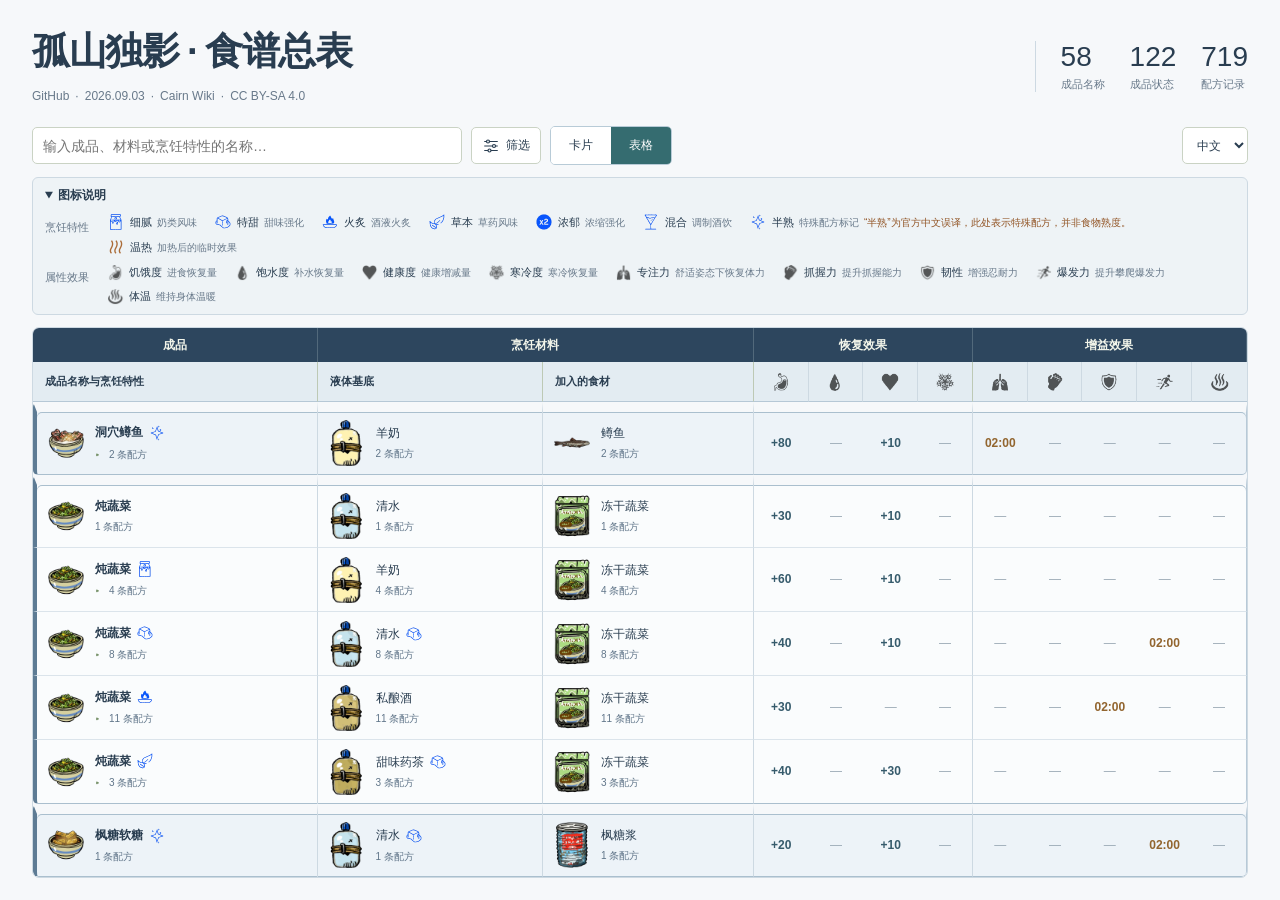
